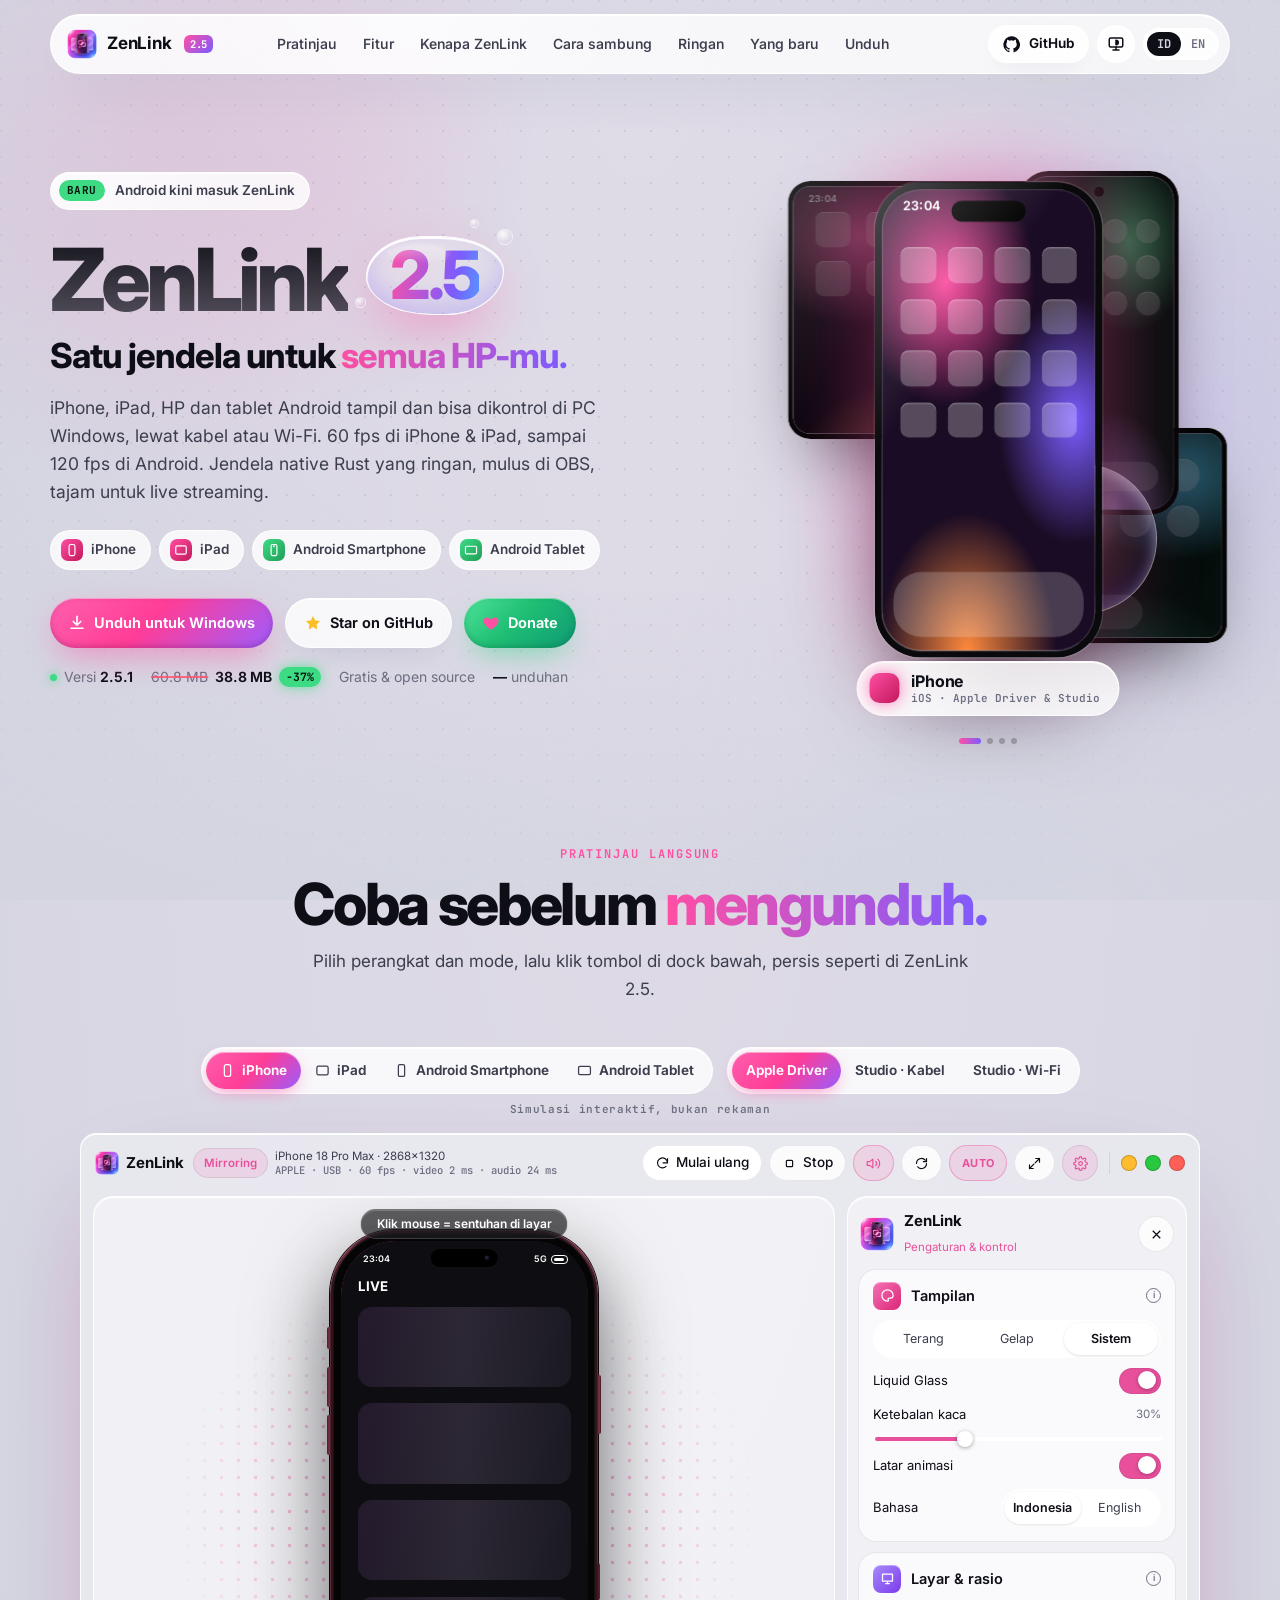
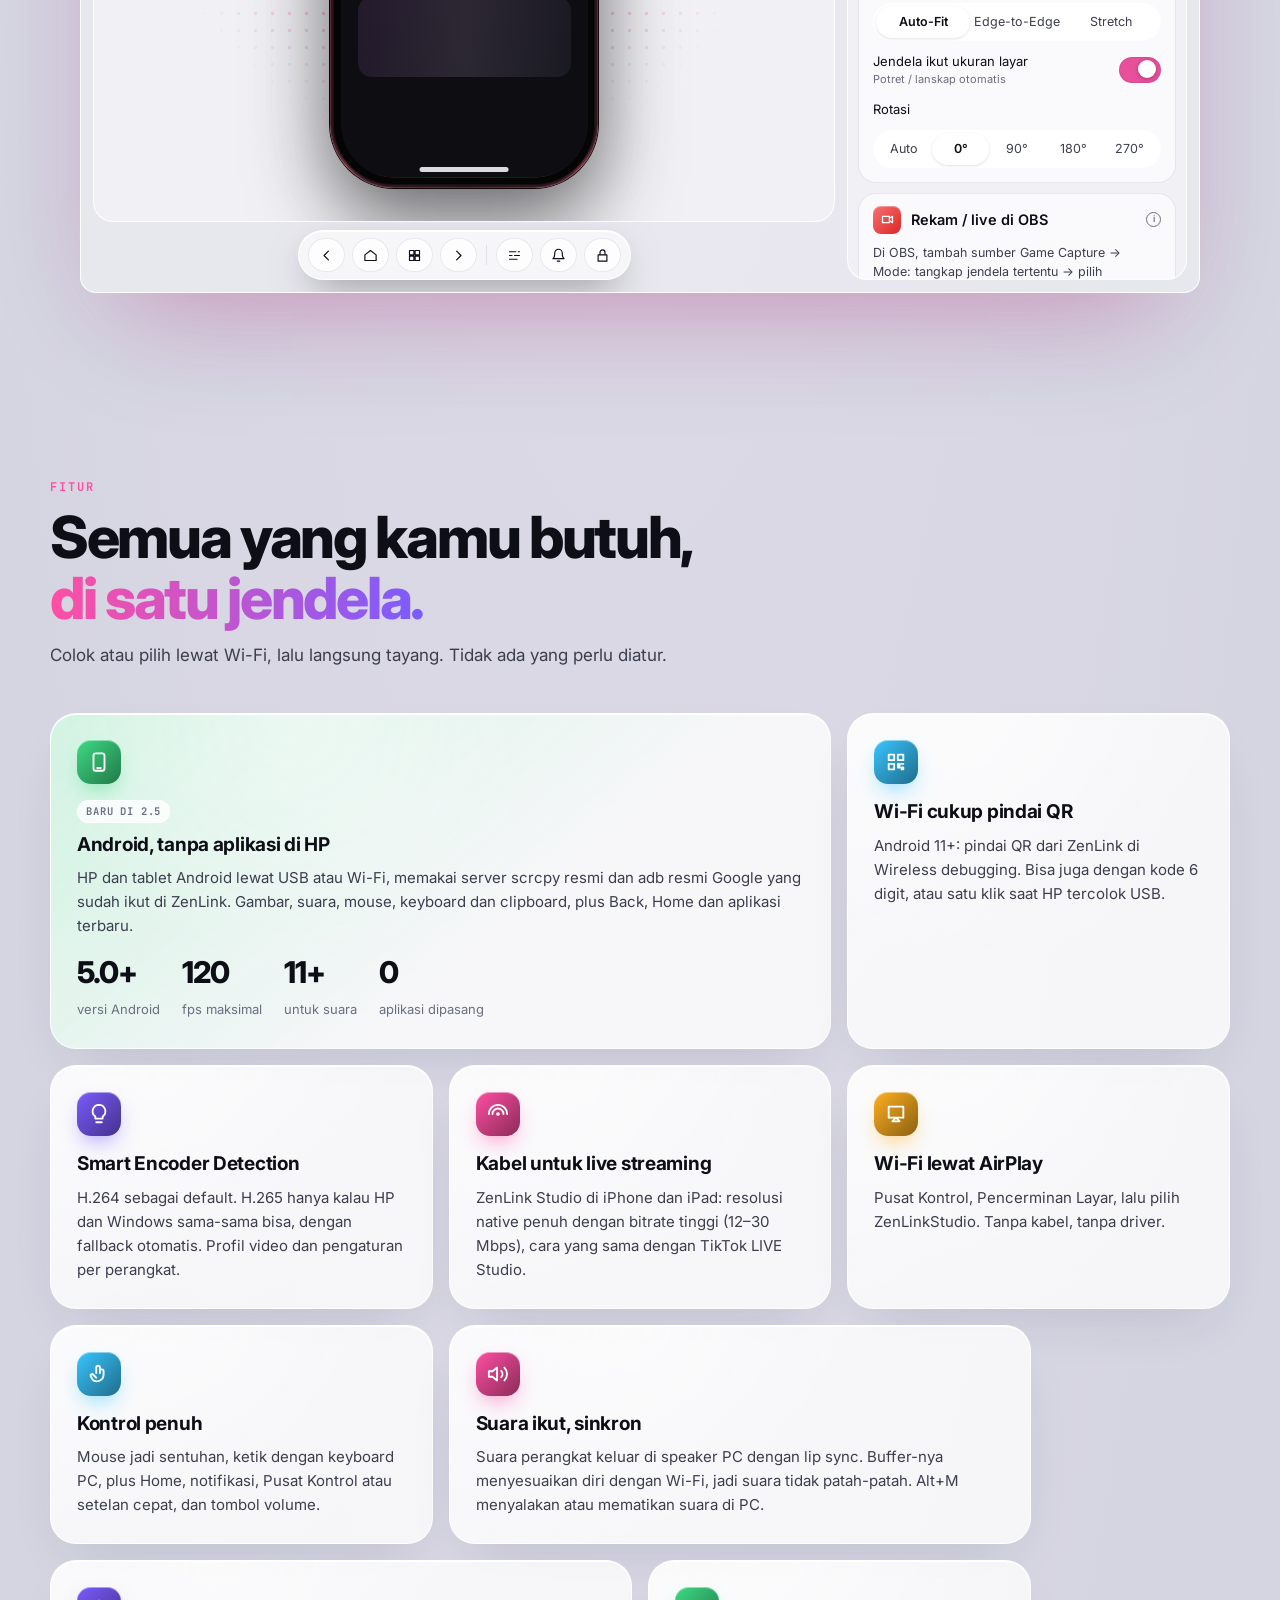
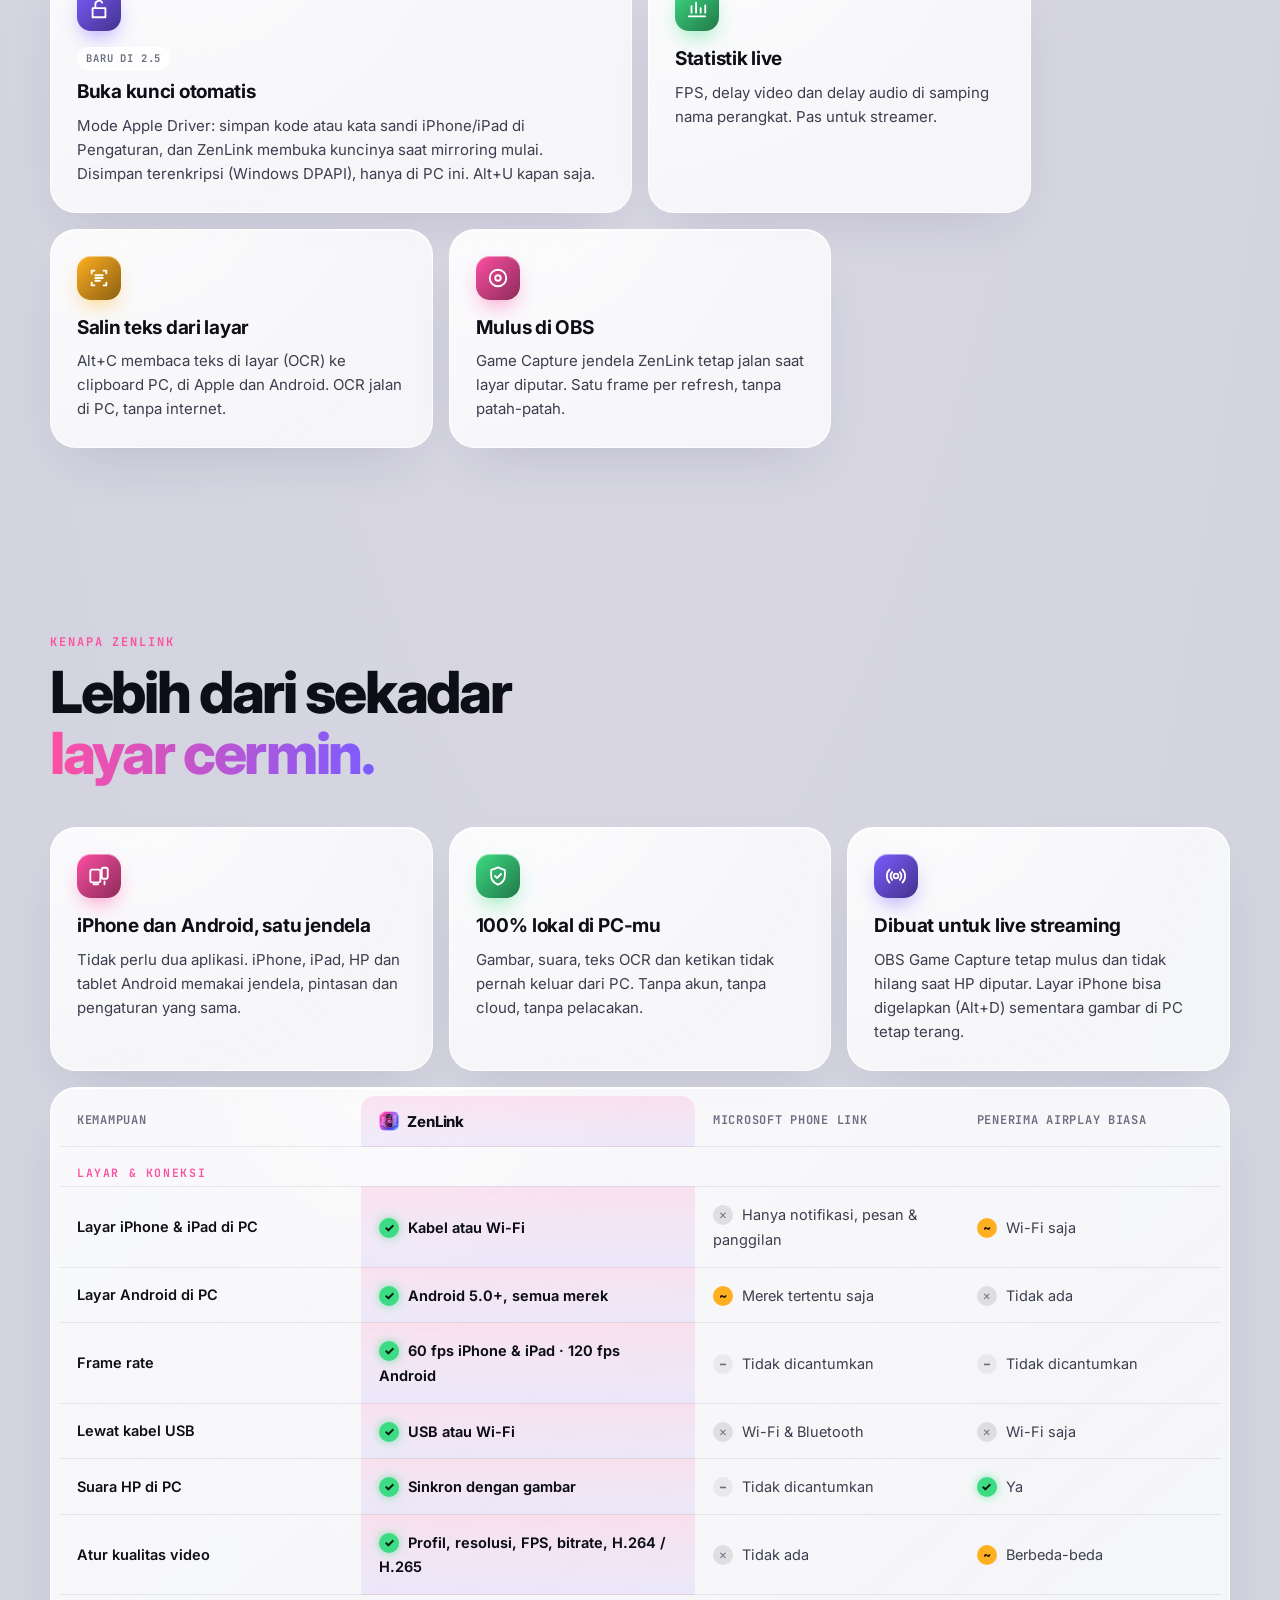
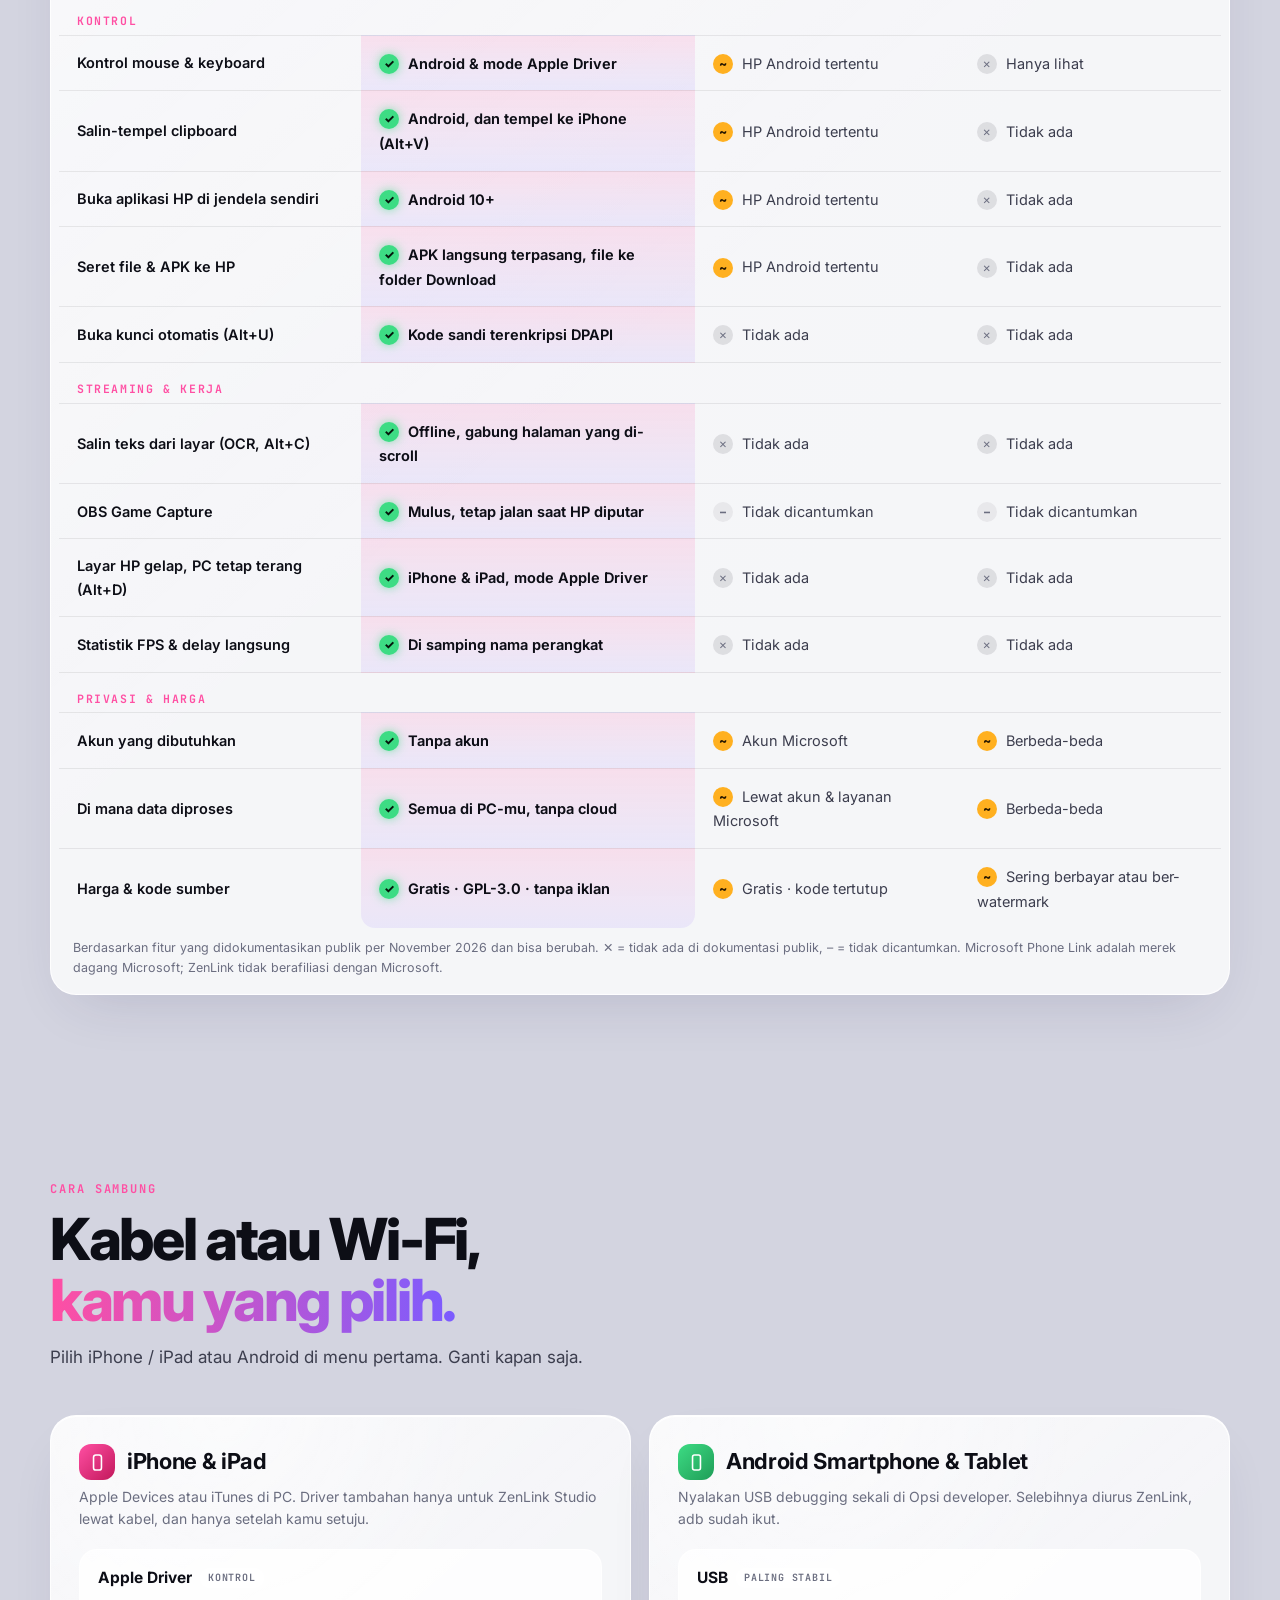
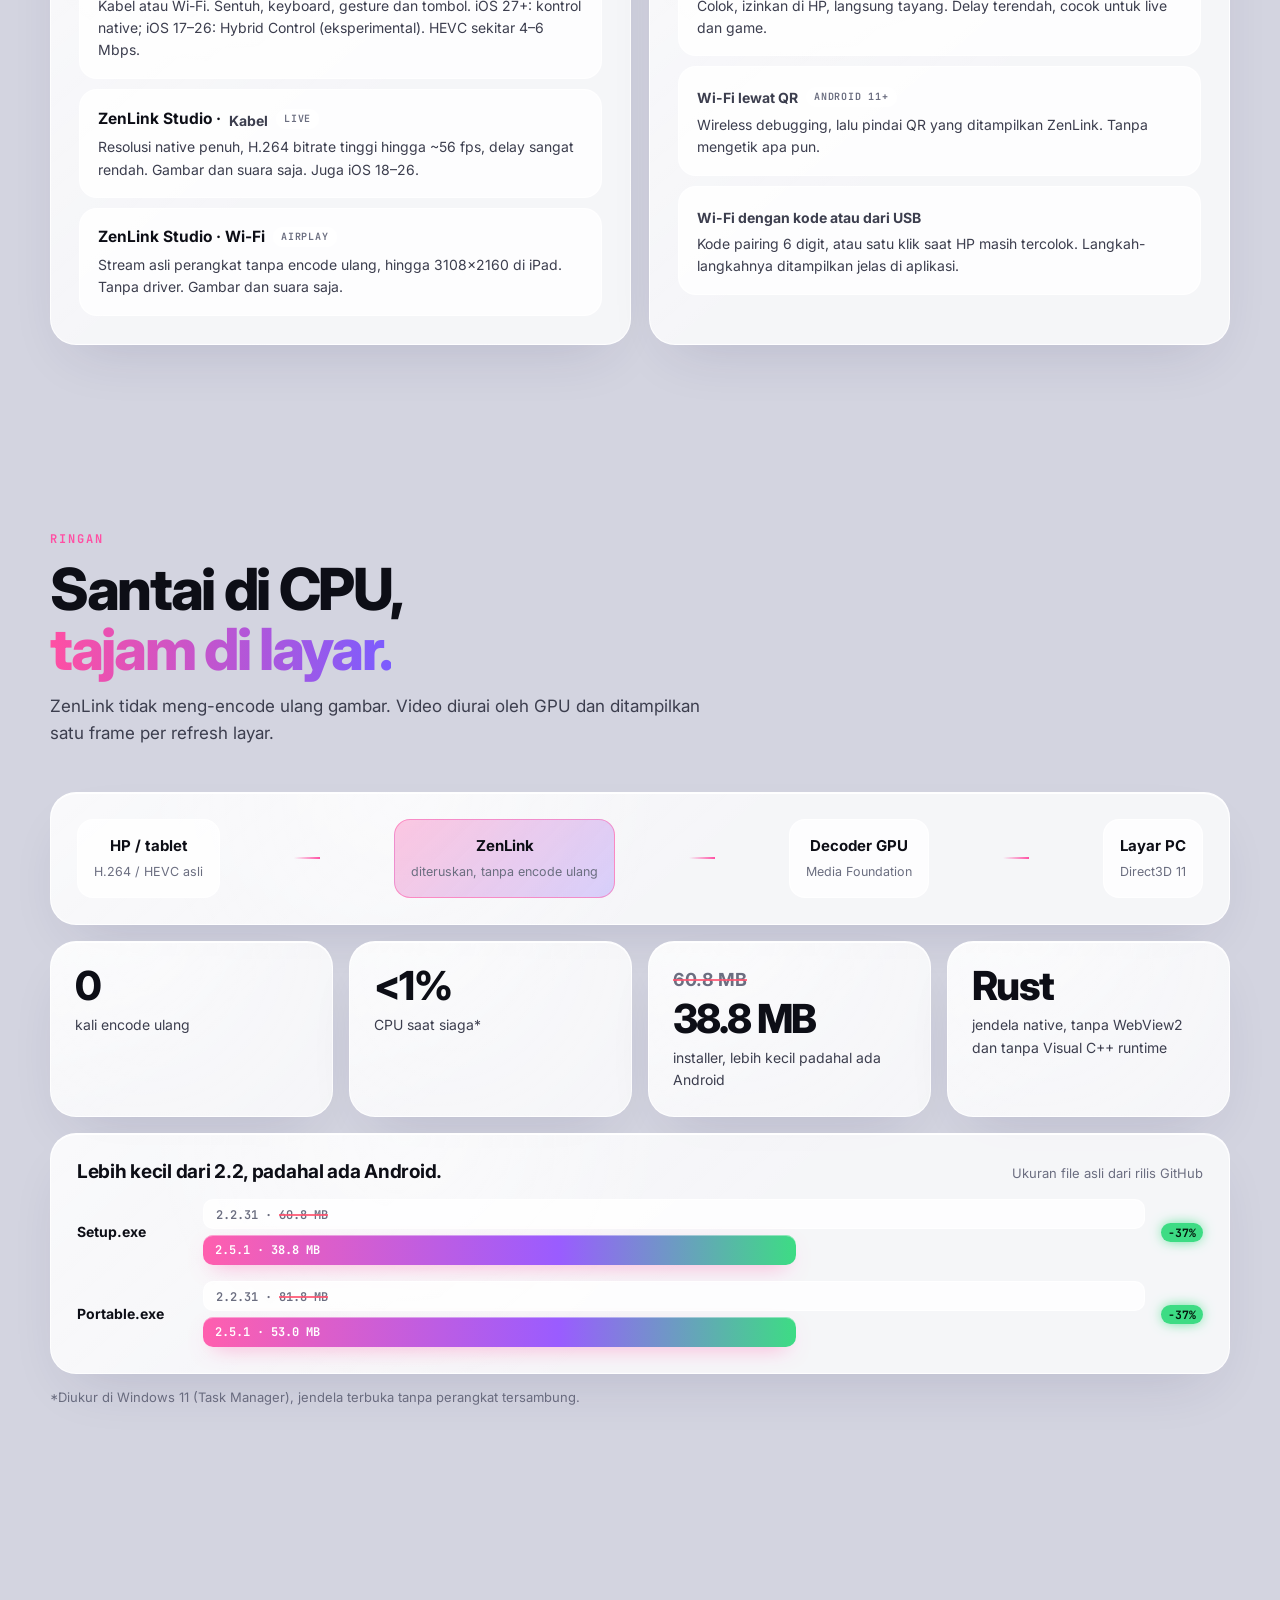
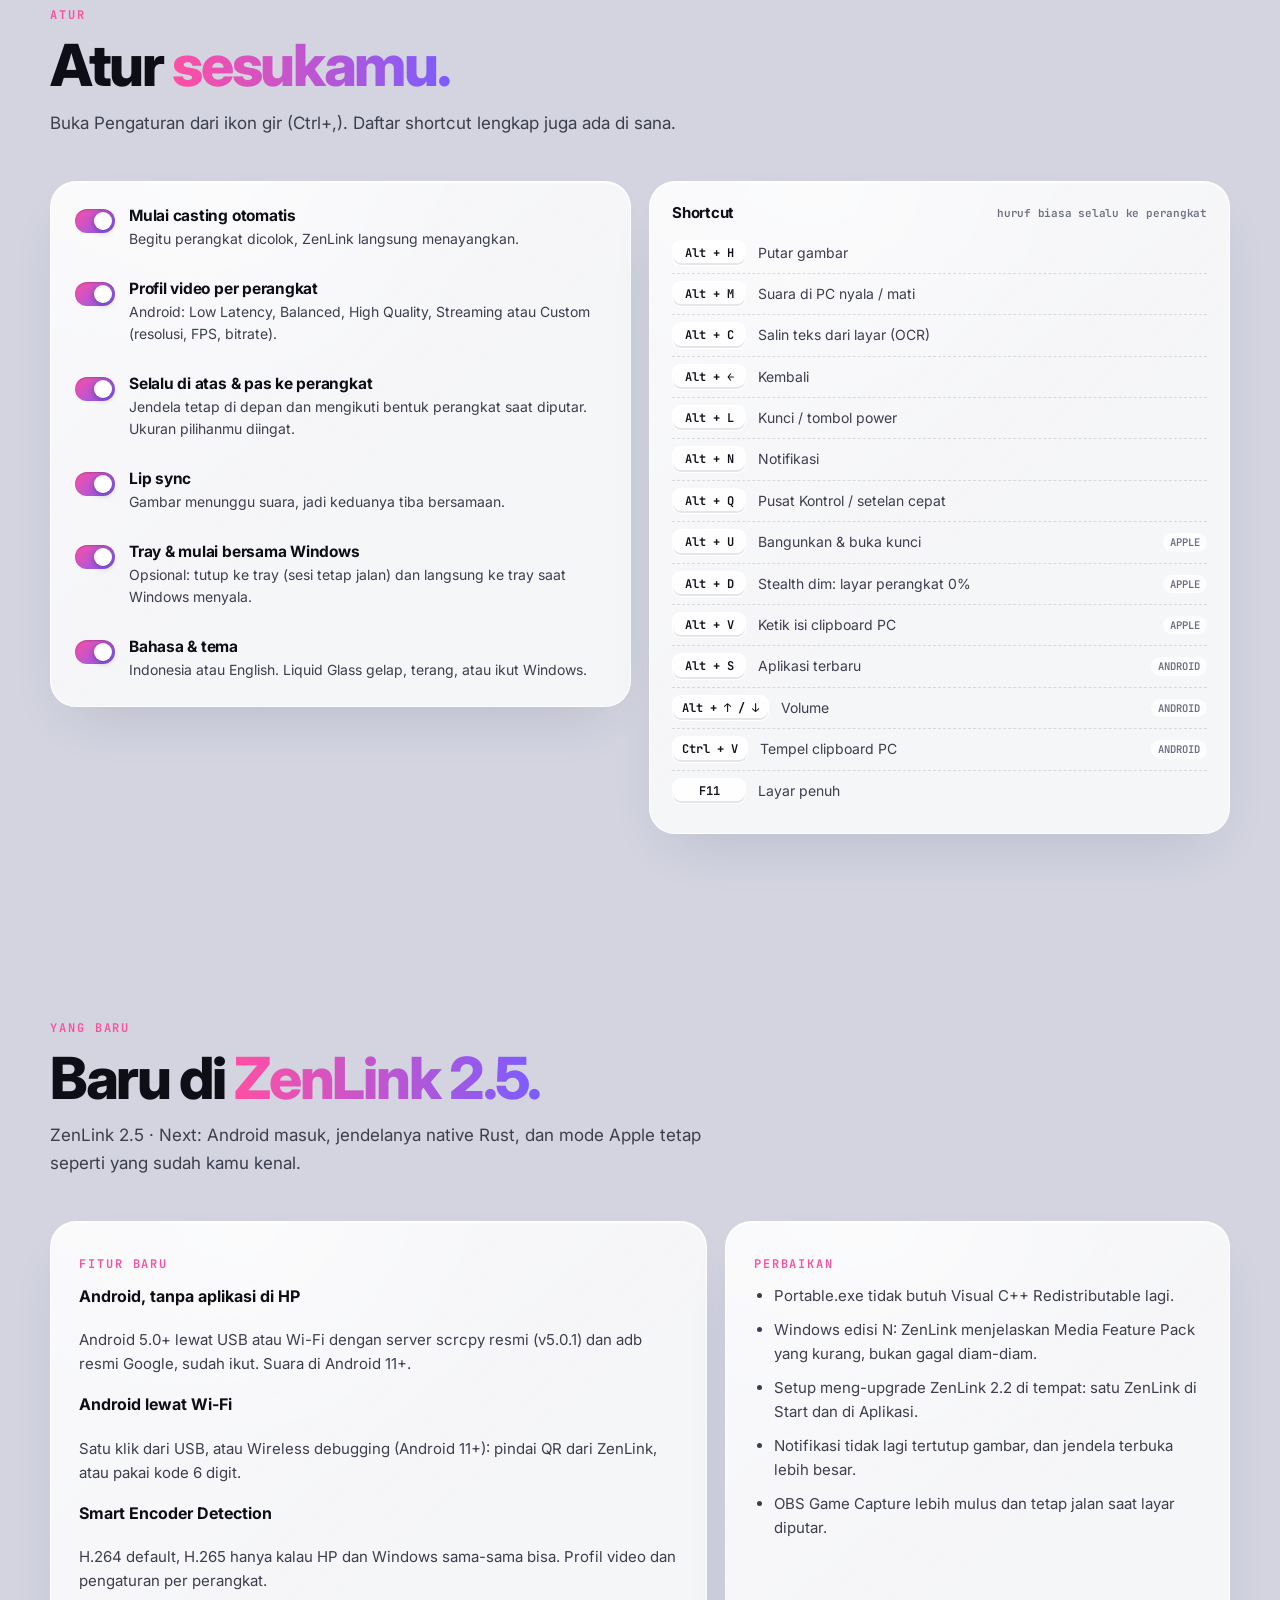
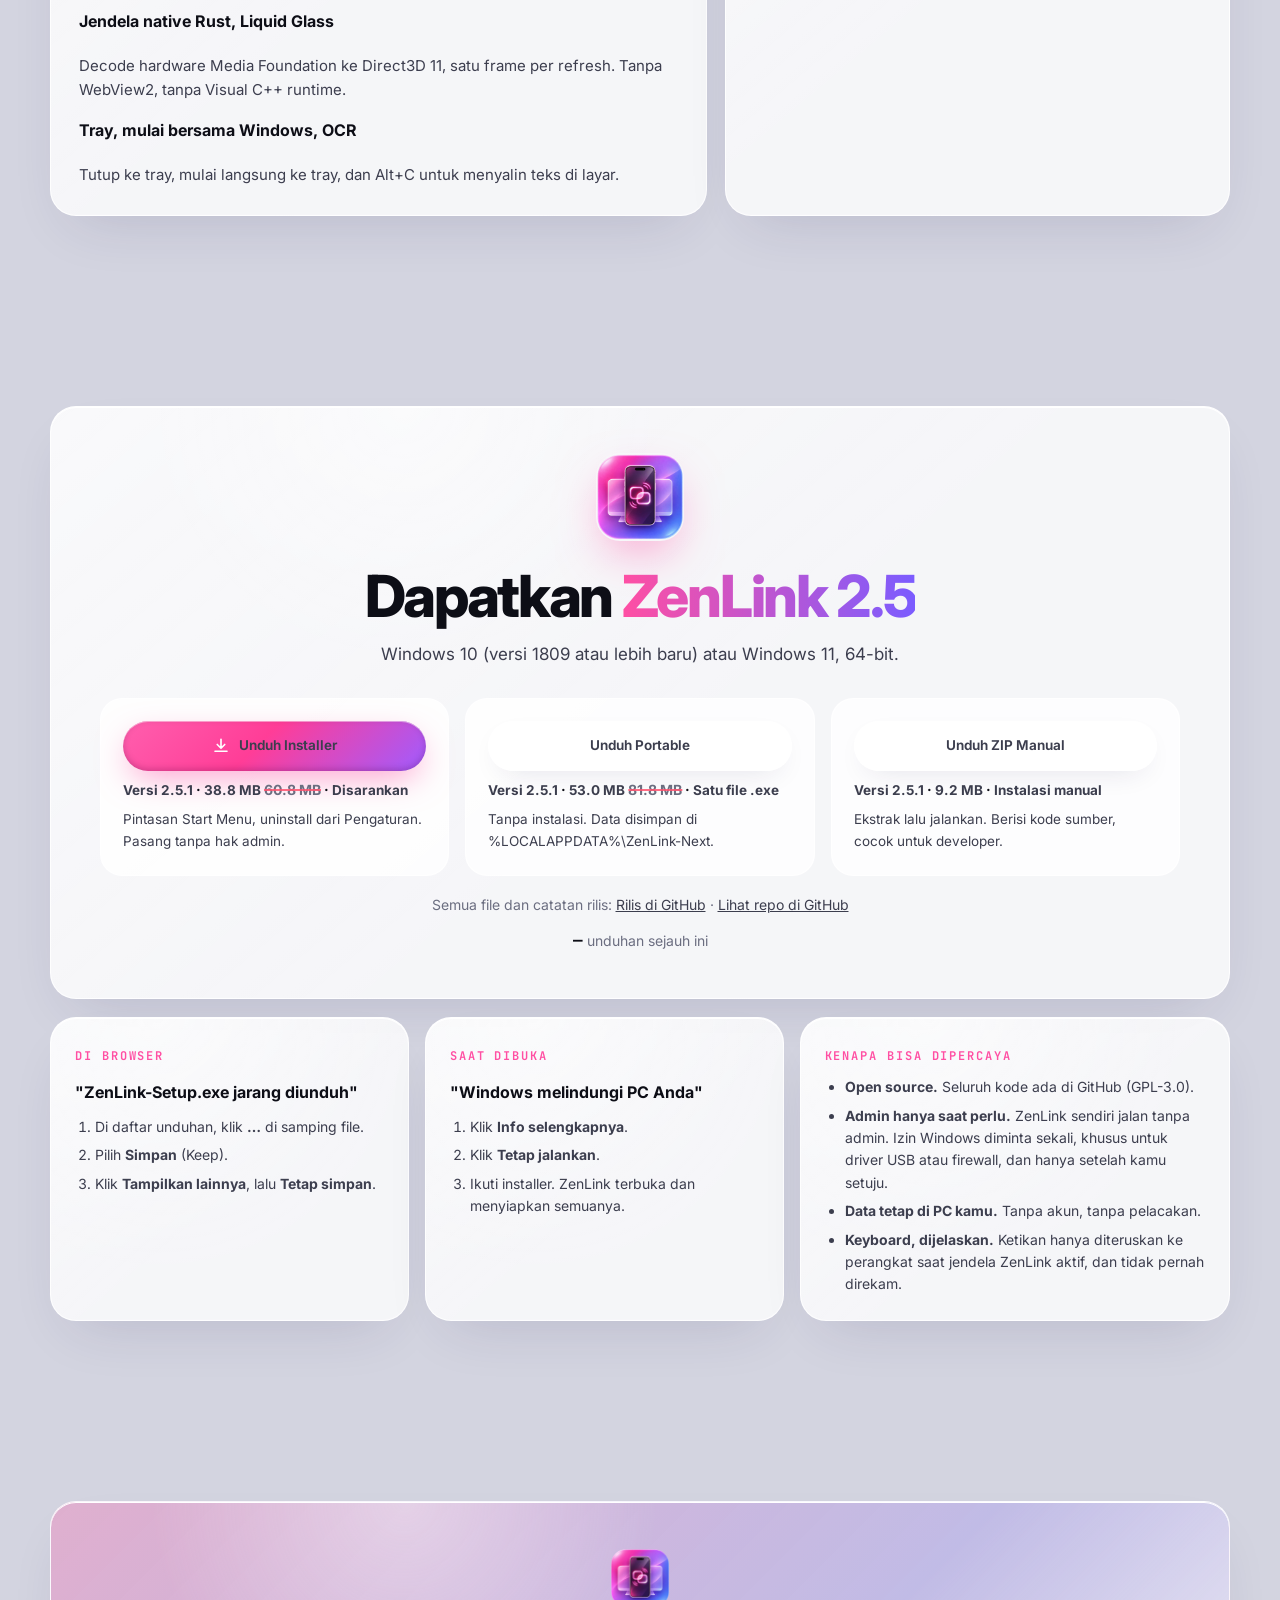
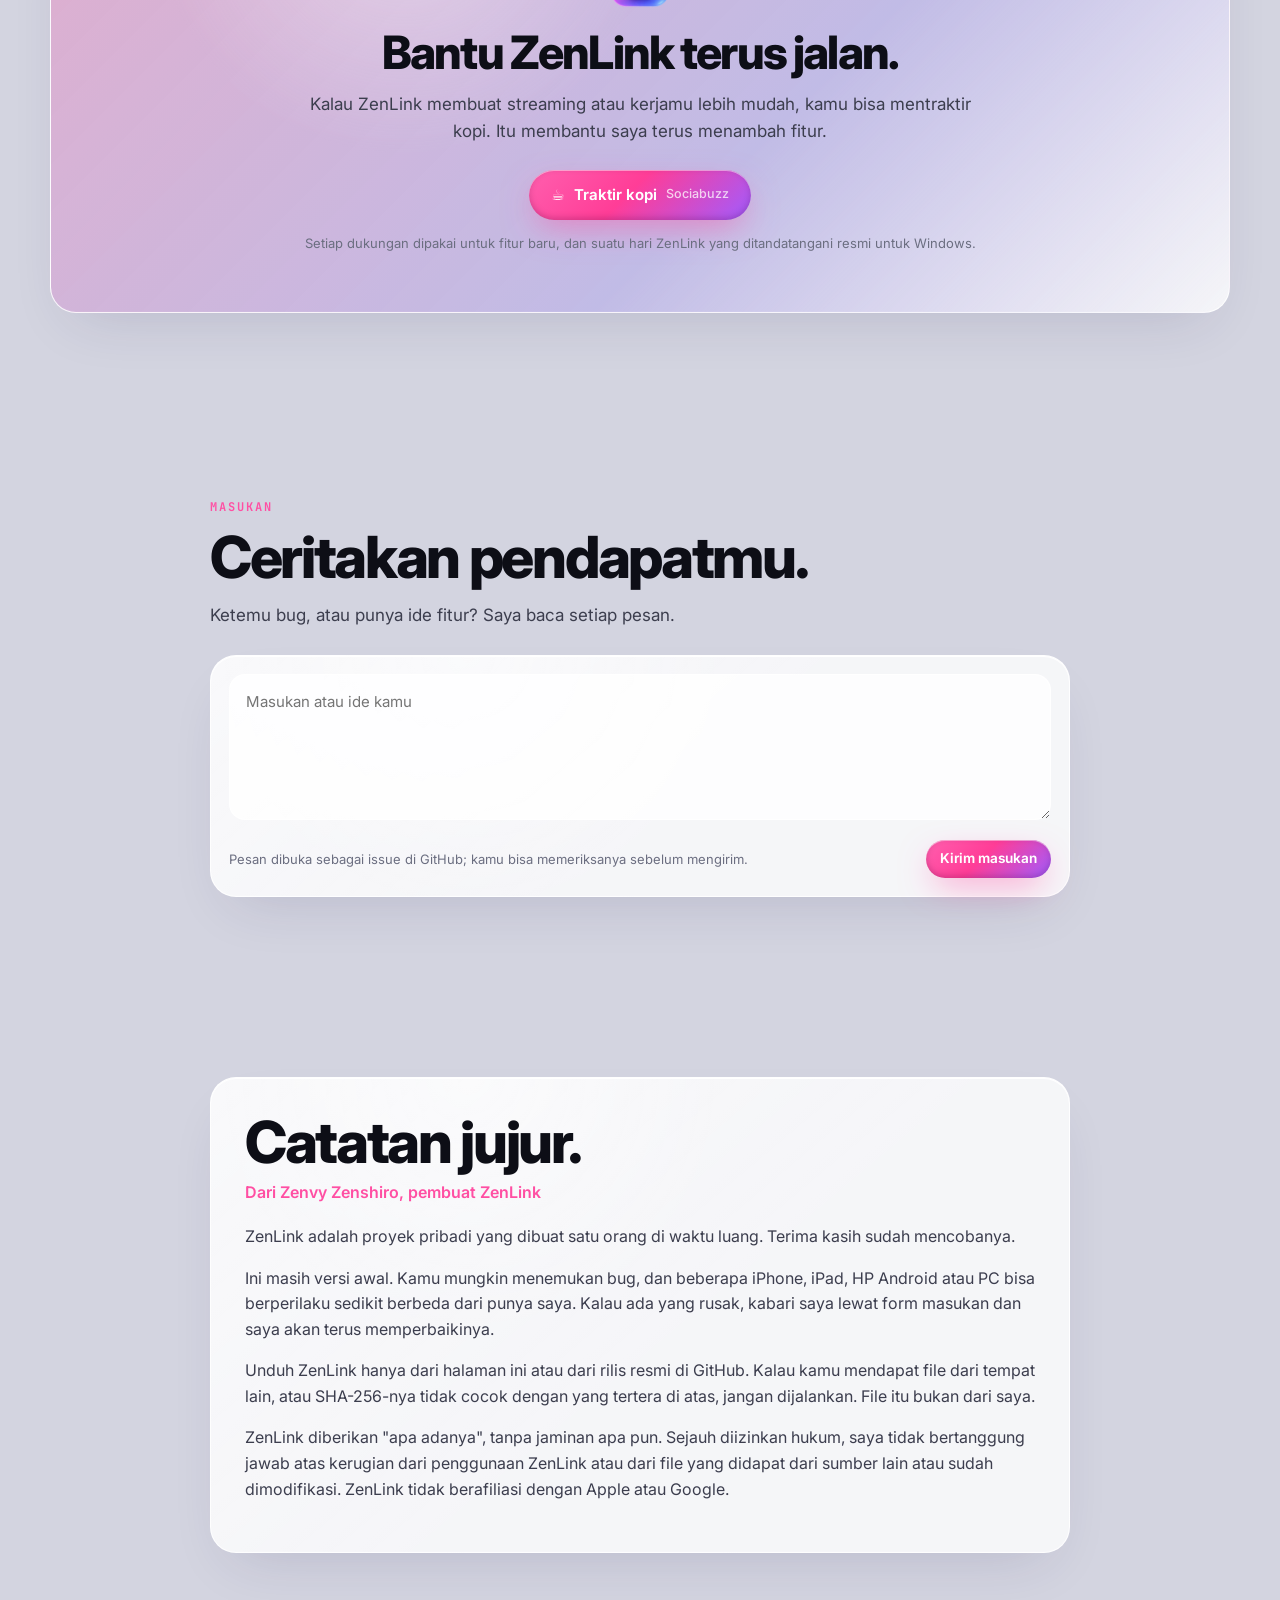
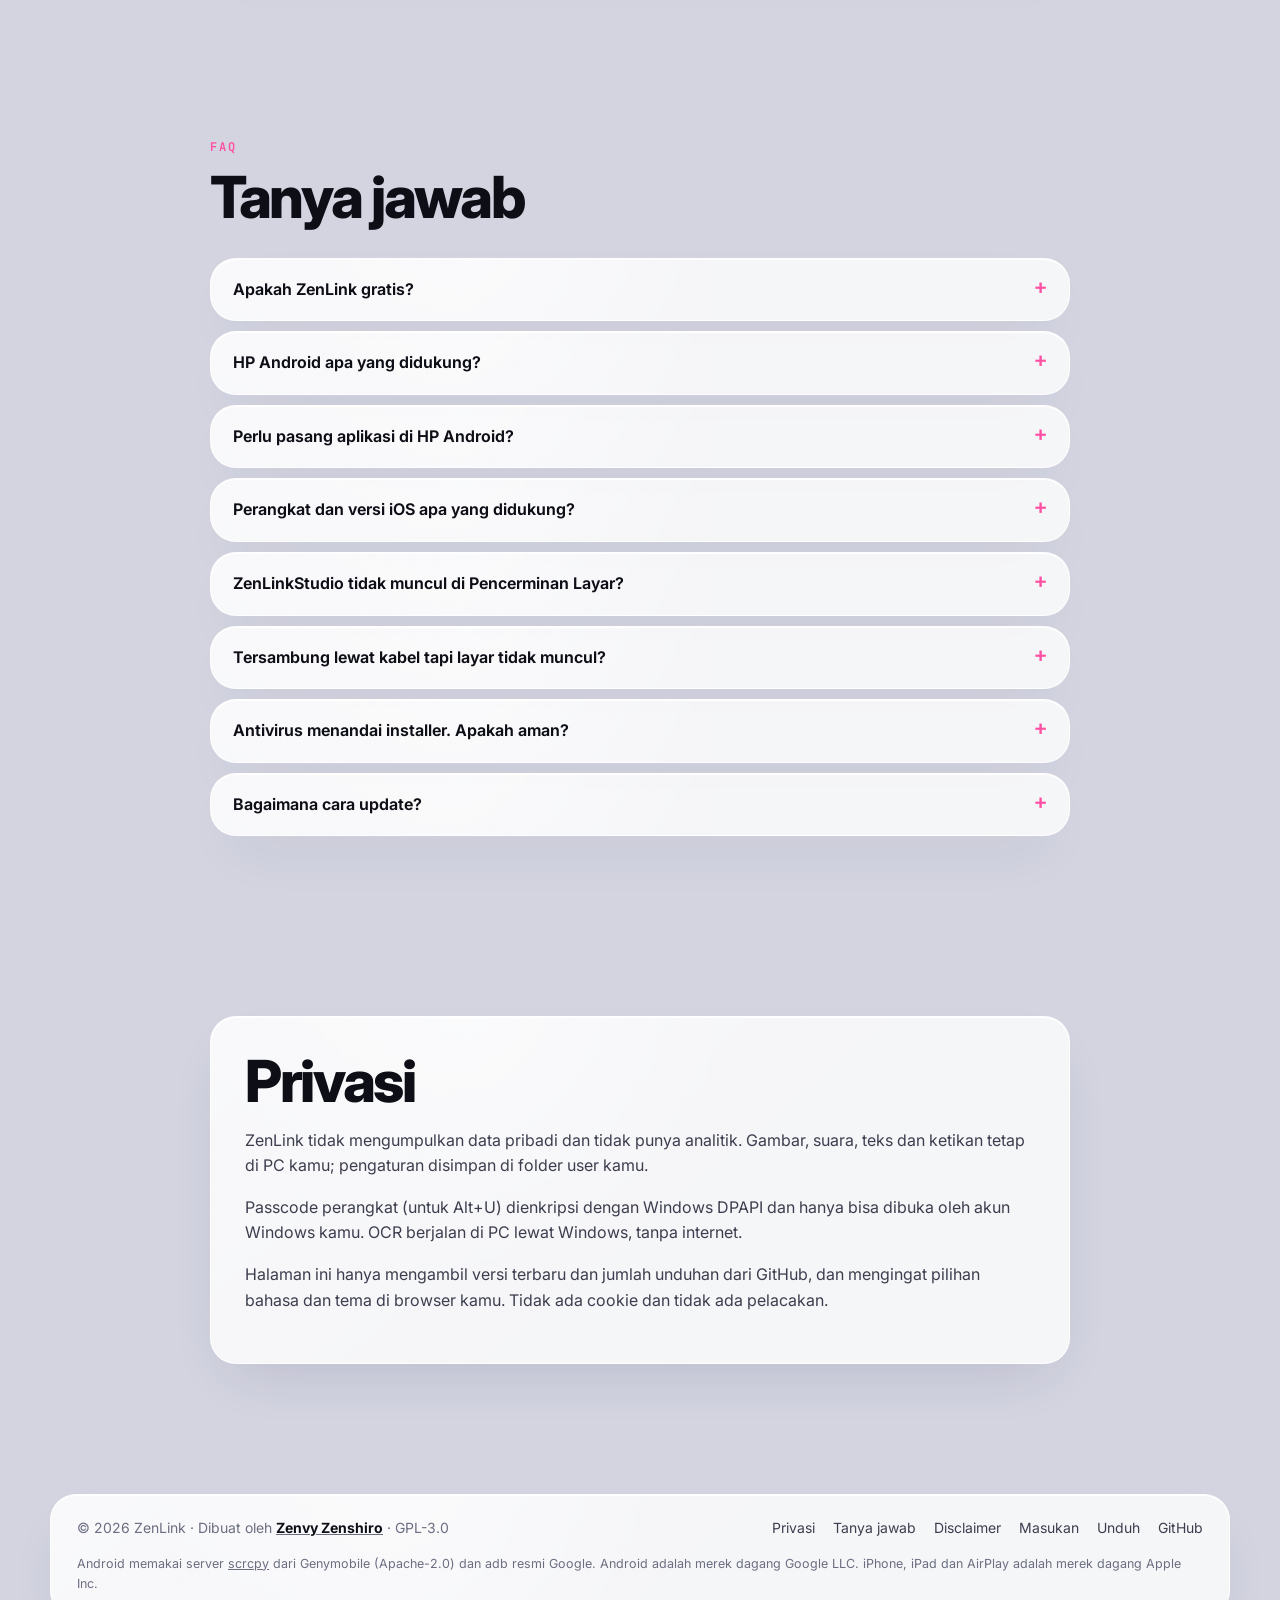
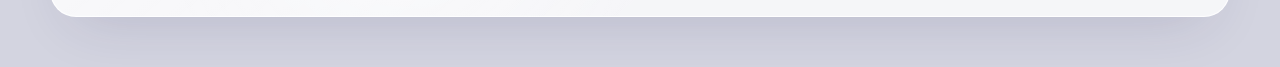
==== docs/index.html @ b704d055 "Website: Download stays in the nav on mid-size screens Co-Authored-By: Claude Opus 5.5 <noreply@anth" ====
<!DOCTYPE html>
<html lang="id" data-theme="dark" data-pref="system">
<head>
<meta charset="utf-8">
<meta name="viewport" content="width=device-width, initial-scale=1">
<title>ZenLink 2.5 — iPhone, iPad &amp; Android di PC Windows</title>
<meta name="description" content="ZenLink 2.5: cerminkan, kontrol dan live-stream iPhone, iPad, HP dan tablet Android di Windows, lewat kabel atau Wi-Fi. Gratis dan open source.">
<meta property="og:title" content="ZenLink 2.5 — iPhone, iPad & Android di PC Windows">
<meta property="og:description" content="Satu jendela untuk semua HP-mu. Mirror, kontrol dan live-stream iPhone, iPad dan Android di Windows. Gratis, open source.">
<meta property="og:image" content="https://zenvyzenshiro.github.io/zenlink/logo.png">
<meta name="theme-color" content="#06060a">
<link rel="icon" href="logo.png">
<script>
  // Theme before first paint: the visitor's choice, else the device theme.
  (function () {
    var p = "system";
    try { p = localStorage.getItem("zenlink.site.theme") || "system"; } catch (e) {}
    var light = window.matchMedia && matchMedia("(prefers-color-scheme: light)").matches;
    var h = document.documentElement;
    h.dataset.pref = p;
    h.dataset.theme = p === "system" ? (light ? "light" : "dark") : p;
  })();
  // No GPU (hardware acceleration off, or a software renderer): html.lite
  // swaps per-frame blur work for the same look drawn cheaply (site.css,
  // end). With the GPU on nothing changes. ?lite=1 / ?lite=0 force it.
  (function () {
    var q = /[?&]lite=([01])/.exec(location.search);
    var soft = q ? q[1] === "1" : false;
    if (!q) {
      try {
        var c = document.createElement("canvas");
        var gl = c.getContext("webgl", { failIfMajorPerformanceCaveat: true }) ||
                 c.getContext("experimental-webgl", { failIfMajorPerformanceCaveat: true });
        if (!gl) {
          soft = true;
        } else {
          var d = gl.getExtension("WEBGL_debug_renderer_info");
          var r = d ? String(gl.getParameter(d.UNMASKED_RENDERER_WEBGL)) : "";
          soft = /swiftshader|basic render|llvmpipe|softpipe|software/i.test(r);
          var lose = gl.getExtension("WEBGL_lose_context");
          if (lose) lose.loseContext();
        }
      } catch (e) { soft = false; }
    }
    if (soft) document.documentElement.classList.add("lite");
  })();
</script>
<link rel="preconnect" href="https://fonts.googleapis.com">
<link rel="preconnect" href="https://fonts.gstatic.com" crossorigin>
<link href="https://fonts.googleapis.com/css2?family=Inter:wght@400;500;600;700;800&family=JetBrains+Mono:wght@500;600;700&display=swap" rel="stylesheet">
<link rel="stylesheet" href="site.css?v=20261108180000">
<link rel="stylesheet" href="demo.css?v=20261108013000">
</head>
<body>
<div class="aurora" aria-hidden="true"><i></i><i></i><i></i><i></i></div>

<nav>
  <div class="wrap">
    <div class="bar glass">
      <a class="brand" href="#top" aria-label="ZenLink 2.5"><img src="logo.png" alt="" width="30" height="30"><b>ZenLink</b><sup>2.5</sup></a>
      <div class="links">
        <a href="#preview" data-id="Pratinjau" data-en="Preview">Pratinjau</a>
        <a href="#fitur" data-id="Fitur" data-en="Features">Fitur</a>
        <a href="#kenapa" data-id="Kenapa ZenLink" data-en="Why ZenLink">Kenapa ZenLink</a>
        <a href="#mode" data-id="Cara sambung" data-en="Connect">Cara sambung</a>
        <a href="#ringan" data-id="Ringan" data-en="Lightweight">Ringan</a>
        <a href="#baru" data-id="Yang baru" data-en="What's new">Yang baru</a>
        <a href="#unduh" data-id="Unduh" data-en="Download">Unduh</a>
      </div>
      <div class="nav-right">
        <a class="btn btn-glass btn-sm gh" href="https://github.com/zenvyzenshiro/zenlink" target="_blank" rel="noopener" aria-label="GitHub: zenvyzenshiro/zenlink">
          <svg viewBox="0 0 24 24" fill="currentColor" aria-hidden="true"><path d="M12 .5a11.5 11.5 0 0 0-3.64 22.41c.58.1.79-.25.79-.56v-2c-3.2.7-3.88-1.37-3.88-1.37-.53-1.33-1.28-1.69-1.28-1.69-1.05-.71.08-.7.08-.7 1.16.08 1.77 1.19 1.77 1.19 1.03 1.77 2.7 1.26 3.36.96.1-.75.4-1.26.73-1.55-2.56-.29-5.24-1.28-5.24-5.68 0-1.26.45-2.28 1.18-3.09-.12-.29-.51-1.46.11-3.05 0 0 .97-.31 3.17 1.18a11 11 0 0 1 5.77 0c2.2-1.49 3.17-1.18 3.17-1.18.62 1.59.23 2.76.11 3.05.74.81 1.18 1.83 1.18 3.09 0 4.41-2.69 5.38-5.25 5.67.41.36.78 1.06.78 2.14v3.17c0 .31.21.67.8.56A11.5 11.5 0 0 0 12 .5z"/></svg><span>GitHub</span><b class="stars" hidden></b></a>
        <button type="button" class="btn btn-glass icon-btn theme-btn" id="theme-btn" aria-label="Tema / Theme">
          <svg class="t-sun" viewBox="0 0 24 24" fill="none" stroke="currentColor" stroke-width="2" stroke-linecap="round"><circle cx="12" cy="12" r="4"/><path d="M12 2v2M12 20v2M4.9 4.9l1.4 1.4M17.7 17.7l1.4 1.4M2 12h2M20 12h2M4.9 19.1l1.4-1.4M17.7 6.3l1.4-1.4"/></svg>
          <svg class="t-moon" viewBox="0 0 24 24" fill="none" stroke="currentColor" stroke-width="2" stroke-linecap="round" stroke-linejoin="round"><path d="M20 14.5A8 8 0 0 1 9.5 4a8 8 0 1 0 10.5 10.5z"/></svg>
          <svg class="t-auto" viewBox="0 0 24 24" fill="none" stroke="currentColor" stroke-width="2" stroke-linecap="round" stroke-linejoin="round"><rect x="3" y="4" width="18" height="12" rx="2"/><path d="M8 20h8M12 16v4"/><path d="M12 7v6a3 3 0 0 0 0-6z" fill="currentColor"/></svg>
        </button>
        <div class="lang" role="group" aria-label="Language / Bahasa">
          <button type="button" data-lang="id" aria-pressed="true">ID</button><button type="button" data-lang="en" aria-pressed="false">EN</button>
        </div>
      </div>
    </div>
  </div>
</nav>

<header class="hero wrap" id="top">
  <div>
    <span class="pill glass"><b data-id="BARU" data-en="NEW">BARU</b><span data-id="Android kini masuk ZenLink" data-en="Android is now part of ZenLink">Android kini masuk ZenLink</span></span>
    <h1 class="wordmark"><span class="zl"><span>ZenLink</span></span><span class="v25" aria-label="versi 2.5"><em>2.5</em><b></b><b></b><b></b></span></h1>
    <p class="hook" data-id="Satu jendela untuk <em>semua HP-mu.</em>" data-en="One window for <em>every phone you own.</em>">Satu jendela untuk <em>semua HP-mu.</em></p>
    <p class="lead" data-id="iPhone, iPad, HP dan tablet Android tampil dan bisa dikontrol di PC Windows, lewat kabel atau Wi-Fi. 60 fps di iPhone &amp; iPad, sampai 120 fps di Android. Jendela native Rust yang ringan, mulus di OBS, tajam untuk live streaming." data-en="iPhone, iPad, Android phones and tablets show up on your Windows PC and you control them there, over the cable or Wi-Fi. 60 fps on iPhone &amp; iPad, up to 120 fps on Android. A light native Rust window, smooth in OBS, sharp for live streaming.">iPhone, iPad, HP dan tablet Android tampil dan bisa dikontrol di PC Windows, lewat kabel atau Wi-Fi. 60 fps di iPhone &amp; iPad, sampai 120 fps di Android. Jendela native Rust yang ringan, mulus di OBS, tajam untuk live streaming.</p>
    <div class="chips" aria-label="Pratinjau perangkat / Device preview">
      <button type="button" class="chip" data-go="iphone"><i class="a"><svg viewBox="0 0 24 24"><rect x="7" y="2.5" width="10" height="19" rx="3"/></svg></i>iPhone</button>
      <button type="button" class="chip" data-go="ipad"><i class="a"><svg viewBox="0 0 24 24"><rect x="3" y="5" width="18" height="14" rx="2.5"/></svg></i>iPad</button>
      <button type="button" class="chip" data-go="android"><i class="g"><svg viewBox="0 0 24 24"><rect x="7" y="2.5" width="10" height="19" rx="2.5"/><circle cx="12" cy="5.5" r=".6"/></svg></i><span data-id="Android Smartphone" data-en="Android Smartphone">Android Smartphone</span></button>
      <button type="button" class="chip" data-go="atab"><i class="g"><svg viewBox="0 0 24 24"><rect x="2.5" y="5.5" width="19" height="13" rx="2"/></svg></i><span data-id="Android Tablet" data-en="Android Tablet">Android Tablet</span></button>
    </div>
    <div class="cta">
      <a class="btn btn-main" id="dl-main" href="#unduh">
        <svg viewBox="0 0 24 24" fill="none" stroke="currentColor" stroke-width="2.2" stroke-linecap="round" stroke-linejoin="round" aria-hidden="true"><path d="M12 3v12m0 0 5-5m-5 5-5-5M4 19h16"/></svg>
        <span data-id="Unduh untuk Windows" data-en="Download for Windows">Unduh untuk Windows</span>
      </a>
      <a class="btn btn-glass btn-star" href="https://github.com/zenvyzenshiro/zenlink" target="_blank" rel="noopener"><svg class="st" viewBox="0 0 24 24" fill="currentColor" aria-hidden="true"><path d="m12 2.6 2.9 5.9 6.5.9-4.7 4.6 1.1 6.5L12 17.4l-5.8 3.1 1.1-6.5-4.7-4.6 6.5-.9z"/></svg><span>Star on GitHub</span><b class="stars" hidden></b></a>
      <a class="btn btn-love" href="https://sociabuzz.com/zenvy/tribe" target="_blank" rel="noopener" aria-label="Donate on Sociabuzz"><svg class="hrt" viewBox="0 0 24 24" fill="currentColor" aria-hidden="true"><path d="M12 21s-7.5-4.6-9.6-9.3C.9 8.2 3 4.5 6.6 4.5c2.1 0 3.6 1.1 5.4 3 1.8-1.9 3.3-3 5.4-3 3.6 0 5.7 3.7 4.2 7.2C19.5 16.4 12 21 12 21z"/></svg><span class="lbl">Donate</span></a>
    </div>
    <div class="meta">
      <span><i class="dot"></i><span data-id="Versi" data-en="Version">Versi</span> <b class="ver">2.5.1</b></span>
      <span class="szchip"><s class="old-setup">60.8 MB</s> <b class="size">38.8 MB</b> <em class="save-setup">−37%</em></span>
      <span data-id="Gratis &amp; open source" data-en="Free &amp; open source">Gratis &amp; open source</span>
      <span><b class="dl-total">—</b> <span data-id="unduhan" data-en="downloads">unduhan</span></span>
    </div>
  </div>
  <div class="cluster" id="cluster" aria-hidden="true">
    <div class="d ipad" data-k="ipad"><div class="scr"><div class="ui"><u></u><u></u><u></u><u></u><u></u><u></u><u></u><u></u><u></u><u></u><u></u><u></u></div><div class="dockb"></div><div class="mini"><b></b><s></s><s></s><s></s></div><i class="tapr"></i></div><span class="time" data-clock>09:41</span></div>
    <div class="d atab" data-k="atab"><div class="scr"><div class="ui"><u></u><u></u><u></u><u></u><u></u><u></u><u></u><u></u><u></u><u></u><u></u><u></u></div><div class="dockb"></div><div class="mini"><b></b><s></s><s></s><s></s></div><i class="tapr"></i></div><span class="time" data-clock>09:41</span></div>
    <div class="d and" data-k="android"><div class="scr"><div class="ui"><u></u><u></u><u></u><u></u><u></u><u></u><u></u><u></u><u></u><u></u><u></u><u></u></div><div class="dockb"></div><div class="mini"><b></b><s></s><s></s><s></s></div><i class="tapr"></i></div><span class="ph"></span><span class="time" data-clock>09:41</span></div>
    <div class="d iph" data-k="iphone"><div class="scr"><div class="ui"><u></u><u></u><u></u><u></u><u></u><u></u><u></u><u></u><u></u><u></u><u></u><u></u><u></u><u></u><u></u><u></u></div><div class="dockb"></div><div class="mini"><b></b><s></s><s></s><s></s></div><i class="tapr"></i></div><span class="isl"></span><span class="time" data-clock>09:41</span></div>
    <div class="lens"></div>
    <div class="stagetag glass"><i></i><span class="tx"><b>iPhone</b><small>iOS · Apple Driver &amp; Studio</small></span></div>
    <div class="pips"><i></i><i></i><i></i><i></i></div>
  </div>
</header>

<section id="preview" class="wrap">
  <div class="center reveal">
    <span class="eyebrow" data-id="Pratinjau langsung" data-en="Live preview">Pratinjau langsung</span>
    <h2 data-id="Coba sebelum <em>mengunduh.</em>" data-en="Try it before you <em>download.</em>">Coba sebelum <em>mengunduh.</em></h2>
    <p class="sub" data-id="Pilih perangkat dan mode, lalu klik tombol di dock bawah, persis seperti di ZenLink 2.5." data-en="Pick a device and a mode, then click a button in the dock below, just like in ZenLink 2.5.">Pilih perangkat dan mode, lalu klik tombol di dock bawah, persis seperti di ZenLink 2.5.</p>
  </div>
  <div class="demo reveal">
    <div class="demo-bar">
      <div class="seg" id="seg-dev" role="group" aria-label="Perangkat / Device">
        <button type="button" data-dev="iphone" aria-pressed="true"><svg viewBox="0 0 24 24"><rect x="7" y="2.5" width="10" height="19" rx="3"/></svg>iPhone</button><button type="button" data-dev="ipad" aria-pressed="false"><svg viewBox="0 0 24 24"><rect x="3" y="5" width="18" height="14" rx="2.5"/></svg>iPad</button><button type="button" data-dev="android" aria-pressed="false"><svg viewBox="0 0 24 24"><rect x="7" y="2.5" width="10" height="19" rx="2.5"/></svg><span data-id="Android Smartphone" data-en="Android Smartphone">Android Smartphone</span></button><button type="button" data-dev="atab" aria-pressed="false"><svg viewBox="0 0 24 24"><rect x="2.5" y="5.5" width="19" height="13" rx="2"/></svg><span data-id="Android Tablet" data-en="Android Tablet">Android Tablet</span></button>
      </div>
      <div class="seg" id="seg-mode" role="group" aria-label="Mode"></div>
      <span class="sim" data-id="Simulasi interaktif, bukan rekaman" data-en="Interactive simulation, not a recording">Simulasi interaktif, bukan rekaman</span>
    </div>
    <div class="app" id="demo-app">
      <div class="app-top">
        <img src="logo.png" alt=""><span class="nm">ZenLink</span><span class="pillst">Mirroring</span>
        <span class="who"><span class="dev" id="demo-devname">iPhone 18 Pro Max</span><span class="st"><span id="demo-src">APPLE · USB</span> · <span><b id="st-fps">60</b> fps</span> · <span>video <b id="st-video">1</b> ms</span> · <span>audio <b id="st-audio">23</b> ms</span></span></span>
        <span class="gb raise hide-s"><svg viewBox="0 0 24 24"><path d="M20 11a8 8 0 1 0-2.3 5.7M20 4v7h-7"/></svg><span data-id="Mulai ulang" data-en="Restart">Mulai ulang</span></span>
        <span class="gb"><svg viewBox="0 0 24 24"><rect x="7" y="7" width="10" height="10" rx="1.5"/></svg>Stop</span>
        <span class="gb on"><svg viewBox="0 0 24 24"><path d="M11 5 6 9H2v6h4l5 4zM15.5 8.5a5 5 0 0 1 0 7M19 5a10 10 0 0 1 0 14"/></svg></span>
        <span class="gb hide-s"><svg viewBox="0 0 24 24"><path d="M4 12a8 8 0 0 1 14-5.3M20 4v5h-5M20 12a8 8 0 0 1-14 5.3"/></svg></span>
        <span class="gb on txt hide-s">AUTO</span>
        <span class="gb hide-s"><svg viewBox="0 0 24 24"><path d="M14 4h6v6M10 20H4v-6M20 4l-7 7M4 20l7-7"/></svg></span>
        <button type="button" class="gb gear" id="demo-gear" title="Pengaturan / Settings"><svg viewBox="0 0 24 24"><circle cx="12" cy="12" r="3"/><path d="M19.4 15a1.7 1.7 0 0 0 .3 1.8l.1.1a2 2 0 1 1-2.8 2.8l-.1-.1a1.7 1.7 0 0 0-1.8-.3 1.7 1.7 0 0 0-1 1.5V21a2 2 0 1 1-4 0v-.1a1.7 1.7 0 0 0-1.1-1.5 1.7 1.7 0 0 0-1.8.3l-.1.1a2 2 0 1 1-2.8-2.8l.1-.1a1.7 1.7 0 0 0 .3-1.8 1.7 1.7 0 0 0-1.5-1H3a2 2 0 1 1 0-4h.1a1.7 1.7 0 0 0 1.5-1.1 1.7 1.7 0 0 0-.3-1.8l-.1-.1a2 2 0 1 1 2.8-2.8l.1.1a1.7 1.7 0 0 0 1.8.3H9a1.7 1.7 0 0 0 1-1.5V3a2 2 0 1 1 4 0v.1a1.7 1.7 0 0 0 1 1.5 1.7 1.7 0 0 0 1.8-.3l.1-.1a2 2 0 1 1 2.8 2.8l-.1.1a1.7 1.7 0 0 0-.3 1.8V9a1.7 1.7 0 0 0 1.5 1H21a2 2 0 1 1 0 4h-.1a1.7 1.7 0 0 0-1.5 1z"/></svg></button>
        <i class="sep"></i><span class="lights"><i></i><i></i><i></i></span>
      </div>
      <div class="app-body">
        <div class="stagecol">
        <div class="stage">
          <div class="device phone" id="demo-device">
            <div class="frame"></div><span class="hw act"></span><span class="hw vu"></span><span class="hw vd"></span><span class="hw pw"></span><span class="hw camc"></span>
            <div class="screen" id="demo-screen">
              <div class="ios">
                <div class="wall" id="demo-wall"></div>
                <div class="island"></div>
                <div class="status"><span data-clock>09:41</span><span class="bat">5G <i></i></span></div>
                <div class="home" id="demo-home">
                  <div class="pages" id="demo-pages"><div class="page" id="demo-page1"></div><div class="page" id="demo-page2"></div></div>
                  <div class="dots" id="demo-dots"><i class="on"></i><i></i></div>
                  <div class="dock" id="demo-dock"></div>
                </div>
                <div class="appwin" id="demo-appwin"><div class="hd">LIVE</div><div class="feed"><div class="post"></div><div class="post"></div><div class="post"></div><div class="post"></div></div></div>
                <div class="live"><span class="tag">LIVE</span><span class="viewers">&#9829; 12,4K</span><div class="host"></div>
                  <div class="chat"><span><b>rani</b> keren banget</span><span><b>dika</b> jernih parah</span><span><b>sasa</b> pakai apa ini?</span></div>
                  <div class="hearts"><i>&#9829;</i><i>&#9829;</i><i>&#9829;</i></div></div>
                <div class="dim" id="demo-dim"></div>
                <div class="ov cc" id="demo-cc"><div class="m conn"><i class="b"><svg viewBox="0 0 24 24"><path d="M10.5 21l1.5-4 1.5 4M12 17V9M4 13l8-4 8 4M9 6l3-3 3 3"/></svg></i><i class="b on g"><svg viewBox="0 0 24 24"><path d="M5 19v-3M10 19v-7M15 19V9M20 19V5"/></svg></i><i class="b on bl"><svg viewBox="0 0 24 24"><path d="M2 9a15 15 0 0 1 20 0M5.5 12.5a10 10 0 0 1 13 0M9 16a5 5 0 0 1 6 0M12 19.5h.01"/></svg></i><i class="b on bl"><svg viewBox="0 0 24 24"><path d="M7 7l10 10-5 5V2l5 5L7 17"/></svg></i></div><div class="m media"><i class="art"></i><b>LIVE</b><span>ZenLink</span><div class="mc"><svg viewBox="0 0 24 24"><path d="M19 20 9 12l10-8zM5 19V5"/></svg><svg viewBox="0 0 24 24"><path d="M7 4v16l13-8z"/></svg><svg viewBox="0 0 24 24"><path d="M5 4l10 8-10 8zM19 5v14"/></svg></div></div><div class="m sq"><svg viewBox="0 0 24 24"><path d="M12 8a4 4 0 1 0 0 8 4 4 0 0 0 0-8zM4 12a8 8 0 0 1 14-5.3M20 12a8 8 0 0 1-14 5.3M18 3v4h-4M6 21v-4h4"/></svg></div><div class="m sq"><svg viewBox="0 0 24 24"><path d="M3 5h18v12H3zM8 21h8M12 17v4"/></svg></div><div class="m sl" style="--lvl:68%"><svg viewBox="0 0 24 24"><path d="M12 8a4 4 0 1 0 0 8 4 4 0 0 0 0-8zM12 2v2M12 20v2M2 12h2M20 12h2M4.9 4.9l1.4 1.4M17.7 17.7l1.4 1.4M4.9 19.1l1.4-1.4M17.7 6.3l1.4-1.4"/></svg></div><div class="m sl" style="--lvl:46%"><svg viewBox="0 0 24 24"><path d="M11 5 6 9H2v6h4l5 4zM15.5 8.5a5 5 0 0 1 0 7"/></svg></div><div class="m focus"><svg viewBox="0 0 24 24"><path d="M21 12.8A9 9 0 1 1 11.2 3 7 7 0 0 0 21 12.8z"/></svg><span data-id="Fokus" data-en="Focus">Fokus</span></div><i class="r"><svg viewBox="0 0 24 24"><path d="M9 2h6l-1 7h-4zM10 9h4v13h-4z"/></svg></i><i class="r"><svg viewBox="0 0 24 24"><path d="M12 21a8 8 0 1 0 0-16 8 8 0 0 0 0 16zM12 9v4l2 2M10 2h4"/></svg></i><i class="r"><svg viewBox="0 0 24 24"><path d="M6 3h12v18H6zM9 7h6M9 11h.01M12 11h.01M15 11h.01M9 15h.01M12 15h.01M15 15h.01"/></svg></i><i class="r"><svg viewBox="0 0 24 24"><path d="M4 8h3l2-3h6l2 3h3v11H4zM12 16a3 3 0 1 0 0-6 3 3 0 0 0 0 6z"/></svg></i></div>
                <div class="ov nc" id="demo-nc"><div class="time" data-clock>09:41</div>
                  <div class="card"><i></i><span data-id="<b>Pesan</b> · Siaran dimulai jam 8 ya!" data-en="<b>Messages</b> · Stream starts at 8!"><b>Pesan</b> · Siaran dimulai jam 8 ya!</span></div>
                  <div class="card"><i></i><span data-id="<b>LIVE</b> · 120 penonton baru" data-en="<b>LIVE</b> · 120 new viewers"><b>LIVE</b> · 120 penonton baru</span></div></div>
                <div class="ov switcher" id="demo-switcher"><div class="sw c1"><div class="lbl"><i style="background:linear-gradient(145deg,#3ddc84,#1f9d57)"></i><span data-id="Pesan" data-en="Messages">Pesan</span></div><div class="win"><b>&nbsp;</b><s></s><s></s><s></s></div></div><div class="sw c2"><div class="lbl"><i style="background:linear-gradient(145deg,#ff4fa3,#c2185b)"></i>LIVE</div><div class="win"><b>LIVE</b><s></s><s></s><s></s></div></div><div class="sw c3"><div class="lbl"><i style="background:linear-gradient(145deg,#b48cff,#6b3fd6)"></i><span data-id="Musik" data-en="Music">Musik</span></div><div class="win"><b>&nbsp;</b><s></s><s></s><s></s></div></div></div>
                <div class="ov vol" id="demo-vol"></div>
                <div class="ov lock" id="demo-lock"><div class="ld" data-date></div><div class="lt" data-clock>09:41</div></div>
                <div class="homebar"></div>
              </div>
              <div class="droid">
                <div class="a-wall"></div>
                <div class="a-punch"></div>
                <div class="a-status"><span data-clock>09:41</span><span class="r"><svg viewBox="0 0 24 24"><path d="M12 20 1.5 8.5a15 15 0 0 1 21 0z"/></svg><svg viewBox="0 0 24 24"><path d="M2 21h3v-5H2zM7 21h3v-9H7zM12 21h3V8h-3zM17 21h3V4h-3z"/></svg><i class="bat"></i></span></div>
                <div class="a-home" id="da-home">
                  <div class="a-glance"><b data-date>Jumat, 7 November</b><span>☀ 29° · <span data-id="Cerah" data-en="Sunny">Cerah</span></span></div>
                  <div class="a-grid" id="da-grid"></div>
                  <div class="a-search"><i></i><s></s><u></u></div>
                  <div class="a-dock" id="da-dock"></div>
                </div>
                <div class="a-app" id="da-app"><div class="hd">LIVE</div><div class="feed"><div class="post"></div><div class="post"></div><div class="post"></div><div class="post"></div></div></div>
                <div class="a-recents" id="da-recents">
                  <div class="a-rc c1"><div class="lbl"><i style="background:#cfe7ff"></i></div><div class="win"><s></s><s></s><s></s></div></div>
                  <div class="a-rc c2"><div class="lbl"><i style="background:#c8f5dc"></i></div><div class="win"><s></s><s></s><s></s></div></div>
                  <div class="a-rc c3"><div class="lbl"><i style="background:#e5dcff"></i></div><div class="win"><s></s><s></s><s></s></div></div>
                  <div class="a-rbar"><span data-id="Screenshot" data-en="Screenshot">Screenshot</span><span data-id="Pilih" data-en="Select">Pilih</span></div>
                </div>
                <div class="a-dim" id="da-dim"></div>
                <div class="a-shade" id="da-shade">
                  <div class="clock" data-clock>09:41</div>
                  <div class="a-tiles">
                    <div class="a-tile on"><svg viewBox="0 0 24 24"><path d="M2 9a15 15 0 0 1 20 0M5.5 12.5a10 10 0 0 1 13 0M9 16a5 5 0 0 1 6 0M12 19.5h.01"/></svg>Wi-Fi</div>
                    <div class="a-tile on"><svg viewBox="0 0 24 24"><path d="m7 7 10 10-5 5V2l5 5L7 17"/></svg>Bluetooth</div>
                    <div class="a-tile more"><svg viewBox="0 0 24 24"><path d="M9 18h6M10 22h4M12 2a7 7 0 0 0-4 12.7V17h8v-2.3A7 7 0 0 0 12 2z"/></svg><span data-id="Senter" data-en="Torch">Senter</span></div>
                    <div class="a-tile more on"><svg viewBox="0 0 24 24"><path d="M12 3a9 9 0 1 0 9 9 7 7 0 0 1-9-9z"/></svg><span data-id="Mode gelap" data-en="Dark theme">Mode gelap</span></div>
                    <div class="a-tile more"><svg viewBox="0 0 24 24"><path d="M4 4h16v12H4zM8 20h8"/></svg>Cast</div>
                    <div class="a-tile more"><svg viewBox="0 0 24 24"><path d="M12 2v10M5.6 6.6a8 8 0 1 0 12.8 0"/></svg><span data-id="Hemat daya" data-en="Battery saver">Hemat daya</span></div>
                  </div>
                  <div class="a-bright"></div>
                  <div class="a-notes">
                    <div class="a-note"><i></i><span data-id="<b>Pesan</b> · Live jam 8 ya!" data-en="<b>Messages</b> · Live at 8!"><b>Pesan</b> · Live jam 8 ya!</span></div>
                    <div class="a-note"><i></i><span data-id="<b>LIVE</b> · 120 penonton baru" data-en="<b>LIVE</b> · 120 new viewers"><b>LIVE</b> · 120 penonton baru</span></div>
                  </div>
                </div>
                <div class="a-vol" id="da-vol"></div>
                <div class="a-off" id="da-off"><div class="dte" data-date></div><div class="t" data-clock>09:41</div></div>
                <div class="a-back" id="da-back"><svg viewBox="0 0 24 24"><path d="M15 5l-7 7 7 7"/></svg></div>
                <div class="a-nav"></div>
              </div>
              <div class="swipe-trail" id="demo-trail"></div>
              <div class="cursor" id="demo-cursor"><span class="tap"></span><svg viewBox="0 0 24 24"><path d="M5 3l14 8-6 1.5L10 19z" fill="#fff" stroke="#111" stroke-width="1.2" stroke-linejoin="round"/></svg></div>
            </div>
          </div>
          <div class="caption" id="demo-caption" data-id="Klik tombol di dock bawah" data-en="Click a button in the dock below">Klik tombol di dock bawah</div>
          <p class="note" data-id="ZenLink Studio membawa gambar &amp; suara dengan kualitas untuk live streaming. Kontrol ada di mode Apple Driver." data-en="ZenLink Studio carries picture &amp; sound at live-streaming quality. Control lives in Apple Driver mode.">ZenLink Studio membawa gambar &amp; suara dengan kualitas untuk live streaming. Kontrol ada di mode Apple Driver.</p>
        </div>
          <div class="dockrow">
          <div class="gpanel" data-os="apple" role="group" aria-label="Dock">
            <button type="button" data-g="next" title=""><svg viewBox="0 0 24 24"><path d="M15 5l-7 7 7 7"/></svg><span data-id="Geser kiri" data-en="Swipe left">Geser kiri</span></button>
            <button type="button" data-g="home" title=""><svg viewBox="0 0 24 24"><path d="M3 11l9-7 9 7v9H3z"/></svg><span>Home</span></button>
            <button type="button" data-g="switcher" title=""><svg viewBox="0 0 24 24"><path d="M4 4h7v7H4zM13 4h7v7h-7zM4 13h7v7H4zM13 13h7v7h-7z"/></svg><span>Recent</span></button>
            <button type="button" data-g="prev" title=""><svg viewBox="0 0 24 24"><path d="M9 5l7 7-7 7"/></svg><span data-id="Geser kanan" data-en="Swipe right">Geser kanan</span></button>
            <i class="sp"></i>
            <button type="button" data-g="cc" title="Control Center · Alt+Q"><svg viewBox="0 0 24 24"><path d="M4 6h10M18 6h2M4 12h4M12 12h8M4 18h12"/></svg><span>Control</span></button>
            <button type="button" data-g="notif" title="Alt+N"><svg viewBox="0 0 24 24"><path d="M6 8a6 6 0 1 1 12 0c0 7 3 9 3 9H3s3-2 3-9M10 21h4"/></svg><span data-id="Notifikasi" data-en="Alerts">Notifikasi</span></button>
            <button type="button" data-g="lock" title="Alt+L"><svg viewBox="0 0 24 24"><path d="M5 11h14v10H5zM8 11V7a4 4 0 0 1 8 0v4"/></svg><span data-id="Kunci" data-en="Lock">Kunci</span></button>
          </div>
          <div class="gpanel" data-os="android" role="group" aria-label="Dock">
            <button type="button" data-g="back" title="Alt+←"><svg viewBox="0 0 24 24"><path d="M19 12H5M11 6l-6 6 6 6"/></svg><span data-id="Kembali" data-en="Back">Kembali</span></button>
            <button type="button" data-g="home" title=""><svg viewBox="0 0 24 24"><path d="M3 11l9-7 9 7v9H3z"/></svg><span>Home</span></button>
            <button type="button" data-g="recents" title="Alt+S"><svg viewBox="0 0 24 24"><path d="M4 4h7v7H4zM13 4h7v7h-7zM4 13h7v7H4zM13 13h7v7h-7z"/></svg><span>Recent</span></button>
            <i class="sp"></i>
            <button type="button" data-g="qs" title="Quick Settings · Alt+Q"><svg viewBox="0 0 24 24"><path d="M4 6h10M18 6h2M4 12h4M12 12h8M4 18h12"/></svg><span>Quick</span></button>
            <button type="button" data-g="notif" title="Alt+N"><svg viewBox="0 0 24 24"><path d="M6 8a6 6 0 1 1 12 0c0 7 3 9 3 9H3s3-2 3-9M10 21h4"/></svg><span data-id="Notifikasi" data-en="Alerts">Notifikasi</span></button>
            <button type="button" data-g="voldown" title="Volume − · Alt+↓"><svg viewBox="0 0 24 24"><path d="M11 5 6 9H2v6h4l5 4zM15 12h6"/></svg></button>
            <button type="button" data-g="volup" title="Volume + · Alt+↑"><svg viewBox="0 0 24 24"><path d="M11 5 6 9H2v6h4l5 4zM15 12h6M18 9v6"/></svg></button>
            <button type="button" data-g="power" title="Power · Alt+L"><svg viewBox="0 0 24 24"><path d="M5 11h14v10H5zM8 11V7a4 4 0 0 1 8 0v4"/></svg><span data-id="Kunci" data-en="Lock">Kunci</span></button>
          </div>
          </div>
        </div>
        <aside class="setp" id="demo-settings" aria-label="Pengaturan / Settings"></aside>
      </div>
    </div>
    </div>
  </div>
</section>

<section id="fitur" class="wrap">
  <div class="reveal">
    <span class="eyebrow" data-id="Fitur" data-en="Features">Fitur</span>
    <h2 data-id="Semua yang kamu butuh,<br><em>di satu jendela.</em>" data-en="Everything you need,<br><em>in one window.</em>">Semua yang kamu butuh,<br><em>di satu jendela.</em></h2>
    <p class="sub" data-id="Colok atau pilih lewat Wi-Fi, lalu langsung tayang. Tidak ada yang perlu diatur." data-en="Plug in or pick it over Wi-Fi, and you're live. Nothing to set up.">Colok atau pilih lewat Wi-Fi, lalu langsung tayang. Tidak ada yang perlu diatur.</p>
  </div>
  <div class="bento">
    <div class="cell w8 hero-cell glass reveal" style="--c: var(--green)">
      <div class="ic"><svg viewBox="0 0 24 24"><rect x="6" y="2.5" width="12" height="19" rx="2.5"/><path d="M10 18.5h4"/></svg></div>
      <span class="tag" data-id="BARU DI 2.5" data-en="NEW IN 2.5">BARU DI 2.5</span>
      <h3 data-id="Android, tanpa aplikasi di HP" data-en="Android, no app on the phone">Android, tanpa aplikasi di HP</h3>
      <p data-id="HP dan tablet Android lewat USB atau Wi-Fi, memakai server scrcpy resmi dan adb resmi Google yang sudah ikut di ZenLink. Gambar, suara, mouse, keyboard dan clipboard, plus Back, Home dan aplikasi terbaru." data-en="Android phones and tablets over USB or Wi-Fi, using the official scrcpy server and Google's official adb, both included in ZenLink. Picture, sound, mouse, keyboard and clipboard, plus Back, Home and recent apps.">HP dan tablet Android lewat USB atau Wi-Fi, memakai server scrcpy resmi dan adb resmi Google yang sudah ikut di ZenLink. Gambar, suara, mouse, keyboard dan clipboard, plus Back, Home dan aplikasi terbaru.</p>
      <div class="big">
        <div><b>5.0+</b><span data-id="versi Android" data-en="Android version">versi Android</span></div>
        <div><b>120</b><span data-id="fps maksimal" data-en="fps max">fps maksimal</span></div>
        <div><b>11+</b><span data-id="untuk suara" data-en="for sound">untuk suara</span></div>
        <div><b>0</b><span data-id="aplikasi dipasang" data-en="apps installed">aplikasi dipasang</span></div>
      </div>
    </div>
    <div class="cell glass reveal" style="--c: var(--cyan)">
      <div class="ic"><svg viewBox="0 0 24 24"><path d="M4 4h6v6H4zM14 4h6v6h-6zM4 14h6v6H4zM14 14h2v2h-2zM18 18h2v2h-2zM14 18h2M18 14h2"/></svg></div>
      <h3 data-id="Wi-Fi cukup pindai QR" data-en="Wi-Fi with one QR scan">Wi-Fi cukup pindai QR</h3>
      <p data-id="Android 11+: pindai QR dari ZenLink di Wireless debugging. Bisa juga dengan kode 6 digit, atau satu klik saat HP tercolok USB." data-en="Android 11+: scan ZenLink's QR code in Wireless debugging. Or use the 6-digit code, or one click while the phone is on USB.">Android 11+: pindai QR dari ZenLink di Wireless debugging. Bisa juga dengan kode 6 digit, atau satu klik saat HP tercolok USB.</p>
    </div>
    <div class="cell glass reveal" style="--c: var(--violet)">
      <div class="ic"><svg viewBox="0 0 24 24"><path d="M12 2a7 7 0 0 0-4 12.7V17h8v-2.3A7 7 0 0 0 12 2zM9 21h6"/></svg></div>
      <h3>Smart Encoder Detection</h3>
      <p data-id="H.264 sebagai default. H.265 hanya kalau HP dan Windows sama-sama bisa, dengan fallback otomatis. Profil video dan pengaturan per perangkat." data-en="H.264 by default. H.265 only when the phone and Windows both handle it, with automatic fallback. Video profiles and settings per device.">H.264 sebagai default. H.265 hanya kalau HP dan Windows sama-sama bisa, dengan fallback otomatis. Profil video dan pengaturan per perangkat.</p>
    </div>
    <div class="cell glass reveal" style="--c: var(--pink)">
      <div class="ic"><svg viewBox="0 0 24 24"><path d="M2 12a10 10 0 0 1 20 0M6 12a6 6 0 0 1 12 0M12 13a1 1 0 1 0 0-2 1 1 0 0 0 0 2z"/></svg></div>
      <h3 data-id="Kabel untuk live streaming" data-en="The cable for live streaming">Kabel untuk live streaming</h3>
      <p data-id="ZenLink Studio di iPhone dan iPad: resolusi native penuh dengan bitrate tinggi (12–30 Mbps), cara yang sama dengan TikTok LIVE Studio." data-en="ZenLink Studio on iPhone and iPad: full native resolution at a high bitrate (12–30 Mbps), the same way TikTok LIVE Studio does it.">ZenLink Studio di iPhone dan iPad: resolusi native penuh dengan bitrate tinggi (12–30 Mbps), cara yang sama dengan TikTok LIVE Studio.</p>
    </div>
    <div class="cell glass reveal" style="--c: var(--amber)">
      <div class="ic"><svg viewBox="0 0 24 24"><path d="M4 4h16v12H4zM8 20h8l-4-4z"/></svg></div>
      <h3 data-id="Wi-Fi lewat AirPlay" data-en="Wi-Fi over AirPlay">Wi-Fi lewat AirPlay</h3>
      <p data-id="Pusat Kontrol, Pencerminan Layar, lalu pilih ZenLinkStudio. Tanpa kabel, tanpa driver." data-en="Control Center, Screen Mirroring, then pick ZenLinkStudio. No cable, no driver.">Pusat Kontrol, Pencerminan Layar, lalu pilih ZenLinkStudio. Tanpa kabel, tanpa driver.</p>
    </div>
    <div class="cell glass reveal" style="--c: var(--cyan)">
      <div class="ic"><svg viewBox="0 0 24 24"><path d="M9 11V5a2 2 0 1 1 4 0v6m0-2a2 2 0 1 1 4 0v4a7 7 0 0 1-7 7h-.5a6 6 0 0 1-5.2-3L3 14.5a1.6 1.6 0 0 1 2.7-1.7L9 16"/></svg></div>
      <h3 data-id="Kontrol penuh" data-en="Full control">Kontrol penuh</h3>
      <p data-id="Mouse jadi sentuhan, ketik dengan keyboard PC, plus Home, notifikasi, Pusat Kontrol atau setelan cepat, dan tombol volume." data-en="The mouse becomes your finger, type with the PC keyboard, plus Home, notifications, Control Center or quick settings, and the volume buttons.">Mouse jadi sentuhan, ketik dengan keyboard PC, plus Home, notifikasi, Pusat Kontrol atau setelan cepat, dan tombol volume.</p>
    </div>
    <div class="cell w6 glass reveal" style="--c: var(--pink)">
      <div class="ic"><svg viewBox="0 0 24 24"><path d="M11 5 6 9H2v6h4l5 4zM15.5 8.5a5 5 0 0 1 0 7M19 5a10 10 0 0 1 0 14"/></svg></div>
      <h3 data-id="Suara ikut, sinkron" data-en="Sound comes along, in sync">Suara ikut, sinkron</h3>
      <p data-id="Suara perangkat keluar di speaker PC dengan lip sync. Buffer-nya menyesuaikan diri dengan Wi-Fi, jadi suara tidak patah-patah. Alt+M menyalakan atau mematikan suara di PC." data-en="The device's sound plays on the PC speakers with lip sync. The buffer adapts to Wi-Fi, so the sound doesn't break up. Alt+M turns the sound on the PC on or off.">Suara perangkat keluar di speaker PC dengan lip sync. Buffer-nya menyesuaikan diri dengan Wi-Fi, jadi suara tidak patah-patah. Alt+M menyalakan atau mematikan suara di PC.</p>
    </div>
    <div class="cell w6 glass reveal" style="--c: var(--violet)">
      <div class="ic"><svg viewBox="0 0 24 24"><path d="M5 11h14v10H5zM8 11V7a4 4 0 0 1 7.5-2"/></svg></div>
      <span class="tag" data-id="BARU DI 2.5" data-en="NEW IN 2.5">BARU DI 2.5</span>
      <h3 data-id="Buka kunci otomatis" data-en="Auto unlock">Buka kunci otomatis</h3>
      <p data-id="Mode Apple Driver: simpan kode atau kata sandi iPhone/iPad di Pengaturan, dan ZenLink membuka kuncinya saat mirroring mulai. Disimpan terenkripsi (Windows DPAPI), hanya di PC ini. Alt+U kapan saja." data-en="Apple Driver mode: save the iPhone/iPad passcode or password in Settings, and ZenLink unlocks it when mirroring starts. Stored encrypted (Windows DPAPI), only on this PC. Alt+U at any time.">Mode Apple Driver: simpan kode atau kata sandi iPhone/iPad di Pengaturan, dan ZenLink membuka kuncinya saat mirroring mulai. Disimpan terenkripsi (Windows DPAPI), hanya di PC ini. Alt+U kapan saja.</p>
    </div>
    <div class="cell glass reveal" style="--c: var(--green)">
      <div class="ic"><svg viewBox="0 0 24 24"><path d="M3 20h18M6 16V9M11 16V5M16 16v-5M21 16v-8"/></svg></div>
      <h3 data-id="Statistik live" data-en="Live stats">Statistik live</h3>
      <p data-id="FPS, delay video dan delay audio di samping nama perangkat. Pas untuk streamer." data-en="FPS, video delay and audio delay next to the device name. Made for streamers.">FPS, delay video dan delay audio di samping nama perangkat. Pas untuk streamer.</p>
    </div>
    <div class="cell glass reveal" style="--c: var(--amber)">
      <div class="ic"><svg viewBox="0 0 24 24"><path d="M4 7V4h3M17 4h3v3M20 17v3h-3M7 20H4v-3M8 9h8M8 12h8M8 15h5"/></svg></div>
      <h3 data-id="Salin teks dari layar" data-en="Copy text off the screen">Salin teks dari layar</h3>
      <p data-id="Alt+C membaca teks di layar (OCR) ke clipboard PC, di Apple dan Android. OCR jalan di PC, tanpa internet." data-en="Alt+C reads the text on the screen (OCR) into the PC clipboard, on Apple and Android. OCR runs on the PC, offline.">Alt+C membaca teks di layar (OCR) ke clipboard PC, di Apple dan Android. OCR jalan di PC, tanpa internet.</p>
    </div>
    <div class="cell glass reveal" style="--c: var(--pink)">
      <div class="ic"><svg viewBox="0 0 24 24"><circle cx="12" cy="12" r="9"/><circle cx="12" cy="12" r="3"/></svg></div>
      <h3 data-id="Mulus di OBS" data-en="Smooth in OBS">Mulus di OBS</h3>
      <p data-id="Game Capture jendela ZenLink tetap jalan saat layar diputar. Satu frame per refresh, tanpa patah-patah." data-en="Game Capture of the ZenLink window keeps working when the screen rotates. One frame per refresh, no judder.">Game Capture jendela ZenLink tetap jalan saat layar diputar. Satu frame per refresh, tanpa patah-patah.</p>
    </div>
  </div>
</section>

<section id="kenapa" class="wrap">
  <div class="reveal">
    <span class="eyebrow" data-id="Kenapa ZenLink" data-en="Why ZenLink">Kenapa ZenLink</span>
    <h2 data-id="Lebih dari sekadar<br><em>layar cermin.</em>" data-en="More than<br><em>a mirror.</em>">Lebih dari sekadar<br><em>layar cermin.</em></h2>
  </div>
  <div class="why">
    <div class="cell wcard glass reveal" style="--c: var(--pink)">
      <div class="ic"><svg viewBox="0 0 24 24"><rect x="2.5" y="5" width="11" height="14" rx="2"/><rect x="15" y="3" width="6.5" height="12" rx="1.8"/><path d="M6 21h5M18 18v3"/></svg></div>
      <h3 data-id="iPhone dan Android, satu jendela" data-en="iPhone and Android, one window">iPhone dan Android, satu jendela</h3>
      <p data-id="Tidak perlu dua aplikasi. iPhone, iPad, HP dan tablet Android memakai jendela, pintasan dan pengaturan yang sama." data-en="No need for two apps. iPhone, iPad, Android phones and tablets share the same window, shortcuts and settings.">Tidak perlu dua aplikasi. iPhone, iPad, HP dan tablet Android memakai jendela, pintasan dan pengaturan yang sama.</p>
    </div>
    <div class="cell wcard glass reveal" style="--c: var(--green)">
      <div class="ic"><svg viewBox="0 0 24 24"><path d="M12 2.5 4.5 5.5v6c0 4.6 3.2 8.3 7.5 10 4.3-1.7 7.5-5.4 7.5-10v-6z"/><path d="m8.8 12 2.2 2.2 4.4-4.4"/></svg></div>
      <h3 data-id="100% lokal di PC-mu" data-en="100% local on your PC">100% lokal di PC-mu</h3>
      <p data-id="Gambar, suara, teks OCR dan ketikan tidak pernah keluar dari PC. Tanpa akun, tanpa cloud, tanpa pelacakan." data-en="Picture, sound, OCR text and keystrokes never leave your PC. No account, no cloud, no tracking.">Gambar, suara, teks OCR dan ketikan tidak pernah keluar dari PC. Tanpa akun, tanpa cloud, tanpa pelacakan.</p>
    </div>
    <div class="cell wcard glass reveal" style="--c: var(--violet)">
      <div class="ic"><svg viewBox="0 0 24 24"><circle cx="12" cy="12" r="2.6"/><path d="M7.8 7.8a6 6 0 0 0 0 8.4M16.2 16.2a6 6 0 0 0 0-8.4M4.9 4.9a10 10 0 0 0 0 14.2M19.1 19.1a10 10 0 0 0 0-14.2"/></svg></div>
      <h3 data-id="Dibuat untuk live streaming" data-en="Built for live streaming">Dibuat untuk live streaming</h3>
      <p data-id="OBS Game Capture tetap mulus dan tidak hilang saat HP diputar. Layar iPhone bisa digelapkan (Alt+D) sementara gambar di PC tetap terang." data-en="OBS Game Capture stays smooth and survives rotation. The iPhone screen can go dark (Alt+D) while the picture on the PC stays bright.">OBS Game Capture tetap mulus dan tidak hilang saat HP diputar. Layar iPhone bisa digelapkan (Alt+D) sementara gambar di PC tetap terang.</p>
    </div>
  </div>
  <div class="cmp glass reveal">
    <div class="cmp-scroll">
      <table>
        <thead>
          <tr>
            <th scope="col" data-id="Kemampuan" data-en="What you get">Kemampuan</th>
            <th scope="col" class="zl"><img src="logo.png" alt="" width="20" height="20">ZenLink</th>
            <th scope="col">Microsoft Phone Link</th>
            <th scope="col" data-id="Penerima AirPlay biasa" data-en="Typical AirPlay receiver">Penerima AirPlay biasa</th>
          </tr>
        </thead>
        <tbody>
          <tr class="grp"><th colspan="4" scope="rowgroup" data-id="Layar &amp; koneksi" data-en="Screen &amp; connection">Layar &amp; koneksi</th></tr>
          <tr>
            <th scope="row" data-id="Layar iPhone &amp; iPad di PC" data-en="iPhone &amp; iPad screen on the PC">Layar iPhone &amp; iPad di PC</th>
            <td class="zl"><i class="y"></i><span data-id="Kabel atau Wi-Fi" data-en="Cable or Wi-Fi">Kabel atau Wi-Fi</span></td>
            <td><i class="n"></i><span data-id="Hanya notifikasi, pesan &amp; panggilan" data-en="Notifications, messages &amp; calls only">Hanya notifikasi, pesan &amp; panggilan</span></td>
            <td><i class="p"></i><span data-id="Wi-Fi saja" data-en="Wi-Fi only">Wi-Fi saja</span></td>
          </tr>
          <tr>
            <th scope="row" data-id="Layar Android di PC" data-en="Android screen on the PC">Layar Android di PC</th>
            <td class="zl"><i class="y"></i><span data-id="Android 5.0+, semua merek" data-en="Android 5.0+, any brand">Android 5.0+, semua merek</span></td>
            <td><i class="p"></i><span data-id="Merek tertentu saja" data-en="Selected brands only">Merek tertentu saja</span></td>
            <td><i class="n"></i><span data-id="Tidak ada" data-en="No">Tidak ada</span></td>
          </tr>
          <tr>
            <th scope="row" data-id="Frame rate" data-en="Frame rate">Frame rate</th>
            <td class="zl"><i class="y"></i><span data-id="60 fps iPhone &amp; iPad · 120 fps Android" data-en="60 fps iPhone &amp; iPad · 120 fps Android">60 fps iPhone &amp; iPad · 120 fps Android</span></td>
            <td><i class="u"></i><span data-id="Tidak dicantumkan" data-en="Not stated">Tidak dicantumkan</span></td>
            <td><i class="u"></i><span data-id="Tidak dicantumkan" data-en="Not stated">Tidak dicantumkan</span></td>
          </tr>
          <tr>
            <th scope="row" data-id="Lewat kabel USB" data-en="Over a USB cable">Lewat kabel USB</th>
            <td class="zl"><i class="y"></i><span data-id="USB atau Wi-Fi" data-en="USB or Wi-Fi">USB atau Wi-Fi</span></td>
            <td><i class="n"></i><span data-id="Wi-Fi &amp; Bluetooth" data-en="Wi-Fi &amp; Bluetooth">Wi-Fi &amp; Bluetooth</span></td>
            <td><i class="n"></i><span data-id="Wi-Fi saja" data-en="Wi-Fi only">Wi-Fi saja</span></td>
          </tr>
          <tr>
            <th scope="row" data-id="Suara HP di PC" data-en="Phone sound on the PC">Suara HP di PC</th>
            <td class="zl"><i class="y"></i><span data-id="Sinkron dengan gambar" data-en="In sync with the picture">Sinkron dengan gambar</span></td>
            <td><i class="u"></i><span data-id="Tidak dicantumkan" data-en="Not stated">Tidak dicantumkan</span></td>
            <td><i class="y"></i><span data-id="Ya" data-en="Yes">Ya</span></td>
          </tr>
          <tr>
            <th scope="row" data-id="Atur kualitas video" data-en="Video quality settings">Atur kualitas video</th>
            <td class="zl"><i class="y"></i><span data-id="Profil, resolusi, FPS, bitrate, H.264 / H.265" data-en="Profiles, resolution, FPS, bitrate, H.264 / H.265">Profil, resolusi, FPS, bitrate, H.264 / H.265</span></td>
            <td><i class="n"></i><span data-id="Tidak ada" data-en="No">Tidak ada</span></td>
            <td><i class="p"></i><span data-id="Berbeda-beda" data-en="Varies">Berbeda-beda</span></td>
          </tr>
          <tr class="grp"><th colspan="4" scope="rowgroup" data-id="Kontrol" data-en="Control">Kontrol</th></tr>
          <tr>
            <th scope="row" data-id="Kontrol mouse &amp; keyboard" data-en="Mouse &amp; keyboard control">Kontrol mouse &amp; keyboard</th>
            <td class="zl"><i class="y"></i><span data-id="Android &amp; mode Apple Driver" data-en="Android &amp; Apple Driver mode">Android &amp; mode Apple Driver</span></td>
            <td><i class="p"></i><span data-id="HP Android tertentu" data-en="Selected Android phones">HP Android tertentu</span></td>
            <td><i class="n"></i><span data-id="Hanya lihat" data-en="View only">Hanya lihat</span></td>
          </tr>
          <tr>
            <th scope="row" data-id="Salin-tempel clipboard" data-en="Clipboard copy &amp; paste">Salin-tempel clipboard</th>
            <td class="zl"><i class="y"></i><span data-id="Android, dan tempel ke iPhone (Alt+V)" data-en="Android, and paste to iPhone (Alt+V)">Android, dan tempel ke iPhone (Alt+V)</span></td>
            <td><i class="p"></i><span data-id="HP Android tertentu" data-en="Selected Android phones">HP Android tertentu</span></td>
            <td><i class="n"></i><span data-id="Tidak ada" data-en="No">Tidak ada</span></td>
          </tr>
          <tr>
            <th scope="row" data-id="Buka aplikasi HP di jendela sendiri" data-en="Phone apps in their own window">Buka aplikasi HP di jendela sendiri</th>
            <td class="zl"><i class="y"></i><span data-id="Android 10+" data-en="Android 10+">Android 10+</span></td>
            <td><i class="p"></i><span data-id="HP Android tertentu" data-en="Selected Android phones">HP Android tertentu</span></td>
            <td><i class="n"></i><span data-id="Tidak ada" data-en="No">Tidak ada</span></td>
          </tr>
          <tr>
            <th scope="row" data-id="Seret file &amp; APK ke HP" data-en="Drag files &amp; APKs to the phone">Seret file &amp; APK ke HP</th>
            <td class="zl"><i class="y"></i><span data-id="APK langsung terpasang, file ke folder Download" data-en="APKs install, files go to Download">APK langsung terpasang, file ke folder Download</span></td>
            <td><i class="p"></i><span data-id="HP Android tertentu" data-en="Selected Android phones">HP Android tertentu</span></td>
            <td><i class="n"></i><span data-id="Tidak ada" data-en="No">Tidak ada</span></td>
          </tr>
          <tr>
            <th scope="row" data-id="Buka kunci otomatis (Alt+U)" data-en="Auto unlock (Alt+U)">Buka kunci otomatis (Alt+U)</th>
            <td class="zl"><i class="y"></i><span data-id="Kode sandi terenkripsi DPAPI" data-en="Passcode encrypted with DPAPI">Kode sandi terenkripsi DPAPI</span></td>
            <td><i class="n"></i><span data-id="Tidak ada" data-en="No">Tidak ada</span></td>
            <td><i class="n"></i><span data-id="Tidak ada" data-en="No">Tidak ada</span></td>
          </tr>
          <tr class="grp"><th colspan="4" scope="rowgroup" data-id="Streaming &amp; kerja" data-en="Streaming &amp; work">Streaming &amp; kerja</th></tr>
          <tr>
            <th scope="row" data-id="Salin teks dari layar (OCR, Alt+C)" data-en="Copy text from the screen (OCR, Alt+C)">Salin teks dari layar (OCR, Alt+C)</th>
            <td class="zl"><i class="y"></i><span data-id="Offline, gabung halaman yang di-scroll" data-en="Offline, stitches scrolled pages">Offline, gabung halaman yang di-scroll</span></td>
            <td><i class="n"></i><span data-id="Tidak ada" data-en="No">Tidak ada</span></td>
            <td><i class="n"></i><span data-id="Tidak ada" data-en="No">Tidak ada</span></td>
          </tr>
          <tr>
            <th scope="row" data-id="OBS Game Capture" data-en="OBS Game Capture">OBS Game Capture</th>
            <td class="zl"><i class="y"></i><span data-id="Mulus, tetap jalan saat HP diputar" data-en="Smooth, survives rotation">Mulus, tetap jalan saat HP diputar</span></td>
            <td><i class="u"></i><span data-id="Tidak dicantumkan" data-en="Not stated">Tidak dicantumkan</span></td>
            <td><i class="u"></i><span data-id="Tidak dicantumkan" data-en="Not stated">Tidak dicantumkan</span></td>
          </tr>
          <tr>
            <th scope="row" data-id="Layar HP gelap, PC tetap terang (Alt+D)" data-en="Phone screen dark, PC stays bright (Alt+D)">Layar HP gelap, PC tetap terang (Alt+D)</th>
            <td class="zl"><i class="y"></i><span data-id="iPhone &amp; iPad, mode Apple Driver" data-en="iPhone &amp; iPad, Apple Driver mode">iPhone &amp; iPad, mode Apple Driver</span></td>
            <td><i class="n"></i><span data-id="Tidak ada" data-en="No">Tidak ada</span></td>
            <td><i class="n"></i><span data-id="Tidak ada" data-en="No">Tidak ada</span></td>
          </tr>
          <tr>
            <th scope="row" data-id="Statistik FPS &amp; delay langsung" data-en="Live FPS &amp; delay stats">Statistik FPS &amp; delay langsung</th>
            <td class="zl"><i class="y"></i><span data-id="Di samping nama perangkat" data-en="Next to the device name">Di samping nama perangkat</span></td>
            <td><i class="n"></i><span data-id="Tidak ada" data-en="No">Tidak ada</span></td>
            <td><i class="n"></i><span data-id="Tidak ada" data-en="No">Tidak ada</span></td>
          </tr>
          <tr class="grp"><th colspan="4" scope="rowgroup" data-id="Privasi &amp; harga" data-en="Privacy &amp; price">Privasi &amp; harga</th></tr>
          <tr>
            <th scope="row" data-id="Akun yang dibutuhkan" data-en="Account needed">Akun yang dibutuhkan</th>
            <td class="zl"><i class="y"></i><span data-id="Tanpa akun" data-en="None">Tanpa akun</span></td>
            <td><i class="p"></i><span data-id="Akun Microsoft" data-en="Microsoft account">Akun Microsoft</span></td>
            <td><i class="p"></i><span data-id="Berbeda-beda" data-en="Varies">Berbeda-beda</span></td>
          </tr>
          <tr>
            <th scope="row" data-id="Di mana data diproses" data-en="Where your data goes">Di mana data diproses</th>
            <td class="zl"><i class="y"></i><span data-id="Semua di PC-mu, tanpa cloud" data-en="All on your PC, no cloud">Semua di PC-mu, tanpa cloud</span></td>
            <td><i class="p"></i><span data-id="Lewat akun &amp; layanan Microsoft" data-en="Through your Microsoft account &amp; services">Lewat akun &amp; layanan Microsoft</span></td>
            <td><i class="p"></i><span data-id="Berbeda-beda" data-en="Varies">Berbeda-beda</span></td>
          </tr>
          <tr>
            <th scope="row" data-id="Harga &amp; kode sumber" data-en="Price &amp; source code">Harga &amp; kode sumber</th>
            <td class="zl"><i class="y"></i><span data-id="Gratis · GPL-3.0 · tanpa iklan" data-en="Free · GPL-3.0 · no ads">Gratis · GPL-3.0 · tanpa iklan</span></td>
            <td><i class="p"></i><span data-id="Gratis · kode tertutup" data-en="Free · closed source">Gratis · kode tertutup</span></td>
            <td><i class="p"></i><span data-id="Sering berbayar atau ber-watermark" data-en="Often paid or watermarked">Sering berbayar atau ber-watermark</span></td>
          </tr>
        </tbody>
      </table>
    </div>
    <p class="cmp-note" data-id="Berdasarkan fitur yang didokumentasikan publik per November 2026 dan bisa berubah. ✕ = tidak ada di dokumentasi publik, – = tidak dicantumkan. Microsoft Phone Link adalah merek dagang Microsoft; ZenLink tidak berafiliasi dengan Microsoft." data-en="Based on publicly documented features as of November 2026; these may change. ✕ = not in the public documentation, – = not stated. Microsoft Phone Link is a trademark of Microsoft; ZenLink is not affiliated with Microsoft.">Berdasarkan fitur yang didokumentasikan publik per November 2026 dan bisa berubah. ✕ = tidak ada di dokumentasi publik, – = tidak dicantumkan. Microsoft Phone Link adalah merek dagang Microsoft; ZenLink tidak berafiliasi dengan Microsoft.</p>
  </div>
</section>

<section id="mode" class="wrap">
  <div class="reveal">
    <span class="eyebrow" data-id="Cara sambung" data-en="Ways to connect">Cara sambung</span>
    <h2 data-id="Kabel atau Wi-Fi,<br><em>kamu yang pilih.</em>" data-en="Cable or Wi-Fi,<br><em>your call.</em>">Kabel atau Wi-Fi,<br><em>kamu yang pilih.</em></h2>
    <p class="sub" data-id="Pilih iPhone / iPad atau Android di menu pertama. Ganti kapan saja." data-en="Choose iPhone / iPad or Android on the first screen. Change it any time.">Pilih iPhone / iPad atau Android di menu pertama. Ganti kapan saja.</p>
  </div>
  <div class="modes">
    <div class="mgroup glass reveal">
      <h3><i style="background:linear-gradient(135deg,var(--pink),#c2185b)"><svg viewBox="0 0 24 24"><rect x="7" y="2.5" width="10" height="19" rx="3"/></svg></i>iPhone &amp; iPad</h3>
      <p class="how" data-id="Apple Devices atau iTunes di PC. Driver tambahan hanya untuk ZenLink Studio lewat kabel, dan hanya setelah kamu setuju." data-en="Apple Devices or iTunes on the PC. An extra driver only for ZenLink Studio over the cable, and only after you agree.">Apple Devices atau iTunes di PC. Driver tambahan hanya untuk ZenLink Studio lewat kabel, dan hanya setelah kamu setuju.</p>
      <div class="mlist">
        <div class="m"><b>Apple Driver <small data-id="KONTROL" data-en="CONTROL">KONTROL</small></b><span data-id="Kabel atau Wi-Fi. Sentuh, keyboard, gesture dan tombol. iOS 27+: kontrol native; iOS 17–26: Hybrid Control (eksperimental). HEVC sekitar 4–6 Mbps." data-en="Cable or Wi-Fi. Touch, keyboard, gestures and buttons. iOS 27+: native control; iOS 17–26: Hybrid Control (experimental). HEVC at about 4–6 Mbps.">Kabel atau Wi-Fi. Sentuh, keyboard, gesture dan tombol. iOS 27+: kontrol native; iOS 17–26: Hybrid Control (eksperimental). HEVC sekitar 4–6 Mbps.</span></div>
        <div class="m"><b>ZenLink Studio · <span data-id="Kabel" data-en="Cable">Kabel</span> <small>LIVE</small></b><span data-id="Resolusi native penuh, H.264 bitrate tinggi hingga ~56 fps, delay sangat rendah. Gambar dan suara saja. Juga iOS 18–26." data-en="Full native resolution, high-bitrate H.264 up to ~56 fps, very low delay. Picture and sound only. Also iOS 18–26.">Resolusi native penuh, H.264 bitrate tinggi hingga ~56 fps, delay sangat rendah. Gambar dan suara saja. Juga iOS 18–26.</span></div>
        <div class="m"><b>ZenLink Studio · Wi-Fi <small>AIRPLAY</small></b><span data-id="Stream asli perangkat tanpa encode ulang, hingga 3108×2160 di iPad. Tanpa driver. Gambar dan suara saja." data-en="The device's own stream without re-encoding, up to 3108×2160 on iPad. No driver. Picture and sound only.">Stream asli perangkat tanpa encode ulang, hingga 3108×2160 di iPad. Tanpa driver. Gambar dan suara saja.</span></div>
      </div>
    </div>
    <div class="mgroup glass reveal">
      <h3><i style="background:linear-gradient(135deg,var(--green),#1f9d57)"><svg viewBox="0 0 24 24"><rect x="7" y="2.5" width="10" height="19" rx="2.5"/></svg></i><span data-id="Android Smartphone &amp; Tablet" data-en="Android Smartphone &amp; Tablet">Android Smartphone &amp; Tablet</span></h3>
      <p class="how" data-id="Nyalakan USB debugging sekali di Opsi developer. Selebihnya diurus ZenLink, adb sudah ikut." data-en="Turn on USB debugging once in Developer options. ZenLink does the rest, adb is included.">Nyalakan USB debugging sekali di Opsi developer. Selebihnya diurus ZenLink, adb sudah ikut.</p>
      <div class="mlist">
        <div class="m"><b>USB <small data-id="PALING STABIL" data-en="MOST STABLE">PALING STABIL</small></b><span data-id="Colok, izinkan di HP, langsung tayang. Delay terendah, cocok untuk live dan game." data-en="Plug in, allow it on the phone, you're live. The lowest delay, good for streaming and games.">Colok, izinkan di HP, langsung tayang. Delay terendah, cocok untuk live dan game.</span></div>
        <div class="m"><b><span data-id="Wi-Fi lewat QR" data-en="Wi-Fi with a QR code">Wi-Fi lewat QR</span> <small>ANDROID 11+</small></b><span data-id="Wireless debugging, lalu pindai QR yang ditampilkan ZenLink. Tanpa mengetik apa pun." data-en="Wireless debugging, then scan the QR code ZenLink shows. Nothing to type.">Wireless debugging, lalu pindai QR yang ditampilkan ZenLink. Tanpa mengetik apa pun.</span></div>
        <div class="m"><b><span data-id="Wi-Fi dengan kode atau dari USB" data-en="Wi-Fi with a code or from USB">Wi-Fi dengan kode atau dari USB</span></b><span data-id="Kode pairing 6 digit, atau satu klik saat HP masih tercolok. Langkah-langkahnya ditampilkan jelas di aplikasi." data-en="A 6-digit pairing code, or one click while the phone is still plugged in. The app shows each step clearly.">Kode pairing 6 digit, atau satu klik saat HP masih tercolok. Langkah-langkahnya ditampilkan jelas di aplikasi.</span></div>
      </div>
    </div>
  </div>
</section>

<section id="ringan" class="wrap">
  <div class="reveal">
    <span class="eyebrow" data-id="Ringan" data-en="Lightweight">Ringan</span>
    <h2 data-id="Santai di CPU,<br><em>tajam di layar.</em>" data-en="Easy on the CPU,<br><em>sharp on the screen.</em>">Santai di CPU,<br><em>tajam di layar.</em></h2>
    <p class="sub" data-id="ZenLink tidak meng-encode ulang gambar. Video diurai oleh GPU dan ditampilkan satu frame per refresh layar." data-en="ZenLink doesn't re-encode the picture. The GPU decodes the video and shows one frame per screen refresh.">ZenLink tidak meng-encode ulang gambar. Video diurai oleh GPU dan ditampilkan satu frame per refresh layar.</p>
  </div>
  <div class="pipe glass reveal" aria-hidden="true">
    <div class="pnode"><b data-id="HP / tablet" data-en="Phone / tablet">HP / tablet</b><span data-id="H.264 / HEVC asli" data-en="native H.264 / HEVC">H.264 / HEVC asli</span></div>
    <i class="parrow"></i>
    <div class="pnode hot"><b>ZenLink</b><span data-id="diteruskan, tanpa encode ulang" data-en="passed through, no re-encode">diteruskan, tanpa encode ulang</span></div>
    <i class="parrow"></i>
    <div class="pnode"><b data-id="Decoder GPU" data-en="GPU decoder">Decoder GPU</b><span>Media Foundation</span></div>
    <i class="parrow"></i>
    <div class="pnode"><b data-id="Layar PC" data-en="PC screen">Layar PC</b><span>Direct3D 11</span></div>
  </div>
  <div class="nums">
    <div class="num glass reveal"><b>0</b><span data-id="kali encode ulang" data-en="re-encodes">kali encode ulang</span></div>
    <div class="num glass reveal"><b>&lt;1%</b><span data-id="CPU saat siaga*" data-en="CPU when idle*">CPU saat siaga*</span></div>
    <div class="num glass reveal"><s class="old old-setup">60.8 MB</s><b class="size">38.8 MB</b><span data-id="installer, lebih kecil padahal ada Android" data-en="installer, smaller even with Android">installer, lebih kecil padahal ada Android</span></div>
    <div class="num glass reveal"><b>Rust</b><span data-id="jendela native, tanpa WebView2 dan tanpa Visual C++ runtime" data-en="a native window, no WebView2 and no Visual C++ runtime">jendela native, tanpa WebView2 dan tanpa Visual C++ runtime</span></div>
  </div>
  <div class="shrink glass reveal">
    <div class="sh-head"><h3 data-id="Lebih kecil dari 2.2, padahal ada Android." data-en="Smaller than 2.2, with Android inside.">Lebih kecil dari 2.2, padahal ada Android.</h3><span class="fine" data-id="Ukuran file asli dari rilis GitHub" data-en="Real file sizes from the GitHub releases">Ukuran file asli dari rilis GitHub</span></div>
    <div class="sh-row"><b>Setup.exe</b><div class="bars"><i class="b-old"><span>2.2.31 · <s class="old-setup">60.8 MB</s></span></i><i class="b-new" style="--w:63%" data-w="setup"><span><span class="ver">2.5.1</span> · <b class="size">38.8 MB</b></span></i></div><em class="save-setup">−37%</em></div>
    <div class="sh-row"><b>Portable.exe</b><div class="bars"><i class="b-old"><span>2.2.31 · <s class="old-portable">81.8 MB</s></span></i><i class="b-new" style="--w:63%" data-w="portable"><span><span class="ver">2.5.1</span> · <b class="size-p">53.0 MB</b></span></i></div><em class="save-portable">−37%</em></div>
  </div>
  <p class="fine reveal" data-id="*Diukur di Windows 11 (Task Manager), jendela terbuka tanpa perangkat tersambung." data-en="*Measured on Windows 11 (Task Manager), window open with no device connected.">*Diukur di Windows 11 (Task Manager), jendela terbuka tanpa perangkat tersambung.</p>
</section>

<section id="atur" class="wrap">
  <div class="reveal">
    <span class="eyebrow" data-id="Atur" data-en="Customize">Atur</span>
    <h2 data-id="Atur <em>sesukamu.</em>" data-en="Make it <em>yours.</em>">Atur <em>sesukamu.</em></h2>
    <p class="sub" data-id="Buka Pengaturan dari ikon gir (Ctrl+,). Daftar shortcut lengkap juga ada di sana." data-en="Open Settings from the gear icon (Ctrl+,). The full shortcut list is there too.">Buka Pengaturan dari ikon gir (Ctrl+,). Daftar shortcut lengkap juga ada di sana.</p>
  </div>
  <div class="two">
    <div class="opts glass reveal">
      <div class="opt"><i class="sw"></i><div><h3 data-id="Mulai casting otomatis" data-en="Start casting automatically">Mulai casting otomatis</h3><p data-id="Begitu perangkat dicolok, ZenLink langsung menayangkan." data-en="As soon as a device is plugged in, ZenLink starts showing it.">Begitu perangkat dicolok, ZenLink langsung menayangkan.</p></div></div>
      <div class="opt"><i class="sw"></i><div><h3 data-id="Profil video per perangkat" data-en="Video profiles per device">Profil video per perangkat</h3><p data-id="Android: Low Latency, Balanced, High Quality, Streaming atau Custom (resolusi, FPS, bitrate)." data-en="Android: Low Latency, Balanced, High Quality, Streaming or Custom (resolution, FPS, bitrate).">Android: Low Latency, Balanced, High Quality, Streaming atau Custom (resolusi, FPS, bitrate).</p></div></div>
      <div class="opt"><i class="sw"></i><div><h3 data-id="Selalu di atas &amp; pas ke perangkat" data-en="Always on top &amp; fit to the device">Selalu di atas &amp; pas ke perangkat</h3><p data-id="Jendela tetap di depan dan mengikuti bentuk perangkat saat diputar. Ukuran pilihanmu diingat." data-en="The window stays in front and follows the device's shape when it rotates. The size you pick is remembered.">Jendela tetap di depan dan mengikuti bentuk perangkat saat diputar. Ukuran pilihanmu diingat.</p></div></div>
      <div class="opt"><i class="sw"></i><div><h3>Lip sync</h3><p data-id="Gambar menunggu suara, jadi keduanya tiba bersamaan." data-en="The picture waits for the sound, so both arrive together.">Gambar menunggu suara, jadi keduanya tiba bersamaan.</p></div></div>
      <div class="opt"><i class="sw"></i><div><h3 data-id="Tray &amp; mulai bersama Windows" data-en="Tray &amp; start with Windows">Tray &amp; mulai bersama Windows</h3><p data-id="Opsional: tutup ke tray (sesi tetap jalan) dan langsung ke tray saat Windows menyala." data-en="Optional: close to the tray (the session keeps running) and start with Windows straight into the tray.">Opsional: tutup ke tray (sesi tetap jalan) dan langsung ke tray saat Windows menyala.</p></div></div>
      <div class="opt"><i class="sw"></i><div><h3 data-id="Bahasa &amp; tema" data-en="Language &amp; theme">Bahasa &amp; tema</h3><p data-id="Indonesia atau English. Liquid Glass gelap, terang, atau ikut Windows." data-en="Indonesian or English. Liquid Glass dark, light, or follow Windows.">Indonesia atau English. Liquid Glass gelap, terang, atau ikut Windows.</p></div></div>
    </div>
    <div class="keys glass reveal">
      <h3><span data-id="Shortcut" data-en="Shortcuts">Shortcut</span> <small data-id="huruf biasa selalu ke perangkat" data-en="plain keys always go to the device">huruf biasa selalu ke perangkat</small></h3>
      <div class="krow"><kbd>Alt + H</kbd><span data-id="Putar gambar" data-en="Rotate the picture">Putar gambar</span></div>
      <div class="krow"><kbd>Alt + M</kbd><span data-id="Suara di PC nyala / mati" data-en="Sound on the PC on / off">Suara di PC nyala / mati</span></div>
      <div class="krow"><kbd>Alt + C</kbd><span data-id="Salin teks dari layar (OCR)" data-en="Copy text off the screen (OCR)">Salin teks dari layar (OCR)</span></div>
      <div class="krow"><kbd>Alt + ←</kbd><span data-id="Kembali" data-en="Back">Kembali</span></div>
      <div class="krow"><kbd>Alt + L</kbd><span data-id="Kunci / tombol power" data-en="Lock / power button">Kunci / tombol power</span></div>
      <div class="krow"><kbd>Alt + N</kbd><span data-id="Notifikasi" data-en="Notifications">Notifikasi</span></div>
      <div class="krow"><kbd>Alt + Q</kbd><span data-id="Pusat Kontrol / setelan cepat" data-en="Control Center / quick settings">Pusat Kontrol / setelan cepat</span></div>
      <div class="krow"><kbd>Alt + U</kbd><span data-id="Bangunkan &amp; buka kunci" data-en="Wake &amp; unlock">Bangunkan &amp; buka kunci</span><span class="p">APPLE</span></div>
      <div class="krow"><kbd>Alt + D</kbd><span data-id="Stealth dim: layar perangkat 0%" data-en="Stealth dim: device screen to 0%">Stealth dim: layar perangkat 0%</span><span class="p">APPLE</span></div>
      <div class="krow"><kbd>Alt + V</kbd><span data-id="Ketik isi clipboard PC" data-en="Type the PC clipboard">Ketik isi clipboard PC</span><span class="p">APPLE</span></div>
      <div class="krow"><kbd>Alt + S</kbd><span data-id="Aplikasi terbaru" data-en="Recent apps">Aplikasi terbaru</span><span class="p">ANDROID</span></div>
      <div class="krow"><kbd>Alt + ↑ / ↓</kbd><span>Volume</span><span class="p">ANDROID</span></div>
      <div class="krow"><kbd>Ctrl + V</kbd><span data-id="Tempel clipboard PC" data-en="Paste the PC clipboard">Tempel clipboard PC</span><span class="p">ANDROID</span></div>
      <div class="krow"><kbd>F11</kbd><span data-id="Layar penuh" data-en="Full screen">Layar penuh</span></div>
    </div>
  </div>
</section>

<section id="baru" class="wrap">
  <div class="reveal">
    <span class="eyebrow" data-id="Yang baru" data-en="What's new">Yang baru</span>
    <h2 data-id="Baru di <em>ZenLink 2.5.</em>" data-en="New in <em>ZenLink 2.5.</em>">Baru di <em>ZenLink 2.5.</em></h2>
    <p class="sub" data-id="ZenLink 2.5 · Next: Android masuk, jendelanya native Rust, dan mode Apple tetap seperti yang sudah kamu kenal." data-en="ZenLink 2.5 · Next: Android arrives, the window is native Rust, and the Apple modes stay the way you know them.">ZenLink 2.5 · Next: Android masuk, jendelanya native Rust, dan mode Apple tetap seperti yang sudah kamu kenal.</p>
  </div>
  <div class="news">
    <div class="glass reveal">
      <span class="eyebrow" data-id="Fitur baru" data-en="New features">Fitur baru</span>
      <dl>
        <dt data-id="Android, tanpa aplikasi di HP" data-en="Android, no app on the phone">Android, tanpa aplikasi di HP</dt><dd data-id="Android 5.0+ lewat USB atau Wi-Fi dengan server scrcpy resmi (v5.0.1) dan adb resmi Google, sudah ikut. Suara di Android 11+." data-en="Android 5.0+ over USB or Wi-Fi with the official scrcpy server (v5.0.1) and Google's official adb, included. Sound on Android 11+.">Android 5.0+ lewat USB atau Wi-Fi dengan server scrcpy resmi (v5.0.1) dan adb resmi Google, sudah ikut. Suara di Android 11+.</dd>
        <dt data-id="Android lewat Wi-Fi" data-en="Android over Wi-Fi">Android lewat Wi-Fi</dt><dd data-id="Satu klik dari USB, atau Wireless debugging (Android 11+): pindai QR dari ZenLink, atau pakai kode 6 digit." data-en="One click from USB, or Wireless debugging (Android 11+): scan ZenLink's QR code, or use a 6-digit code.">Satu klik dari USB, atau Wireless debugging (Android 11+): pindai QR dari ZenLink, atau pakai kode 6 digit.</dd>
        <dt>Smart Encoder Detection</dt><dd data-id="H.264 default, H.265 hanya kalau HP dan Windows sama-sama bisa. Profil video dan pengaturan per perangkat." data-en="H.264 by default, H.265 only when the phone and Windows both handle it. Video profiles and settings per device.">H.264 default, H.265 hanya kalau HP dan Windows sama-sama bisa. Profil video dan pengaturan per perangkat.</dd>
        <dt data-id="Jendela native Rust, Liquid Glass" data-en="Native Rust window, Liquid Glass">Jendela native Rust, Liquid Glass</dt><dd data-id="Decode hardware Media Foundation ke Direct3D 11, satu frame per refresh. Tanpa WebView2, tanpa Visual C++ runtime." data-en="Media Foundation hardware decoding into Direct3D 11, one frame per refresh. No WebView2, no Visual C++ runtime.">Decode hardware Media Foundation ke Direct3D 11, satu frame per refresh. Tanpa WebView2, tanpa Visual C++ runtime.</dd>
        <dt data-id="Tray, mulai bersama Windows, OCR" data-en="Tray, start with Windows, OCR">Tray, mulai bersama Windows, OCR</dt><dd data-id="Tutup ke tray, mulai langsung ke tray, dan Alt+C untuk menyalin teks di layar." data-en="Close to the tray, start straight into the tray, and Alt+C to copy the text on the screen.">Tutup ke tray, mulai langsung ke tray, dan Alt+C untuk menyalin teks di layar.</dd>
      </dl>
    </div>
    <div class="glass reveal">
      <span class="eyebrow" data-id="Perbaikan" data-en="Fixes">Perbaikan</span>
      <ul class="fixes">
        <li data-id="Portable.exe tidak butuh Visual C++ Redistributable lagi." data-en="Portable.exe no longer needs the Visual C++ Redistributable.">Portable.exe tidak butuh Visual C++ Redistributable lagi.</li>
        <li data-id="Windows edisi N: ZenLink menjelaskan Media Feature Pack yang kurang, bukan gagal diam-diam." data-en="Windows N editions: ZenLink explains the missing Media Feature Pack instead of failing silently.">Windows edisi N: ZenLink menjelaskan Media Feature Pack yang kurang, bukan gagal diam-diam.</li>
        <li data-id="Setup meng-upgrade ZenLink 2.2 di tempat: satu ZenLink di Start dan di Aplikasi." data-en="Setup upgrades ZenLink 2.2 in place: one ZenLink in Start and in Apps.">Setup meng-upgrade ZenLink 2.2 di tempat: satu ZenLink di Start dan di Aplikasi.</li>
        <li data-id="Notifikasi tidak lagi tertutup gambar, dan jendela terbuka lebih besar." data-en="Notifications are no longer hidden behind the picture, and the window opens larger.">Notifikasi tidak lagi tertutup gambar, dan jendela terbuka lebih besar.</li>
        <li data-id="OBS Game Capture lebih mulus dan tetap jalan saat layar diputar." data-en="OBS Game Capture is smoother and keeps working through rotation.">OBS Game Capture lebih mulus dan tetap jalan saat layar diputar.</li>
      </ul>
    </div>
  </div>
</section>

<section id="unduh" class="wrap">
  <div class="dl glass reveal">
    <img class="logo" src="logo.png" alt="" width="88" height="88">
    <h2 data-id="Dapatkan <em>ZenLink 2.5</em>" data-en="Get <em>ZenLink 2.5</em>">Dapatkan <em>ZenLink 2.5</em></h2>
    <p class="sub" style="margin-left:auto;margin-right:auto" data-id="Windows 10 (versi 1809 atau lebih baru) atau Windows 11, 64-bit." data-en="Windows 10 (version 1809 or later) or Windows 11, 64-bit.">Windows 10 (versi 1809 atau lebih baru) atau Windows 11, 64-bit.</p>
    <div class="dlbtns">
      <div class="dlopt">
        <a class="btn btn-main" id="f-setup" href="https://github.com/zenvyzenshiro/zenlink/releases/latest"><svg viewBox="0 0 24 24" fill="none" stroke="currentColor" stroke-width="2.2" stroke-linecap="round" stroke-linejoin="round" aria-hidden="true"><path d="M12 3v12m0 0 5-5m-5 5-5-5M4 19h16"/></svg><span data-id="Unduh Installer" data-en="Download the installer">Unduh Installer</span></a>
        <b><span data-id="Versi" data-en="Version">Versi</span> <span class="ver">2.5.1</span> · <span class="size">38.8 MB</span> <s class="old-setup">60.8 MB</s> · <span data-id="Disarankan" data-en="Recommended">Disarankan</span></b>
        <span data-id="Pintasan Start Menu, uninstall dari Pengaturan. Pasang tanpa hak admin." data-en="Start Menu shortcut, uninstall from Settings. Installs without admin rights.">Pintasan Start Menu, uninstall dari Pengaturan. Pasang tanpa hak admin.</span>
      </div>
      <div class="dlopt">
        <a class="btn btn-glass" id="f-portable" href="https://github.com/zenvyzenshiro/zenlink/releases/latest"><span data-id="Unduh Portable" data-en="Download Portable">Unduh Portable</span></a>
        <b><span data-id="Versi" data-en="Version">Versi</span> <span class="ver">2.5.1</span> · <span class="size-p">53.0 MB</span> <s class="old-portable">81.8 MB</s> · <span data-id="Satu file .exe" data-en="One .exe file">Satu file .exe</span></b>
        <span data-id="Tanpa instalasi. Data disimpan di %LOCALAPPDATA%\ZenLink-Next." data-en="No install. Data lives in %LOCALAPPDATA%\ZenLink-Next.">Tanpa instalasi. Data disimpan di %LOCALAPPDATA%\ZenLink-Next.</span>
      </div>
      <div class="dlopt">
        <a class="btn btn-glass" id="f-source" href="https://github.com/zenvyzenshiro/zenlink/releases/latest"><span data-id="Unduh ZIP Manual" data-en="Download manual ZIP">Unduh ZIP Manual</span></a>
        <b><span data-id="Versi" data-en="Version">Versi</span> <span class="ver">2.5.1</span> · <span class="size-z">9.2 MB</span> · <span data-id="Instalasi manual" data-en="Manual install">Instalasi manual</span></b>
        <span data-id="Ekstrak lalu jalankan. Berisi kode sumber, cocok untuk developer." data-en="Extract and run. Includes the source code, made for developers.">Ekstrak lalu jalankan. Berisi kode sumber, cocok untuk developer.</span>
      </div>
    </div>
    <p class="dlsmall"><span data-id="Semua file dan catatan rilis:" data-en="All files and release notes:">Semua file dan catatan rilis:</span> <a href="https://github.com/zenvyzenshiro/zenlink/releases/latest" target="_blank" rel="noopener" data-id="Rilis di GitHub" data-en="Releases on GitHub">Rilis di GitHub</a> · <a href="https://github.com/zenvyzenshiro/zenlink" target="_blank" rel="noopener" data-id="Lihat repo di GitHub" data-en="See the repo on GitHub">Lihat repo di GitHub</a></p>
    <div class="count"><b class="dl-total">—</b> <span data-id="unduhan sejauh ini" data-en="downloads so far">unduhan sejauh ini</span></div>
  </div>
  <div class="warn">
    <div class="glass reveal">
      <span class="eyebrow" data-id="Di browser" data-en="In the browser">Di browser</span>
      <h4 data-id="&quot;ZenLink-Setup.exe jarang diunduh&quot;" data-en="&quot;ZenLink-Setup.exe isn't commonly downloaded&quot;">"ZenLink-Setup.exe jarang diunduh"</h4>
      <ol><li data-id="Di daftar unduhan, klik <b>…</b> di samping file." data-en="In the downloads list, click <b>…</b> next to the file.">Di daftar unduhan, klik <b>…</b> di samping file.</li>
        <li data-id="Pilih <b>Simpan</b> (Keep)." data-en="Choose <b>Keep</b>.">Pilih <b>Simpan</b> (Keep).</li>
        <li data-id="Klik <b>Tampilkan lainnya</b>, lalu <b>Tetap simpan</b>." data-en="Click <b>Show more</b>, then <b>Keep anyway</b>.">Klik <b>Tampilkan lainnya</b>, lalu <b>Tetap simpan</b>.</li></ol>
    </div>
    <div class="glass reveal">
      <span class="eyebrow" data-id="Saat dibuka" data-en="When you open it">Saat dibuka</span>
      <h4 data-id="&quot;Windows melindungi PC Anda&quot;" data-en="&quot;Windows protected your PC&quot;">"Windows melindungi PC Anda"</h4>
      <ol><li data-id="Klik <b>Info selengkapnya</b>." data-en="Click <b>More info</b>.">Klik <b>Info selengkapnya</b>.</li>
        <li data-id="Klik <b>Tetap jalankan</b>." data-en="Click <b>Run anyway</b>.">Klik <b>Tetap jalankan</b>.</li>
        <li data-id="Ikuti installer. ZenLink terbuka dan menyiapkan semuanya." data-en="Follow the installer. ZenLink opens and sets everything up.">Ikuti installer. ZenLink terbuka dan menyiapkan semuanya.</li></ol>
    </div>
    <div class="glass reveal">
      <span class="eyebrow" data-id="Kenapa bisa dipercaya" data-en="Why you can trust it">Kenapa bisa dipercaya</span>
      <ul>
        <li data-id="<b>Open source.</b> Seluruh kode ada di GitHub (GPL-3.0)." data-en="<b>Open source.</b> All the code is on GitHub (GPL-3.0)."><b>Open source.</b> Seluruh kode ada di GitHub (GPL-3.0).</li>
        <li data-id="<b>Admin hanya saat perlu.</b> ZenLink sendiri jalan tanpa admin. Izin Windows diminta sekali, khusus untuk driver USB atau firewall, dan hanya setelah kamu setuju." data-en="<b>Admin only when needed.</b> ZenLink itself runs without admin. Windows asks once, only for the USB driver or the firewall rule, and only after you agree."><b>Admin hanya saat perlu.</b> ZenLink sendiri jalan tanpa admin. Izin Windows diminta sekali, khusus untuk driver USB atau firewall, dan hanya setelah kamu setuju.</li>
        <li data-id="<b>Data tetap di PC kamu.</b> Tanpa akun, tanpa pelacakan." data-en="<b>Your data stays on your PC.</b> No account, no tracking."><b>Data tetap di PC kamu.</b> Tanpa akun, tanpa pelacakan.</li>
        <li data-id="<b>Keyboard, dijelaskan.</b> Ketikan hanya diteruskan ke perangkat saat jendela ZenLink aktif, dan tidak pernah direkam." data-en="<b>The keyboard, explained.</b> Keys go to the device only while the ZenLink window is active, and are never recorded."><b>Keyboard, dijelaskan.</b> Ketikan hanya diteruskan ke perangkat saat jendela ZenLink aktif, dan tidak pernah direkam.</li>
      </ul>
      <p class="hash" id="hash-wrap" hidden><span data-id="Unduh ZenLink hanya dari halaman ini. SHA-256 dari" data-en="Only download ZenLink from this page. SHA-256 of">Unduh ZenLink hanya dari halaman ini. SHA-256 dari</span> <span id="hash-name">Setup.exe</span>:<br><code id="hash"></code></p>
    </div>
  </div>
</section>

<section id="dukung" class="wrap">
  <div class="support glass reveal">
    <img src="logo.png" alt="" width="60" height="60">
    <h2 data-id="Bantu ZenLink terus jalan." data-en="Help keep ZenLink going.">Bantu ZenLink terus jalan.</h2>
    <p class="sub" style="margin-left:auto;margin-right:auto" data-id="Kalau ZenLink membuat streaming atau kerjamu lebih mudah, kamu bisa mentraktir kopi. Itu membantu saya terus menambah fitur." data-en="If ZenLink makes your streaming or work easier, you can buy me a coffee. It helps me keep adding features.">Kalau ZenLink membuat streaming atau kerjamu lebih mudah, kamu bisa mentraktir kopi. Itu membantu saya terus menambah fitur.</p>
    <a class="btn btn-main" href="https://sociabuzz.com/zenvy/tribe" target="_blank" rel="noopener">☕ <span data-id="Traktir kopi" data-en="Buy me a coffee">Traktir kopi</span> <small>Sociabuzz</small></a>
    <p class="fine" data-id="Setiap dukungan dipakai untuk fitur baru, dan suatu hari ZenLink yang ditandatangani resmi untuk Windows." data-en="Every bit of support goes into new features, and one day an officially signed ZenLink for Windows.">Setiap dukungan dipakai untuk fitur baru, dan suatu hari ZenLink yang ditandatangani resmi untuk Windows.</p>
  </div>
</section>

<section id="masukan" class="wrap narrow">
  <div class="reveal">
    <span class="eyebrow" data-id="Masukan" data-en="Feedback">Masukan</span>
    <h2 data-id="Ceritakan pendapatmu." data-en="Tell me what you think.">Ceritakan pendapatmu.</h2>
    <p class="sub" data-id="Ketemu bug, atau punya ide fitur? Saya baca setiap pesan." data-en="Found a bug, or have a feature idea? I read every message.">Ketemu bug, atau punya ide fitur? Saya baca setiap pesan.</p>
  </div>
  <form class="fb glass reveal" id="fb">
    <textarea id="fb-text" rows="5" required data-ph-id="Masukan atau ide kamu" data-ph-en="Your feedback or idea" placeholder="Masukan atau ide kamu"></textarea>
    <div class="fb-row">
      <span class="fine" data-id="Pesan dibuka sebagai issue di GitHub; kamu bisa memeriksanya sebelum mengirim." data-en="The message opens as a GitHub issue; you can review it before sending.">Pesan dibuka sebagai issue di GitHub; kamu bisa memeriksanya sebelum mengirim.</span>
      <button class="btn btn-main btn-sm" type="submit" data-id="Kirim masukan" data-en="Send feedback">Kirim masukan</button>
    </div>
  </form>
</section>

<section id="catatan" class="wrap narrow">
  <div class="note glass reveal">
    <h2 data-id="Catatan jujur." data-en="An honest note.">Catatan jujur.</h2>
    <p class="by" data-id="Dari Zenvy Zenshiro, pembuat ZenLink" data-en="From Zenvy Zenshiro, who makes ZenLink">Dari Zenvy Zenshiro, pembuat ZenLink</p>
    <p data-id="ZenLink adalah proyek pribadi yang dibuat satu orang di waktu luang. Terima kasih sudah mencobanya." data-en="ZenLink is a personal project made by one person in their spare time. Thank you for trying it.">ZenLink adalah proyek pribadi yang dibuat satu orang di waktu luang. Terima kasih sudah mencobanya.</p>
    <p data-id="Ini masih versi awal. Kamu mungkin menemukan bug, dan beberapa iPhone, iPad, HP Android atau PC bisa berperilaku sedikit berbeda dari punya saya. Kalau ada yang rusak, kabari saya lewat form masukan dan saya akan terus memperbaikinya." data-en="It's still early. You may find bugs, and some iPhones, iPads, Android phones or PCs may behave a little differently from mine. If something breaks, tell me through the feedback form and I'll keep fixing it.">Ini masih versi awal. Kamu mungkin menemukan bug, dan beberapa iPhone, iPad, HP Android atau PC bisa berperilaku sedikit berbeda dari punya saya. Kalau ada yang rusak, kabari saya lewat form masukan dan saya akan terus memperbaikinya.</p>
    <p data-id="Unduh ZenLink hanya dari halaman ini atau dari rilis resmi di GitHub. Kalau kamu mendapat file dari tempat lain, atau SHA-256-nya tidak cocok dengan yang tertera di atas, jangan dijalankan. File itu bukan dari saya." data-en="Only download ZenLink from this page or the official GitHub releases. If you got the file somewhere else, or its SHA-256 doesn't match the one above, don't run it. That file isn't from me.">Unduh ZenLink hanya dari halaman ini atau dari rilis resmi di GitHub. Kalau kamu mendapat file dari tempat lain, atau SHA-256-nya tidak cocok dengan yang tertera di atas, jangan dijalankan. File itu bukan dari saya.</p>
    <p data-id="ZenLink diberikan &quot;apa adanya&quot;, tanpa jaminan apa pun. Sejauh diizinkan hukum, saya tidak bertanggung jawab atas kerugian dari penggunaan ZenLink atau dari file yang didapat dari sumber lain atau sudah dimodifikasi. ZenLink tidak berafiliasi dengan Apple atau Google." data-en="ZenLink is provided &quot;as is&quot;, without any warranty. As far as the law allows, I'm not liable for any damage from using ZenLink or from files obtained elsewhere or modified. ZenLink is not affiliated with Apple or Google.">ZenLink diberikan "apa adanya", tanpa jaminan apa pun. Sejauh diizinkan hukum, saya tidak bertanggung jawab atas kerugian dari penggunaan ZenLink atau dari file yang didapat dari sumber lain atau sudah dimodifikasi. ZenLink tidak berafiliasi dengan Apple atau Google.</p>
  </div>
</section>

<section id="faq" class="wrap narrow">
  <div class="reveal"><span class="eyebrow">FAQ</span><h2 data-id="Tanya jawab" data-en="Questions &amp; answers">Tanya jawab</h2></div>
  <div class="faq">
    <details class="glass reveal"><summary data-id="Apakah ZenLink gratis?" data-en="Is ZenLink free?">Apakah ZenLink gratis?</summary>
      <p data-id="Ya. ZenLink gratis dan open source (GPL-3.0). Kalau terbantu, kamu bisa mendukung lewat Sociabuzz." data-en="Yes. ZenLink is free and open source (GPL-3.0). If it helps you, you can support it on Sociabuzz.">Ya. ZenLink gratis dan open source (GPL-3.0). Kalau terbantu, kamu bisa mendukung lewat Sociabuzz.</p></details>
    <details class="glass reveal"><summary data-id="HP Android apa yang didukung?" data-en="Which Android phones are supported?">HP Android apa yang didukung?</summary>
      <p data-id="HP dan tablet dengan Android 5.0 ke atas dan USB debugging menyala. Suara butuh Android 11+, begitu juga Wi-Fi lewat QR atau kode. Beberapa HP (misalnya Samsung) butuh driver USB dari pembuatnya; biasanya dipasang otomatis oleh Windows Update." data-en="Phones and tablets on Android 5.0 or later with USB debugging on. Sound needs Android 11+, and so does Wi-Fi with a QR code or pairing code. Some phones (for example Samsung) need the maker's USB driver; Windows Update usually installs it.">HP dan tablet dengan Android 5.0 ke atas dan USB debugging menyala. Suara butuh Android 11+, begitu juga Wi-Fi lewat QR atau kode. Beberapa HP (misalnya Samsung) butuh driver USB dari pembuatnya; biasanya dipasang otomatis oleh Windows Update.</p></details>
    <details class="glass reveal"><summary data-id="Perlu pasang aplikasi di HP Android?" data-en="Do I need an app on the Android phone?">Perlu pasang aplikasi di HP Android?</summary>
      <p data-id="Tidak. ZenLink menjalankan server scrcpy resmi sementara lewat adb selama mirroring. Tidak ada aplikasi yang dipasang di HP." data-en="No. ZenLink runs the official scrcpy server temporarily through adb while mirroring. Nothing is installed on the phone.">Tidak. ZenLink menjalankan server scrcpy resmi sementara lewat adb selama mirroring. Tidak ada aplikasi yang dipasang di HP.</p></details>
    <details class="glass reveal"><summary data-id="Perangkat dan versi iOS apa yang didukung?" data-en="Which devices and iOS versions are supported?">Perangkat dan versi iOS apa yang didukung?</summary>
      <p data-id="iPhone dan iPad. Mode Apple Driver butuh Developer Mode plus Apple Devices atau iTunes di PC. iOS 27 ke atas: gambar dan kontrol native. iOS 17 sampai 26: Hybrid Control (eksperimental), gambar lewat AirPlay di Wi-Fi yang sama dan kontrol lewat kabel. ZenLink Studio (gambar dan suara) jalan tanpa Developer Mode, lewat kabel atau Wi-Fi (AirPlay)." data-en="iPhone and iPad. Apple Driver mode needs Developer Mode plus Apple Devices or iTunes on the PC. iOS 27 and later: native picture and control. iOS 17 to 26: Hybrid Control (experimental), the picture over AirPlay on the same Wi-Fi and control over the cable. ZenLink Studio (picture and sound) works without Developer Mode, over the cable or Wi-Fi (AirPlay).">iPhone dan iPad. Mode Apple Driver butuh Developer Mode plus Apple Devices atau iTunes di PC. iOS 27 ke atas: gambar dan kontrol native. iOS 17 sampai 26: Hybrid Control (eksperimental), gambar lewat AirPlay di Wi-Fi yang sama dan kontrol lewat kabel. ZenLink Studio (gambar dan suara) jalan tanpa Developer Mode, lewat kabel atau Wi-Fi (AirPlay).</p></details>
    <details class="glass reveal"><summary data-id="ZenLinkStudio tidak muncul di Pencerminan Layar?" data-en="ZenLinkStudio doesn't show up in Screen Mirroring?">ZenLinkStudio tidak muncul di Pencerminan Layar?</summary>
      <p data-id="Pastikan PC dan perangkat ada di Wi-Fi yang sama, lalu izinkan aturan firewall &quot;ZenLink (AirPlay)&quot; saat diminta. Izinnya hanya untuk jaringan lokal dan kamu yang menyetujuinya." data-en="Make sure the PC and the device are on the same Wi-Fi, then allow the &quot;ZenLink (AirPlay)&quot; firewall rule when asked. It only covers the local network, and you approve it.">Pastikan PC dan perangkat ada di Wi-Fi yang sama, lalu izinkan aturan firewall "ZenLink (AirPlay)" saat diminta. Izinnya hanya untuk jaringan lokal dan kamu yang menyetujuinya.</p></details>
    <details class="glass reveal"><summary data-id="Tersambung lewat kabel tapi layar tidak muncul?" data-en="Connected by cable but no picture?">Tersambung lewat kabel tapi layar tidak muncul?</summary>
      <p data-id="Restart iPhone/iPad (matikan lalu nyalakan), buka kuncinya, lalu tekan Mulai lagi. Di Android, buka kunci HP dan pastikan izin USB debugging sudah disetujui. ZenLink juga akan menyarankan ini." data-en="Restart the iPhone/iPad (turn it off and on), unlock it, then press Start again. On Android, unlock the phone and make sure the USB debugging prompt was allowed. ZenLink suggests this too.">Restart iPhone/iPad (matikan lalu nyalakan), buka kuncinya, lalu tekan Mulai lagi. Di Android, buka kunci HP dan pastikan izin USB debugging sudah disetujui. ZenLink juga akan menyarankan ini.</p></details>
    <details class="glass reveal"><summary data-id="Antivirus menandai installer. Apakah aman?" data-en="My antivirus flags the installer. Is it safe?">Antivirus menandai installer. Apakah aman?</summary>
      <p data-id="ZenLink belum ditandatangani, jadi beberapa antivirus berhati-hati dengan file baru. Unduh hanya dari halaman ini atau GitHub, cocokkan SHA-256-nya, dan kalau ragu kamu bisa membangunnya sendiri dari kode sumber." data-en="ZenLink isn't signed yet, so some antivirus tools are careful with new files. Only download it from this page or GitHub, check the SHA-256, and if in doubt, build it yourself from the source.">ZenLink belum ditandatangani, jadi beberapa antivirus berhati-hati dengan file baru. Unduh hanya dari halaman ini atau GitHub, cocokkan SHA-256-nya, dan kalau ragu kamu bisa membangunnya sendiri dari kode sumber.</p></details>
    <details class="glass reveal"><summary data-id="Bagaimana cara update?" data-en="How do I update?">Bagaimana cara update?</summary>
      <p data-id="Unduh versi terbaru dari halaman ini dan jalankan installer-nya; pengaturan kamu tetap tersimpan. Versi Portable cukup diganti dengan file yang baru." data-en="Download the latest version from this page and run its installer; your settings are kept. For Portable, just replace the file with the new one.">Unduh versi terbaru dari halaman ini dan jalankan installer-nya; pengaturan kamu tetap tersimpan. Versi Portable cukup diganti dengan file yang baru.</p></details>
  </div>
</section>

<section id="privasi" class="wrap narrow">
  <div class="note glass reveal">
    <h2 data-id="Privasi" data-en="Privacy">Privasi</h2>
    <p data-id="ZenLink tidak mengumpulkan data pribadi dan tidak punya analitik. Gambar, suara, teks dan ketikan tetap di PC kamu; pengaturan disimpan di folder user kamu." data-en="ZenLink collects no personal data and has no analytics. Picture, sound, text and keystrokes stay on your PC; settings are kept in your user folder.">ZenLink tidak mengumpulkan data pribadi dan tidak punya analitik. Gambar, suara, teks dan ketikan tetap di PC kamu; pengaturan disimpan di folder user kamu.</p>
    <p data-id="Passcode perangkat (untuk Alt+U) dienkripsi dengan Windows DPAPI dan hanya bisa dibuka oleh akun Windows kamu. OCR berjalan di PC lewat Windows, tanpa internet." data-en="The device passcode (for Alt+U) is encrypted with Windows DPAPI and only your Windows account can open it. OCR runs on the PC through Windows, offline.">Passcode perangkat (untuk Alt+U) dienkripsi dengan Windows DPAPI dan hanya bisa dibuka oleh akun Windows kamu. OCR berjalan di PC lewat Windows, tanpa internet.</p>
    <p data-id="Halaman ini hanya mengambil versi terbaru dan jumlah unduhan dari GitHub, dan mengingat pilihan bahasa dan tema di browser kamu. Tidak ada cookie dan tidak ada pelacakan." data-en="This page only fetches the latest version and the download count from GitHub, and remembers your language and theme in your browser. No cookies and no tracking.">Halaman ini hanya mengambil versi terbaru dan jumlah unduhan dari GitHub, dan mengingat pilihan bahasa dan tema di browser kamu. Tidak ada cookie dan tidak ada pelacakan.</p>
  </div>
</section>

<footer>
  <div class="wrap">
    <div class="bar glass">
      <div>© 2026 ZenLink · <span data-id="Dibuat oleh" data-en="Made by">Dibuat oleh</span> <a href="https://github.com/zenvyzenshiro" target="_blank" rel="noopener"><b style="color:var(--text)">Zenvy Zenshiro</b></a> · GPL-3.0</div>
      <div class="foot-links">
        <a href="#privasi" data-id="Privasi" data-en="Privacy">Privasi</a>
        <a href="#faq" data-id="Tanya jawab" data-en="FAQ">Tanya jawab</a>
        <a href="#catatan">Disclaimer</a>
        <a href="#masukan" data-id="Masukan" data-en="Feedback">Masukan</a>
        <a href="#unduh" data-id="Unduh" data-en="Download">Unduh</a>
        <a href="https://github.com/zenvyzenshiro/zenlink" target="_blank" rel="noopener">GitHub</a>
      </div>
      <div class="credits" data-id="Android memakai server <a href=&quot;https://github.com/Genymobile/scrcpy&quot; target=&quot;_blank&quot; rel=&quot;noopener&quot;>scrcpy</a> dari Genymobile (Apache-2.0) dan adb resmi Google. Android adalah merek dagang Google LLC. iPhone, iPad dan AirPlay adalah merek dagang Apple Inc." data-en="Android uses the <a href=&quot;https://github.com/Genymobile/scrcpy&quot; target=&quot;_blank&quot; rel=&quot;noopener&quot;>scrcpy</a> server by Genymobile (Apache-2.0) and Google's official adb. Android is a trademark of Google LLC. iPhone, iPad and AirPlay are trademarks of Apple Inc.">Android memakai server <a href="https://github.com/Genymobile/scrcpy" target="_blank" rel="noopener">scrcpy</a> dari Genymobile (Apache-2.0) dan adb resmi Google. Android adalah merek dagang Google LLC. iPhone, iPad dan AirPlay adalah merek dagang Apple Inc.</div>
    </div>
  </div>
</footer>

<script src="site.js?v=20261108170000"></script>
<script src="demo.js?v=20261108013000"></script>
</body>
</html>
---- docs/site.css ----
/* ZenLink 2.5 site: Liquid Glass, light and dark. */
:root {
  --mono: "JetBrains Mono", ui-monospace, Consolas, monospace;
  --sans: Inter, system-ui, -apple-system, "Segoe UI", sans-serif;
  --pink: #ff4fa3; --pink-2: #ff7dbc; --violet: #7b5cff; --cyan: #39c6ff; --green: #3ddc84; --amber: #ffb020;
  --ease: cubic-bezier(.2, .8, .2, 1);
  --r: 26px;
}
html[data-theme="dark"] {
  color-scheme: dark;
  --bg: #06060a; --bg-2: #0c0c13;
  --text: #f6f6fa; --text-2: #c2c2d0; --text-3: #8a8a9c;
  --glass: rgba(255, 255, 255, .055); --glass-2: rgba(255, 255, 255, .09);
  --edge: rgba(255, 255, 255, .13); --edge-hi: rgba(255, 255, 255, .32);
  --shade: rgba(0, 0, 0, .55); --spec: rgba(255, 255, 255, .16);
  --blob-o: .55; --chip: rgba(255, 255, 255, .07); --ink-on-accent: #1a0711;
}
html[data-theme="light"] {
  color-scheme: light;
  --bg: #eef0f7; --bg-2: #f7f8fc;
  --text: #0d0e16; --text-2: #3c3e4e; --text-3: #6b6e80;
  --glass: rgba(255, 255, 255, .5); --glass-2: rgba(255, 255, 255, .7);
  --edge: rgba(255, 255, 255, .85); --edge-hi: rgba(255, 255, 255, 1);
  --shade: rgba(40, 30, 80, .16); --spec: rgba(255, 255, 255, .7);
  --blob-o: .42; --chip: rgba(255, 255, 255, .6); --ink-on-accent: #fff;
}
* { box-sizing: border-box; }
html { scroll-behavior: smooth; scroll-padding-top: 90px; }
body {
  margin: 0; background: var(--bg); color: var(--text); font: 400 16px/1.6 var(--sans);
  -webkit-font-smoothing: antialiased; overflow-x: hidden;
  transition: background-color .5s var(--ease), color .4s var(--ease);
}
a { color: inherit; }
img { max-width: 100%; }
::selection { background: rgba(255, 79, 163, .35); }
.wrap { width: min(1180px, calc(100% - 40px)); margin: 0 auto; }
.narrow { width: min(860px, calc(100% - 40px)); }

/* moving colour behind the glass */
.aurora { position: fixed; inset: 0; z-index: -1; overflow: hidden; pointer-events: none; }
.aurora i {
  position: absolute; width: 60vmax; height: 60vmax; border-radius: 50%; filter: blur(90px);
  opacity: var(--blob-o); will-change: transform; animation: drift 28s ease-in-out infinite alternate;
}
.aurora i:nth-child(1) { background: var(--pink); left: -18vmax; top: -22vmax; }
.aurora i:nth-child(2) { background: var(--violet); right: -22vmax; top: 4vmax; animation-duration: 34s; animation-delay: -8s; }
.aurora i:nth-child(3) { background: var(--green); left: 10vmax; bottom: -34vmax; width: 46vmax; height: 46vmax; opacity: calc(var(--blob-o) * .55); animation-duration: 40s; }
.aurora i:nth-child(4) { background: var(--cyan); right: 6vmax; bottom: -26vmax; width: 40vmax; height: 40vmax; opacity: calc(var(--blob-o) * .6); animation-duration: 31s; animation-delay: -14s; }
.aurora::after {
  content: ""; position: absolute; inset: 0;
  background: radial-gradient(circle at 1px 1px, color-mix(in srgb, var(--text) 9%, transparent) 1px, transparent 1.4px) 0 0 / 26px 26px;
  mask-image: linear-gradient(180deg, #000, transparent 70%);
}
@keyframes drift {
  0% { transform: translate(0, 0) scale(1); }
  50% { transform: translate(8vmax, 6vmax) scale(1.12); }
  100% { transform: translate(-6vmax, 10vmax) scale(.94); }
}

/* the glass material */
.glass {
  position: relative; isolation: isolate;
  background: linear-gradient(140deg, var(--glass-2), var(--glass) 55%);
  -webkit-backdrop-filter: blur(24px) saturate(175%); backdrop-filter: blur(24px) saturate(175%);
  border: 1px solid var(--edge); border-radius: var(--r);
  box-shadow: inset 0 1px 0 var(--edge-hi), inset 0 -1px 0 rgba(255, 255, 255, .04), 0 24px 60px -24px var(--shade);
}
.glass::before {
  content: ""; position: absolute; inset: 0; border-radius: inherit; pointer-events: none; z-index: -1;
  background: radial-gradient(420px circle at var(--mx, 30%) var(--my, 0%), var(--spec), transparent 60%);
  opacity: .55; transition: opacity .4s;
}
.glass:hover::before { opacity: 1; }
.glass::after {
  content: ""; position: absolute; inset: 0; border-radius: inherit; pointer-events: none;
  background: linear-gradient(115deg, transparent 30%, rgba(255, 255, 255, .07) 45%, transparent 60%);
  opacity: 0; transform: translateX(-30%); transition: opacity .5s, transform 1.1s var(--ease);
}
.glass:hover::after { opacity: 1; transform: translateX(30%); }

/* buttons */
.btn {
  --h: 50px; display: inline-flex; align-items: center; justify-content: center; gap: 9px; height: var(--h); padding: 0 22px;
  border-radius: 999px; font: 650 15px/1 var(--sans); text-decoration: none; cursor: pointer; border: 0; white-space: nowrap;
  transition: transform .25s var(--ease), box-shadow .3s, background .3s, color .3s;
}
.btn svg { width: 18px; height: 18px; flex: none; }
.btn:active { transform: scale(.97); }
.btn-main {
  color: #fff; background: linear-gradient(135deg, #ff5fae, #ff3d97 45%, #a05cff);
  box-shadow: inset 0 1px 0 rgba(255, 255, 255, .45), inset 0 -2px 6px rgba(80, 0, 60, .25), 0 12px 34px -8px rgba(255, 79, 163, .6);
}
.btn-main:hover { transform: translateY(-2px); box-shadow: inset 0 1px 0 rgba(255, 255, 255, .5), 0 18px 44px -8px rgba(255, 79, 163, .75); }
.btn-glass {
  color: var(--text); background: var(--chip); border: 1px solid var(--edge);
  -webkit-backdrop-filter: blur(18px) saturate(170%); backdrop-filter: blur(18px) saturate(170%);
  box-shadow: inset 0 1px 0 var(--edge-hi), 0 10px 30px -14px var(--shade);
}
.btn-glass:hover { transform: translateY(-2px); background: var(--glass-2); }
.btn-sm { --h: 38px; padding: 0 14px; font-size: 13.5px; }
.icon-btn { --h: 38px; width: 38px; padding: 0; }

/* nav */
nav { position: fixed; top: 14px; left: 0; right: 0; z-index: 50; pointer-events: none; }
nav .bar {
  pointer-events: auto; display: flex; align-items: center; gap: 18px; height: 60px; padding: 0 10px 0 16px; border-radius: 999px;
}
.brand { display: flex; align-items: center; gap: 10px; text-decoration: none; font-weight: 750; font-size: 17px; letter-spacing: -.01em; }
.brand img { width: 30px; height: 30px; border-radius: 9px; }
.brand sup { font: 700 10.5px/1 var(--mono); padding: 4px 6px; border-radius: 6px; color: var(--ink-on-accent); background: linear-gradient(135deg, var(--pink), var(--violet)); vertical-align: 3px; margin-left: 2px; }
.links { display: flex; gap: 2px; margin: 0 auto; }
.links a { padding: 8px 12px; border-radius: 999px; text-decoration: none; font-size: 14px; font-weight: 550; color: var(--text-2); transition: background .25s, color .25s; }
.links a:hover { color: var(--text); background: var(--chip); }
.nav-right { display: flex; align-items: center; gap: 8px; margin-left: auto; }
.lang { display: inline-flex; padding: 3px; border-radius: 999px; background: var(--chip); border: 1px solid var(--edge); }
.lang button { all: unset; cursor: pointer; padding: 6px 10px; border-radius: 999px; font: 650 12px/1 var(--mono); color: var(--text-3); transition: background .25s, color .25s; }
.lang button[aria-pressed="true"] { background: var(--text); color: var(--bg); }
.theme-btn svg { width: 18px; height: 18px; }
.theme-btn .t-sun, .theme-btn .t-moon, .theme-btn .t-auto { display: none; }
html[data-pref="light"] .theme-btn .t-sun, html[data-pref="dark"] .theme-btn .t-moon, html[data-pref="system"] .theme-btn .t-auto { display: block; }
.gh svg { width: 17px; height: 17px; }

/* hero */
.hero { position: relative; padding: 150px 0 40px; display: grid; grid-template-columns: 1.15fr .85fr; gap: 40px; align-items: center; }
.pill {
  display: inline-flex; align-items: center; gap: 10px; padding: 7px 14px 7px 8px; border-radius: 999px; font-size: 13.5px; font-weight: 600; color: var(--text-2);
}
.pill b { font: 700 11px/1 var(--mono); padding: 5px 8px; border-radius: 999px; color: #06130b; background: var(--green); letter-spacing: .04em; }
.wordmark { margin: 26px 0 6px; display: flex; align-items: flex-end; gap: 18px; flex-wrap: wrap; line-height: .9; }
.wordmark .zl { font-size: clamp(56px, 6.8vw, 108px); font-weight: 800; letter-spacing: -.055em; }
.wordmark .zl span { background: linear-gradient(180deg, var(--text), color-mix(in srgb, var(--text) 62%, transparent)); -webkit-background-clip: text; background-clip: text; color: transparent; }
.v25 {
  position: relative; display: inline-grid; place-items: center; height: clamp(56px, 6.2vw, 96px); padding: 0 .36em;
  font: 800 clamp(44px, 5.2vw, 82px)/1 var(--sans); letter-spacing: -.05em; margin-bottom: .06em;
  border-radius: 40% 46% 42% 48% / 52% 44% 56% 48%; animation: blob 9s ease-in-out infinite;
  background: linear-gradient(135deg, rgba(255, 255, 255, .22), rgba(255, 255, 255, .04));
  -webkit-backdrop-filter: blur(14px) saturate(190%); backdrop-filter: blur(14px) saturate(190%);
  border: 1px solid var(--edge); box-shadow: inset 0 2px 1px var(--edge-hi), inset 0 -10px 24px rgba(123, 92, 255, .25), 0 22px 60px -14px rgba(255, 79, 163, .55);
}
.v25 em {
  font-style: normal; background: linear-gradient(100deg, var(--pink), var(--violet) 30%, var(--cyan) 50%, var(--green) 65%, var(--pink) 90%);
  background-size: 260% 100%; -webkit-background-clip: text; background-clip: text; color: transparent; animation: flow 7s linear infinite;
}
.v25::after {
  content: ""; position: absolute; top: 10%; left: 14%; width: 46%; height: 26%; border-radius: 50%;
  background: linear-gradient(180deg, rgba(255, 255, 255, .55), transparent); filter: blur(2px); opacity: .7; pointer-events: none;
}
@keyframes blob {
  0%, 100% { border-radius: 40% 46% 42% 48% / 52% 44% 56% 48%; }
  33% { border-radius: 48% 38% 50% 42% / 44% 54% 46% 56%; }
  66% { border-radius: 44% 50% 38% 52% / 56% 46% 52% 44%; }
}
@keyframes flow { to { background-position: 260% 0; } }
.hook { margin: 18px 0 0; font-size: clamp(25px, 2.7vw, 38px); line-height: 1.12; font-weight: 750; letter-spacing: -.03em; }
.hook em { font-style: normal; background: linear-gradient(90deg, var(--pink), var(--violet)); -webkit-background-clip: text; background-clip: text; color: transparent; }
.lead { margin: 18px 0 0; max-width: 560px; font-size: 17.5px; color: var(--text-2); }
.chips { display: flex; flex-wrap: wrap; gap: 8px; margin-top: 24px; }
.chip {
  all: unset; cursor: pointer; display: inline-flex; align-items: center; gap: 8px; padding: 8px 14px 8px 10px; border-radius: 999px;
  font-size: 13.5px; font-weight: 600; color: var(--text-2); background: var(--chip); border: 1px solid var(--edge);
  -webkit-backdrop-filter: blur(14px); backdrop-filter: blur(14px); transition: transform .25s var(--ease), color .25s, border-color .25s;
}
.chip:hover { transform: translateY(-2px); color: var(--text); border-color: var(--pink); }
.chip i { width: 22px; height: 22px; border-radius: 7px; display: grid; place-items: center; }
.chip i svg { width: 14px; height: 14px; fill: none; stroke: #fff; stroke-width: 2; stroke-linecap: round; stroke-linejoin: round; }
.chip .a { background: linear-gradient(135deg, var(--pink), #c2185b); }
.chip .g { background: linear-gradient(135deg, var(--green), #1f9d57); }
.cta { display: flex; flex-wrap: wrap; gap: 12px; margin-top: 28px; }
.meta { margin-top: 18px; font-size: 14px; color: var(--text-3); display: flex; flex-wrap: wrap; gap: 6px 18px; }
.meta b { color: var(--text); font-weight: 650; }
.meta .dot { width: 7px; height: 7px; border-radius: 50%; background: var(--green); box-shadow: 0 0 10px var(--green); display: inline-block; margin-right: 7px; vertical-align: 1px; }

/* hero device cluster */
.cluster { position: relative; height: 560px; perspective: 1200px; }
.cluster .d {
  position: absolute; border-radius: 30px; overflow: hidden; transform-style: preserve-3d;
  transition: transform .9s var(--ease); will-change: transform; animation: bob 7s ease-in-out infinite;
  box-shadow: 0 40px 80px -30px rgba(0, 0, 0, .55), 0 0 0 1px rgba(255, 255, 255, .1);
}
.cluster .d::before { content: ""; position: absolute; inset: 0; border-radius: inherit; z-index: 3; pointer-events: none; box-shadow: inset 0 0 0 6px #0a0a0d, inset 0 0 0 7px rgba(255, 255, 255, .14); }
.cluster .d::after { content: ""; position: absolute; inset: 0; z-index: 4; pointer-events: none; background: linear-gradient(125deg, rgba(255, 255, 255, .28), transparent 35%); }
.cluster .scr { position: absolute; inset: 6px; border-radius: 24px; overflow: hidden; }
.cluster .lbl {
  position: absolute; z-index: 5; bottom: 12px; left: 50%; transform: translateX(-50%); padding: 5px 11px; border-radius: 999px; white-space: nowrap;
  font: 650 11px/1 var(--mono); color: #fff; background: rgba(10, 10, 14, .45); border: 1px solid rgba(255, 255, 255, .22);
  -webkit-backdrop-filter: blur(10px); backdrop-filter: blur(10px);
}
.d.ipad { width: 400px; height: 300px; left: 4%; top: 20px; border-radius: 26px; animation-delay: -1s; }
.d.ipad .scr { border-radius: 20px; background: radial-gradient(60% 60% at 20% 20%, #ff4fa3, transparent 60%), radial-gradient(60% 60% at 90% 40%, #7b5cff, transparent 60%), radial-gradient(80% 60% at 50% 110%, #ff8a3d, transparent 60%), #1a0c24; }
.d.atab { width: 380px; height: 250px; right: -2%; top: 250px; border-radius: 22px; animation-delay: -3.5s; }
.d.atab .scr { border-radius: 16px; background: radial-gradient(60% 70% at 15% 30%, #3ddc84, transparent 60%), radial-gradient(60% 70% at 85% 20%, #39c6ff, transparent 60%), radial-gradient(70% 60% at 60% 110%, #1f6f5a, transparent 60%), #08201b; }
.d.iph { width: 196px; height: 410px; left: 30%; top: 120px; border-radius: 40px; z-index: 2; animation-delay: -2s; }
.d.iph .scr { border-radius: 34px; background: radial-gradient(70% 45% at 30% 20%, #ff4fa3, transparent 60%), radial-gradient(60% 45% at 90% 50%, #7b5cff, transparent 60%), radial-gradient(70% 50% at 40% 100%, #ff8a3d, transparent 60%), #1a0c24; }
.d.and { width: 186px; height: 400px; right: 12%; top: 0; border-radius: 34px; z-index: 1; animation-delay: -5s; }
.d.and .scr { border-radius: 28px; background: radial-gradient(70% 45% at 70% 20%, #3ddc84, transparent 60%), radial-gradient(60% 45% at 10% 60%, #39c6ff, transparent 60%), radial-gradient(70% 50% at 60% 100%, #b48cff, transparent 60%), #0b1d1b; }
.d .isl { position: absolute; z-index: 4; top: 16px; left: 50%; transform: translateX(-50%); width: 64px; height: 18px; border-radius: 99px; background: #000; }
.d .ph { position: absolute; z-index: 4; top: 18px; left: 50%; transform: translateX(-50%); width: 12px; height: 12px; border-radius: 50%; background: #000; box-shadow: 0 0 0 2px rgba(255, 255, 255, .06); }
.d .ui { position: absolute; inset: 0; padding: 50px 16px 16px; display: grid; grid-template-columns: repeat(4, 1fr); align-content: start; gap: 14px 10px; }
.d.ipad .ui, .d.atab .ui { grid-template-columns: repeat(6, 1fr); padding: 30px 26px; gap: 16px 18px; }
.d .ui u { aspect-ratio: 1; border-radius: 24%; background: rgba(255, 255, 255, .26); box-shadow: inset 0 1px 0 rgba(255, 255, 255, .4); -webkit-backdrop-filter: blur(6px); backdrop-filter: blur(6px); }
.d.and .ui u, .d.atab .ui u { border-radius: 50%; }
.d .time { position: absolute; z-index: 4; top: 15px; left: 24px; font: 650 11px/1 var(--sans); color: #fff; }
.d.and .time { top: 14px; left: 20px; }
.d .dockb { position: absolute; left: 10px; right: 10px; bottom: 12px; height: 56px; border-radius: 24px; background: rgba(255, 255, 255, .2); -webkit-backdrop-filter: blur(10px); backdrop-filter: blur(10px); }
.d.and .dockb { height: 34px; border-radius: 99px; left: 18px; right: 18px; bottom: 22px; }
.d.ipad .dockb, .d.atab .dockb { left: 25%; right: 25%; height: 40px; bottom: 10px; }
@keyframes bob { 50% { translate: 0 -10px; } }
.cluster .lens {
  position: absolute; z-index: 6; width: 150px; height: 150px; left: 54%; top: 56%; border-radius: 50%; pointer-events: none;
  background: radial-gradient(circle at 35% 30%, rgba(255, 255, 255, .45), rgba(255, 255, 255, .06) 45%, transparent 70%);
  -webkit-backdrop-filter: blur(3px) saturate(220%) brightness(1.1); backdrop-filter: blur(3px) saturate(220%) brightness(1.1);
  border: 1px solid rgba(255, 255, 255, .5); box-shadow: inset 0 -12px 30px rgba(123, 92, 255, .25), inset 0 6px 14px rgba(255, 255, 255, .5), 0 30px 60px -20px rgba(0, 0, 0, .5);
  animation: lens 14s ease-in-out infinite;
}
@keyframes lens {
  0%, 100% { transform: translate(0, 0); }
  25% { transform: translate(-180px, -170px); }
  50% { transform: translate(-60px, -320px); }
  75% { transform: translate(90px, -120px); }
}

/* sections */
section { padding: 90px 0; }
.eyebrow { display: inline-block; font: 650 12px/1 var(--mono); letter-spacing: .16em; text-transform: uppercase; color: var(--pink); margin-bottom: 14px; }
h2 { margin: 0; font-size: clamp(34px, 4.6vw, 58px); line-height: 1.04; font-weight: 800; letter-spacing: -.04em; }
h2 em { font-style: normal; background: linear-gradient(90deg, var(--pink), var(--violet)); -webkit-background-clip: text; background-clip: text; color: transparent; }
h3 { margin: 0; font-size: 19px; line-height: 1.25; letter-spacing: -.015em; font-weight: 700; }
.sub { margin: 14px 0 0; max-width: 680px; font-size: 17px; color: var(--text-2); }
.center { text-align: center; }
.center .sub { margin-left: auto; margin-right: auto; }
.fine { font-size: 13px; color: var(--text-3); }

/* bento features */
.bento { margin-top: 44px; display: grid; grid-template-columns: repeat(12, 1fr); gap: 16px; }
.cell { grid-column: span 4; padding: 26px; min-height: 190px; display: flex; flex-direction: column; gap: 10px; }
.cell.w6 { grid-column: span 6; }
.cell.w8 { grid-column: span 8; }
.cell p { margin: 0; color: var(--text-2); font-size: 15px; }
.cell .ic { width: 44px; height: 44px; border-radius: 14px; display: grid; place-items: center; margin-bottom: 6px; box-shadow: inset 0 1px 0 rgba(255, 255, 255, .45), 0 10px 24px -10px var(--c, var(--pink)); background: linear-gradient(135deg, var(--c, var(--pink)), color-mix(in srgb, var(--c, var(--pink)) 55%, #000)); }
.cell .ic svg { width: 22px; height: 22px; fill: none; stroke: #fff; stroke-width: 2; stroke-linecap: round; stroke-linejoin: round; }
.cell .tag { align-self: flex-start; font: 650 10.5px/1 var(--mono); letter-spacing: .08em; padding: 5px 8px; border-radius: 999px; background: var(--chip); border: 1px solid var(--edge); color: var(--text-3); }
.cell.hero-cell { background: linear-gradient(140deg, color-mix(in srgb, var(--green) 22%, var(--glass-2)), var(--glass) 60%); }
.cell .big { margin-top: auto; display: flex; gap: 22px; flex-wrap: wrap; }
.cell .big div b { display: block; font-size: 30px; font-weight: 800; letter-spacing: -.03em; }
.cell .big div span { font-size: 13px; color: var(--text-3); }

/* modes */
.modes { margin-top: 44px; display: grid; grid-template-columns: 1fr 1fr; gap: 18px; }
.mgroup { padding: 28px; }
.mgroup > h3 { display: flex; align-items: center; gap: 12px; font-size: 22px; }
.mgroup > h3 i { width: 36px; height: 36px; border-radius: 12px; display: grid; place-items: center; }
.mgroup > h3 i svg { width: 19px; height: 19px; fill: none; stroke: #fff; stroke-width: 2; stroke-linecap: round; stroke-linejoin: round; }
.mgroup .how { color: var(--text-3); font-size: 14px; margin: 6px 0 18px; }
.mlist { display: grid; gap: 10px; }
.m {
  padding: 16px 18px; border-radius: 18px; background: var(--chip); border: 1px solid var(--edge);
  transition: transform .3s var(--ease), border-color .3s;
}
.m:hover { transform: translateX(4px); border-color: color-mix(in srgb, var(--pink) 60%, var(--edge)); }
.m b { display: flex; align-items: center; gap: 8px; font-size: 15.5px; }
.m b small { font: 650 10px/1 var(--mono); letter-spacing: .08em; padding: 4px 7px; border-radius: 999px; background: var(--glass-2); border: 1px solid var(--edge); color: var(--text-3); }
.m span { display: block; margin-top: 4px; font-size: 14px; color: var(--text-2); }

/* light & fast */
.pipe { margin-top: 44px; padding: 26px; display: grid; grid-template-columns: repeat(7, auto); align-items: center; justify-content: space-between; gap: 10px; }
.pnode { padding: 14px 16px; border-radius: 16px; background: var(--chip); border: 1px solid var(--edge); text-align: center; }
.pnode b { display: block; font-size: 15px; }
.pnode span { font-size: 12.5px; color: var(--text-3); }
.pnode.hot { background: linear-gradient(135deg, rgba(255, 79, 163, .3), rgba(123, 92, 255, .25)); border-color: rgba(255, 79, 163, .5); }
.parrow { height: 2px; min-width: 26px; background: linear-gradient(90deg, transparent, var(--pink), transparent); background-size: 200% 100%; animation: flow 2.2s linear infinite; }
.nums { margin-top: 16px; display: grid; grid-template-columns: repeat(4, 1fr); gap: 16px; }
.num { padding: 24px; }
.num b { display: block; font-size: 40px; line-height: 1; font-weight: 800; letter-spacing: -.04em; }
.num span { display: block; margin-top: 8px; font-size: 14px; color: var(--text-2); }

/* settings + shortcuts */
.two { margin-top: 44px; display: grid; grid-template-columns: 1fr 1fr; gap: 18px; align-items: start; }
.opts { padding: 10px; display: grid; }
.opt { display: flex; gap: 14px; align-items: flex-start; padding: 14px; border-radius: 18px; transition: background .25s; }
.opt:hover { background: var(--chip); }
.opt .sw { flex: none; margin-top: 3px; width: 40px; height: 24px; border-radius: 99px; background: linear-gradient(135deg, var(--pink), var(--violet)); position: relative; box-shadow: inset 0 1px 2px rgba(0, 0, 0, .2); }
.opt .sw::after { content: ""; position: absolute; top: 3px; right: 3px; width: 18px; height: 18px; border-radius: 50%; background: #fff; box-shadow: 0 2px 6px rgba(0, 0, 0, .3); }
.opt h3 { font-size: 15.5px; }
.opt p { margin: 3px 0 0; font-size: 14px; color: var(--text-2); }
.keys { padding: 22px; }
.keys h3 { font-size: 15px; margin-bottom: 10px; display: flex; justify-content: space-between; align-items: center; }
.keys h3 small { font: 600 11px/1 var(--mono); color: var(--text-3); }
.krow { display: flex; align-items: center; gap: 12px; padding: 7px 0; border-bottom: 1px dashed color-mix(in srgb, var(--text) 12%, transparent); font-size: 14px; color: var(--text-2); }
.krow:last-child { border-bottom: 0; }
kbd {
  flex: none; min-width: 74px; text-align: center; padding: 5px 9px; border-radius: 9px; font: 600 12px/1.2 var(--mono); color: var(--text);
  background: var(--glass-2); border: 1px solid var(--edge); box-shadow: inset 0 -2px 0 color-mix(in srgb, var(--text) 10%, transparent);
}
.krow .p { margin-left: auto; font: 600 10.5px/1 var(--mono); padding: 4px 7px; border-radius: 99px; color: var(--text-3); background: var(--chip); }

/* what's new */
.news { margin-top: 44px; display: grid; grid-template-columns: 1.3fr 1fr; gap: 18px; }
.news > div { padding: 28px; }
.news dl { margin: 0; display: grid; gap: 16px; }
.news dt { font-weight: 700; }
.news dd { margin: 3px 0 0; color: var(--text-2); font-size: 15px; }
.fixes { margin: 0; padding-left: 20px; display: grid; gap: 10px; color: var(--text-2); font-size: 15px; }

/* download */
.dl { margin-top: 10px; padding: 46px 34px; text-align: center; overflow: hidden; }
.dl .logo { width: 88px; height: 88px; border-radius: 24px; box-shadow: 0 20px 50px -14px rgba(255, 79, 163, .6); }
.dl h2 { margin-top: 18px; }
.dlbtns { margin: 30px auto 0; display: grid; grid-template-columns: repeat(3, 1fr); gap: 16px; max-width: 1080px; text-align: left; }
.dlopt { grid-template-rows: auto auto 1fr; }
.dlopt { padding: 22px; border-radius: 22px; background: var(--chip); border: 1px solid var(--edge); display: grid; gap: 8px; }
.dlopt .btn { width: 100%; }
.dlopt b { font-size: 14px; }
.dlopt span { font-size: 13.5px; color: var(--text-2); }
.dlsmall { margin-top: 18px; font-size: 14px; color: var(--text-3); }
.dlsmall a { color: var(--text-2); }
.count { margin-top: 10px; font-size: 14px; color: var(--text-3); }
.count b { color: var(--text); font: 700 16px/1 var(--mono); }
.warn { margin-top: 18px; display: grid; grid-template-columns: 1fr 1fr 1.2fr; gap: 16px; }
.warn > div { padding: 24px; }
.warn h4 { margin: 4px 0 10px; font-size: 16px; }
.warn ol, .warn ul { margin: 0; padding-left: 20px; display: grid; gap: 6px; font-size: 14px; color: var(--text-2); }
.hash { margin: 14px 0 0; font-size: 12.5px; color: var(--text-3); word-break: break-all; }
.hash code { font: 500 11.5px/1.5 var(--mono); color: var(--text-2); }

/* support, feedback, note, faq */
.support { padding: 46px 30px; text-align: center; background: linear-gradient(135deg, rgba(255, 79, 163, .28), rgba(123, 92, 255, .2) 60%, var(--glass)); }
.support img { width: 60px; height: 60px; border-radius: 18px; }
.support h2 { margin-top: 14px; font-size: clamp(30px, 3.8vw, 46px); }
.support .btn { margin-top: 24px; }
.support .btn small { font-weight: 500; opacity: .75; }
.fb { margin-top: 26px; padding: 18px; }
.fb textarea {
  width: 100%; resize: vertical; min-height: 130px; padding: 16px; border-radius: 16px; font: 15px/1.5 var(--sans); color: var(--text);
  background: var(--chip); border: 1px solid var(--edge); outline: none; transition: border-color .25s, box-shadow .25s;
}
.fb textarea:focus { border-color: var(--pink); box-shadow: 0 0 0 4px rgba(255, 79, 163, .15); }
.fb-row { margin-top: 12px; display: flex; gap: 14px; align-items: center; justify-content: space-between; flex-wrap: wrap; }
.note { padding: 34px; }
.note .by { margin: 8px 0 18px; color: var(--pink); font-weight: 600; }
.note p { color: var(--text-2); }
.faq { margin-top: 30px; display: grid; gap: 10px; }
details { padding: 0 22px; border-radius: 20px; }
summary { cursor: pointer; list-style: none; padding: 18px 0; font-weight: 650; display: flex; justify-content: space-between; gap: 12px; }
summary::-webkit-details-marker { display: none; }
summary::after { content: "+"; font: 500 22px/1 var(--mono); color: var(--pink); transition: transform .3s var(--ease); }
details[open] summary::after { transform: rotate(45deg); }
details p { margin: 0 0 18px; color: var(--text-2); font-size: 15px; }

footer { padding: 40px 0 50px; font-size: 14px; color: var(--text-3); }
footer .bar { padding: 22px 26px; display: flex; flex-wrap: wrap; gap: 14px 24px; justify-content: space-between; align-items: center; }
.foot-links { display: flex; flex-wrap: wrap; gap: 6px 18px; }
.foot-links a { text-decoration: none; color: var(--text-2); }
.foot-links a:hover { color: var(--text); }
.credits { width: 100%; font-size: 12.5px; line-height: 1.6; }

/* reveal */
.reveal { opacity: 0; transform: translateY(26px) scale(.985); transition: opacity .8s var(--ease), transform .9s var(--ease); }
.reveal.in { opacity: 1; transform: none; }

@media (max-width: 1060px) {
  .links { display: none; }
  .hero { grid-template-columns: 1fr; padding-top: 130px; }
  .cluster { height: 520px; max-width: 640px; width: 100%; margin: 0 auto; }
  .cell, .cell.w6, .cell.w8 { grid-column: span 6; }
  .warn { grid-template-columns: 1fr 1fr; }
  .warn > div:last-child { grid-column: 1 / -1; }
  .nums { grid-template-columns: 1fr 1fr; }
  .pipe { grid-template-columns: 1fr; justify-content: stretch; }
  .parrow { width: 2px; height: 22px; min-width: 0; margin: 0 auto; background: linear-gradient(180deg, transparent, var(--pink), transparent); }
}
@media (max-width: 760px) {
  section { padding: 64px 0; }
  .gh span, .sup span { display: none; }
  .gh, .sup { width: 38px; padding: 0; }
  nav .bar { gap: 8px; padding: 0 8px 0 12px; }
  .brand b { display: none; }
  .cluster { height: 420px; transform: scale(.72); transform-origin: top center; margin-bottom: -110px; }
  .cell, .cell.w6, .cell.w8 { grid-column: span 12; }
  .modes, .two, .news, .dlbtns, .warn { grid-template-columns: 1fr; }
  .dlbtns { max-width: 520px; }
  .warn > div:last-child { grid-column: auto; }
}
@media (prefers-reduced-motion: reduce) {
  *, *::before, *::after { animation: none !important; transition-duration: .01ms !important; }
  html { scroll-behavior: auto; }
  .reveal { opacity: 1; transform: none; }
}

/* size: 2.2 struck through, 2.5 smaller */
s[class^="old"], s.old { color: var(--text-3); text-decoration-thickness: 2px; text-decoration-color: rgba(255, 84, 112, .85); }
.szchip { display: inline-flex; align-items: center; gap: 7px; }
.szchip b { color: var(--text); }
.szchip em, .sh-row > em { font-style: normal; font: 700 11.5px/1 var(--mono); padding: 4px 7px; border-radius: 99px; color: #04170c; background: var(--green); box-shadow: 0 0 14px -2px var(--green); }
.num s.old { display: block; font-size: 18px; font-weight: 700; margin-bottom: 4px; }
.shrink { margin-top: 16px; padding: 26px; display: grid; gap: 16px; }
.sh-head { display: flex; flex-wrap: wrap; gap: 6px 16px; align-items: baseline; justify-content: space-between; }
.sh-row { display: grid; grid-template-columns: 110px 1fr auto; gap: 16px; align-items: center; }
.sh-row > b { font-size: 14px; }
.bars { display: grid; gap: 6px; }
.bars i { position: relative; display: block; height: 30px; border-radius: 10px; font: 600 12px/30px var(--mono); padding: 0 12px; white-space: nowrap; overflow: hidden; }
.bars .b-old { background: var(--chip); border: 1px solid var(--edge); color: var(--text-3); }
.bars .b-new { width: 100%; color: #fff; background: linear-gradient(90deg, #ff5fae, #9a5cff 60%, #3ddc84); box-shadow: inset 0 1px 0 rgba(255, 255, 255, .4), 0 8px 22px -10px rgba(255, 79, 163, .7); transition: width 1.4s var(--ease) .3s; }
.bars .b-new b { color: #fff; }
.shrink.in .b-new { width: var(--w); }
@media (max-width: 760px) { .sh-row { grid-template-columns: 1fr auto; } .sh-row > b { grid-column: 1 / -1; } }

/* hero stage: one device steps forward at a time and plays a short demo */
.cluster .d { transition: transform 1s var(--ease), filter .9s var(--ease), box-shadow .9s; }
.cluster .lbl { display: none; }
.cluster .d.away { filter: brightness(.5) saturate(.75) blur(1.2px); }
.cluster .d.on { z-index: 8; animation-play-state: paused; box-shadow: 0 50px 90px -30px rgba(0, 0, 0, .7), 0 0 0 1px rgba(255, 255, 255, .16), 0 0 90px -10px var(--glow, rgba(255, 79, 163, .6)); }
.d.iph, .d.ipad { --glow: rgba(255, 79, 163, .65); --appc: linear-gradient(170deg, #ff4fa3, #7b2a5a 70%); }
.d.and, .d.atab { --glow: rgba(61, 220, 132, .55); --appc: linear-gradient(170deg, #2fbf75, #0f3d33 70%); }
.d .mini {
  position: absolute; inset: 0; z-index: 2; padding: 22% 9% 0; display: grid; align-content: start; gap: 6%;
  background: var(--appc); opacity: 0; transform: scale(.12); transform-origin: 22% 30%; border-radius: inherit;
}
.d.ipad .mini, .d.atab .mini { padding: 12% 6% 0; grid-template-columns: 1fr 1fr 1fr; gap: 5%; }
.d .mini b { grid-column: 1 / -1; height: 16px; width: 46%; border-radius: 8px; background: rgba(255, 255, 255, .55); }
.d .mini s { display: block; height: 62px; border-radius: 14px; background: rgba(255, 255, 255, .16); box-shadow: inset 0 1px 0 rgba(255, 255, 255, .25); }
.d.ipad .mini s, .d.atab .mini s { height: 110px; }
.d .tapr { position: absolute; z-index: 3; left: 22%; top: 30%; width: 34px; height: 34px; margin: -17px; border-radius: 50%; border: 2px solid #fff; opacity: 0; }
.d.ipad .tapr, .d.atab .tapr { top: 22%; left: 12%; }
.d.ipad .mini, .d.atab .mini { transform-origin: 12% 22%; }
.d.play .mini { animation: miniapp 3.4s var(--ease) both; }
.d.play .tapr { animation: tapr 3.4s ease-out both; }
@keyframes miniapp {
  0%, 16% { opacity: 0; transform: scale(.12); }
  30%, 74% { opacity: 1; transform: scale(1); }
  88%, 100% { opacity: 0; transform: scale(.12); }
}
@keyframes tapr {
  0%, 8% { opacity: 0; transform: scale(.3); }
  12% { opacity: 1; }
  20%, 100% { opacity: 0; transform: scale(1.5); }
}
.stagetag {
  position: absolute; z-index: 12; left: 50%; bottom: -6px; transform: translateX(-50%); display: flex; align-items: center; gap: 12px;
  padding: 10px 18px 10px 12px; border-radius: 999px; white-space: nowrap; transition: opacity .35s, transform .5s var(--ease);
}
.stagetag.swap { opacity: 0; transform: translate(-50%, 8px); }
.stagetag > i { width: 30px; height: 30px; border-radius: 10px; background: linear-gradient(135deg, var(--pink), #c2185b); box-shadow: 0 0 18px -2px var(--pink); }
.stagetag.android > i { background: linear-gradient(135deg, var(--green), #1f9d57); box-shadow: 0 0 18px -2px var(--green); }
.stagetag .tx { display: grid; line-height: 1.2; }
.stagetag b { font-size: 16px; letter-spacing: -.01em; }
.stagetag small { font: 600 11px/1.3 var(--mono); color: var(--text-3); }
.pips { position: absolute; z-index: 12; left: 50%; bottom: -34px; transform: translateX(-50%); display: flex; gap: 6px; }
.pips i { width: 6px; height: 6px; border-radius: 99px; background: color-mix(in srgb, var(--text) 25%, transparent); transition: width .5s var(--ease), background .5s; }
.pips i.on { width: 22px; background: linear-gradient(90deg, var(--pink), var(--violet)); }

/* the 2.5 bubble: floats, wobbles like liquid, a shine runs around it, squishes on hover */
.v25 { animation: blob 5.5s ease-in-out infinite, bubfloat 4.2s ease-in-out infinite; transition: scale .5s cubic-bezier(.3, 1.6, .5, 1); cursor: default; }
.v25:hover { scale: 1.08 .94; }
.v25:active { scale: .94 1.06; }
.v25::before {
  content: ""; position: absolute; inset: -1px; border-radius: inherit; padding: 2px; pointer-events: none;
  background: conic-gradient(from var(--ang, 0deg), transparent 0 70%, rgba(255, 255, 255, .9) 80%, transparent 90%);
  -webkit-mask: linear-gradient(#000 0 0) content-box, linear-gradient(#000 0 0); -webkit-mask-composite: xor; mask-composite: exclude;
  animation: shine 4s linear infinite;
}
.v25 b { position: absolute; border-radius: 50%; pointer-events: none; background: radial-gradient(circle at 35% 30%, rgba(255, 255, 255, .85), rgba(255, 255, 255, .12) 55%, transparent 70%); border: 1px solid rgba(255, 255, 255, .45); animation: pop 5s ease-in-out infinite; }
.v25 b:nth-of-type(1) { width: 16px; height: 16px; right: -10px; top: -8px; }
.v25 b:nth-of-type(2) { width: 9px; height: 9px; right: 18%; top: -18px; animation-delay: -1.7s; animation-duration: 4s; }
.v25 b:nth-of-type(3) { width: 11px; height: 11px; left: -12px; bottom: 6px; animation-delay: -3s; animation-duration: 6s; }
@property --ang { syntax: "<angle>"; inherits: false; initial-value: 0deg; }
@keyframes shine { to { --ang: 360deg; } }
@keyframes bubfloat { 50% { translate: 0 -7px; } }
@keyframes pop { 0%, 100% { transform: translate(0, 0) scale(1); opacity: .9; } 50% { transform: translate(4px, -10px) scale(1.15); opacity: 1; } }

/* background: darker and calmer, light that turns slowly behind the glass */
html[data-theme="dark"] { --bg: #040407; --blob-o: .34; }
html[data-theme="light"] { --bg: #d3d4e0; --blob-o: .17; }
body { background: radial-gradient(120% 80% at 50% -10%, color-mix(in srgb, var(--bg) 70%, #2a1030) 0%, var(--bg) 60%) fixed, var(--bg); }
html[data-theme="light"] body { background: radial-gradient(120% 80% at 50% -10%, #e2dde9 0%, var(--bg) 60%) fixed, var(--bg); }
.aurora i { filter: blur(110px); }
.aurora i:nth-child(3) { opacity: calc(var(--blob-o) * .45); }
.aurora i:nth-child(4) { opacity: calc(var(--blob-o) * .5); }
.aurora::before {
  content: ""; position: absolute; left: 50%; top: 38%; width: 140vmax; height: 140vmax; margin: -70vmax 0 0 -70vmax; border-radius: 50%;
  background: conic-gradient(from 0deg, transparent 0deg, rgba(255, 79, 163, .55) 40deg, transparent 95deg, rgba(123, 92, 255, .5) 170deg, transparent 230deg, rgba(57, 198, 255, .35) 290deg, transparent 340deg);
  filter: blur(90px); opacity: .22; animation: turn 60s linear infinite; will-change: transform;
}
html[data-theme="light"] .aurora::before { opacity: .16; }
.aurora::after {
  background:
    radial-gradient(ellipse 75% 65% at 50% 40%, transparent 40%, color-mix(in srgb, var(--bg) 85%, transparent) 100%),
    radial-gradient(circle at 1px 1px, color-mix(in srgb, var(--text) 8%, transparent) 1px, transparent 1.4px) 0 0 / 26px 26px;
  mask-image: none;
}
@keyframes turn { to { transform: rotate(360deg); } }

/* Hero: star the repo (live count from the GitHub API) */
.btn-star .st { color: #fbbf24; filter: drop-shadow(0 0 6px #fbbf2466); transition: transform .35s cubic-bezier(.3,1.6,.5,1); }
.btn-star:hover .st { transform: rotate(-18deg) scale(1.2); }
.btn-star .stars {
  margin-left: 2px; padding: 2px 9px; border-radius: 999px; font-size: .85em; font-weight: 700;
  background: color-mix(in srgb, #fbbf24 18%, transparent); color: var(--text);
  border: 1px solid color-mix(in srgb, #fbbf24 40%, transparent);
}
.nav .stars { margin-left: 4px; font-weight: 700; opacity: .8; }


/* ---------------------------------------------------------------------------
   No GPU (html.lite, set in index.html when the browser renders in software).
   Same look, drawn without per-frame blur: the coloured blobs become soft
   radial gradients instead of a 90px blur filter, glass keeps its tint and
   edges without re-blurring what moves behind it, and animations pause while
   their section is off screen. None of this applies when the GPU is on.
   ------------------------------------------------------------------------ */
html.lite .aurora i { filter: none; will-change: auto; }
html.lite .aurora i:nth-child(1) { background: radial-gradient(closest-side, var(--pink) 0%, color-mix(in srgb, var(--pink) 60%, transparent) 50%, transparent 100%); }
html.lite .aurora i:nth-child(2) { background: radial-gradient(closest-side, var(--violet) 0%, color-mix(in srgb, var(--violet) 60%, transparent) 50%, transparent 100%); }
html.lite .aurora i:nth-child(3) { background: radial-gradient(closest-side, var(--green) 0%, color-mix(in srgb, var(--green) 60%, transparent) 50%, transparent 100%); }
html.lite .aurora i:nth-child(4) { background: radial-gradient(closest-side, var(--cyan) 0%, color-mix(in srgb, var(--cyan) 60%, transparent) 50%, transparent 100%); }
html.lite *, html.lite *::before, html.lite *::after { -webkit-backdrop-filter: none !important; backdrop-filter: none !important; }
html.lite[data-theme="dark"] { --glass: rgba(22, 20, 32, .62); --glass-2: rgba(34, 30, 48, .66); --chip: rgba(30, 28, 42, .6); }
html.lite[data-theme="light"] { --glass: rgba(255, 255, 255, .78); --glass-2: rgba(255, 255, 255, .86); --chip: rgba(255, 255, 255, .8); }
html.lite .v25 { background: linear-gradient(135deg, rgba(255, 255, 255, .26), rgba(255, 255, 255, .1)); }
html.lite .dim { background: rgba(10, 6, 16, .66); }
html.lite .a-dim { background: rgba(6, 14, 12, .72); }
html.lite .switcher { background: rgba(0, 0, 0, .6); }
html.lite .a-recents { background: rgba(8, 16, 14, .7); }
html.lite [data-off], html.lite [data-off] * { animation-play-state: paused !important; }
/* Software rendering repaints every animated pixel on the CPU, so in lite the
   decoration stands still: the turning light behind the page (a 140vmax layer
   with a 90px blur) is not drawn, the blobs keep their place, the fixed body
   gradient scrolls with the page instead of repainting it on every scroll
   step, and the looping effects (shine, bob, lens, gradient text) stop. Hover,
   clicks, reveals and the device demo still animate. */
html.lite body { background-attachment: scroll, scroll; }
html.lite .aurora::before { display: none; }
html.lite .aurora i,
html.lite .wordmark .zl span,
html.lite .v25, html.lite .v25::before, html.lite .v25 b,
html.lite .v25 em,
html.lite .cluster .d,
html.lite .cluster .lens,
html.lite .parrow { animation: none !important; will-change: auto; }
html.lite .cluster .d.away { filter: brightness(.5) saturate(.75); }
html.lite .btn-star .st { filter: none; }

/* Hero: Donate (Sociabuzz), green next to the pink Download */
.btn-love {
  color: #fff; border: 0; background: linear-gradient(135deg, #4ee39a, #1fbf74 45%, #0f9a74);
  box-shadow: inset 0 1px 0 rgba(255, 255, 255, .45), inset 0 -2px 6px rgba(0, 70, 40, .25), 0 12px 30px -10px rgba(40, 210, 130, .6);
}
.btn-love:hover { transform: translateY(-2px); background: linear-gradient(135deg, #5eeaa6, #2acb80 45%, #12a87f); box-shadow: inset 0 1px 0 rgba(255, 255, 255, .5), 0 18px 40px -10px rgba(40, 210, 130, .75); }
.btn-love .hrt { color: var(--pink); filter: drop-shadow(0 0 1px #fff) drop-shadow(0 0 1px #fff) drop-shadow(0 0 6px rgba(255, 79, 163, .7)); transform-origin: 50% 60%; animation: beat 2.4s var(--ease) infinite; }
.btn-love:hover .hrt { animation-duration: .9s; }
@keyframes beat { 0%, 60%, 100% { transform: scale(1); } 15% { transform: scale(1.22); } 30% { transform: scale(.94); } 45% { transform: scale(1.1); } }
html.lite .btn-love .hrt { animation: none; filter: none; }

/* Why ZenLink: three reasons and a comparison */
.why { margin-top: 44px; display: grid; grid-template-columns: repeat(3, 1fr); gap: 16px; }
.why .cell { grid-column: auto; min-height: 0; }
.why h3 { margin: 0; font-size: 19px; letter-spacing: -.01em; }
.cmp { margin-top: 16px; padding: 8px; }
.cmp-scroll { overflow-x: auto; border-radius: calc(var(--r) - 8px); }
.cmp table { width: 100%; min-width: 720px; border-collapse: separate; border-spacing: 0; font-size: 14.5px; }
.cmp th, .cmp td { padding: 15px 18px; text-align: left; vertical-align: middle; border-bottom: 1px solid color-mix(in srgb, var(--text) 8%, transparent); }
.cmp tbody tr:last-child > * { border-bottom: 0; }
.cmp thead th { font: 650 12px/1.3 var(--mono); letter-spacing: .06em; text-transform: uppercase; color: var(--text-3); }
.cmp tbody th { font-weight: 600; color: var(--text); width: 26%; }
.cmp td { color: var(--text-2); }
.cmp td span { vertical-align: middle; }
.cmp .zl { background: linear-gradient(180deg, color-mix(in srgb, var(--pink) 14%, transparent), color-mix(in srgb, var(--violet) 10%, transparent)); color: var(--text); font-weight: 650; }
.cmp thead .zl { color: var(--text); font: 750 15px/1 var(--sans); letter-spacing: -.01em; text-transform: none; border-radius: 14px 14px 0 0; }
.cmp thead .zl img { width: 20px; height: 20px; border-radius: 6px; vertical-align: -4px; margin-right: 8px; }
.cmp tbody tr:last-child .zl { border-radius: 0 0 14px 14px; }
.cmp tbody tr { transition: background .25s; }
.cmp tbody tr:hover { background: color-mix(in srgb, var(--text) 4%, transparent); }
.cmp i { display: inline-grid; place-items: center; width: 20px; height: 20px; margin-right: 9px; border-radius: 50%; vertical-align: middle; font: 800 12px/1 var(--sans); font-style: normal; }
.cmp i.y { color: #04170c; background: var(--green); box-shadow: 0 0 12px -2px var(--green); }
.cmp i.y::before { content: "✓"; }
.cmp i.p { color: #241500; background: var(--amber); }
.cmp i.p::before { content: "~"; }
.cmp i.n { color: var(--text-3); background: color-mix(in srgb, var(--text) 10%, transparent); }
.cmp i.n::before { content: "✕"; font-size: 10px; }
.cmp-note { margin: 10px 14px 8px; font-size: 12.5px; color: var(--text-3); }
@media (max-width: 1060px) { .why { grid-template-columns: 1fr 1fr; } .why .cell:last-child { grid-column: 1 / -1; } }
@media (max-width: 760px) {
  .why { grid-template-columns: 1fr; } .why .cell:last-child { grid-column: auto; }
  .cmp table { min-width: 600px; font-size: 13.5px; }
  .cmp th, .cmp td { padding: 12px 12px; }
  .cmp tbody th { width: 118px; }
  .cmp tbody th, .cmp thead th:first-child { position: sticky; left: 0; z-index: 1; background: var(--bg-2); box-shadow: 8px 0 14px -10px var(--shade); }
}
.cmp tr.grp th { padding: 20px 18px 8px; font: 650 11.5px/1 var(--mono); letter-spacing: .14em; text-transform: uppercase; color: var(--pink); border-bottom: 0; background: none; }
.cmp tbody tr.grp:hover { background: none; }
.cmp tbody tr.grp + tr > * { border-top: 1px solid color-mix(in srgb, var(--text) 8%, transparent); }
.cmp i.u { color: var(--text-3); background: color-mix(in srgb, var(--text) 6%, transparent); }
.cmp i.u::before { content: "–"; }
/* Three hero buttons, full labels, one row: the buttons get more compact
   as the row gets narrower; on phones they stack. */
.cta { container-type: inline-size; }
@container (min-width: 600px) {
  .cta .btn { padding: 0 18px; gap: 8px; font-size: 14.5px; }
}
@container (min-width: 500px) and (max-width: 639px) {
  .cta .btn { padding: 0 14px; gap: 7px; font-size: 13.5px; }
  .cta .btn-star .stars { padding: 2px 7px; }
}

h2, .hook { text-wrap: balance; }
/* Nav links never break inside; tighter on mid-size screens. */
.links a { white-space: nowrap; }
@media (max-width: 1240px) { .links { gap: 0; } .links a { padding: 8px 8px; font-size: 13.5px; } }
@container (min-width: 500px) and (max-width: 579px) {
  .cta .btn { padding: 0 12px; gap: 6px; font-size: 13px; }
  .cta .btn svg { width: 16px; height: 16px; }
}
@media (min-width: 1061px) and (max-width: 1180px) { .links a[href="#ringan"] { display: none; } }
---- docs/demo.css ----
/* ZenLink live demo: the app window, a mirrored iPhone / iPad / Android
   phone / Android tablet, and gestures. */
html[data-theme="dark"] { --app-bg: rgba(12, 12, 18, .72); --app-line: rgba(255, 255, 255, .08); --app-raise: rgba(255, 255, 255, .035); --stage: rgba(6, 6, 10, .55); --dotc: rgba(255, 79, 163, .2); }
html[data-theme="light"] { --app-bg: rgba(252, 252, 255, .66); --app-line: rgba(30, 30, 60, .09); --app-raise: rgba(255, 255, 255, .5); --stage: rgba(225, 227, 240, .55); --dotc: rgba(123, 92, 255, .18); }
.demo { margin: 44px auto 0; max-width: 1120px; text-align: left; }
.demo-bar { display: flex; flex-wrap: wrap; justify-content: center; align-items: center; gap: 10px 14px; margin-bottom: 18px; }
.seg {
  display: inline-flex; flex-wrap: wrap; justify-content: center; padding: 4px; border-radius: 999px; background: var(--chip); border: 1px solid var(--edge);
  -webkit-backdrop-filter: blur(16px) saturate(170%); backdrop-filter: blur(16px) saturate(170%); box-shadow: inset 0 1px 0 var(--edge-hi);
}
.seg button {
  all: unset; cursor: pointer; display: inline-flex; align-items: center; gap: 7px; padding: 8px 14px; border-radius: 999px;
  font-size: 13.5px; font-weight: 650; color: var(--text-2); transition: background .3s, color .3s, box-shadow .3s;
}
.seg button svg { width: 15px; height: 15px; fill: none; stroke: currentColor; stroke-width: 2; stroke-linecap: round; stroke-linejoin: round; }
.seg button:hover { color: var(--text); }
.seg button[aria-pressed="true"] { color: #fff; background: linear-gradient(135deg, #ff5fae, #ff3d97 50%, #9a5cff); box-shadow: inset 0 1px 0 rgba(255, 255, 255, .45), 0 6px 18px -6px rgba(255, 79, 163, .7); }
.seg.android button[aria-pressed="true"] { background: linear-gradient(135deg, #46e08e, #1fb46a 55%, #22a3c9); box-shadow: inset 0 1px 0 rgba(255, 255, 255, .45), 0 6px 18px -6px rgba(61, 220, 132, .7); color: #04170c; }
.seg button:focus-visible { outline: 2px solid var(--pink-2); outline-offset: 2px; }
.sim { font: 600 11px/1 var(--mono); letter-spacing: .06em; color: var(--text-3); }

/* window: the ZenLink 2.5 Liquid Glass window */
html[data-theme="dark"] { --w-bg: rgba(30, 30, 33, .8); --w-fill: rgba(255, 255, 255, .07); --w-fill-h: rgba(255, 255, 255, .12); --w-acc: #ff73bc; --w-acc-soft: rgba(255, 115, 188, .18); --w-stage: #161618; }
html[data-theme="light"] { --w-bg: rgba(246, 246, 250, .82); --w-fill: rgba(0, 0, 0, .05); --w-fill-h: rgba(0, 0, 0, .09); --w-acc: #e8509c; --w-acc-soft: rgba(244, 107, 172, .16); --w-stage: #ececf2; }
.app {
  border-radius: 14px; overflow: hidden; border: 1px solid var(--edge); background: var(--w-bg); color: var(--text);
  -webkit-backdrop-filter: blur(40px) saturate(180%); backdrop-filter: blur(40px) saturate(180%);
  box-shadow: inset 0 1px 0 var(--edge-hi), 0 50px 120px -30px var(--shade), 0 40px 100px -50px rgba(255, 79, 163, .45);
  transition: box-shadow .6s;
}
.app.android { box-shadow: inset 0 1px 0 var(--edge-hi), 0 50px 120px -30px var(--shade), 0 40px 100px -50px rgba(61, 220, 132, .4); }
.app-top { display: flex; align-items: center; gap: 6px; height: 50px; padding: 0 12px; font-size: 12px; }
.app-top img { width: 24px; height: 24px; border-radius: 6px; }
.app-top .nm { font-weight: 700; font-size: 14px; margin-right: 2px; }
.app-top .pillst { padding: 5px 9px; border-radius: 99px; font-size: 11px; font-weight: 600; color: var(--w-acc); background: var(--w-acc-soft); border: 1px solid var(--app-line); white-space: nowrap; }
.app-top .who { min-width: 0; flex: 1; display: grid; line-height: 1.25; }
.app-top .dev { font-size: 11.5px; color: var(--text-2); white-space: nowrap; overflow: hidden; text-overflow: ellipsis; }
.app-top .st { font: 500 10.5px/1.3 "Cascadia Mono", var(--mono); color: var(--text-3); white-space: nowrap; overflow: hidden; }
.app-top .st b { font-weight: 500; color: var(--text-3); }
.app-top .st .warn b { color: var(--amber); }
.gb { height: 32px; min-width: 32px; padding: 0 9px; border-radius: 16px; display: inline-flex; align-items: center; justify-content: center; gap: 6px; flex: none; font-size: 12.5px; font-weight: 600; color: var(--text); background: var(--w-fill); border: 1px solid var(--app-line); box-shadow: inset 0 1px 0 rgba(255, 255, 255, .06); }
.gb svg { width: 15px; height: 15px; fill: none; stroke: currentColor; stroke-width: 1.9; stroke-linecap: round; stroke-linejoin: round; }
.gb.on { color: var(--w-acc); background: var(--w-acc-soft); }
.gb.txt { font: 700 11px/1 var(--sans); letter-spacing: .02em; }
.app-top .sep { width: 1px; height: 22px; background: var(--app-line); margin: 0 4px; }
.lights { display: flex; gap: 8px; }
.lights i { width: 14px; height: 14px; border-radius: 50%; border: .5px solid rgba(0, 0, 0, .2); }
.lights i:nth-child(1) { background: #febc2e; } .lights i:nth-child(2) { background: #28c840; } .lights i:nth-child(3) { background: #ff5f57; }

.app-body { position: relative; height: clamp(500px, 58vw, 660px); padding: 2px 10px 10px; }
.stage { position: relative; height: 100%; display: grid; place-items: center; overflow: hidden; border-radius: 16px; border: 1px solid var(--app-line); padding-bottom: 56px;
  background: radial-gradient(circle at 1px 1px, var(--dotc) 1px, transparent 1.6px) 0 0 / 22px 22px, var(--w-stage); }
.stage .device.phone, .stage .device.aphone { height: 84%; }
.caption {
  position: absolute; left: 50%; top: 14px; transform: translateX(-50%); padding: 8px 15px; border-radius: 999px; white-space: nowrap; z-index: 45;
  background: rgba(30, 30, 33, .7); border: 1px solid rgba(255, 255, 255, .16); font: 600 12px/1 var(--sans); color: #fff;
  -webkit-backdrop-filter: blur(14px) saturate(170%); backdrop-filter: blur(14px) saturate(170%); box-shadow: inset 0 1px 0 rgba(255, 255, 255, .2);
}
.caption kbd { all: unset; font-family: var(--mono); color: #ff9ccc; }

/* ZenLink dock: a floating glass capsule under the picture */
.gpanel {
  position: absolute; z-index: 44; left: 50%; bottom: 10px; transform: translateX(-50%); display: flex; align-items: center; gap: 6px; padding: 7px 9px;
  border-radius: 999px; background: var(--w-bg); border: 1px solid var(--edge); max-width: calc(100% - 20px); overflow-x: auto; scrollbar-width: none;
  -webkit-backdrop-filter: blur(24px) saturate(180%); backdrop-filter: blur(24px) saturate(180%); box-shadow: inset 0 1px 0 var(--edge-hi), 0 14px 40px -14px rgba(0, 0, 0, .55);
}
.gpanel[data-os="android"], .app.android .gpanel[data-os="apple"] { display: none; }
.app.android .gpanel[data-os="android"] { display: flex; }
.gpanel button {
  all: unset; cursor: pointer; flex: none; height: 32px; min-width: 32px; padding: 0 8px; box-sizing: border-box; border-radius: 16px; display: inline-flex; align-items: center; justify-content: center; gap: 6px;
  font-size: 12px; font-weight: 600; color: var(--text); background: var(--w-fill); transition: background .18s, color .18s, transform .18s var(--ease);
}
.gpanel button svg { width: 16px; height: 16px; flex: none; fill: none; stroke: currentColor; stroke-width: 1.9; stroke-linecap: round; stroke-linejoin: round; }
.gpanel button:hover { background: var(--w-fill-h); transform: scale(1.06); }
.gpanel button.on { color: var(--w-acc); background: var(--w-acc-soft); }
.gpanel button:focus-visible { outline: 2px solid var(--w-acc); outline-offset: 2px; }
.gpanel i.sp { width: 1px; height: 20px; background: var(--app-line); margin: 0 2px; flex: none; }
.app.studio .gpanel button { opacity: .35; pointer-events: none; }
.stage .note { display: none; position: absolute; z-index: 44; left: 50%; bottom: 62px; transform: translateX(-50%); width: min(420px, 90%); text-align: center; font-size: 12px; color: var(--text-2); }
.app.studio .stage .note { display: block; }

/* layers per platform */
.droid { display: none; }
.device.aphone .ios, .device.atab .ios { display: none; }
.device.aphone .droid, .device.atab .droid { display: block; }

/* the mirrored device */
.device { position: relative; transition: width .5s cubic-bezier(.2,.8,.2,1), height .5s cubic-bezier(.2,.8,.2,1); }
.device.phone { height: 88%; aspect-ratio: 1320 / 2868; }
.device.tablet { height: 70%; width: auto; aspect-ratio: 2752 / 2064; max-width: 86%; }
.frame { position: absolute; inset: -9px; border-radius: 62px; background: linear-gradient(145deg, #3a3a42, #17171c 40%, #2c2c33); box-shadow: 0 30px 80px rgba(0,0,0,.6), inset 0 0 0 1px rgba(255,255,255,.08); }
.device.tablet .frame { inset: -14px; border-radius: 34px; }
/* iPad Pro (M5) front, Space Black: dark aluminium edge, thin even bezel,
   landscape front camera on the long top edge, buttons on the top edge */
.device.tablet .frame { inset: -13px; border-radius: 32px;
  background: linear-gradient(180deg, #2b2b30 0%, #121214 8%, #0b0b0d 50%, #121214 92%, #2b2b30 100%);
  box-shadow: 0 30px 80px rgba(0,0,0,.6), 0 0 0 1px #000, inset 0 0 0 1px rgba(255,255,255,.14); }
.device.tablet .frame::before { content: ""; position: absolute; inset: 3px; border-radius: 29px; background: #030304; }
.device.tablet .frame::after { content: ""; position: absolute; top: 4px; left: 50%; width: 5px; height: 5px; transform: translateX(-50%); border-radius: 50%; background: radial-gradient(circle at 35% 35%, #2a2a4a, #050508 70%); }
.device.tablet .hw { display: block; height: 3px; width: auto; background: linear-gradient(180deg, #3a3a40, #18181b); }
.device.tablet .hw.act, .device.tablet .hw.camc { display: none; }
.device.tablet .hw.pw { top: -16px; right: 7%; left: auto; width: 7%; border-radius: 2px 2px 0 0; }
.device.tablet .hw.vu { top: auto; bottom: auto; left: auto; right: -16px; top: 8%; width: 3px; height: 9%; border-radius: 0 2px 2px 0; }
.device.tablet .hw.vd { top: auto; left: auto; right: -16px; top: 19%; width: 3px; height: 9%; border-radius: 0 2px 2px 0; }
/* iPhone 18 Pro front: burgundy aluminium edge, thin black bezel, side buttons */
.device.phone .frame { inset: -11px; border-radius: 64px;
  background: linear-gradient(90deg, #2a0f17 0%, #6b2a3a 6%, #3a1520 14%, #2a0f17 50%, #3a1520 86%, #6b2a3a 94%, #2a0f17 100%);
  box-shadow: 0 30px 80px rgba(0,0,0,.6), 0 0 0 1px #1a080d, inset 0 0 0 1px rgba(255,190,205,.18); }
.device.phone .frame::before { content: ""; position: absolute; inset: 3.5px; border-radius: 60.5px; background: #050506; box-shadow: inset 0 0 0 1px rgba(255,255,255,.05); }
.hw { display: none; position: absolute; width: 4px; border-radius: 2px; background: linear-gradient(90deg, #4a1c28, #7a3446 60%, #3a1520); }
.device.phone .hw { display: block; }
.hw.act, .hw.vu, .hw.vd { left: -14px; border-radius: 2px 0 0 2px; }
.hw.pw, .hw.camc { right: -14px; border-radius: 0 2px 2px 0; }
.hw.act { top: 16%; height: 4.2%; }
.hw.vu { top: 23.5%; height: 7.5%; }
.hw.vd { top: 32.5%; height: 7.5%; }
.hw.pw { top: 25%; height: 11%; }
.hw.camc { top: 60%; height: 7%; width: 3px; right: -13px; background: linear-gradient(90deg, #3a1520, #5a2433); }
.screen { position: absolute; inset: 0; border-radius: 54px; overflow: hidden; clip-path: inset(0 round 54px); background: #000; isolation: isolate; container-type: size; }
.device.tablet .screen { border-radius: 22px; clip-path: inset(0 round 22px); }
.island { position: absolute; top: 1.5%; left: 50%; transform: translateX(-50%); width: 27%; height: 3.4%; border-radius: 999px; background: #000; z-index: 30; }
.island::after { content: ""; position: absolute; right: 12%; top: 50%; width: 1.4cqmin; min-width: 5px; aspect-ratio: 1; transform: translateY(-50%); border-radius: 50%; background: radial-gradient(circle at 35% 35%, #2a2a4a, #08080f 70%); }
.device.tablet .island { display: none; }

/* iOS-like content, sized from the screen (container units) */
.ios { position: absolute; inset: 0; color: #fff; font-family: -apple-system, "SF Pro Text", Inter, system-ui, sans-serif; }
.wall { position: absolute; inset: -10%; background:
  radial-gradient(60% 45% at 20% 18%, #ff4fa3 0%, transparent 60%),
  radial-gradient(55% 45% at 85% 35%, #7b5cff 0%, transparent 60%),
  radial-gradient(70% 55% at 50% 100%, #ff8a3d 0%, transparent 60%), #1a0c24; filter: saturate(1.15); transition: transform .5s, filter .5s; }
.status { position: absolute; top: 2.1%; left: 9%; right: 8%; display: flex; justify-content: space-between; font-size: max(9px, 3.6cqmin); font-weight: 600; z-index: 20; }
.device.tablet .status { top: 2%; left: 3%; right: 3%; font-size: max(9px, 2.4cqmin); }
.status .bat { display: inline-flex; gap: 4px; align-items: center; }
.status .bat i { width: 1.9em; height: .95em; border: 1.5px solid #fff; border-radius: 4px; position: relative; }
.status .bat i::after { content: ""; position: absolute; inset: 1.5px; right: 22%; background: #fff; border-radius: 2px; }

.home { position: absolute; inset: 0; transition: transform .45s cubic-bezier(.2,.8,.2,1), opacity .35s; }
.pages { position: absolute; inset: 11% 0 21% 0; display: flex; width: 200%; transition: transform .55s cubic-bezier(.2,.8,.2,1); }
.page { width: 50%; display: grid; grid-template-columns: repeat(4, 1fr); align-content: start; gap: 4cqh 0; padding: 0 6%; }
.device.tablet .page { grid-template-columns: repeat(6, 1fr); gap: 7cqh 0; padding: 0 9%; }
.icon { display: flex; flex-direction: column; align-items: center; gap: 4px; font-size: max(7px, 2.6cqmin); color: rgba(255,255,255,.92); }
.device.tablet .icon { font-size: max(7px, 1.9cqmin); }
.icon i { width: 15cqmin; aspect-ratio: 1; border-radius: 23%; display: grid; place-items: center; box-shadow: 0 4px 12px rgba(0,0,0,.25); }
.device.tablet .icon i { width: 11cqmin; }
.icon i svg { width: 56%; height: 56%; fill: none; stroke: #fff; stroke-width: 2; stroke-linecap: round; stroke-linejoin: round; }
.dots { position: absolute; bottom: 18.5%; left: 0; right: 0; display: flex; justify-content: center; gap: 6px; }
.dots i { width: 6px; height: 6px; border-radius: 50%; background: rgba(255,255,255,.4); transition: background .3s; }
.dots i.on { background: #fff; }
.dock { position: absolute; left: 4%; right: 4%; bottom: 3.2%; height: 12.5%; border-radius: 30px; background: rgba(255,255,255,.18); backdrop-filter: blur(10px);
  display: flex; align-items: center; justify-content: space-around; padding: 0 3%; }
.device.tablet .dock { left: 24%; right: 24%; height: 13%; border-radius: 22px; }
.dock .icon span { display: none; }
.homebar { position: absolute; bottom: 1.1%; left: 50%; transform: translateX(-50%); width: 36%; height: 5px; border-radius: 5px; background: rgba(255,255,255,.85); z-index: 25; }
.device.tablet .homebar { width: 22%; }

/* an open app */
.appwin { position: absolute; inset: 0; z-index: 10; opacity: 0; pointer-events: none; transform: scale(.2); transform-origin: var(--ox, 50%) var(--oy, 50%);
  transition: transform .45s cubic-bezier(.2,.8,.2,1), opacity .3s, border-radius .45s; border-radius: 40px; overflow: hidden; background: #0e0e12; }
.appwin.open { opacity: 1; transform: none; border-radius: 0; }
.appwin .hd { padding: 14% 7% 4%; font-size: max(12px, 5.4cqmin); font-weight: 700; }
.device.tablet .appwin .hd { padding: 7% 5% 3%; font-size: max(12px, 3.6cqmin); }
.appwin .feed { display: grid; gap: 3cqh; padding: 0 7%; }
.appwin .post { height: 15cqh; border-radius: 14px; background: linear-gradient(120deg, #241a2c, #1a1a22); position: relative; overflow: hidden; }
.appwin .post::after { content: ""; position: absolute; inset: 0; background: linear-gradient(90deg, transparent, rgba(255,255,255,.06), transparent); animation: shimmer 2.2s infinite; }
@keyframes shimmer { from { transform: translateX(-100%); } to { transform: translateX(100%); } }

/* live stream app for Studio mode */
.live { position: absolute; inset: 0; z-index: 9; opacity: 0; transition: opacity .4s; background:
  radial-gradient(70% 50% at 50% 35%, rgba(255,79,163,.55), transparent 70%), linear-gradient(180deg, #2a1033, #0d0a14 70%); }
.app.studio .live { opacity: 1; }
.live .tag { position: absolute; top: 9%; left: 6%; padding: 4px 9px; border-radius: 6px; background: #ff2d55; font: 700 max(9px, 2.8cqmin)/1 var(--mono); letter-spacing: .08em; }
.device.tablet .live .tag { top: 7%; left: 3%; }
.live .viewers { position: absolute; top: 9%; right: 6%; font-size: max(9px, 2.8cqmin); font-weight: 600; opacity: .9; }
.device.tablet .live .viewers { top: 7%; right: 3%; }
.live .host { position: absolute; left: 50%; top: 40%; transform: translate(-50%, -50%); width: 34cqmin; aspect-ratio: 1; border-radius: 50%;
  background: radial-gradient(circle at 50% 38%, #ffd2e6 0 18%, transparent 19%), radial-gradient(circle at 50% 95%, #ffd2e6 0 42%, transparent 43%), linear-gradient(160deg, #ff4fa3, #7b5cff);
  box-shadow: 0 0 0 6px rgba(255,255,255,.08), 0 0 60px rgba(255,79,163,.6); animation: breathe 3s ease-in-out infinite; }
@keyframes breathe { 50% { transform: translate(-50%, -50%) scale(1.04); } }
.live .chat { position: absolute; left: 6%; bottom: 8%; right: 30%; display: grid; gap: 5px; font-size: max(8px, 2.7cqmin); }
.device.tablet .live .chat { left: 3%; right: 55%; }
.live .chat span { padding: 4px 8px; border-radius: 10px; background: rgba(0,0,0,.35); animation: rise .5s both; }
.live .chat b { color: #ff9ccc; }
@keyframes rise { from { opacity: 0; transform: translateY(8px); } }
.live .hearts { position: absolute; right: 8%; bottom: 10%; width: 12cqmin; height: 40%; }
.live .hearts i { position: absolute; bottom: 0; left: 30%; font-style: normal; font-size: max(12px, 4.4cqmin); color: #ff4fa3; animation: float 2.4s linear infinite; opacity: 0; }
.live .hearts i:nth-child(2) { left: 60%; animation-delay: .8s; color: #ff7dbc; }
.live .hearts i:nth-child(3) { left: 10%; animation-delay: 1.6s; color: #b48cff; }
@keyframes float { 0% { opacity: 0; transform: translateY(0) scale(.6); } 15% { opacity: 1; } 100% { opacity: 0; transform: translateY(-160%) scale(1.1); } }

/* overlays */
.ov { position: absolute; z-index: 15; transition: transform .45s cubic-bezier(.2,.8,.2,1), opacity .35s; pointer-events: none; }
.cc { top: 9%; left: 8%; width: 84%; display: grid; grid-template-columns: repeat(4, 1fr); grid-auto-rows: 18.75cqw; gap: 3cqw;
  opacity: 0; transform: scale(.94); transform-origin: 90% 0; }
.device.tablet .cc { top: 7%; left: auto; right: 4%; width: 36%; grid-auto-rows: 7.8cqw; gap: 1.6cqw; }
.cc.show { opacity: 1; transform: none; }
/* iOS 26/27 Liquid Glass modules */
.cc .m { position: relative; border-radius: 5.2cqw; overflow: hidden; display: grid; place-items: center;
  background: linear-gradient(160deg, rgba(255,255,255,.2), rgba(255,255,255,.07)); backdrop-filter: blur(22px) saturate(1.6);
  box-shadow: inset 0 1px 0 rgba(255,255,255,.35), inset 0 0 0 1px rgba(255,255,255,.14), 0 8px 24px rgba(0,0,0,.18); }
.device.tablet .cc .m { border-radius: 2.2cqw; }
.cc svg { width: 46%; height: 46%; fill: none; stroke: #fff; stroke-width: 2; stroke-linecap: round; stroke-linejoin: round; }
.cc .conn, .cc .media { grid-column: span 2; grid-row: span 2; }
.cc .conn { grid-template-columns: 1fr 1fr; gap: 9%; padding: 13%; }
.cc .conn .b { width: 100%; aspect-ratio: 1; border-radius: 50%; display: grid; place-items: center; background: rgba(255,255,255,.18); }
.cc .conn .b svg { width: 50%; height: 50%; }
.cc .conn .b.g { background: #30d158; }
.cc .conn .b.bl { background: #0a84ff; }
.cc .media { place-items: start; align-content: start; padding: 12%; gap: 2%; font-size: max(8px, 3.2cqw); text-align: left; }
.device.tablet .cc .media { font-size: max(8px, 1.4cqw); }
.cc .media .art { width: 38%; aspect-ratio: 1; border-radius: 22%; background: linear-gradient(135deg, #ff4fa3, #7b5cff); margin-bottom: 6%; }
.cc .media span { opacity: .65; }
.cc .media .mc { position: absolute; left: 10%; right: 10%; bottom: 10%; display: flex; justify-content: space-between; }
.cc .media .mc svg { width: 22%; height: auto; aspect-ratio: 1; fill: #fff; stroke: none; }
.cc .sl { grid-row: span 2; place-items: end center; padding-bottom: 18%; border-radius: 6cqw; }
.device.tablet .cc .sl { border-radius: 2.6cqw; }
.cc .sl::before { content: ""; position: absolute; left: 0; right: 0; bottom: 0; height: var(--lvl, 60%); background: #fff; transition: height .35s; }
.cc .sl svg { position: relative; width: 40%; height: auto; aspect-ratio: 1; stroke: #6e6e78; }
.cc .focus { grid-column: span 2; grid-template-columns: auto 1fr; justify-items: start; gap: 8%; padding: 0 12%; font-size: max(8px, 3.4cqw); font-weight: 600; border-radius: 99px; }
.device.tablet .cc .focus { font-size: max(8px, 1.5cqw); }
.cc .focus svg { width: auto; height: 42%; aspect-ratio: 1; fill: #fff; stroke: none; }
.cc .sq svg { width: 40%; height: 40%; }
.cc .r { aspect-ratio: 1; align-self: center; justify-self: center; width: 86%; border-radius: 50%; display: grid; place-items: center;
  background: linear-gradient(160deg, rgba(255,255,255,.2), rgba(255,255,255,.07)); backdrop-filter: blur(22px);
  box-shadow: inset 0 1px 0 rgba(255,255,255,.35), inset 0 0 0 1px rgba(255,255,255,.14); }
.cc .r svg { width: 44%; height: 44%; }
.dim { position: absolute; inset: 0; z-index: 14; background: rgba(10,6,16,.38); backdrop-filter: blur(18px) saturate(1.2); opacity: 0; transition: opacity .35s; pointer-events: none; }
.dim.show { opacity: 1; }

.nc { top: 0; left: 0; right: 0; height: 100%; z-index: 16; padding: 14% 5% 0; transform: translateY(-100%); background: linear-gradient(180deg, rgba(20,12,30,.85), rgba(20,12,30,.55)); backdrop-filter: blur(16px); }
.nc.show { transform: none; }
.nc .time { text-align: center; font-size: max(18px, 13cqmin); font-weight: 300; letter-spacing: -.02em; }
.device.tablet .nc .time { font-size: max(18px, 9cqmin); }
.nc .card { margin-top: 10px; padding: 10px 12px; border-radius: 16px; background: rgba(255,255,255,.14); font-size: max(8px, 2.8cqmin); display: flex; gap: 8px; align-items: center; }
.device.tablet .nc .card { width: 52%; margin-left: auto; margin-right: auto; font-size: max(8px, 1.9cqmin); }
.nc .card i { width: 8cqmin; aspect-ratio: 1; border-radius: 8px; flex: none; background: linear-gradient(135deg, #3ddc84, #1f9d57); }
.nc .card:nth-child(3) i { background: linear-gradient(135deg, #ff4fa3, #c2185b); }

.switcher { inset: 0; z-index: 13; display: flex; align-items: center; justify-content: center; gap: 5%; opacity: 0; background: rgba(0,0,0,.35); backdrop-filter: blur(14px); }
.switcher.show { opacity: 1; }
.switcher .sw { position: relative; flex: none; width: 58%; height: 60%; display: flex; flex-direction: column; transform: scale(.9); transition: transform .45s; }
.switcher.show .card { transform: none; }
.switcher .lbl { display: flex; align-items: center; gap: 6px; margin: 0 0 6px 4px; font-size: max(8px, 2.7cqmin); font-weight: 600; white-space: nowrap; }
.switcher .lbl i { width: 6.5cqmin; min-width: 12px; aspect-ratio: 1; border-radius: 24%; flex: none; }
.switcher .win { flex: 1; border-radius: 22px; overflow: hidden; box-shadow: 0 20px 50px rgba(0,0,0,.5); background: #0e0e12; padding: 10% 8% 0; display: grid; align-content: start; gap: 5%; }
.switcher .win b { font-size: max(9px, 3.6cqmin); }
.switcher .win s { display: block; height: 3.2cqh; border-radius: 8px; background: rgba(255,255,255,.12); text-decoration: none; }
.switcher .win s:nth-child(odd) { width: 70%; }
.switcher .sw.c1 .win { background: linear-gradient(170deg, #ff4fa3, #7b2a5a); }
.switcher .sw.c3 .win { background: linear-gradient(170deg, #7b5cff, #2b2160); }
.switcher .sw.c2 .win s { height: 9cqh; background: linear-gradient(120deg, #241a2c, #1a1a22); }
/* iPhone: a carousel, the side apps peek in from the edges */
.device.phone .switcher .sw { position: absolute; top: 19%; }
.device.phone .switcher .sw.c1 { left: -48%; }
.device.phone .switcher .sw.c2 { left: 21%; }
.device.phone .switcher .sw.c3 { left: 90%; }
/* iPad: three whole windows side by side */
.device.tablet .switcher { gap: 3%; }
.device.tablet .switcher .sw { width: 28%; height: 62%; }

.vol { left: 3%; top: 26%; width: 3.2%; min-width: 9px; height: 26%; border-radius: 999px; background: rgba(40,40,48,.75); backdrop-filter: blur(10px); opacity: 0; overflow: hidden; }
.vol.show { opacity: 1; }
.vol::after { content: ""; position: absolute; left: 0; right: 0; bottom: 0; height: var(--v, 55%); background: #fff; transition: height .3s; }

.lock { inset: 0; z-index: 18; opacity: 0; background: #000; transition: opacity .4s; }
.lock.show { opacity: 1; }
.lock .lt { position: absolute; top: 18%; width: 100%; text-align: center; font-size: max(22px, 19cqmin); font-weight: 200; opacity: .9; }
.device.tablet .lock .lt { top: 14%; font-size: max(22px, 13cqmin); }
.lock .ld { position: absolute; top: 15%; width: 100%; text-align: center; font-size: max(9px, 3.2cqmin); opacity: .75; }
.device.tablet .lock .ld { top: 11%; font-size: max(9px, 2.2cqmin); }

/* the PC mouse acting as a finger */
.cursor { position: absolute; z-index: 40; width: 22px; height: 22px; left: 50%; top: 60%; pointer-events: none; transition: left .7s cubic-bezier(.3,.7,.2,1), top .7s cubic-bezier(.3,.7,.2,1), opacity .3s; opacity: 0; }
.cursor.show { opacity: 1; }
.cursor svg { width: 22px; height: 22px; filter: drop-shadow(0 2px 4px rgba(0,0,0,.5)); }
.cursor .tap { position: absolute; left: -9px; top: -9px; width: 40px; height: 40px; border-radius: 50%; border: 2px solid rgba(255,255,255,.9); opacity: 0; }
.cursor.tapping .tap { animation: tap .45s ease-out; }
@keyframes tap { from { opacity: 1; transform: scale(.3); } to { opacity: 0; transform: scale(1.3); } }
.swipe-trail { position: absolute; z-index: 39; left: 50%; bottom: 2%; width: 8px; height: 0; border-radius: 8px; transform: translateX(-50%); background: linear-gradient(0deg, rgba(255,255,255,0), rgba(255,255,255,.75)); transition: height .45s ease-out, opacity .35s; opacity: 0; pointer-events: none; }
.swipe-trail.go { height: 34%; opacity: 1; }


/* ---- Android phone and tablet --------------------------------------- */
.device.aphone { height: 88%; aspect-ratio: 1080 / 2400; }
.device.atab { height: 68%; width: auto; aspect-ratio: 2560 / 1600; max-width: 86%; }
/* phone: sage aluminium edge, flat even bezel, centred punch-hole, buttons on the right */
.device.aphone .frame {
  inset: -10px; border-radius: 48px;
  background: linear-gradient(90deg, #17241f 0%, #4b7a69 5%, #23362f 13%, #17241f 50%, #23362f 87%, #4b7a69 95%, #17241f 100%);
  box-shadow: 0 30px 80px rgba(0, 0, 0, .55), 0 0 0 1px #0b130f, inset 0 0 0 1px rgba(190, 255, 225, .18);
}
.device.aphone .frame::before { content: ""; position: absolute; inset: 3.5px; border-radius: 44.5px; background: #040505; }
.device.aphone .screen { border-radius: 40px; clip-path: inset(0 round 40px); }
.device.aphone .hw { display: block; background: linear-gradient(90deg, #23362f, #5a8f7b 60%, #1d2d27); }
.device.aphone .hw.act, .device.aphone .hw.camc, .device.aphone .hw.vd { display: none; }
.device.aphone .hw.pw { left: auto; right: -13px; top: 19%; height: 6.5%; border-radius: 0 2px 2px 0; }
.device.aphone .hw.vu { left: auto; right: -13px; top: 29%; height: 13%; border-radius: 0 2px 2px 0; }
/* tablet: graphite edge, slim bezel, camera on the long top edge */
.device.atab .frame {
  inset: -12px; border-radius: 30px;
  background: linear-gradient(180deg, #4a4e55 0%, #1a1c20 8%, #111215 50%, #1a1c20 92%, #4a4e55 100%);
  box-shadow: 0 30px 80px rgba(0, 0, 0, .55), 0 0 0 1px #000, inset 0 0 0 1px rgba(255, 255, 255, .14);
}
.device.atab .frame::before { content: ""; position: absolute; inset: 3px; border-radius: 27px; background: #030304; }
.device.atab .frame::after { content: ""; position: absolute; top: 4px; left: 50%; width: 5px; height: 5px; transform: translateX(-50%); border-radius: 50%; background: radial-gradient(circle at 35% 35%, #2a3a4a, #050508 70%); }
.device.atab .screen { border-radius: 18px; clip-path: inset(0 round 18px); }
.device.atab .hw { display: block; height: 3px; background: linear-gradient(180deg, #5a5e66, #1e2024); }
.device.atab .hw.act, .device.atab .hw.camc, .device.atab .hw.vd { display: none; }
.device.atab .hw.pw { top: -15px; left: 8%; width: 6%; border-radius: 2px 2px 0 0; }
.device.atab .hw.vu { top: -15px; left: 16%; width: 10%; border-radius: 2px 2px 0 0; }

.droid { position: absolute; inset: 0; color: #fff; font-family: Roboto, "Google Sans", Inter, system-ui, sans-serif; }
.a-wall {
  position: absolute; inset: -10%;
  background: radial-gradient(60% 45% at 78% 16%, #3ddc84 0%, transparent 60%), radial-gradient(55% 45% at 12% 40%, #39c6ff 0%, transparent 60%),
    radial-gradient(70% 55% at 55% 100%, #8c6bff 0%, transparent 62%), #0a1b1a;
  transition: transform .5s, filter .5s;
}
.a-punch { position: absolute; z-index: 30; top: 1.5%; left: 50%; transform: translateX(-50%); width: 3.6cqmin; min-width: 8px; aspect-ratio: 1; border-radius: 50%; background: radial-gradient(circle at 35% 35%, #233, #000 65%); box-shadow: 0 0 0 1px rgba(255, 255, 255, .05); }
.device.atab .a-punch { display: none; }
.a-status { position: absolute; z-index: 20; top: 1.6%; left: 7%; right: 7%; display: flex; justify-content: space-between; align-items: center; font-size: max(9px, 3.4cqmin); font-weight: 500; }
.device.atab .a-status { top: 1.8%; left: 2.6%; right: 2.6%; font-size: max(9px, 2.3cqmin); }
.a-status .r { display: inline-flex; gap: .5em; align-items: center; }
.a-status svg { width: 1.15em; height: 1.15em; fill: #fff; }
.a-status .bat { width: .7em; height: 1.2em; border-radius: 2px; background: linear-gradient(0deg, #fff 72%, rgba(255, 255, 255, .35) 72%); }

.a-home { position: absolute; inset: 0; transition: transform .45s var(--ease), opacity .35s; }
.a-glance { position: absolute; top: 9%; left: 8%; right: 8%; }
.a-glance b { display: block; font-size: max(11px, 5.4cqmin); font-weight: 400; }
.a-glance span { font-size: max(8px, 3cqmin); opacity: .85; }
.device.atab .a-glance { top: 8%; left: 4%; }
.device.atab .a-glance b { font-size: max(11px, 4cqmin); }
.device.atab .a-glance span { font-size: max(8px, 2.2cqmin); }
.a-grid { position: absolute; top: 46%; left: 0; right: 0; display: grid; grid-template-columns: repeat(4, 1fr); gap: 4.4cqh 0; padding: 0 6%; }
.device.atab .a-grid { top: 30%; grid-template-columns: repeat(7, 1fr); gap: 7cqh 0; padding: 0 12%; }
.a-icon { display: flex; flex-direction: column; align-items: center; gap: 5px; font-size: max(7px, 2.6cqmin); color: rgba(255, 255, 255, .95); }
.device.atab .a-icon { font-size: max(7px, 1.8cqmin); }
.a-icon i { width: 14.5cqmin; aspect-ratio: 1; border-radius: 50%; display: grid; place-items: center; box-shadow: 0 3px 10px rgba(0, 0, 0, .2); }
.device.atab .a-icon i { width: 9.5cqmin; }
.a-icon i svg { width: 52%; height: 52%; fill: none; stroke-width: 2; stroke-linecap: round; stroke-linejoin: round; }
.a-search { position: absolute; left: 6%; right: 6%; bottom: 15.5%; height: 6.2%; border-radius: 999px; background: rgba(235, 245, 240, .92); display: flex; align-items: center; gap: 4%; padding: 0 5%; }
.device.atab .a-search { left: 30%; right: 30%; bottom: 17%; height: 7.4%; }
.a-search i { width: 3.6cqmin; aspect-ratio: 1; border-radius: 50%; background: conic-gradient(#4285f4 0 25%, #34a853 0 50%, #fbbc05 0 75%, #ea4335 0); }
.a-search s { flex: 1; height: 22%; border-radius: 9px; background: rgba(30, 50, 40, .14); }
.a-search u { width: 2.4cqmin; height: 3.6cqmin; border-radius: 9px; background: #3c5a4c; }
.a-dock { position: absolute; left: 6%; right: 6%; bottom: 4.6%; display: flex; justify-content: space-around; }
.a-dock .a-icon span { display: none; }
.device.atab .a-dock { left: 32%; right: 32%; bottom: 3.2%; padding: 1.2% 2%; border-radius: 22px; background: rgba(20, 30, 30, .45); -webkit-backdrop-filter: blur(10px); backdrop-filter: blur(10px); }
.a-nav { position: absolute; z-index: 25; bottom: 1.2%; left: 50%; transform: translateX(-50%); width: 28%; height: 4px; border-radius: 4px; background: rgba(255, 255, 255, .85); }
.device.atab .a-nav { width: 12%; bottom: 1%; }

/* an open app */
.a-app { position: absolute; inset: 0; z-index: 10; opacity: 0; pointer-events: none; transform: scale(.2); transform-origin: var(--ox, 50%) var(--oy, 50%); transition: transform .45s var(--ease), opacity .3s, border-radius .45s; border-radius: 30px; overflow: hidden; background: #0f1513; }
.a-app.open { opacity: 1; transform: none; border-radius: 0; }
.a-app .hd { padding: 14% 7% 4%; font-size: max(12px, 5.4cqmin); font-weight: 600; display: flex; align-items: center; gap: 4%; }
.a-app .hd::before { content: ""; width: 7cqmin; aspect-ratio: 1; border-radius: 50%; background: linear-gradient(135deg, #3ddc84, #1f9d57); }
.device.atab .a-app .hd { padding: 6% 4% 2%; font-size: max(12px, 3.4cqmin); }
.a-app .feed { display: grid; gap: 3cqh; padding: 0 7%; }
.device.atab .a-app .feed { grid-template-columns: 1fr 1fr 1fr; padding: 0 4%; }
.a-app .post { height: 15cqh; border-radius: 18px; background: linear-gradient(120deg, #18302a, #141c1b); position: relative; overflow: hidden; }
.device.atab .a-app .post { height: 30cqh; }
.a-app .post::after { content: ""; position: absolute; inset: 0; background: linear-gradient(90deg, transparent, rgba(255, 255, 255, .06), transparent); animation: shimmer 2.2s infinite; }

/* back: the arrow bubble at the left edge */
.a-back { position: absolute; z-index: 35; left: -8cqmin; top: 46%; width: 8cqmin; height: 16cqmin; border-radius: 0 99px 99px 0; background: rgba(255, 255, 255, .9); display: grid; place-items: center; transition: left .3s var(--ease); pointer-events: none; }
.a-back svg { width: 55%; height: 55%; fill: none; stroke: #102018; stroke-width: 3; stroke-linecap: round; stroke-linejoin: round; }
.a-back.go { left: 0; }

/* notification shade and quick settings */
.a-dim { position: absolute; inset: 0; z-index: 14; background: rgba(6, 14, 12, .5); -webkit-backdrop-filter: blur(14px); backdrop-filter: blur(14px); opacity: 0; transition: opacity .35s; pointer-events: none; }
.a-dim.show { opacity: 1; }
.a-shade { position: absolute; z-index: 16; top: 0; left: 0; right: 0; padding: 11% 5% 4%; transform: translateY(-105%); transition: transform .45s var(--ease); pointer-events: none; }
.a-shade.show { transform: none; }
.device.atab .a-shade { left: 22%; right: 22%; padding: 5% 2% 2%; }
.a-shade .clock { font-size: max(14px, 7cqmin); font-weight: 400; margin: 0 0 3% 2%; }
.device.atab .a-shade .clock { font-size: max(12px, 4cqmin); }
.a-tiles { display: grid; grid-template-columns: 1fr 1fr; gap: 2.4cqmin; }
.a-tile { height: 11cqmin; border-radius: 99px; display: flex; align-items: center; gap: 6%; padding: 0 7%; font-size: max(7px, 2.8cqmin); font-weight: 600; background: rgba(60, 80, 74, .85); }
.device.atab .a-tile { height: 7cqmin; font-size: max(7px, 1.8cqmin); }
.a-tile svg { width: 4.4cqmin; height: 4.4cqmin; flex: none; fill: none; stroke: currentColor; stroke-width: 2; stroke-linecap: round; stroke-linejoin: round; }
.device.atab .a-tile svg { width: 2.8cqmin; height: 2.8cqmin; }
.a-tile.on { background: #bff3d6; color: #062a17; }
.a-tiles .more { display: none; }
.a-shade.full .a-tiles .more { display: flex; }
.a-bright { display: none; margin-top: 3cqmin; height: 9cqmin; border-radius: 99px; background: rgba(60, 80, 74, .85); position: relative; overflow: hidden; }
.device.atab .a-bright { height: 6cqmin; }
.a-bright::before { content: ""; position: absolute; inset: 0 40% 0 0; border-radius: 99px; background: #bff3d6; }
.a-shade.full .a-bright { display: block; }
.a-notes { margin-top: 3cqmin; display: grid; gap: 1.6cqmin; transition: opacity .3s; }
.a-shade.full .a-notes { display: none; }
.a-note { padding: 3.4cqmin 4cqmin; border-radius: 22px; background: rgba(28, 40, 37, .92); display: flex; gap: 3cqmin; align-items: center; font-size: max(8px, 2.9cqmin); }
.device.atab .a-note { font-size: max(8px, 1.9cqmin); padding: 2cqmin 2.6cqmin; border-radius: 16px; }
.a-note i { width: 7cqmin; aspect-ratio: 1; border-radius: 50%; flex: none; background: linear-gradient(135deg, #3ddc84, #1f9d57); }
.device.atab .a-note i { width: 4.6cqmin; }
.a-note:nth-child(2) i { background: linear-gradient(135deg, #ff4fa3, #c2185b); }
.a-note b { font-weight: 600; }

/* recent apps */
.a-recents { position: absolute; inset: 0; z-index: 13; opacity: 0; transition: opacity .35s; background: rgba(8, 16, 14, .45); -webkit-backdrop-filter: blur(16px); backdrop-filter: blur(16px); pointer-events: none; }
.a-recents.show { opacity: 1; }
.a-rc { position: absolute; top: 17%; width: 62%; height: 62%; transition: transform .45s var(--ease); transform: scale(.9); }
.a-recents.show .a-rc { transform: none; }
.a-rc.c1 { left: -50%; } .a-rc.c2 { left: 19%; } .a-rc.c3 { left: 88%; }
.device.atab .a-rc { top: 16%; width: 32%; height: 60%; }
.device.atab .a-rc.c1 { left: 1.5%; } .device.atab .a-rc.c2 { left: 34%; } .device.atab .a-rc.c3 { left: 66.5%; }
.a-rc .lbl { display: flex; justify-content: center; margin-bottom: 4%; }
.a-rc .lbl i { width: 8cqmin; aspect-ratio: 1; border-radius: 50%; }
.device.atab .a-rc .lbl i { width: 5cqmin; }
.a-rc .win { height: 100%; border-radius: 22px; overflow: hidden; box-shadow: 0 20px 50px rgba(0, 0, 0, .45); background: #0f1513; padding: 10% 8% 0; display: grid; align-content: start; gap: 5%; }
.a-rc .win s { display: block; height: 3.2cqh; border-radius: 8px; background: rgba(255, 255, 255, .12); }
.a-rc .win s:nth-child(odd) { width: 70%; }
.a-rc.c1 .win { background: linear-gradient(170deg, #39c6ff, #1c4f6b); }
.a-rc.c3 .win { background: linear-gradient(170deg, #8c6bff, #2b2160); }
.a-rc.c2 .win s { height: 9cqh; background: linear-gradient(120deg, #18302a, #141c1b); }
.a-rbar { position: absolute; bottom: 9%; left: 0; right: 0; display: flex; justify-content: center; gap: 4%; }
.a-rbar span { padding: 1.6cqmin 3.6cqmin; border-radius: 99px; background: rgba(40, 56, 52, .9); font-size: max(7px, 2.6cqmin); font-weight: 600; }
.device.atab .a-rbar span { font-size: max(7px, 1.7cqmin); padding: 1cqmin 2.4cqmin; }

/* volume (right edge, like Android) and screen off */
.a-vol { position: absolute; z-index: 15; right: 3.5%; top: 22%; width: 9cqmin; height: 34%; border-radius: 999px; background: rgba(34, 48, 44, .85); -webkit-backdrop-filter: blur(10px); backdrop-filter: blur(10px); opacity: 0; overflow: hidden; transition: opacity .35s, transform .35s var(--ease); transform: translateX(30%); pointer-events: none; }
.device.atab .a-vol { width: 5.5cqmin; top: 20%; height: 44%; }
.a-vol.show { opacity: 1; transform: none; }
.a-vol::after { content: ""; position: absolute; left: 0; right: 0; bottom: 0; height: var(--v, 55%); background: #bff3d6; border-radius: 999px; transition: height .3s; }
.a-off { position: absolute; inset: 0; z-index: 18; opacity: 0; background: #000; transition: opacity .4s; pointer-events: none; }
.a-off.show { opacity: 1; }
.a-off .t { position: absolute; top: 26%; width: 100%; text-align: center; font-size: max(22px, 17cqmin); font-weight: 200; line-height: 1; color: #cfeee0; }
.device.atab .a-off .t { top: 22%; font-size: max(22px, 12cqmin); }
.a-off .dte { position: absolute; top: 22%; width: 100%; text-align: center; font-size: max(9px, 3cqmin); color: rgba(207, 238, 224, .75); }
.device.atab .a-off .dte { top: 16%; font-size: max(9px, 2cqmin); }

@media (max-width: 760px) {
  .app-body { height: 520px; padding: 2px 6px 6px; }
  .app-top .who, .app-top .hide-s, .lights, .app-top .sep { display: none; }
  .app-top { gap: 5px; }
}
@media (prefers-reduced-motion: reduce) {
  .device, .home, .pages, .appwin, .ov, .lock, .cursor, .wall, .a-home, .a-app, .a-shade, .a-recents, .a-vol, .a-off, .a-back { transition: none !important; }
  .live .hearts i, .live .host, .tally::before, .appwin .post::after, .a-app .post::after { animation: none !important; }
}
.device.tablet .page .icon:nth-child(n+19) { display: none; }

/* ---- 1:1 with the ZenLink 2.5 window ----------------------------------- */
html[data-theme="dark"] { --w-bg: rgba(28, 28, 31, .78); --w-panel: rgba(255, 255, 255, .045); --w-card: rgba(255, 255, 255, .06); --w-chip: rgba(255, 255, 255, .08); --w-seg-on: rgba(255, 255, 255, .16); --dotc: rgba(255, 115, 188, .55); }
html[data-theme="light"] { --w-bg: rgba(238, 238, 243, .72); --w-panel: rgba(255, 255, 255, .42); --w-card: rgba(255, 255, 255, .62); --w-chip: rgba(255, 255, 255, .78); --w-seg-on: #fff; --dotc: rgba(232, 80, 156, .55); }
.app { --glassk: 1; border-radius: 16px; }
.app-top { height: 58px; padding: 0 14px; gap: 7px; }
.app-top .nm { font-size: 15px; }
.app-top .pillst { font-size: 11.5px; padding: 5px 10px; }
.gb { height: 36px; min-width: 36px; padding: 0 12px; border-radius: 18px; font-size: 13.5px; font-weight: 500; background: var(--w-chip); }
.gb.raise { background: var(--w-seg-on); }
.gb.on { border-color: color-mix(in srgb, var(--w-acc) 40%, transparent); }
button.gb { all: unset; box-sizing: border-box; cursor: pointer; height: 36px; min-width: 36px; border-radius: 18px; display: inline-flex; align-items: center; justify-content: center; color: var(--text); background: var(--w-chip); border: 1px solid var(--app-line); transition: background .2s, color .2s; }
.app.set-open button.gear { color: var(--w-acc); background: var(--w-acc-soft); }
.lights i { width: 16px; height: 16px; }

.app-body { display: grid; grid-template-columns: 1fr 0px; gap: 0; height: clamp(560px, 62vw, 700px); padding: 4px 12px 12px; transition: grid-template-columns .45s var(--ease), gap .45s var(--ease); }
.app.set-open .app-body { grid-template-columns: 1fr 340px; gap: 12px; }
.stagecol { display: grid; grid-template-rows: 1fr auto; gap: 8px; min-width: 0; }
.stage { padding-bottom: 0; border-radius: 20px; background: var(--w-panel); border: 1px solid var(--edge); box-shadow: inset 0 1px 0 var(--edge-hi); -webkit-backdrop-filter: blur(20px); backdrop-filter: blur(20px); }
.stage::before {
  content: ""; position: absolute; inset: 0; pointer-events: none;
  background: radial-gradient(circle, var(--dotc) 1.6px, transparent 2.1px) 0 0 / 17px 17px;
  -webkit-mask: radial-gradient(ellipse 52% 50% at 50% 50%, #000 25%, transparent 78%); mask: radial-gradient(ellipse 52% 50% at 50% 50%, #000 25%, transparent 78%);
}
.stage .device.phone, .stage .device.aphone { height: 86%; }
.caption { top: 12px; }
.dockrow { display: flex; justify-content: center; min-width: 0; }
.gpanel { position: static; transform: none; left: auto; bottom: auto; padding: 7px 9px; gap: 7px; background: var(--w-card); }
.gpanel button { height: 34px; padding: 0 12px; border-radius: 17px; font-size: 13.5px; font-weight: 500; background: var(--w-chip); border: 1px solid var(--app-line); }
.gpanel button svg { width: 15px; height: 15px; }
.gpanel button:hover { transform: none; background: var(--w-seg-on); }
.stage .note { bottom: 14px; }
.screen { cursor: pointer; }

/* settings panel (scrolls, like the app) */
.setp { min-width: 0; overflow: hidden; border-radius: 20px; background: var(--w-panel); border: 1px solid var(--edge); box-shadow: inset 0 1px 0 var(--edge-hi); display: flex; flex-direction: column; opacity: 0; transition: opacity .35s; }
.app.set-open .setp { opacity: 1; }
.setp .hd { display: flex; align-items: center; gap: 10px; padding: 12px 12px 10px; }
.setp .hd img { width: 34px; height: 34px; border-radius: 9px; }
.setp .hd b { display: block; font-size: 15px; }
.setp .hd small { color: var(--w-acc); font-size: 11.5px; }
.setp .hd button { all: unset; cursor: pointer; margin-left: auto; width: 34px; height: 34px; border-radius: 50%; display: grid; place-items: center; background: var(--w-chip); border: 1px solid var(--app-line); }
.setp .hd button svg { width: 15px; height: 15px; stroke: currentColor; fill: none; stroke-width: 2; }
.setp .sc { flex: 1; overflow-y: auto; padding: 0 10px 12px; display: grid; align-content: start; gap: 10px; overscroll-behavior: contain; scrollbar-width: thin; }
.scard { padding: 12px 14px 14px; border-radius: 18px; background: var(--w-card); border: 1px solid var(--app-line); display: grid; gap: 10px; font-size: 13px; }
.scard h5 { margin: 0; display: flex; align-items: center; gap: 10px; font-size: 14.5px; font-weight: 600; }
.scard h5 i { width: 28px; height: 28px; border-radius: 8px; display: grid; place-items: center; background: linear-gradient(135deg, var(--ta), var(--tb)); box-shadow: inset 0 1px 0 rgba(255, 255, 255, .35); }
.scard h5 i svg { width: 15px; height: 15px; stroke: #fff; fill: none; stroke-width: 2; stroke-linecap: round; stroke-linejoin: round; }
.scard h5 u { margin-left: auto; width: 15px; height: 15px; border-radius: 50%; border: 1.3px solid var(--text-3); font: 600 9px/12px var(--sans); color: var(--text-3); text-align: center; text-decoration: none; }
.scard p { margin: 0; color: var(--text-2); font-size: 12.5px; line-height: 1.5; }
.sseg { display: flex; padding: 3px; border-radius: 99px; background: var(--w-chip); }
.sseg button { all: unset; cursor: pointer; flex: 1; text-align: center; white-space: nowrap; padding: 6px 4px; border-radius: 99px; font-size: 12.5px; color: var(--text-2); transition: background .2s, color .2s; }
.sseg button.on { background: var(--w-seg-on); color: var(--text); font-weight: 600; box-shadow: 0 1px 3px rgba(0, 0, 0, .12); }
.srow { display: flex; align-items: center; gap: 10px; }
.srow > span { flex: 1; }
.srow small { display: block; color: var(--text-3); font-size: 11px; }
.srow .val { flex: none; color: var(--text-3); font-size: 11.5px; }
.stg { all: unset; cursor: pointer; flex: none; width: 40px; height: 24px; border-radius: 99px; background: var(--w-chip); border: 1px solid var(--app-line); position: relative; transition: background .25s; }
.stg::after { content: ""; position: absolute; top: 2px; left: 2px; width: 18px; height: 18px; border-radius: 50%; background: #fff; box-shadow: 0 1px 4px rgba(0, 0, 0, .3); transition: left .25s var(--ease); }
.stg.on { background: var(--w-acc); }
.stg.on::after { left: 18px; }
.srange { -webkit-appearance: none; appearance: none; width: 100%; height: 4px; border-radius: 4px; background: linear-gradient(90deg, var(--w-acc) var(--p, 30%), var(--w-chip) var(--p, 30%)); outline: none; }
.srange::-webkit-slider-thumb { -webkit-appearance: none; width: 16px; height: 16px; border-radius: 50%; background: #fff; box-shadow: 0 1px 4px rgba(0, 0, 0, .35); cursor: pointer; }
.srange::-moz-range-thumb { width: 16px; height: 16px; border: 0; border-radius: 50%; background: #fff; box-shadow: 0 1px 4px rgba(0, 0, 0, .35); }
.sbtn { all: unset; cursor: pointer; padding: 7px 12px; border-radius: 99px; font-size: 12.5px; background: var(--w-chip); border: 1px solid var(--app-line); }
.sbtns { display: flex; flex-wrap: wrap; gap: 6px; }
.sfield { flex: 1; padding: 7px 12px; border-radius: 99px; font-size: 12.5px; color: var(--text-3); background: var(--w-chip); border: 1px solid var(--app-line); }
.device { transition: width .5s var(--ease), height .5s var(--ease), transform .6s var(--ease); }
.app.no-glass { -webkit-backdrop-filter: none; backdrop-filter: none; background: color-mix(in srgb, var(--w-bg) 100%, var(--bg) 100%); }

@media (max-width: 760px) {
  .app-body { grid-template-columns: 1fr !important; gap: 0 !important; height: auto; }
  .stagecol { height: 560px; }
  .setp { display: none; }
  .app.set-open .setp { display: flex; height: 520px; margin-top: 10px; }
  .gpanel button span { display: none; }
  .gpanel button { padding: 0 10px; }
}
/* compact dock (icons only) when the picture column is narrow, like the app */
.stagecol { container-type: inline-size; }
@container (max-width: 860px) { .gpanel button span { display: none; } .gpanel button { padding: 0 10px; } }
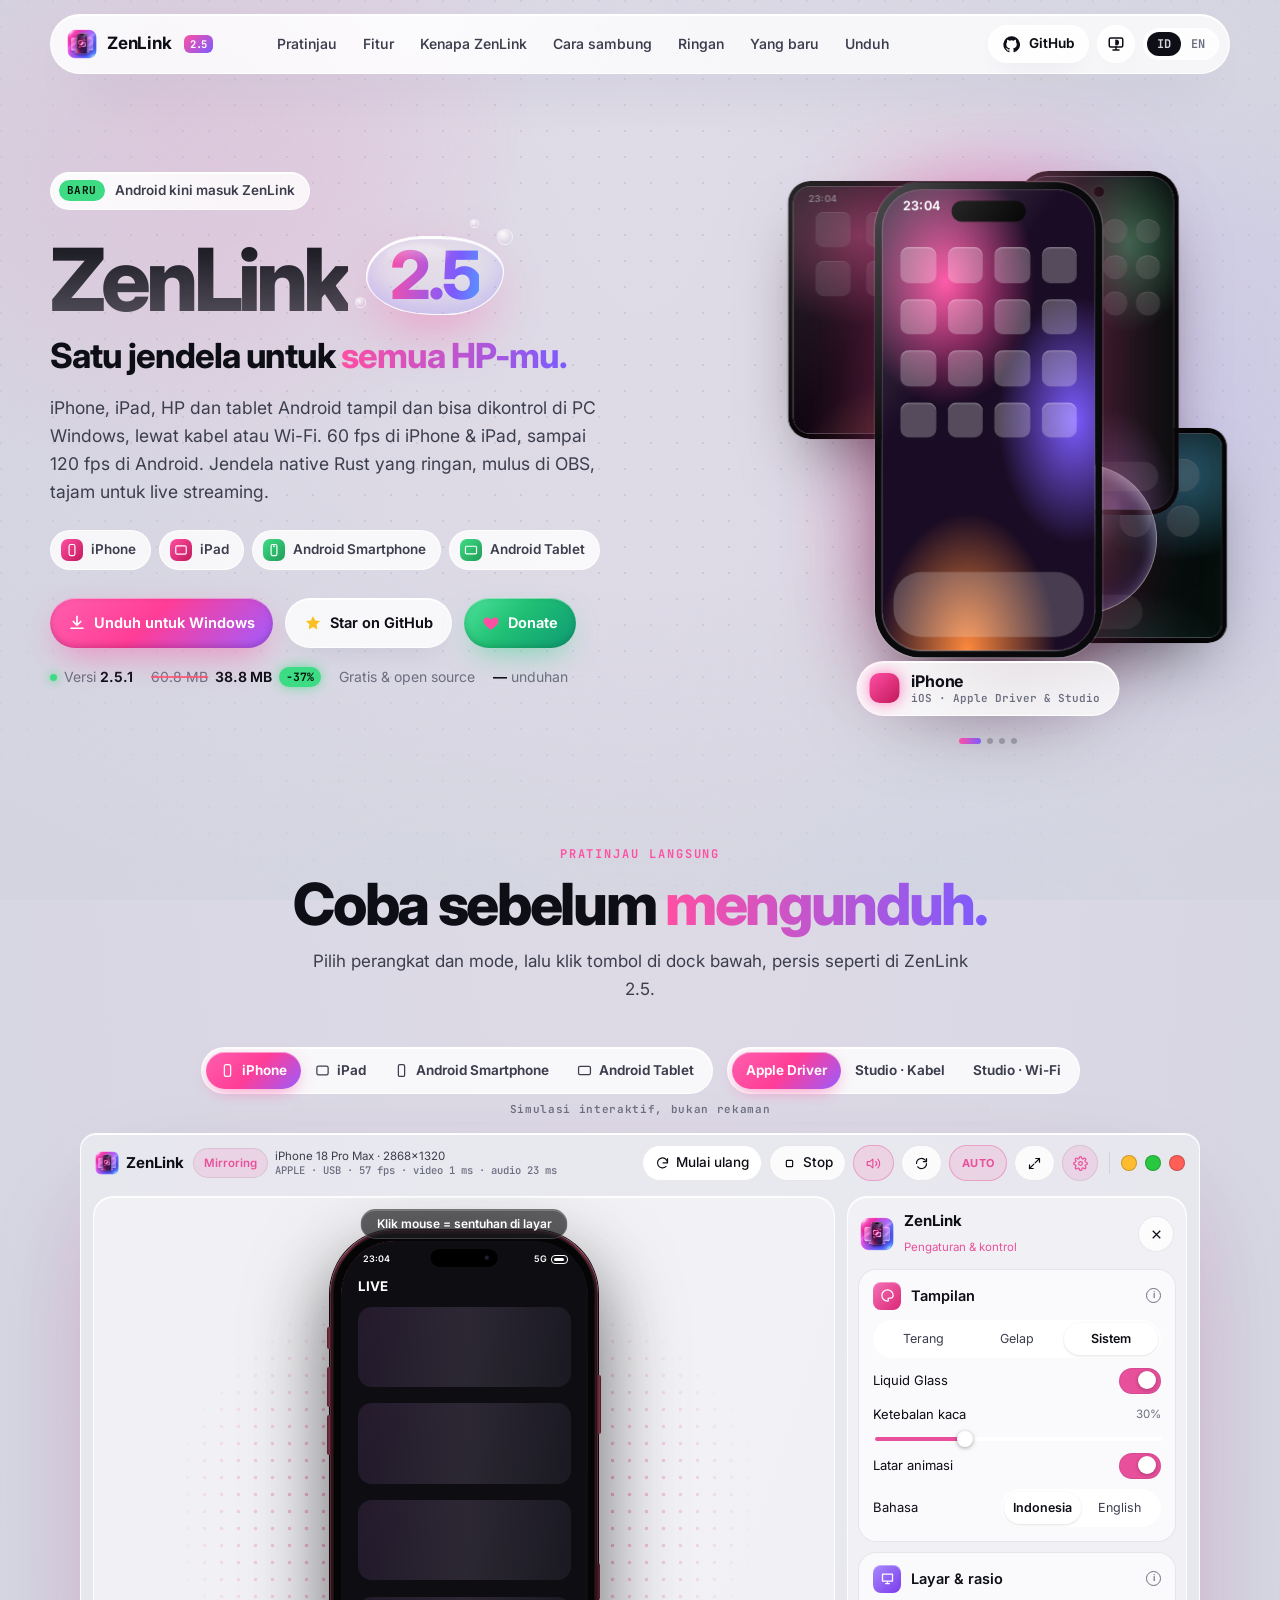
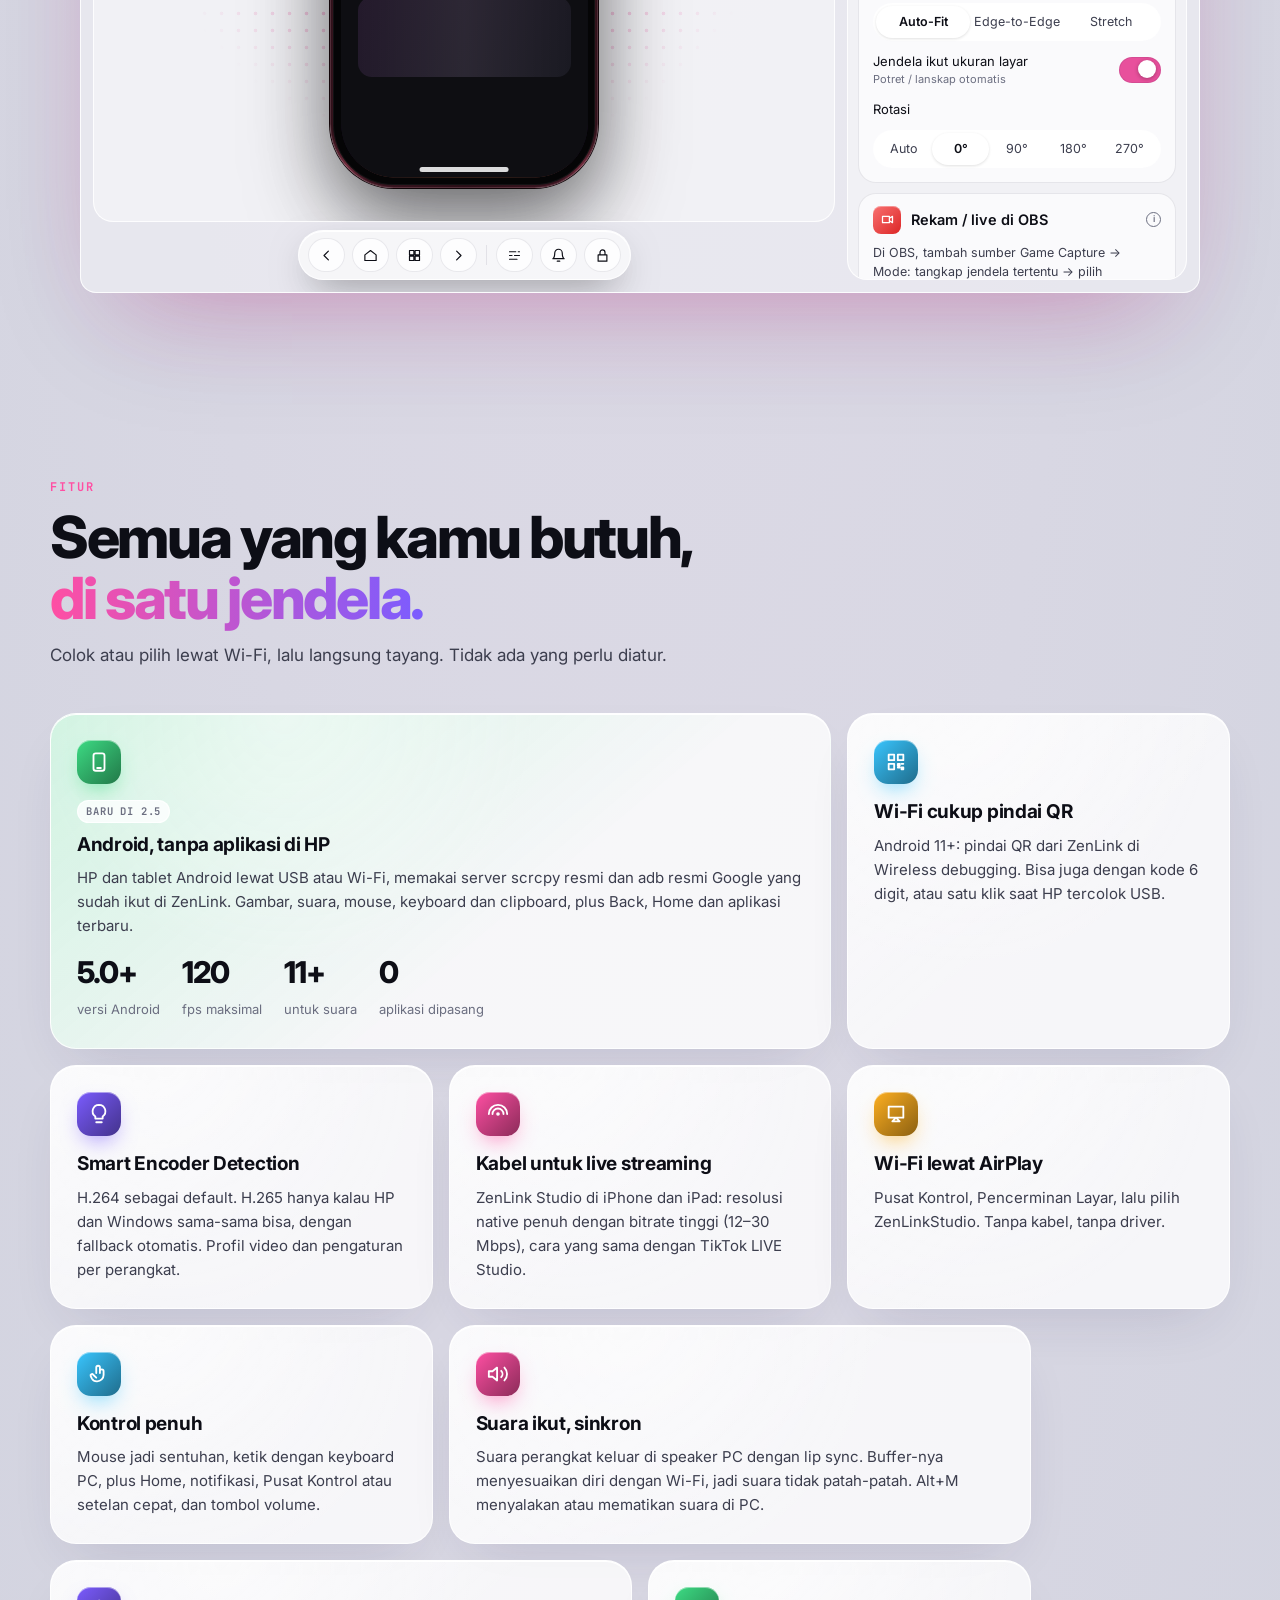
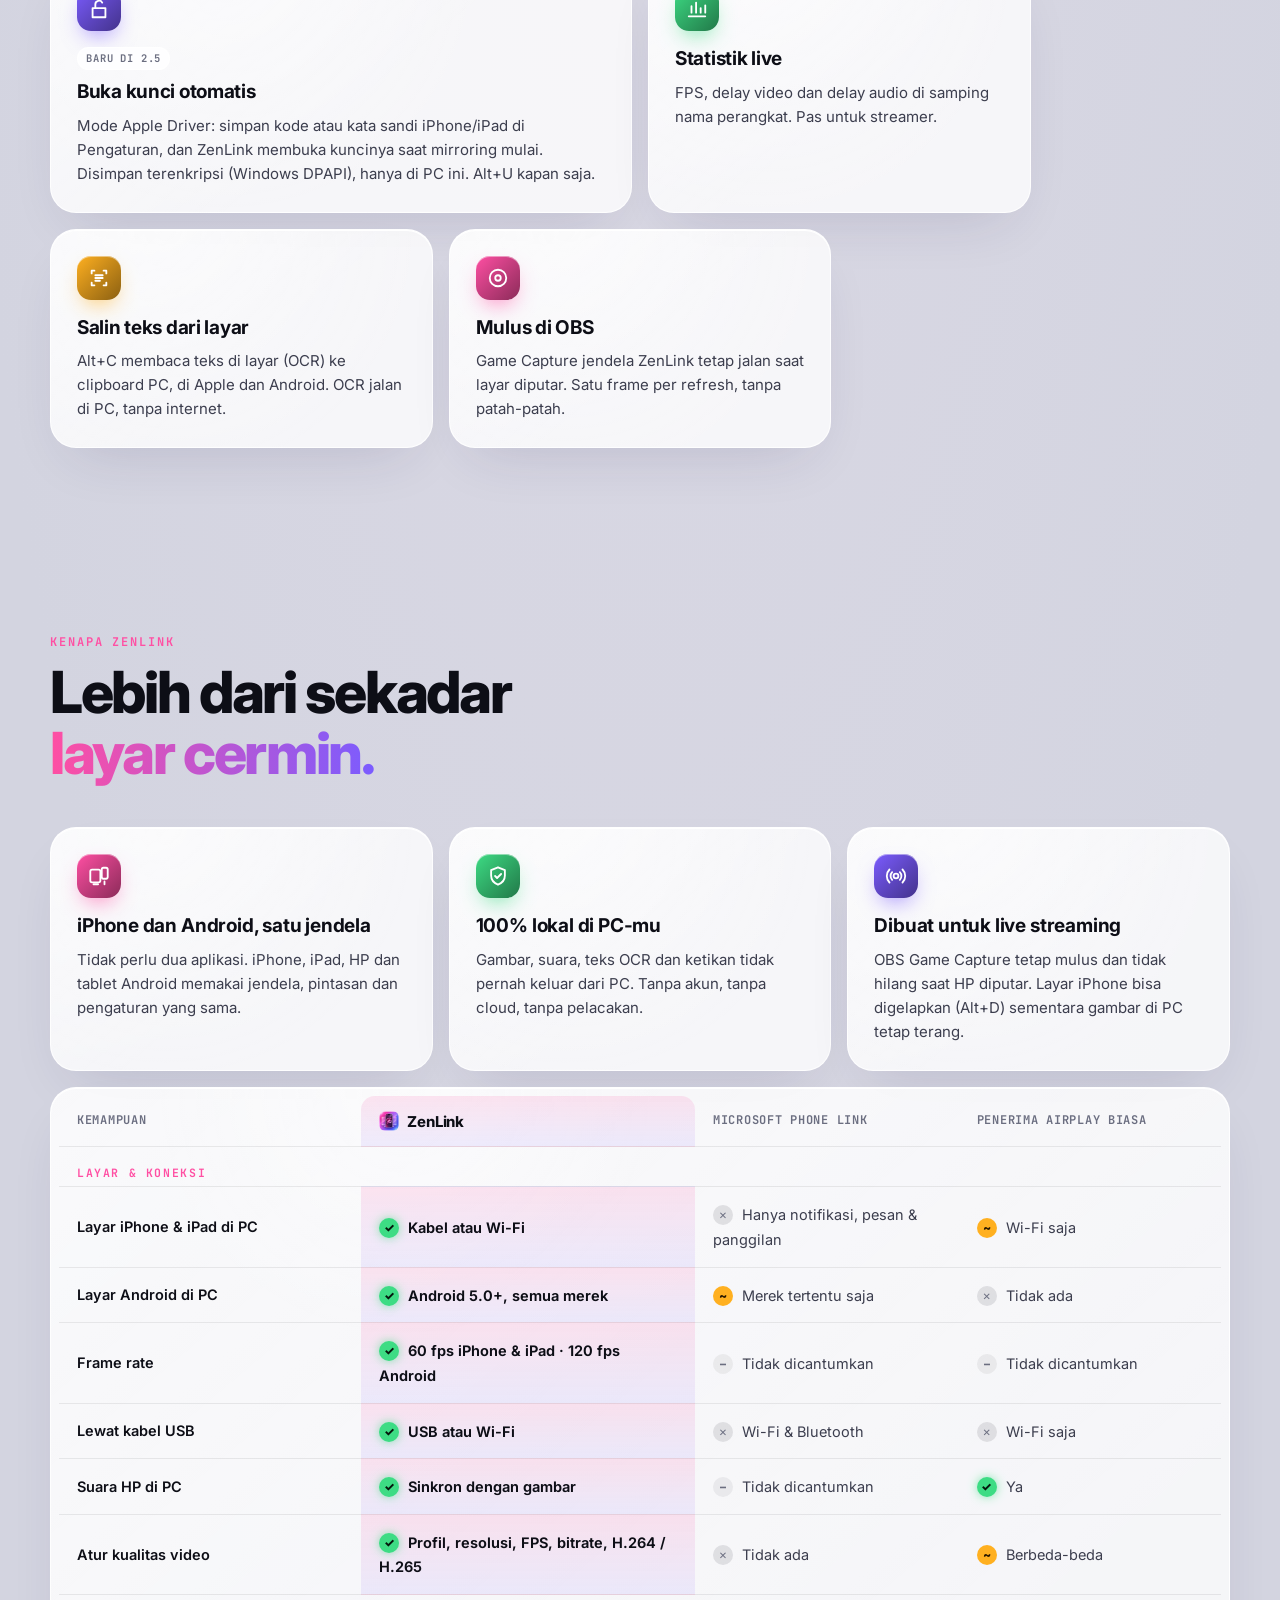
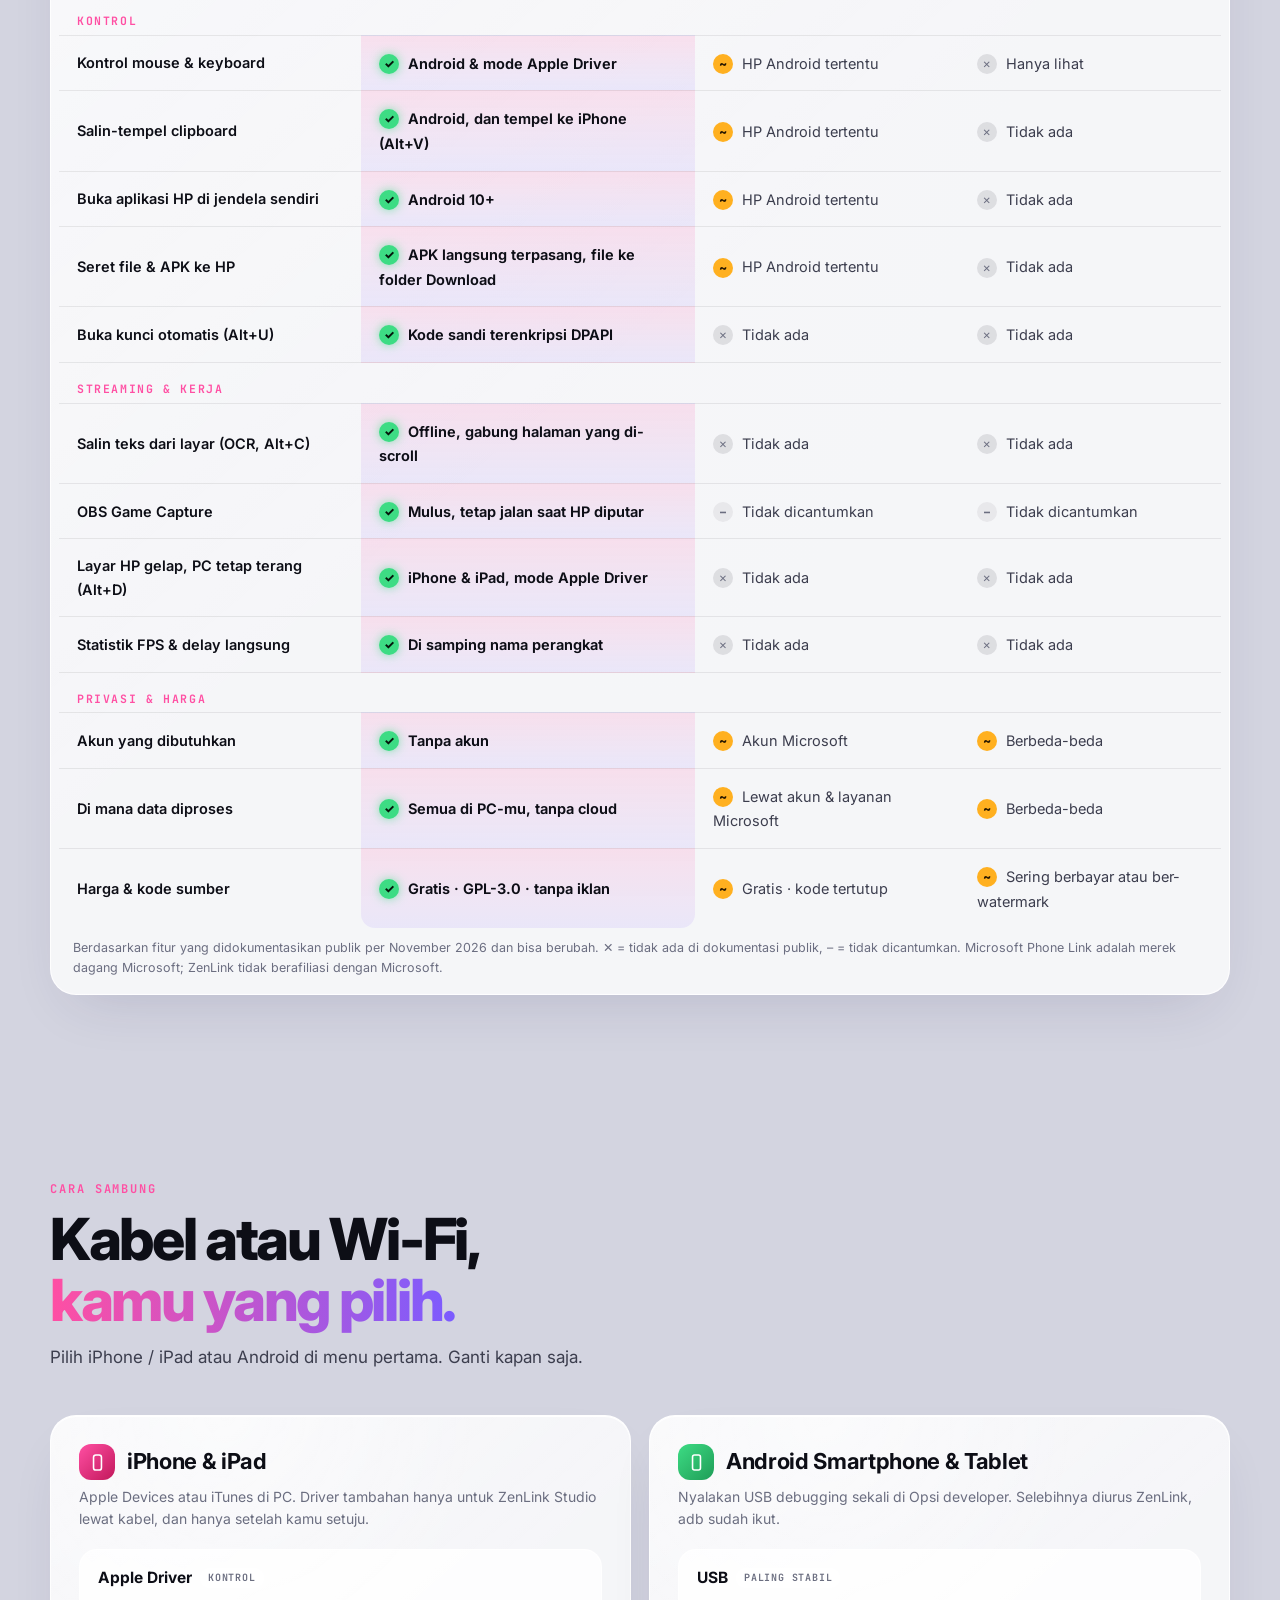
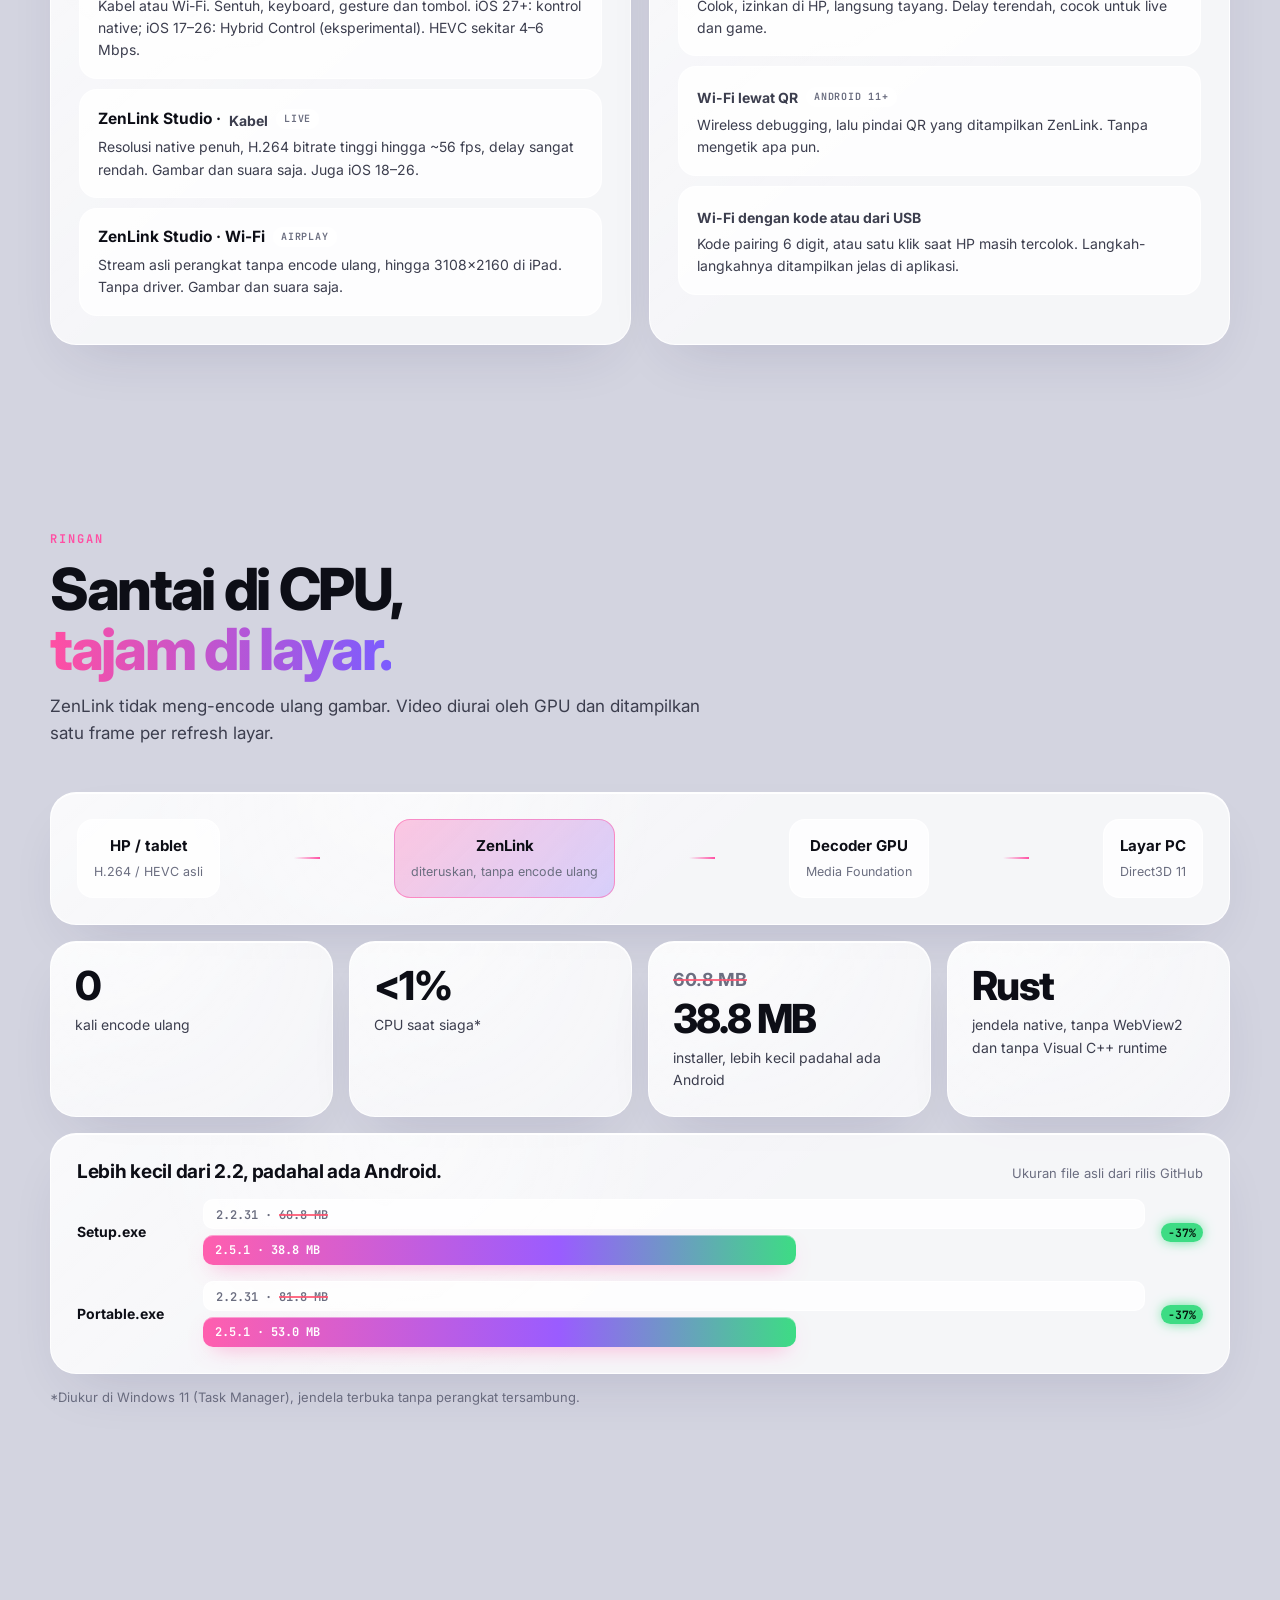
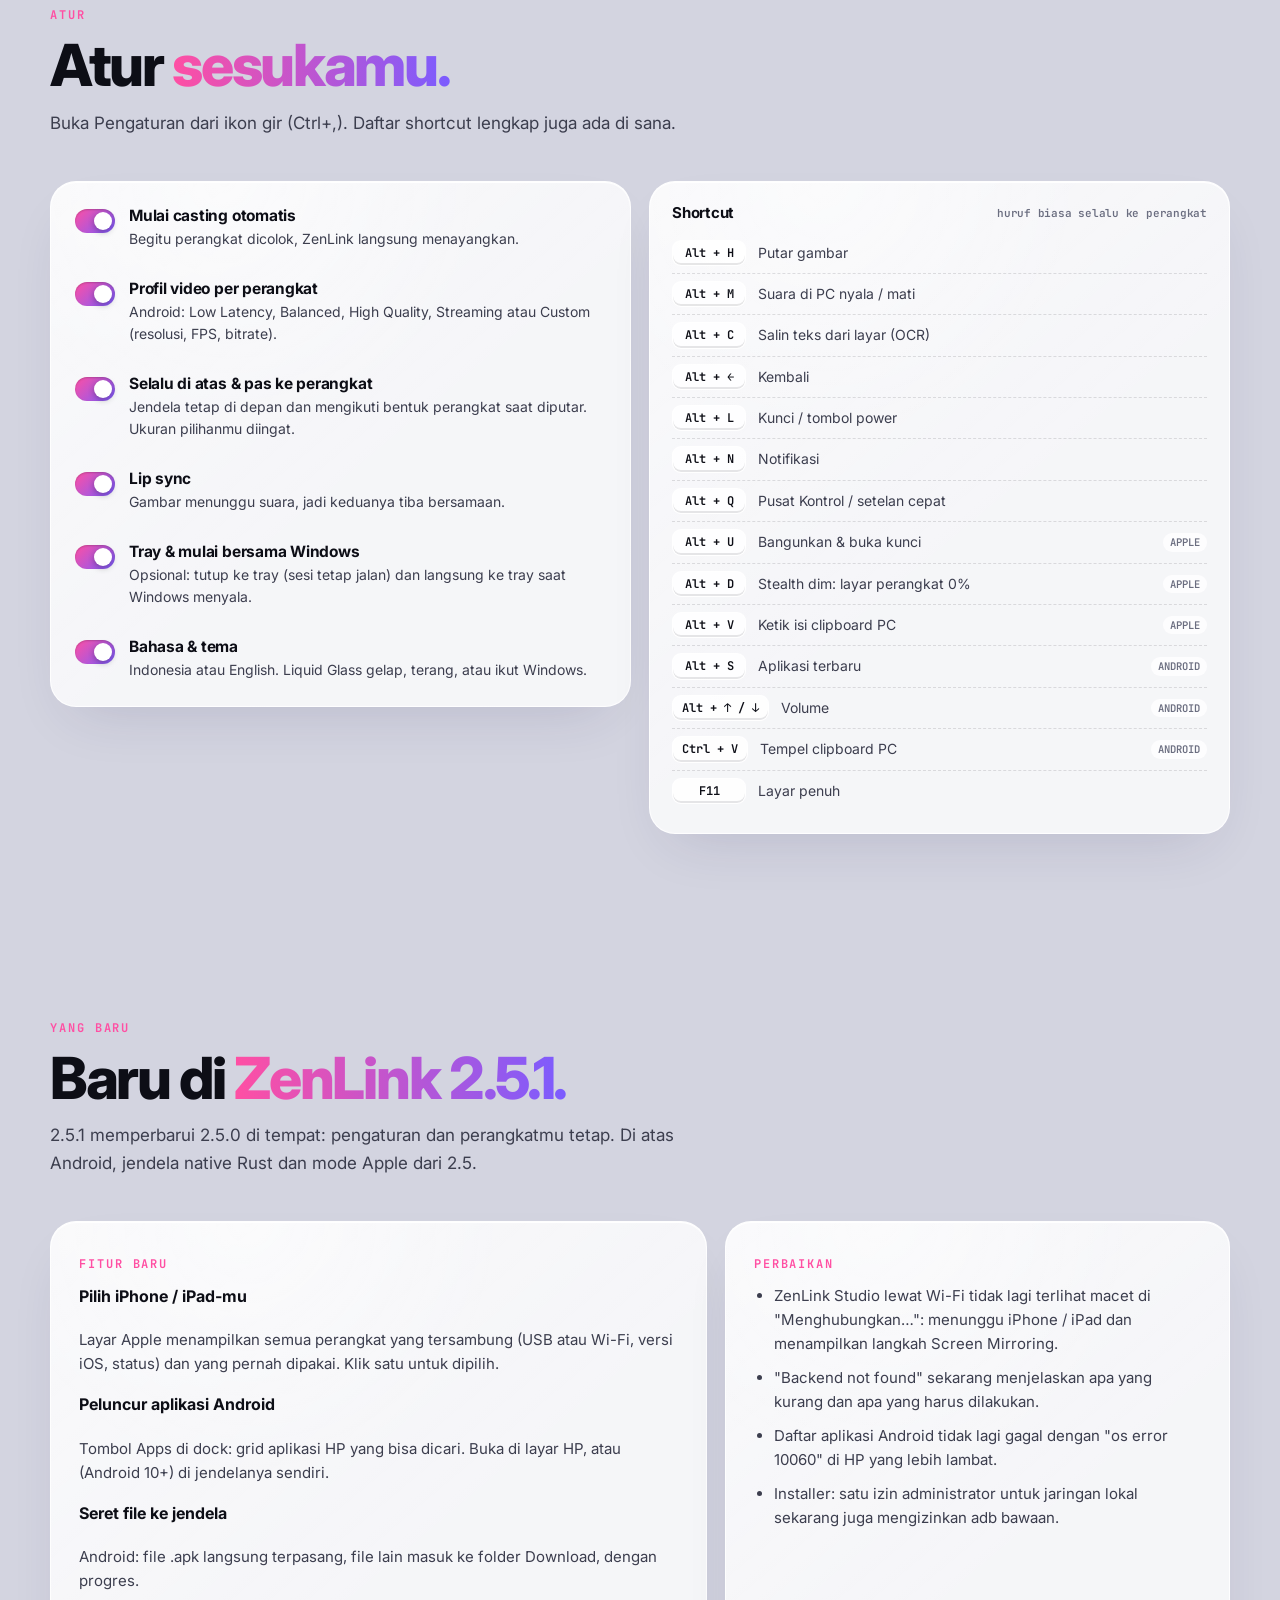
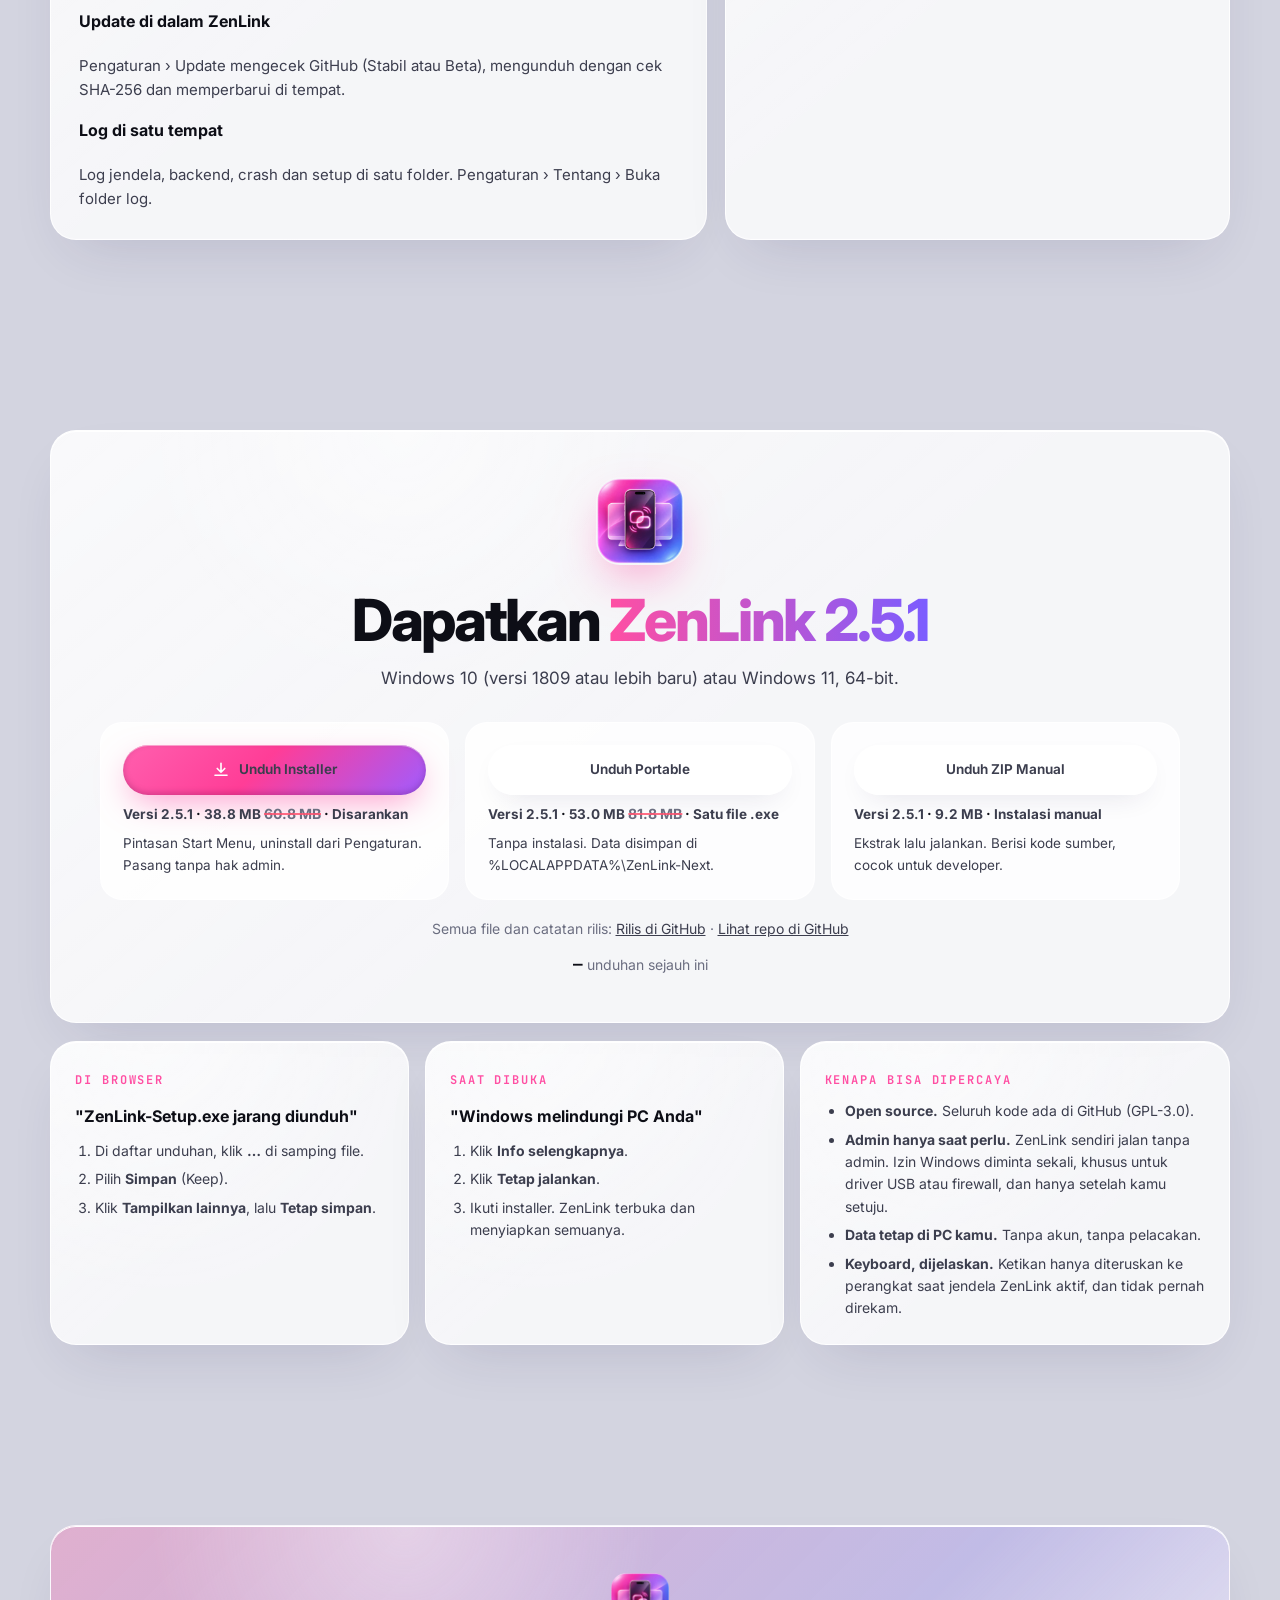
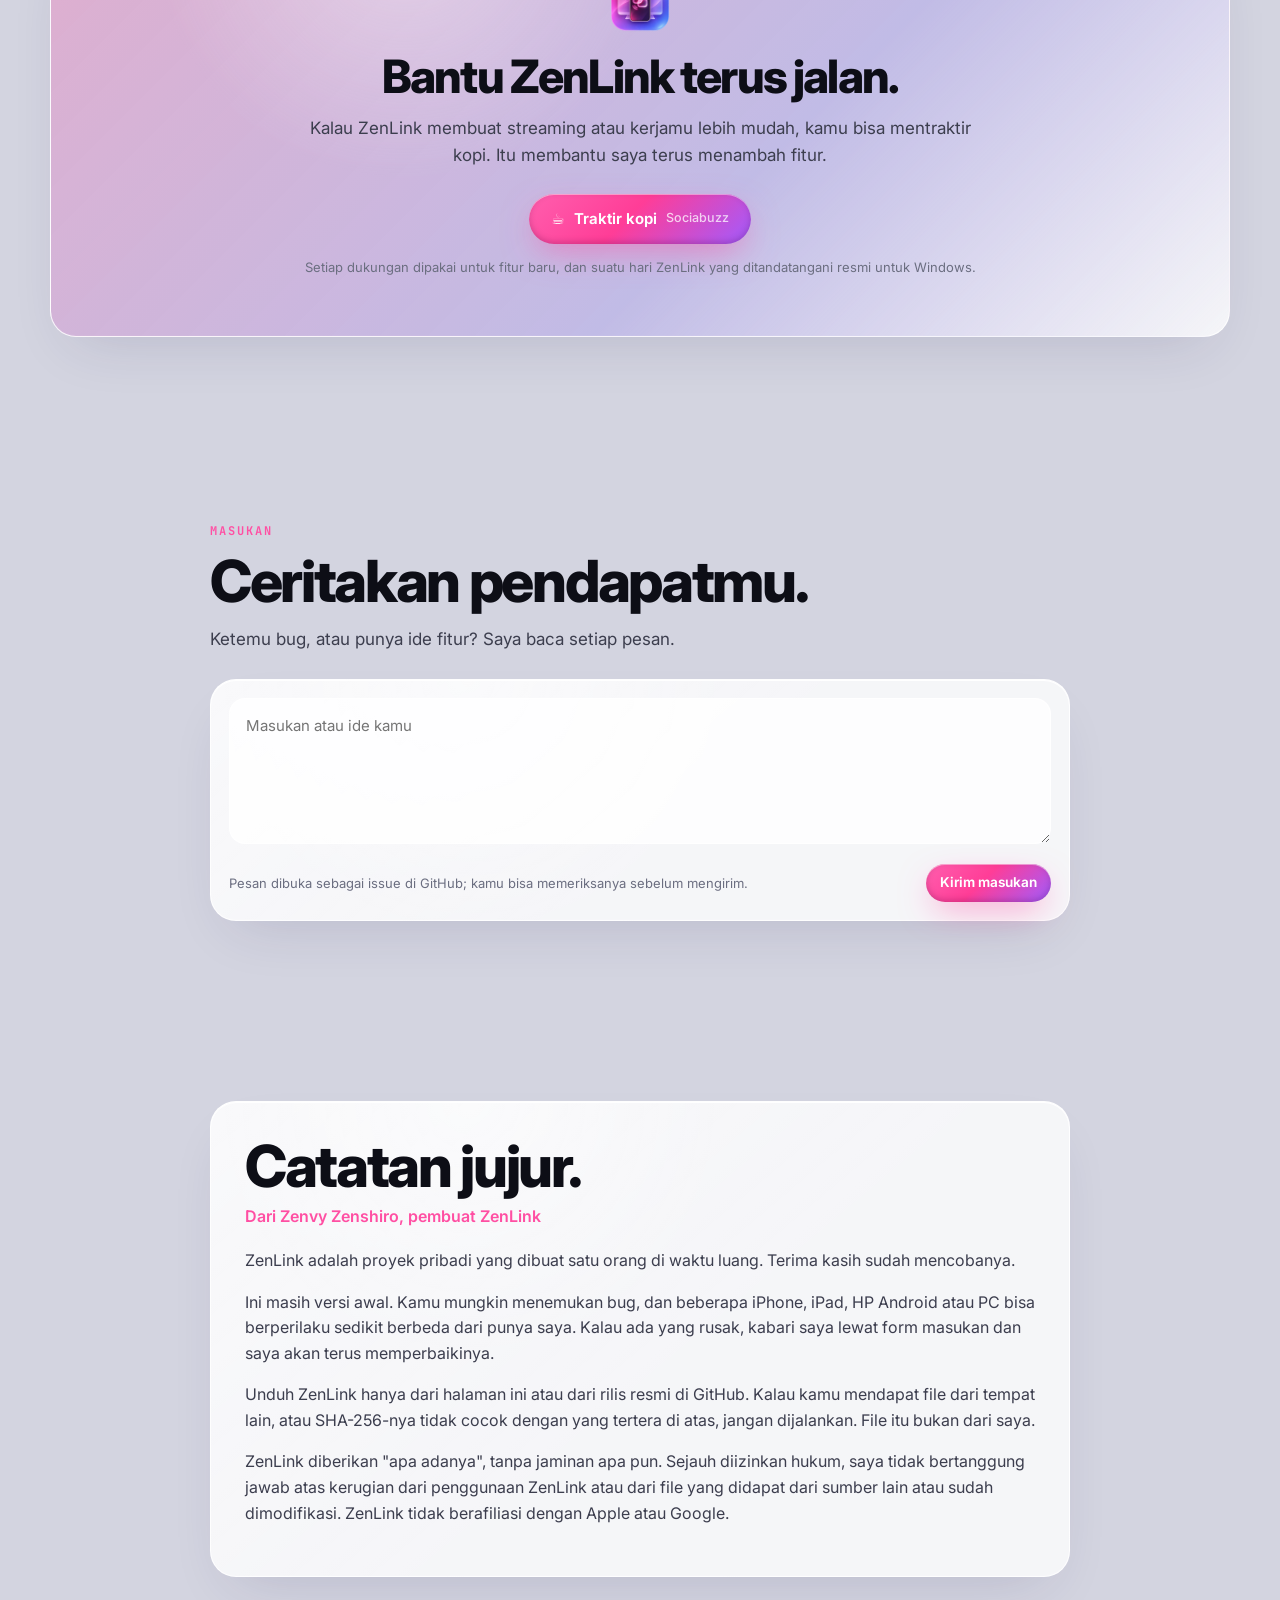
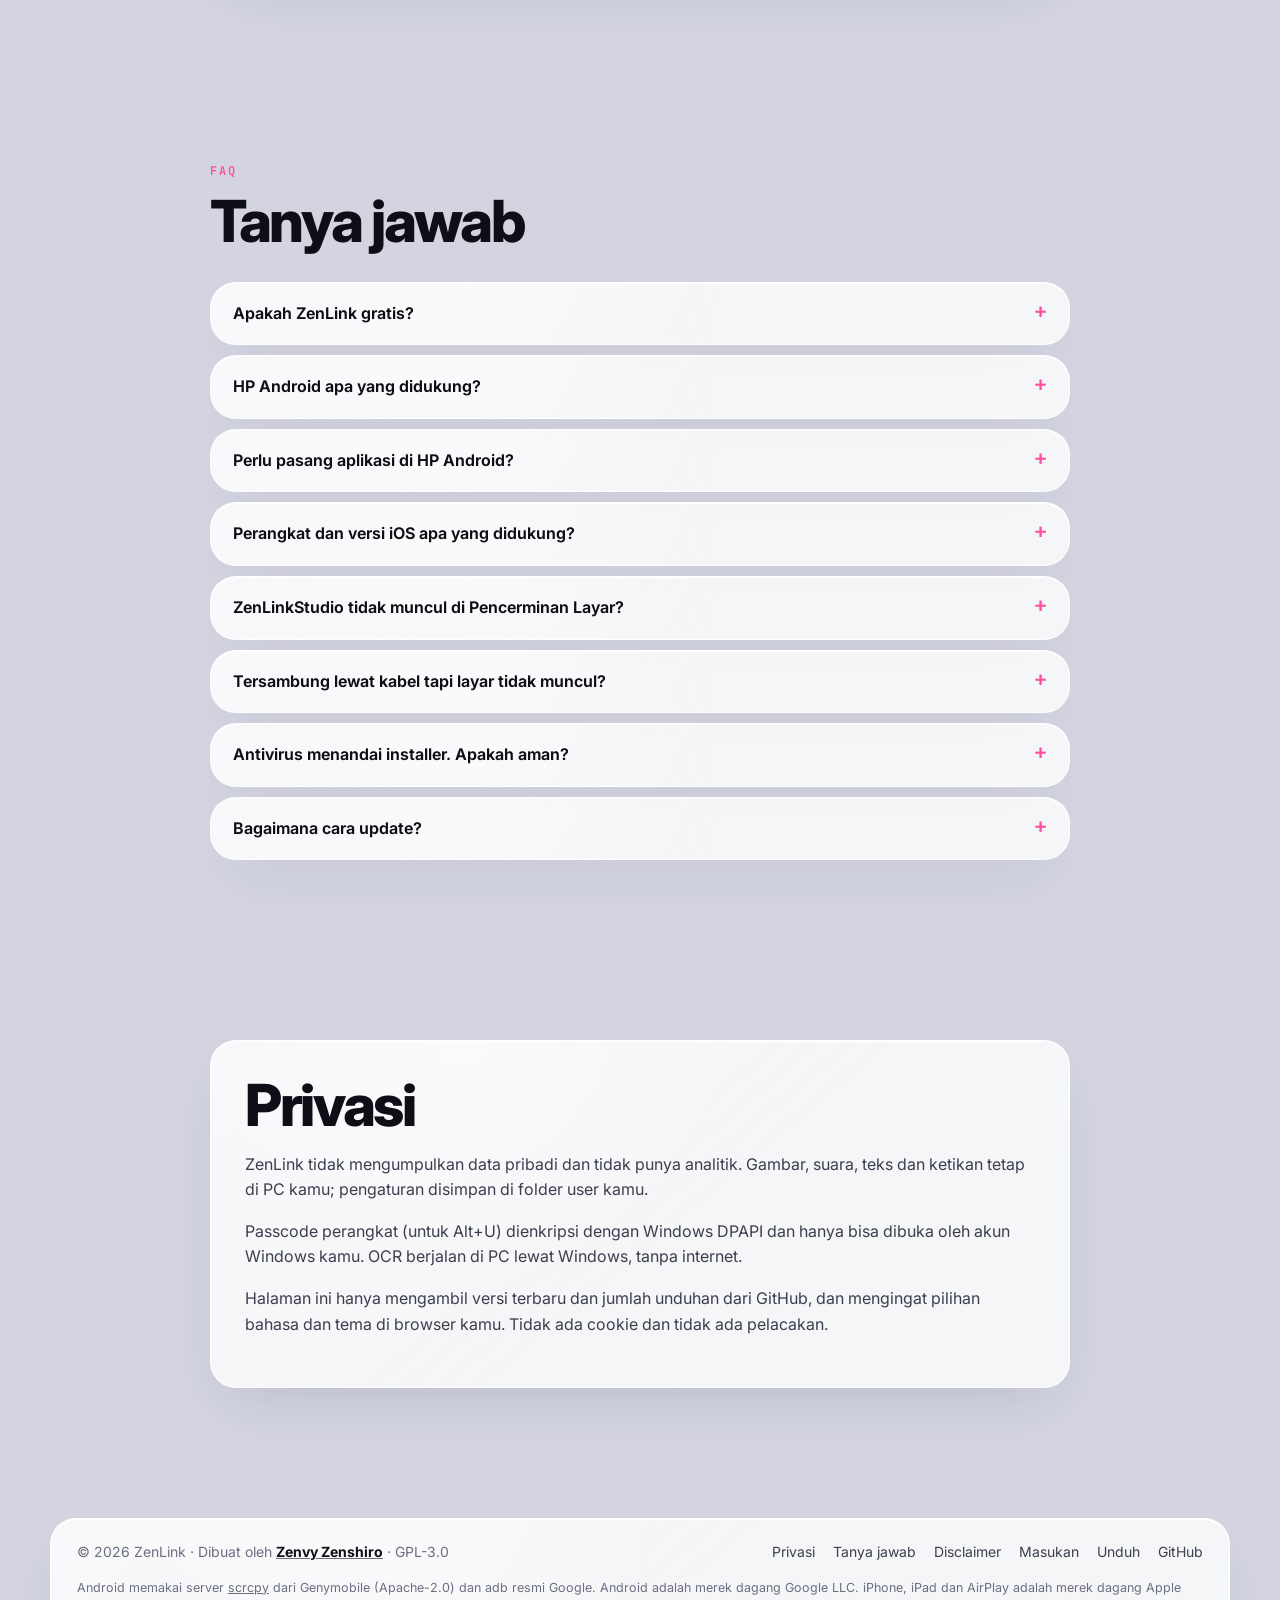
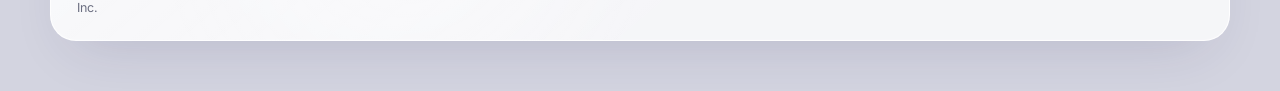
==== commit 69d9c5c2: "Website: What's new shows 2.5.1, Get ZenLink 2.5.1, fps in the description Co-Authored-By: Claude Op" ====
--- a/docs/index.html
+++ b/docs/index.html
@@ -4,7 +4,7 @@
 <meta charset="utf-8">
 <meta name="viewport" content="width=device-width, initial-scale=1">
 <title>ZenLink 2.5 — iPhone, iPad &amp; Android di PC Windows</title>
-<meta name="description" content="ZenLink 2.5: cerminkan, kontrol dan live-stream iPhone, iPad, HP dan tablet Android di Windows, lewat kabel atau Wi-Fi. Gratis dan open source.">
+<meta name="description" content="ZenLink 2.5: cerminkan, kontrol dan live-stream iPhone, iPad, HP dan tablet Android di Windows, lewat kabel atau Wi-Fi. 60 fps di iPhone &amp; iPad, sampai 120 fps di Android. Gratis dan open source.">
 <meta property="og:title" content="ZenLink 2.5 — iPhone, iPad & Android di PC Windows">
 <meta property="og:description" content="Satu jendela untuk semua HP-mu. Mirror, kontrol dan live-stream iPhone, iPad dan Android di Windows. Gratis, open source.">
 <meta property="og:image" content="https://zenvyzenshiro.github.io/zenlink/logo.png">
@@ -575,28 +575,27 @@
 <section id="baru" class="wrap">
   <div class="reveal">
     <span class="eyebrow" data-id="Yang baru" data-en="What's new">Yang baru</span>
-    <h2 data-id="Baru di <em>ZenLink 2.5.</em>" data-en="New in <em>ZenLink 2.5.</em>">Baru di <em>ZenLink 2.5.</em></h2>
-    <p class="sub" data-id="ZenLink 2.5 · Next: Android masuk, jendelanya native Rust, dan mode Apple tetap seperti yang sudah kamu kenal." data-en="ZenLink 2.5 · Next: Android arrives, the window is native Rust, and the Apple modes stay the way you know them.">ZenLink 2.5 · Next: Android masuk, jendelanya native Rust, dan mode Apple tetap seperti yang sudah kamu kenal.</p>
+    <h2 data-id="Baru di <em>ZenLink 2.5.1.</em>" data-en="New in <em>ZenLink 2.5.1.</em>">Baru di <em>ZenLink 2.5.1.</em></h2>
+    <p class="sub" data-id="2.5.1 memperbarui 2.5.0 di tempat: pengaturan dan perangkatmu tetap. Di atas Android, jendela native Rust dan mode Apple dari 2.5." data-en="2.5.1 updates 2.5.0 in place: your settings and devices stay. On top of Android, the native Rust window and the Apple modes from 2.5.">2.5.1 memperbarui 2.5.0 di tempat: pengaturan dan perangkatmu tetap. Di atas Android, jendela native Rust dan mode Apple dari 2.5.</p>
   </div>
   <div class="news">
     <div class="glass reveal">
       <span class="eyebrow" data-id="Fitur baru" data-en="New features">Fitur baru</span>
       <dl>
-        <dt data-id="Android, tanpa aplikasi di HP" data-en="Android, no app on the phone">Android, tanpa aplikasi di HP</dt><dd data-id="Android 5.0+ lewat USB atau Wi-Fi dengan server scrcpy resmi (v5.0.1) dan adb resmi Google, sudah ikut. Suara di Android 11+." data-en="Android 5.0+ over USB or Wi-Fi with the official scrcpy server (v5.0.1) and Google's official adb, included. Sound on Android 11+.">Android 5.0+ lewat USB atau Wi-Fi dengan server scrcpy resmi (v5.0.1) dan adb resmi Google, sudah ikut. Suara di Android 11+.</dd>
-        <dt data-id="Android lewat Wi-Fi" data-en="Android over Wi-Fi">Android lewat Wi-Fi</dt><dd data-id="Satu klik dari USB, atau Wireless debugging (Android 11+): pindai QR dari ZenLink, atau pakai kode 6 digit." data-en="One click from USB, or Wireless debugging (Android 11+): scan ZenLink's QR code, or use a 6-digit code.">Satu klik dari USB, atau Wireless debugging (Android 11+): pindai QR dari ZenLink, atau pakai kode 6 digit.</dd>
-        <dt>Smart Encoder Detection</dt><dd data-id="H.264 default, H.265 hanya kalau HP dan Windows sama-sama bisa. Profil video dan pengaturan per perangkat." data-en="H.264 by default, H.265 only when the phone and Windows both handle it. Video profiles and settings per device.">H.264 default, H.265 hanya kalau HP dan Windows sama-sama bisa. Profil video dan pengaturan per perangkat.</dd>
-        <dt data-id="Jendela native Rust, Liquid Glass" data-en="Native Rust window, Liquid Glass">Jendela native Rust, Liquid Glass</dt><dd data-id="Decode hardware Media Foundation ke Direct3D 11, satu frame per refresh. Tanpa WebView2, tanpa Visual C++ runtime." data-en="Media Foundation hardware decoding into Direct3D 11, one frame per refresh. No WebView2, no Visual C++ runtime.">Decode hardware Media Foundation ke Direct3D 11, satu frame per refresh. Tanpa WebView2, tanpa Visual C++ runtime.</dd>
-        <dt data-id="Tray, mulai bersama Windows, OCR" data-en="Tray, start with Windows, OCR">Tray, mulai bersama Windows, OCR</dt><dd data-id="Tutup ke tray, mulai langsung ke tray, dan Alt+C untuk menyalin teks di layar." data-en="Close to the tray, start straight into the tray, and Alt+C to copy the text on the screen.">Tutup ke tray, mulai langsung ke tray, dan Alt+C untuk menyalin teks di layar.</dd>
+        <dt data-id="Pilih iPhone / iPad-mu" data-en="Pick your iPhone / iPad">Pilih iPhone / iPad-mu</dt><dd data-id="Layar Apple menampilkan semua perangkat yang tersambung (USB atau Wi-Fi, versi iOS, status) dan yang pernah dipakai. Klik satu untuk dipilih." data-en="The Apple screen lists every connected device (USB or Wi-Fi, iOS version, status) and the ones you used before. Click one to choose it.">Layar Apple menampilkan semua perangkat yang tersambung (USB atau Wi-Fi, versi iOS, status) dan yang pernah dipakai. Klik satu untuk dipilih.</dd>
+        <dt data-id="Peluncur aplikasi Android" data-en="Android apps launcher">Peluncur aplikasi Android</dt><dd data-id="Tombol Apps di dock: grid aplikasi HP yang bisa dicari. Buka di layar HP, atau (Android 10+) di jendelanya sendiri." data-en="Apps in the dock: a searchable grid of the phone's apps. Open one on the phone's screen or (Android 10+) in its own window.">Tombol Apps di dock: grid aplikasi HP yang bisa dicari. Buka di layar HP, atau (Android 10+) di jendelanya sendiri.</dd>
+        <dt data-id="Seret file ke jendela" data-en="Drop files on the window">Seret file ke jendela</dt><dd data-id="Android: file .apk langsung terpasang, file lain masuk ke folder Download, dengan progres." data-en="Android: an .apk installs, any other file goes to the Download folder, with progress.">Android: file .apk langsung terpasang, file lain masuk ke folder Download, dengan progres.</dd>
+        <dt data-id="Update di dalam ZenLink" data-en="Updates inside ZenLink">Update di dalam ZenLink</dt><dd data-id="Pengaturan › Update mengecek GitHub (Stabil atau Beta), mengunduh dengan cek SHA-256 dan memperbarui di tempat." data-en="Settings › Updates checks GitHub (Stable or Beta), downloads with a SHA-256 check and updates in place.">Pengaturan › Update mengecek GitHub (Stabil atau Beta), mengunduh dengan cek SHA-256 dan memperbarui di tempat.</dd>
+        <dt data-id="Log di satu tempat" data-en="Logs in one place">Log di satu tempat</dt><dd data-id="Log jendela, backend, crash dan setup di satu folder. Pengaturan › Tentang › Buka folder log." data-en="Window, backend, crash and setup logs in one folder. Settings › About › Open log folder.">Log jendela, backend, crash dan setup di satu folder. Pengaturan › Tentang › Buka folder log.</dd>
       </dl>
     </div>
     <div class="glass reveal">
       <span class="eyebrow" data-id="Perbaikan" data-en="Fixes">Perbaikan</span>
       <ul class="fixes">
-        <li data-id="Portable.exe tidak butuh Visual C++ Redistributable lagi." data-en="Portable.exe no longer needs the Visual C++ Redistributable.">Portable.exe tidak butuh Visual C++ Redistributable lagi.</li>
-        <li data-id="Windows edisi N: ZenLink menjelaskan Media Feature Pack yang kurang, bukan gagal diam-diam." data-en="Windows N editions: ZenLink explains the missing Media Feature Pack instead of failing silently.">Windows edisi N: ZenLink menjelaskan Media Feature Pack yang kurang, bukan gagal diam-diam.</li>
-        <li data-id="Setup meng-upgrade ZenLink 2.2 di tempat: satu ZenLink di Start dan di Aplikasi." data-en="Setup upgrades ZenLink 2.2 in place: one ZenLink in Start and in Apps.">Setup meng-upgrade ZenLink 2.2 di tempat: satu ZenLink di Start dan di Aplikasi.</li>
-        <li data-id="Notifikasi tidak lagi tertutup gambar, dan jendela terbuka lebih besar." data-en="Notifications are no longer hidden behind the picture, and the window opens larger.">Notifikasi tidak lagi tertutup gambar, dan jendela terbuka lebih besar.</li>
-        <li data-id="OBS Game Capture lebih mulus dan tetap jalan saat layar diputar." data-en="OBS Game Capture is smoother and keeps working through rotation.">OBS Game Capture lebih mulus dan tetap jalan saat layar diputar.</li>
+        <li data-id="ZenLink Studio lewat Wi-Fi tidak lagi terlihat macet di &quot;Menghubungkan…&quot;: menunggu iPhone / iPad dan menampilkan langkah Screen Mirroring." data-en="ZenLink Studio over Wi-Fi no longer looks stuck on &quot;Connecting…&quot;: it waits for the iPhone / iPad and shows the Screen Mirroring steps.">ZenLink Studio lewat Wi-Fi tidak lagi terlihat macet di &quot;Menghubungkan…&quot;: menunggu iPhone / iPad dan menampilkan langkah Screen Mirroring.</li>
+        <li data-id="&quot;Backend not found&quot; sekarang menjelaskan apa yang kurang dan apa yang harus dilakukan." data-en="&quot;Backend not found&quot; now says what is missing and what to do.">&quot;Backend not found&quot; sekarang menjelaskan apa yang kurang dan apa yang harus dilakukan.</li>
+        <li data-id="Daftar aplikasi Android tidak lagi gagal dengan &quot;os error 10060&quot; di HP yang lebih lambat." data-en="The Android app list no longer fails with &quot;os error 10060&quot; on slower phones.">Daftar aplikasi Android tidak lagi gagal dengan &quot;os error 10060&quot; di HP yang lebih lambat.</li>
+        <li data-id="Installer: satu izin administrator untuk jaringan lokal sekarang juga mengizinkan adb bawaan." data-en="Installer: the one administrator prompt for the local network now also allows the bundled adb.">Installer: satu izin administrator untuk jaringan lokal sekarang juga mengizinkan adb bawaan.</li>
       </ul>
     </div>
   </div>
@@ -605,7 +604,7 @@
 <section id="unduh" class="wrap">
   <div class="dl glass reveal">
     <img class="logo" src="logo.png" alt="" width="88" height="88">
-    <h2 data-id="Dapatkan <em>ZenLink 2.5</em>" data-en="Get <em>ZenLink 2.5</em>">Dapatkan <em>ZenLink 2.5</em></h2>
+    <h2 data-id="Dapatkan <em>ZenLink 2.5.1</em>" data-en="Get <em>ZenLink 2.5.1</em>">Dapatkan <em>ZenLink 2.5.1</em></h2>
     <p class="sub" style="margin-left:auto;margin-right:auto" data-id="Windows 10 (versi 1809 atau lebih baru) atau Windows 11, 64-bit." data-en="Windows 10 (version 1809 or later) or Windows 11, 64-bit.">Windows 10 (versi 1809 atau lebih baru) atau Windows 11, 64-bit.</p>
     <div class="dlbtns">
       <div class="dlopt">
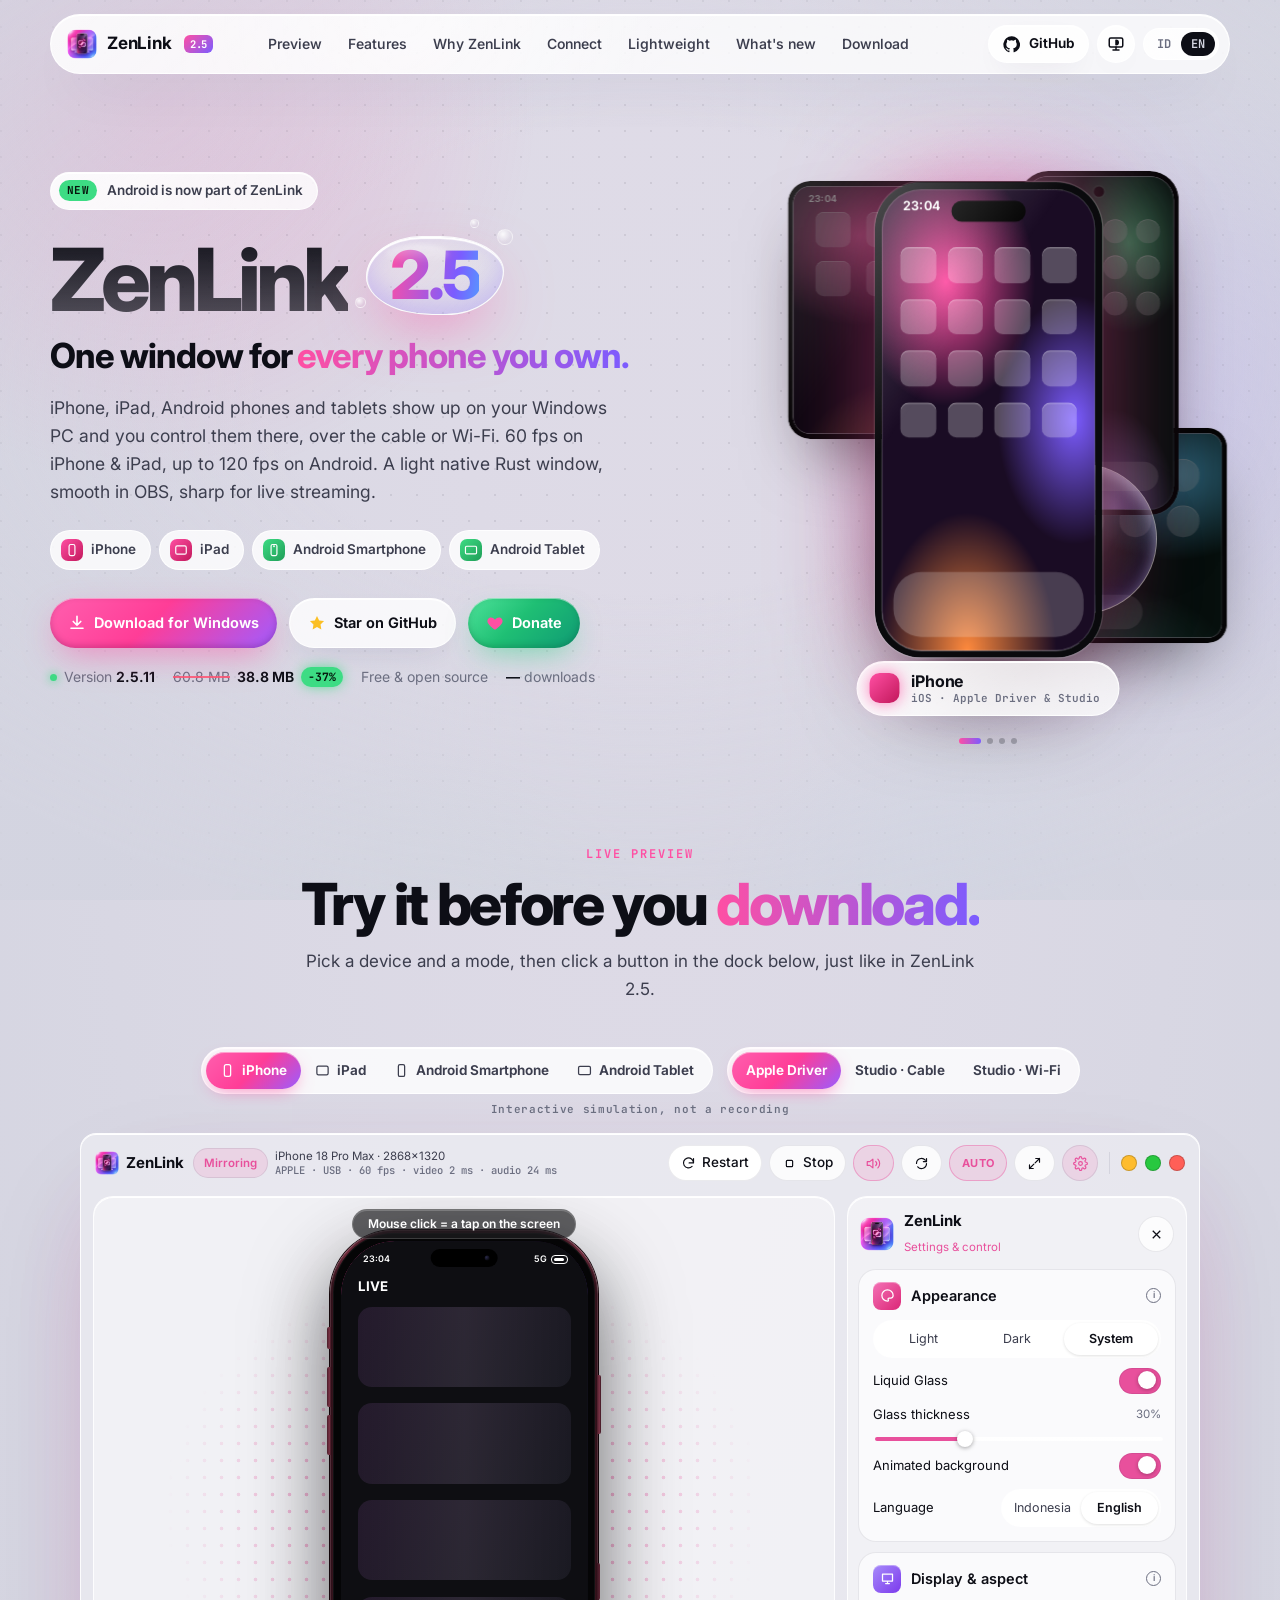
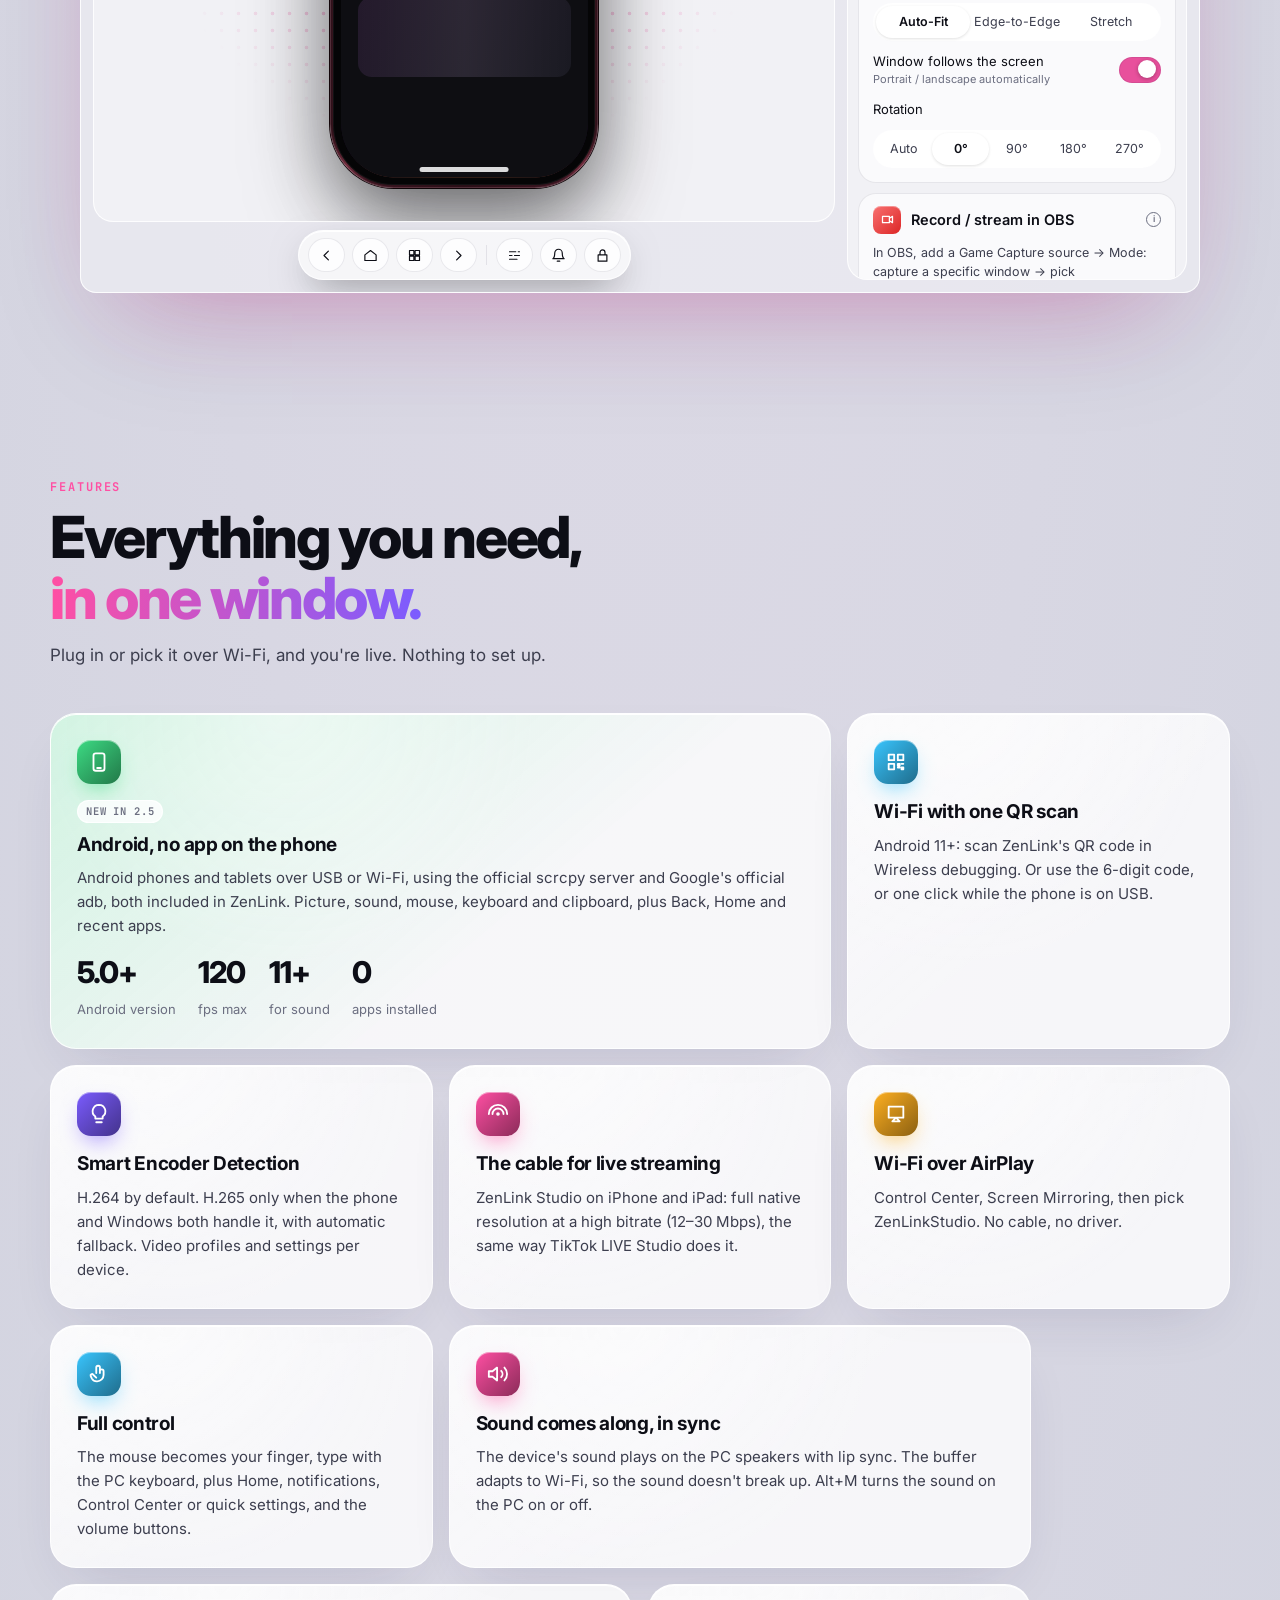
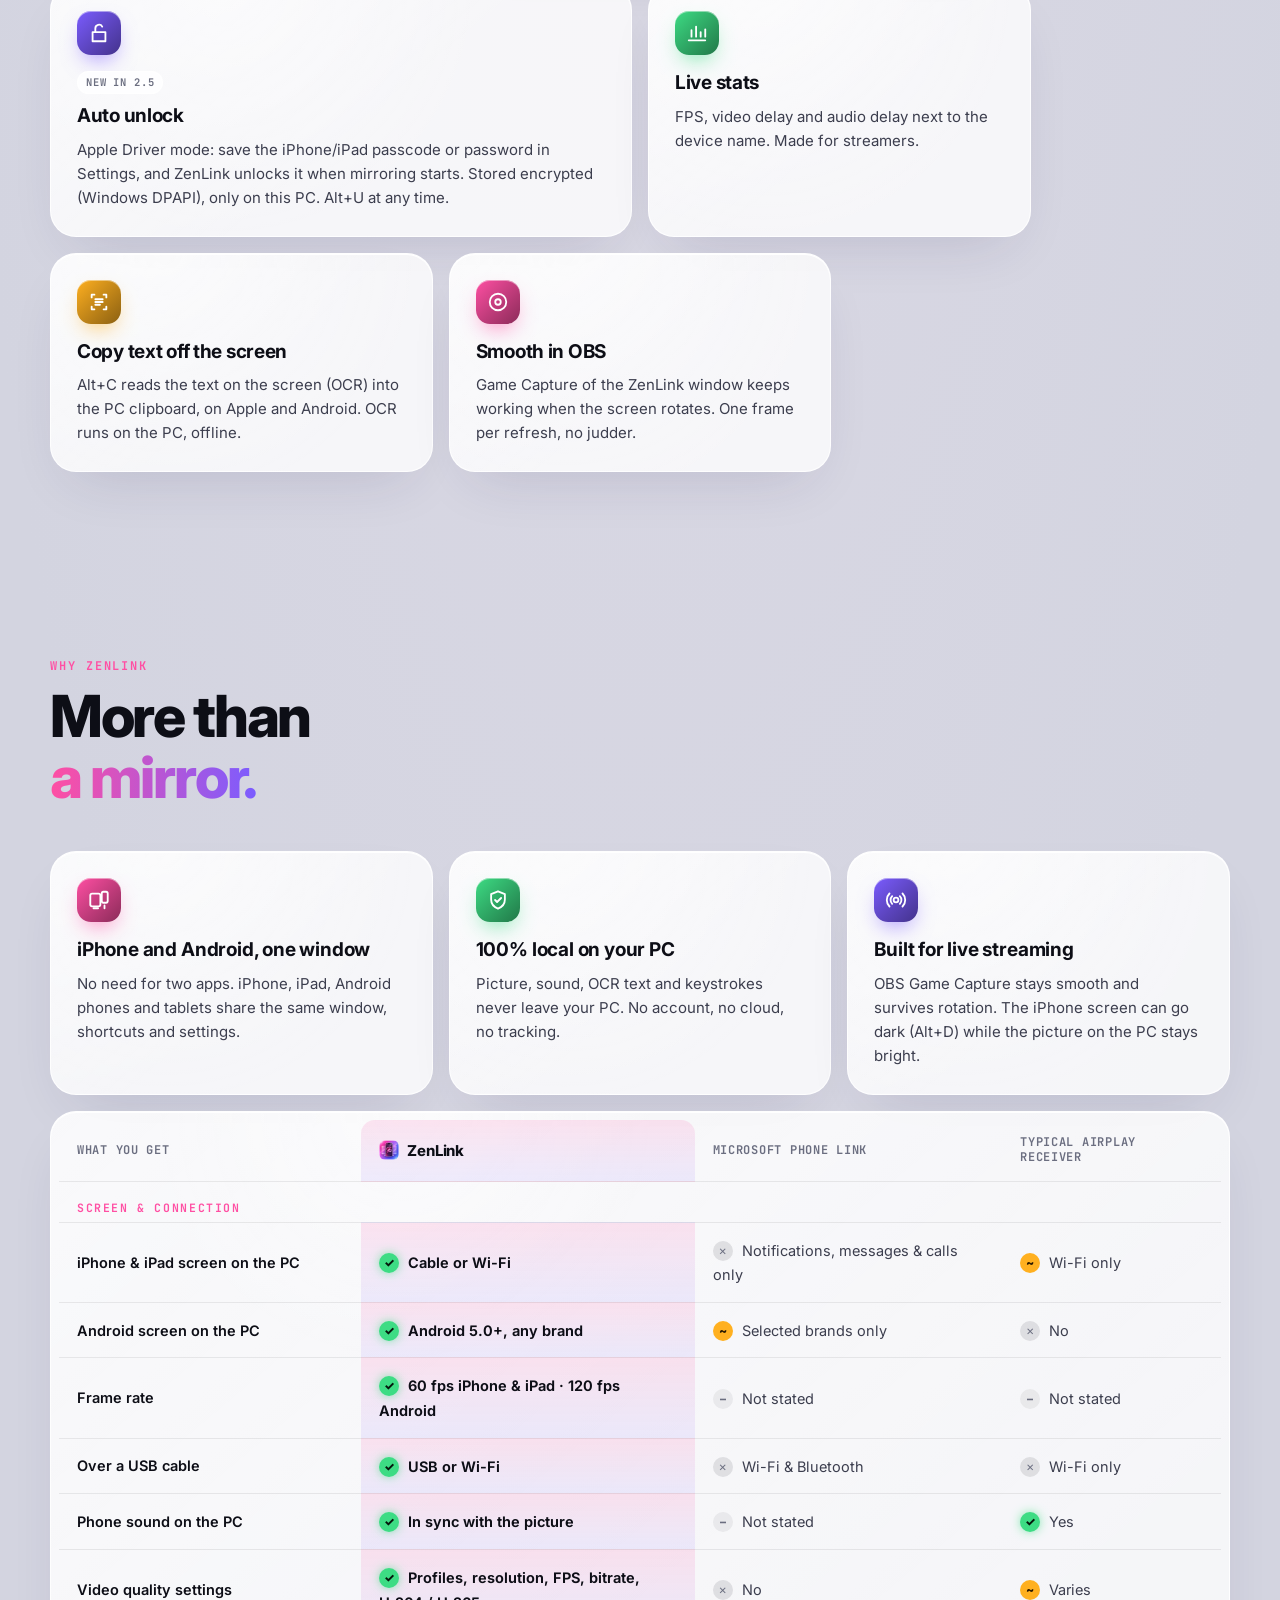
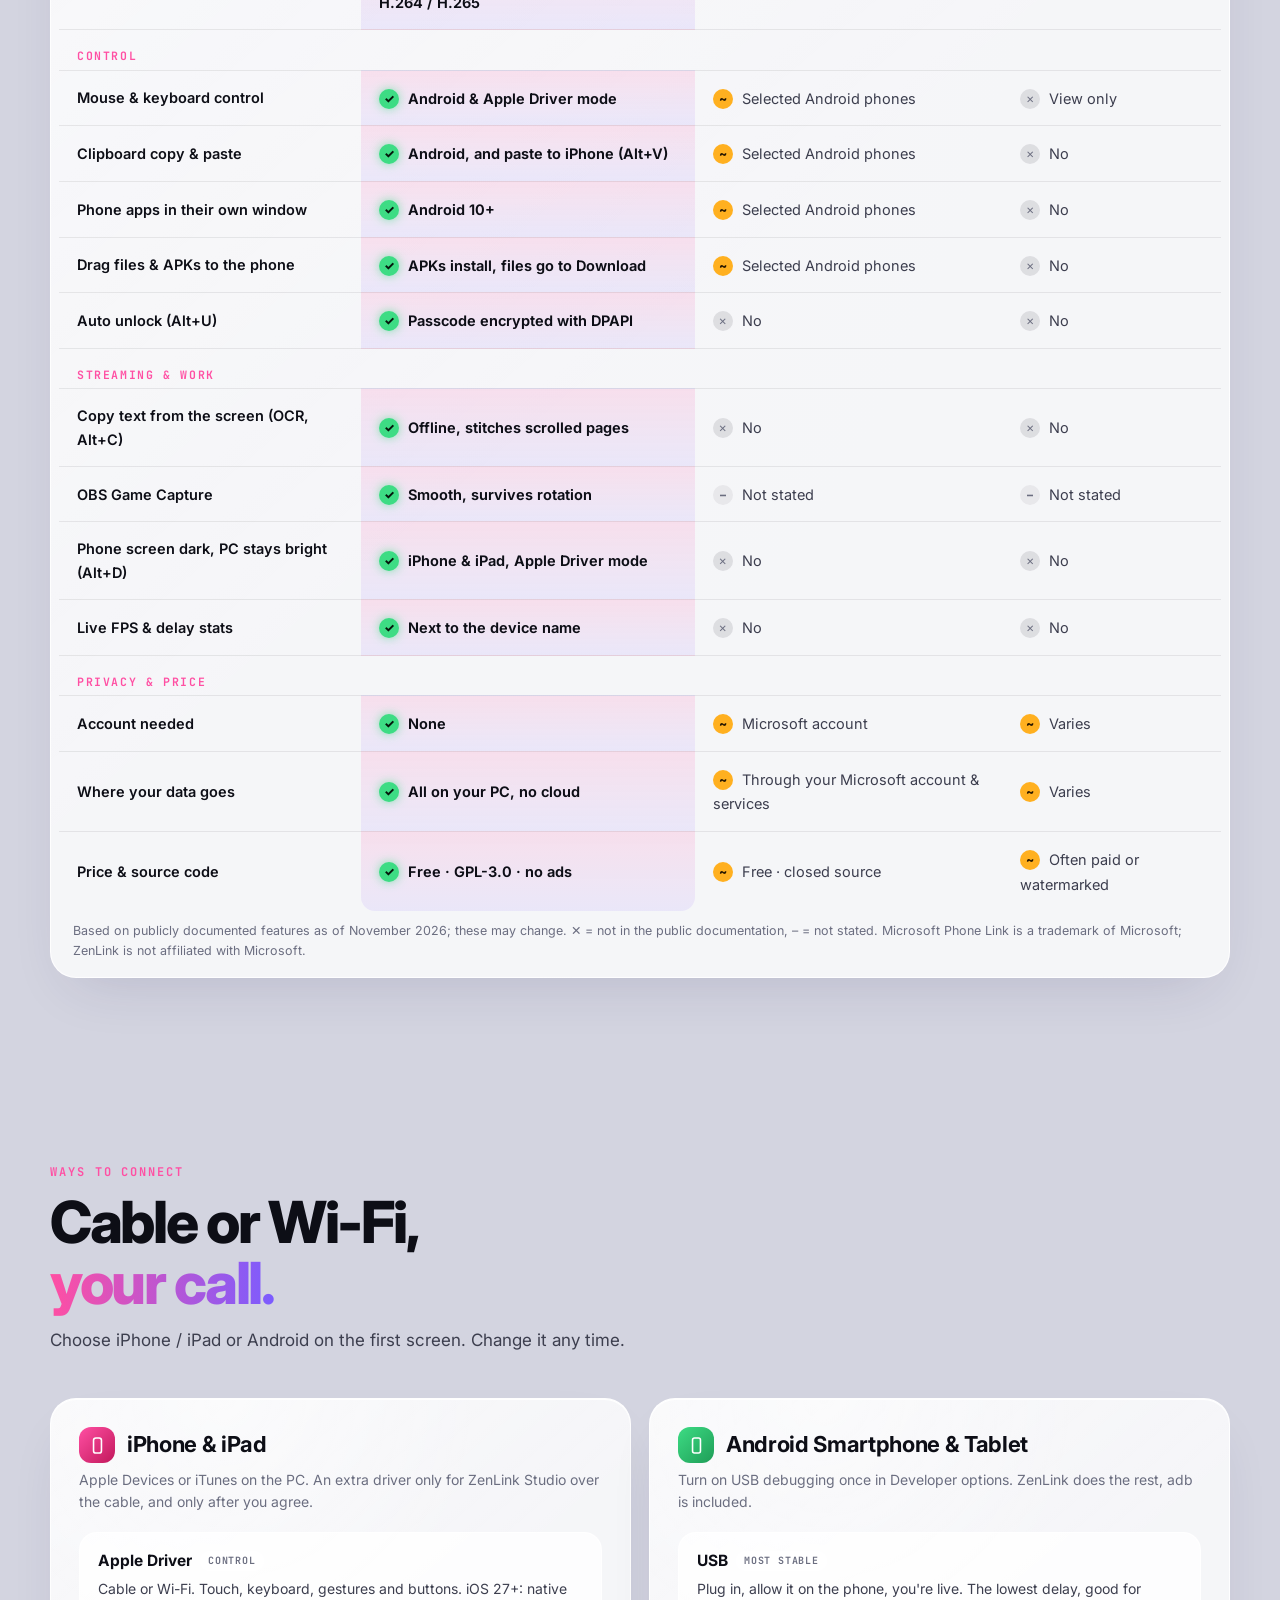
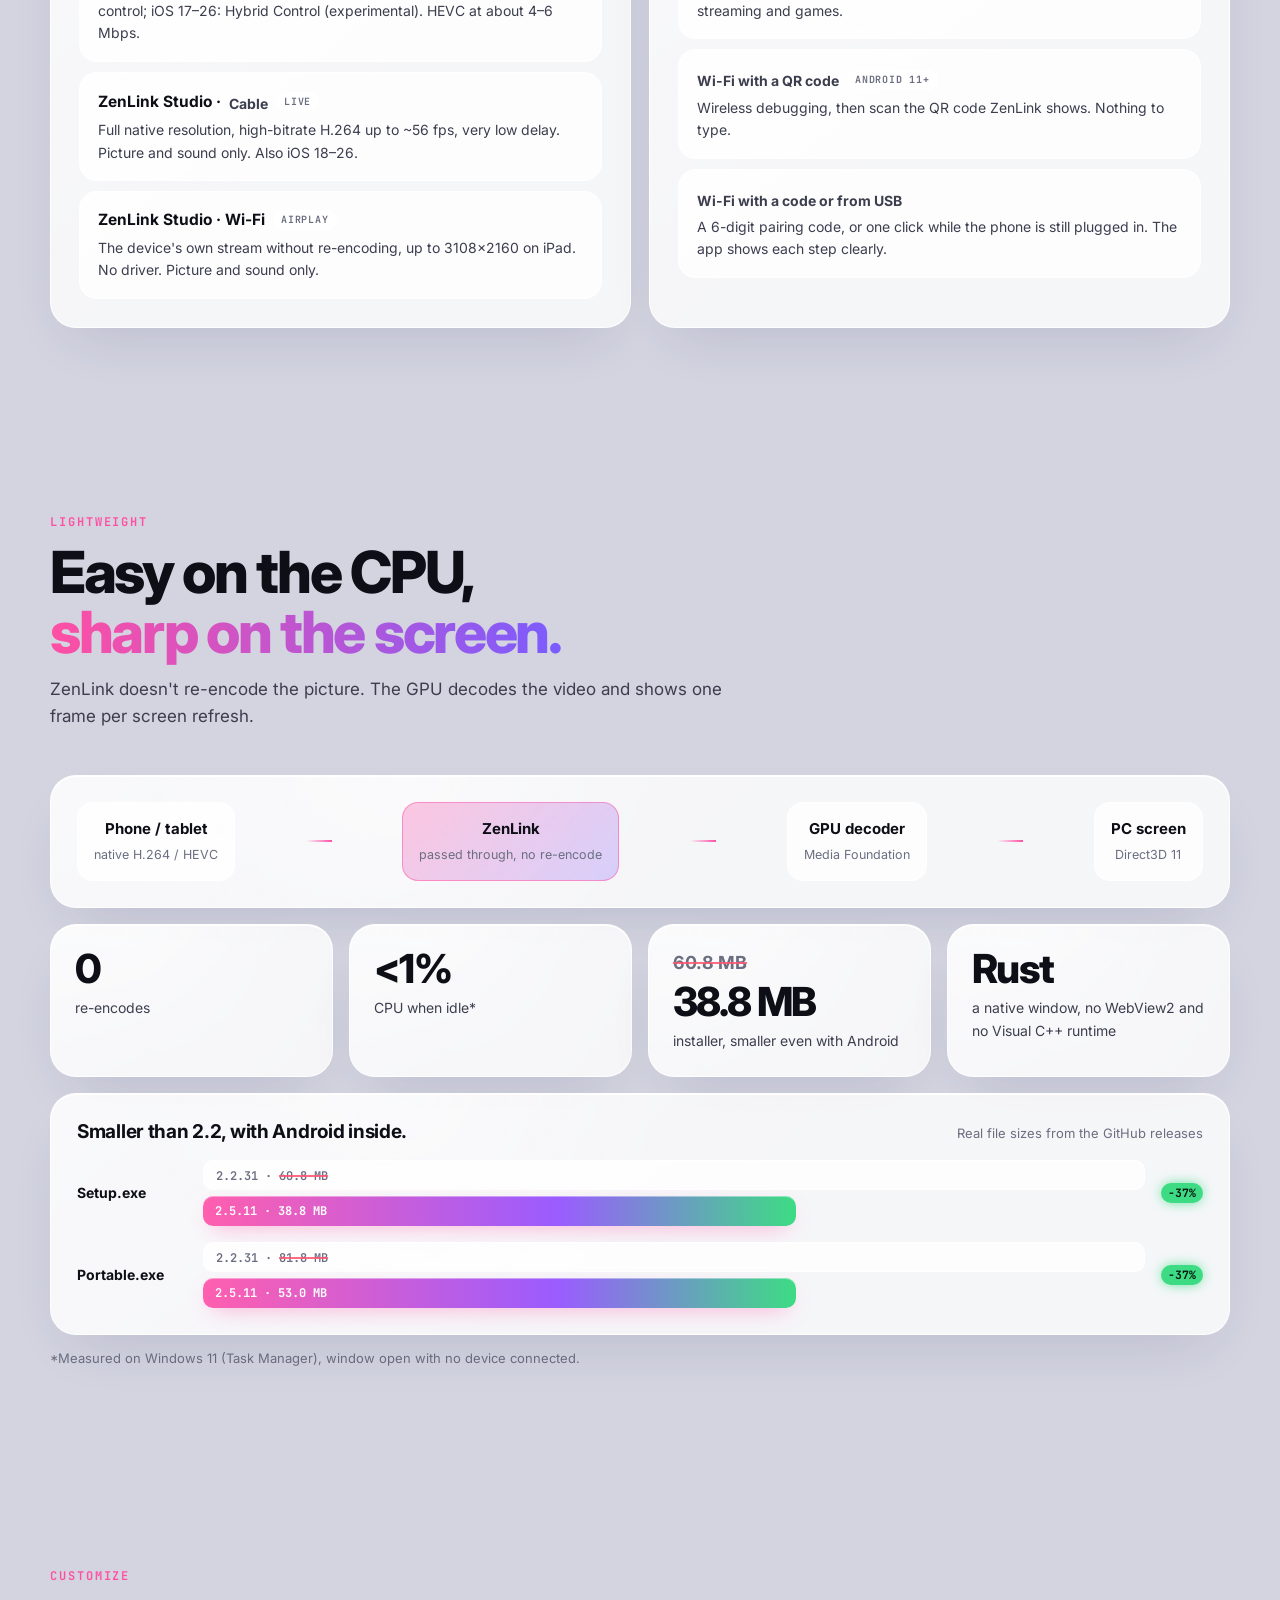
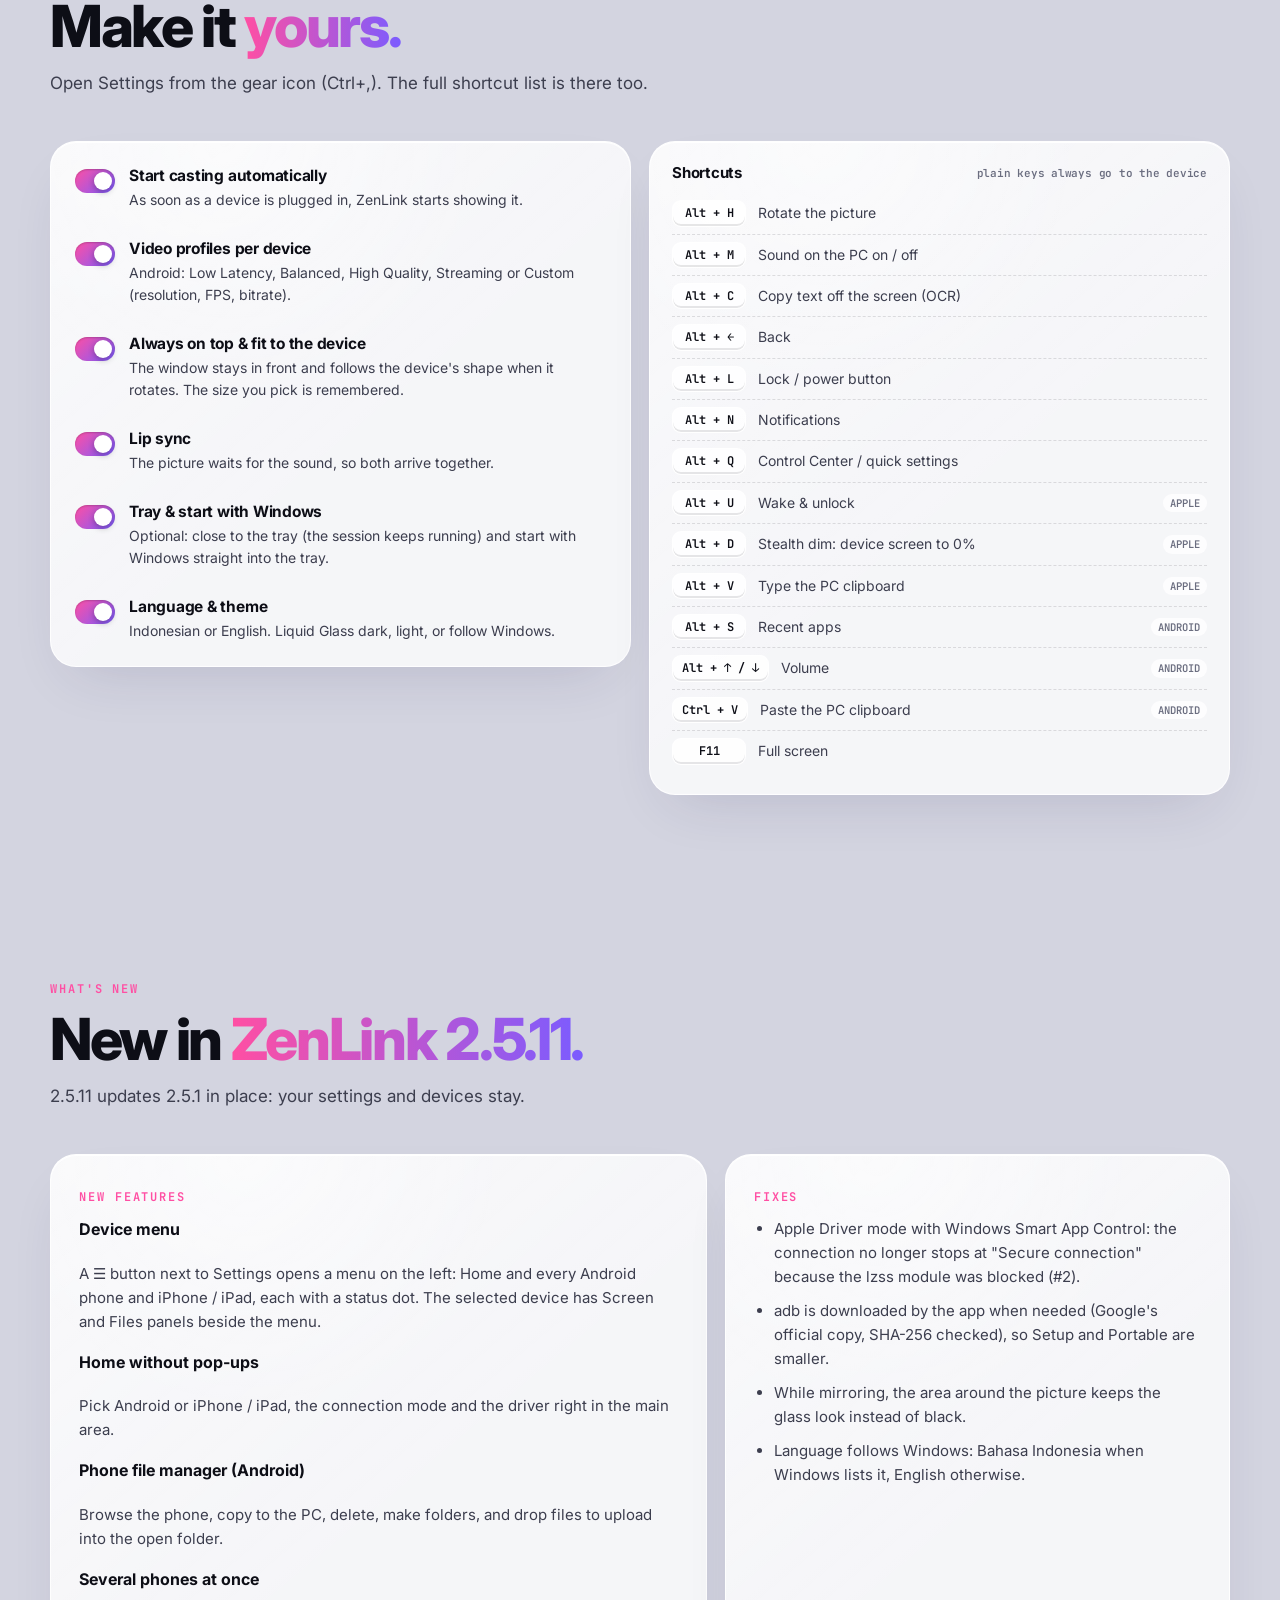
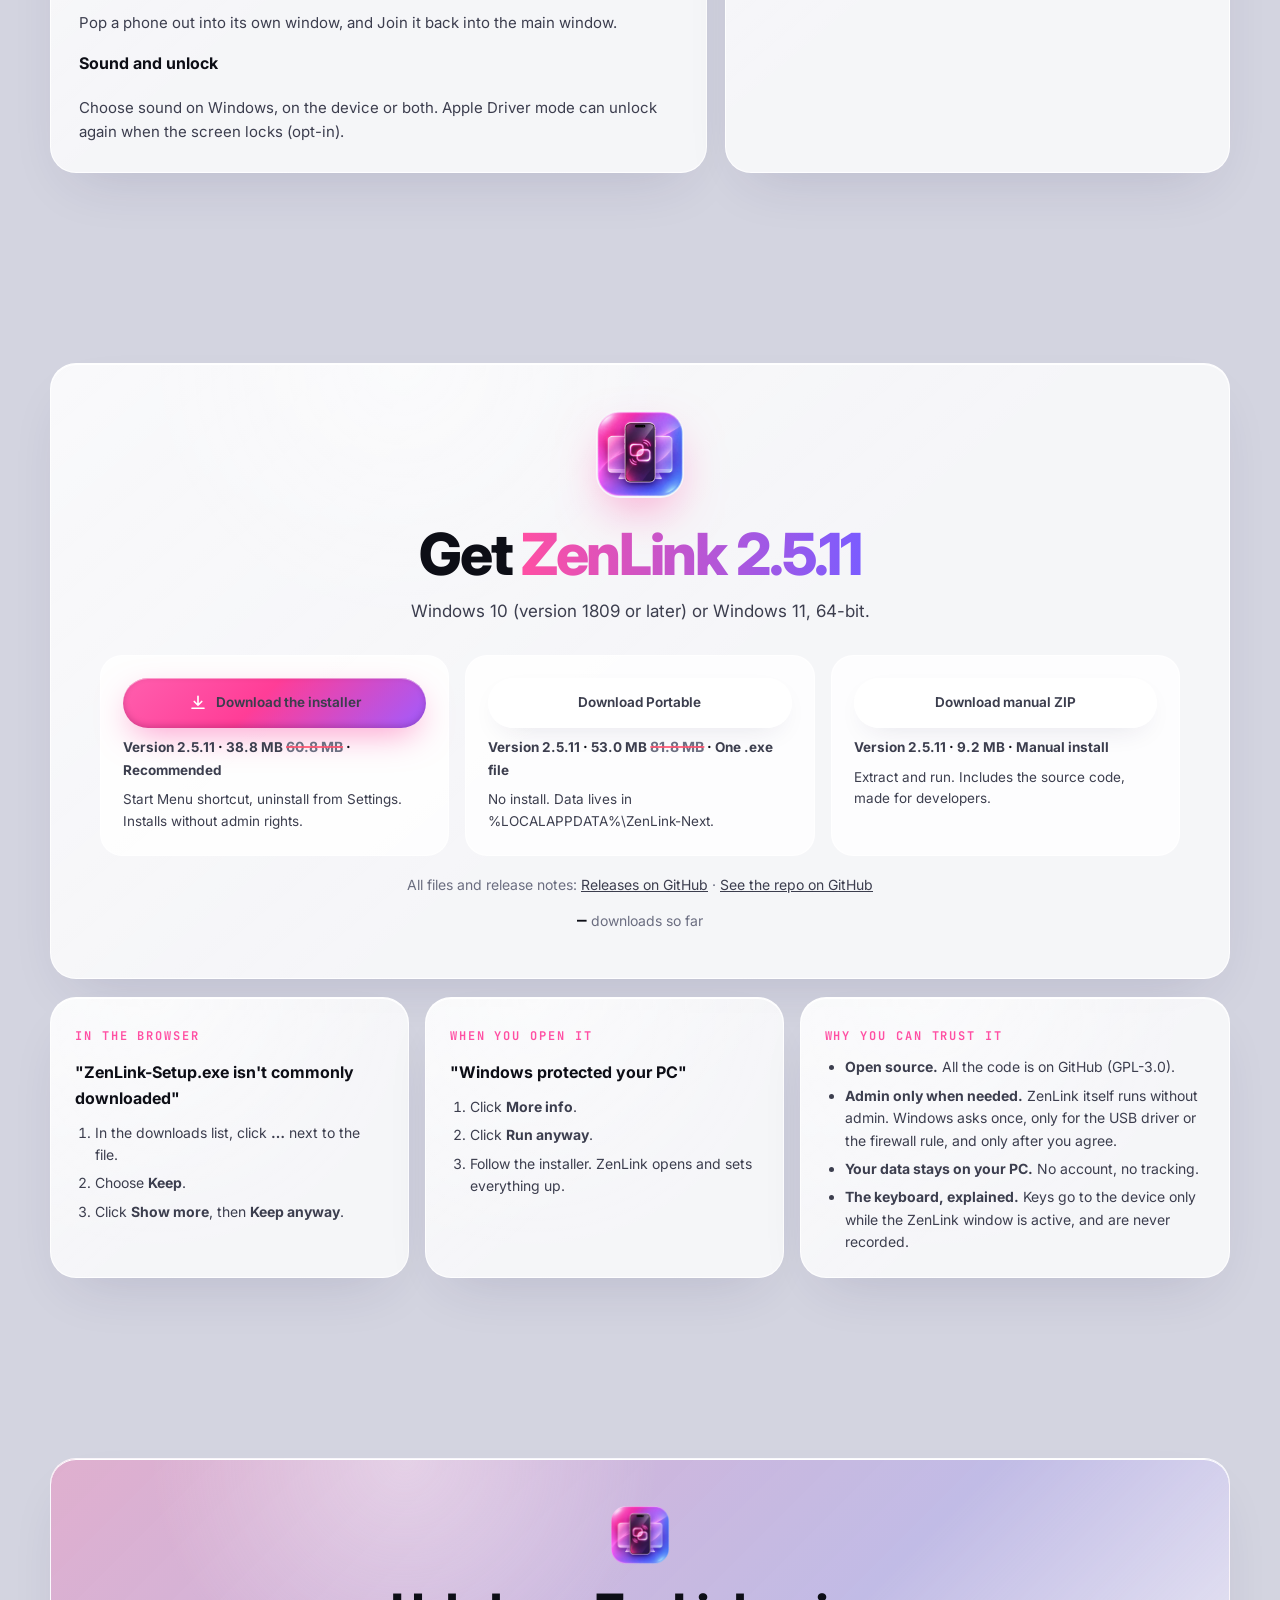
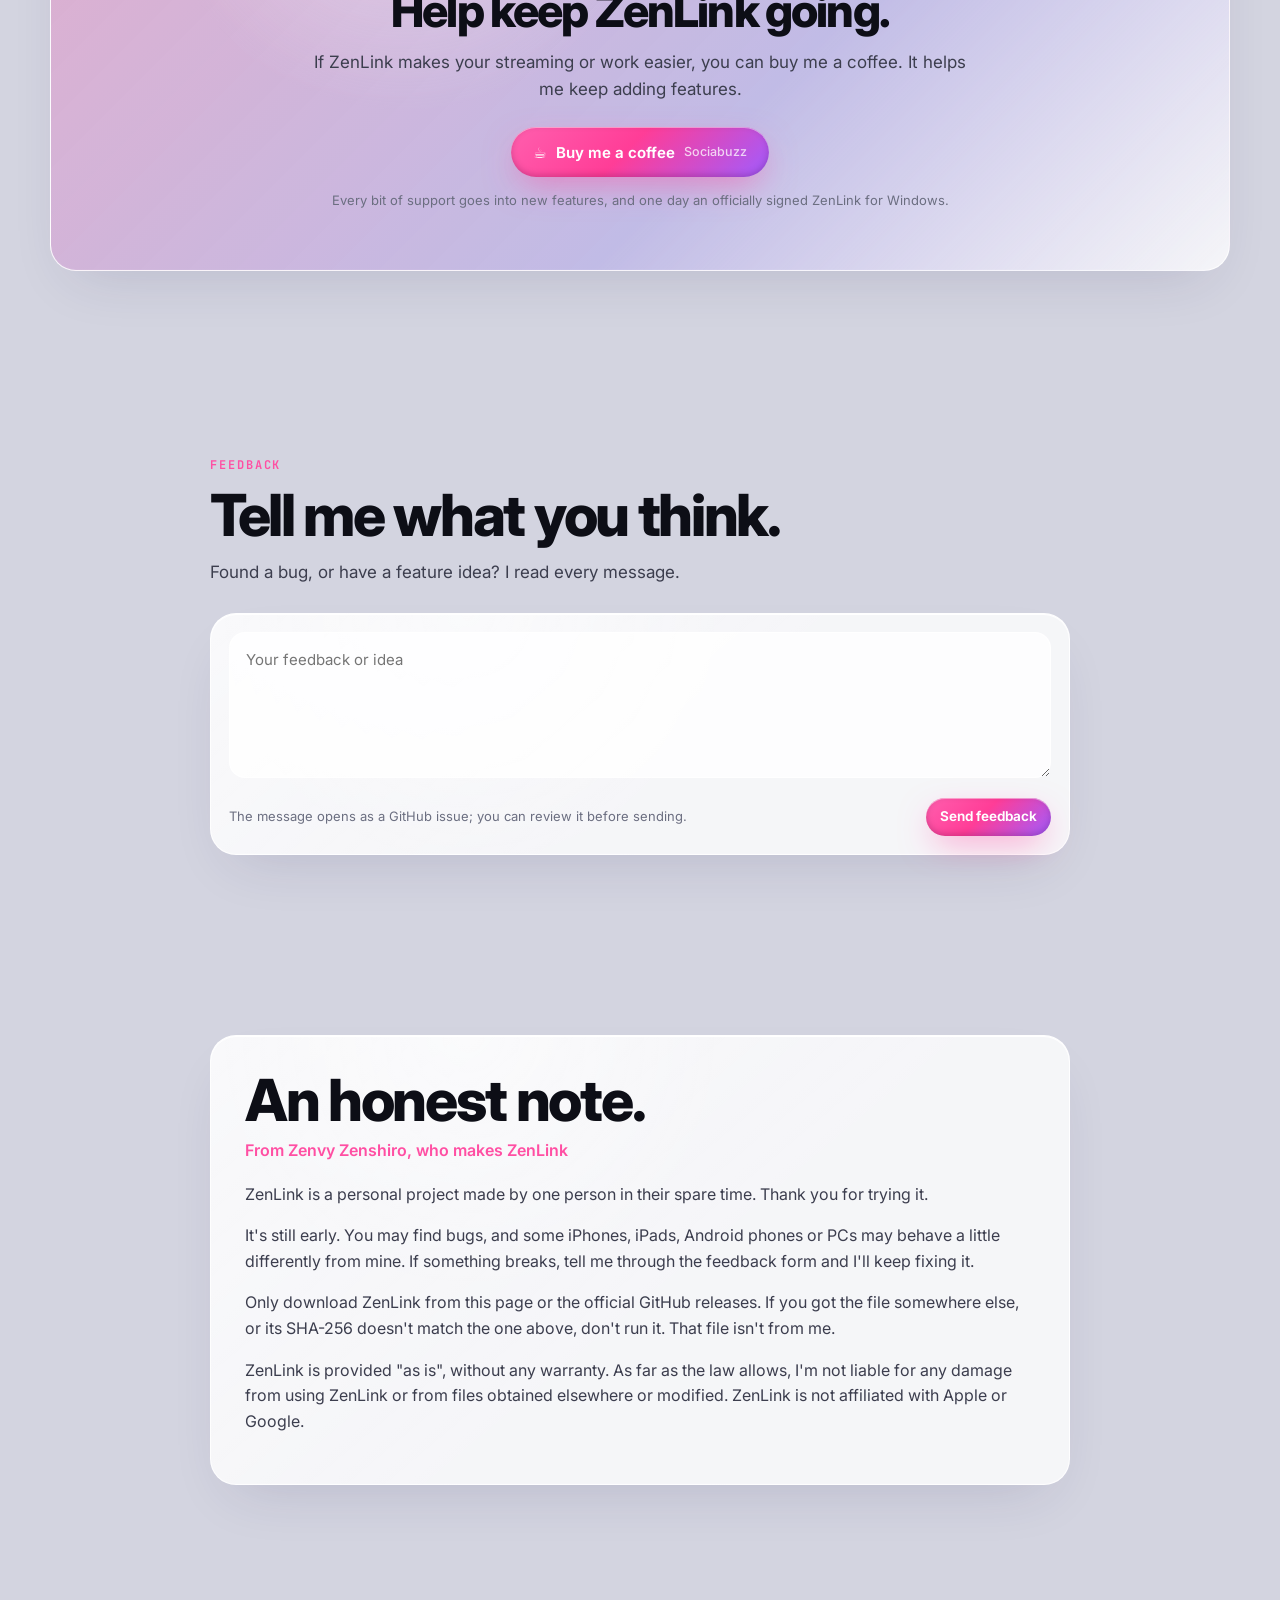
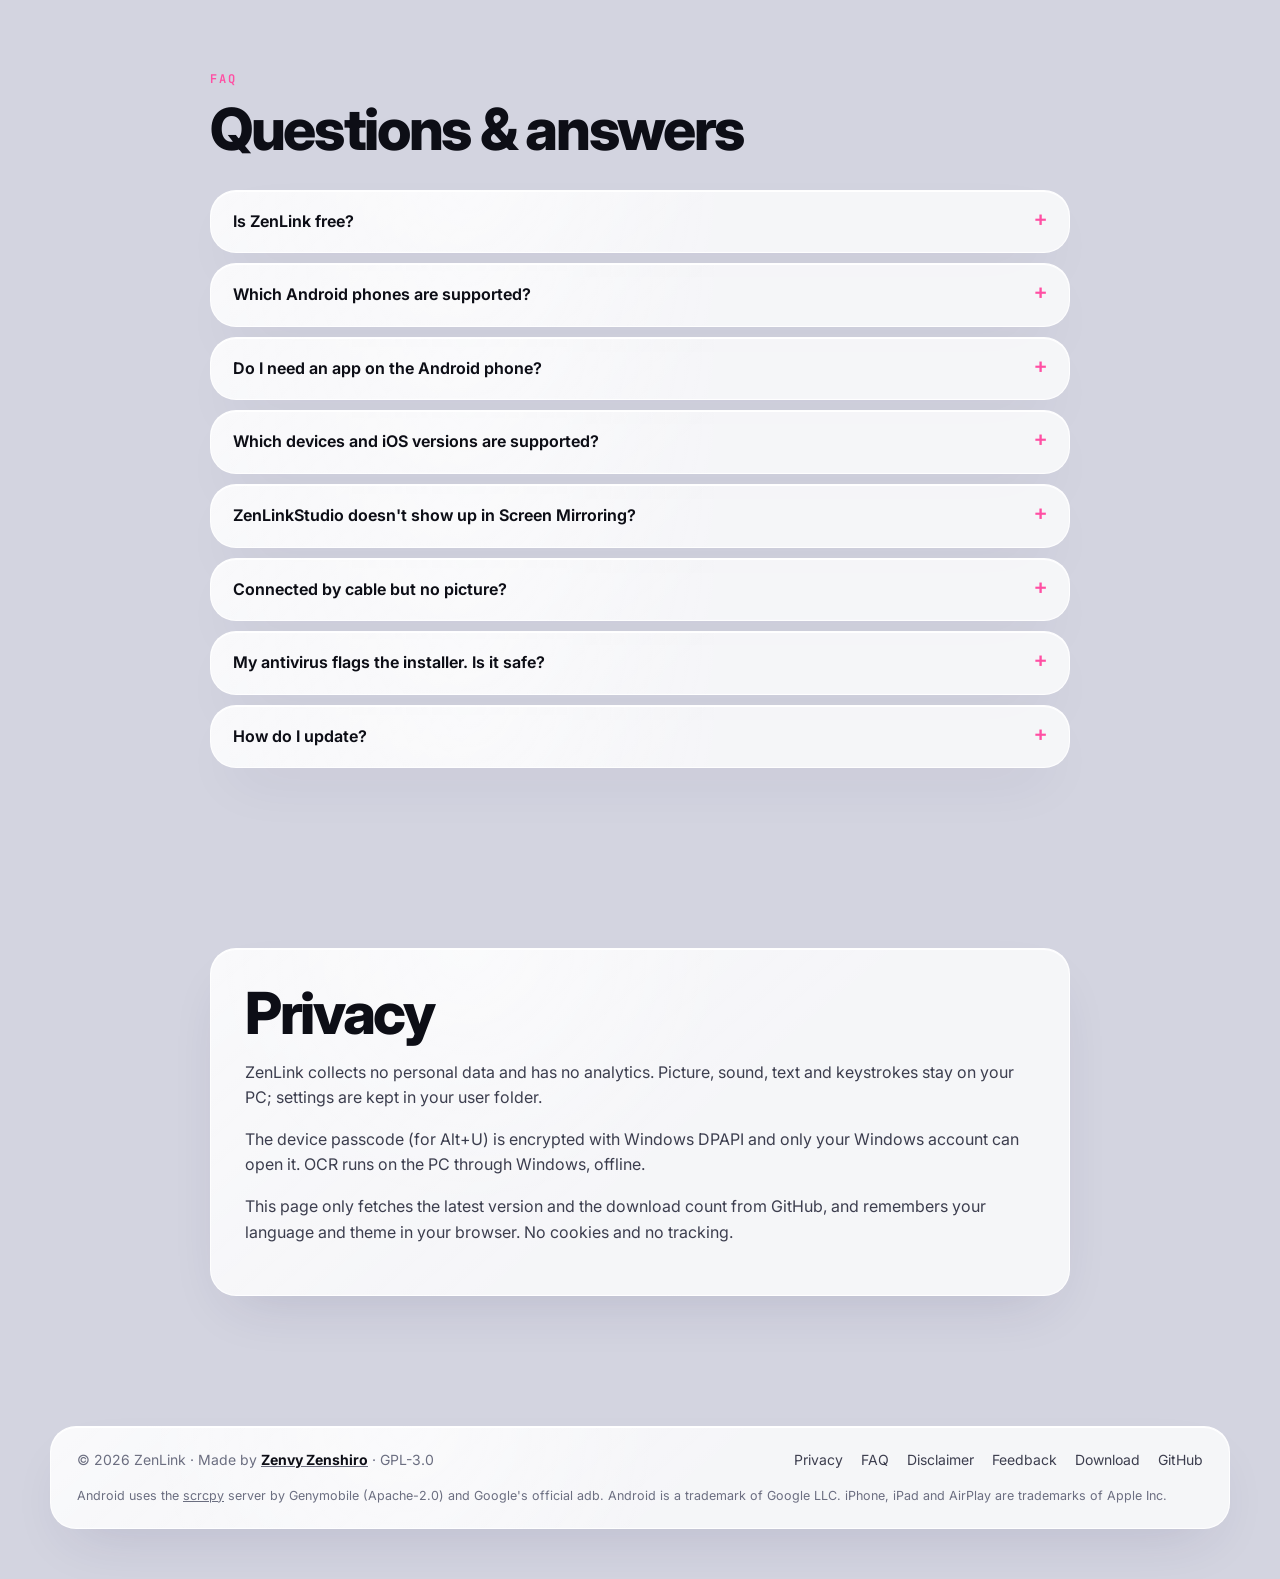
==== commit bed6e409: "docs: 2.5.11 changelog, website what's new and download badge Co-Authored-By: Claude Opus 5.5 <norep" ====
--- a/docs/index.html
+++ b/docs/index.html
@@ -104,7 +104,7 @@
       <a class="btn btn-love" href="https://sociabuzz.com/zenvy/tribe" target="_blank" rel="noopener" aria-label="Donate on Sociabuzz"><svg class="hrt" viewBox="0 0 24 24" fill="currentColor" aria-hidden="true"><path d="M12 21s-7.5-4.6-9.6-9.3C.9 8.2 3 4.5 6.6 4.5c2.1 0 3.6 1.1 5.4 3 1.8-1.9 3.3-3 5.4-3 3.6 0 5.7 3.7 4.2 7.2C19.5 16.4 12 21 12 21z"/></svg><span class="lbl">Donate</span></a>
     </div>
     <div class="meta">
-      <span><i class="dot"></i><span data-id="Versi" data-en="Version">Versi</span> <b class="ver">2.5.1</b></span>
+      <span><i class="dot"></i><span data-id="Versi" data-en="Version">Versi</span> <b class="ver">2.5.11</b></span>
       <span class="szchip"><s class="old-setup">60.8 MB</s> <b class="size">38.8 MB</b> <em class="save-setup">−37%</em></span>
       <span data-id="Gratis &amp; open source" data-en="Free &amp; open source">Gratis &amp; open source</span>
       <span><b class="dl-total">—</b> <span data-id="unduhan" data-en="downloads">unduhan</span></span>
@@ -531,8 +531,8 @@
   </div>
   <div class="shrink glass reveal">
     <div class="sh-head"><h3 data-id="Lebih kecil dari 2.2, padahal ada Android." data-en="Smaller than 2.2, with Android inside.">Lebih kecil dari 2.2, padahal ada Android.</h3><span class="fine" data-id="Ukuran file asli dari rilis GitHub" data-en="Real file sizes from the GitHub releases">Ukuran file asli dari rilis GitHub</span></div>
-    <div class="sh-row"><b>Setup.exe</b><div class="bars"><i class="b-old"><span>2.2.31 · <s class="old-setup">60.8 MB</s></span></i><i class="b-new" style="--w:63%" data-w="setup"><span><span class="ver">2.5.1</span> · <b class="size">38.8 MB</b></span></i></div><em class="save-setup">−37%</em></div>
-    <div class="sh-row"><b>Portable.exe</b><div class="bars"><i class="b-old"><span>2.2.31 · <s class="old-portable">81.8 MB</s></span></i><i class="b-new" style="--w:63%" data-w="portable"><span><span class="ver">2.5.1</span> · <b class="size-p">53.0 MB</b></span></i></div><em class="save-portable">−37%</em></div>
+    <div class="sh-row"><b>Setup.exe</b><div class="bars"><i class="b-old"><span>2.2.31 · <s class="old-setup">60.8 MB</s></span></i><i class="b-new" style="--w:63%" data-w="setup"><span><span class="ver">2.5.11</span> · <b class="size">38.8 MB</b></span></i></div><em class="save-setup">−37%</em></div>
+    <div class="sh-row"><b>Portable.exe</b><div class="bars"><i class="b-old"><span>2.2.31 · <s class="old-portable">81.8 MB</s></span></i><i class="b-new" style="--w:63%" data-w="portable"><span><span class="ver">2.5.11</span> · <b class="size-p">53.0 MB</b></span></i></div><em class="save-portable">−37%</em></div>
   </div>
   <p class="fine reveal" data-id="*Diukur di Windows 11 (Task Manager), jendela terbuka tanpa perangkat tersambung." data-en="*Measured on Windows 11 (Task Manager), window open with no device connected.">*Diukur di Windows 11 (Task Manager), jendela terbuka tanpa perangkat tersambung.</p>
 </section>
@@ -575,27 +575,27 @@
 <section id="baru" class="wrap">
   <div class="reveal">
     <span class="eyebrow" data-id="Yang baru" data-en="What's new">Yang baru</span>
-    <h2 data-id="Baru di <em>ZenLink 2.5.1.</em>" data-en="New in <em>ZenLink 2.5.1.</em>">Baru di <em>ZenLink 2.5.1.</em></h2>
-    <p class="sub" data-id="2.5.1 memperbarui 2.5.0 di tempat: pengaturan dan perangkatmu tetap. Di atas Android, jendela native Rust dan mode Apple dari 2.5." data-en="2.5.1 updates 2.5.0 in place: your settings and devices stay. On top of Android, the native Rust window and the Apple modes from 2.5.">2.5.1 memperbarui 2.5.0 di tempat: pengaturan dan perangkatmu tetap. Di atas Android, jendela native Rust dan mode Apple dari 2.5.</p>
+    <h2 data-id="Baru di &lt;em&gt;ZenLink 2.5.11.&lt;/em&gt;" data-en="New in &lt;em&gt;ZenLink 2.5.11.&lt;/em&gt;">Baru di <em>ZenLink 2.5.11.</em></h2>
+    <p class="sub" data-id="2.5.11 memperbarui 2.5.1 di tempat: pengaturan dan perangkatmu tetap." data-en="2.5.11 updates 2.5.1 in place: your settings and devices stay.">2.5.11 memperbarui 2.5.1 di tempat: pengaturan dan perangkatmu tetap.</p>
   </div>
   <div class="news">
     <div class="glass reveal">
       <span class="eyebrow" data-id="Fitur baru" data-en="New features">Fitur baru</span>
       <dl>
-        <dt data-id="Pilih iPhone / iPad-mu" data-en="Pick your iPhone / iPad">Pilih iPhone / iPad-mu</dt><dd data-id="Layar Apple menampilkan semua perangkat yang tersambung (USB atau Wi-Fi, versi iOS, status) dan yang pernah dipakai. Klik satu untuk dipilih." data-en="The Apple screen lists every connected device (USB or Wi-Fi, iOS version, status) and the ones you used before. Click one to choose it.">Layar Apple menampilkan semua perangkat yang tersambung (USB atau Wi-Fi, versi iOS, status) dan yang pernah dipakai. Klik satu untuk dipilih.</dd>
-        <dt data-id="Peluncur aplikasi Android" data-en="Android apps launcher">Peluncur aplikasi Android</dt><dd data-id="Tombol Apps di dock: grid aplikasi HP yang bisa dicari. Buka di layar HP, atau (Android 10+) di jendelanya sendiri." data-en="Apps in the dock: a searchable grid of the phone's apps. Open one on the phone's screen or (Android 10+) in its own window.">Tombol Apps di dock: grid aplikasi HP yang bisa dicari. Buka di layar HP, atau (Android 10+) di jendelanya sendiri.</dd>
-        <dt data-id="Seret file ke jendela" data-en="Drop files on the window">Seret file ke jendela</dt><dd data-id="Android: file .apk langsung terpasang, file lain masuk ke folder Download, dengan progres." data-en="Android: an .apk installs, any other file goes to the Download folder, with progress.">Android: file .apk langsung terpasang, file lain masuk ke folder Download, dengan progres.</dd>
-        <dt data-id="Update di dalam ZenLink" data-en="Updates inside ZenLink">Update di dalam ZenLink</dt><dd data-id="Pengaturan › Update mengecek GitHub (Stabil atau Beta), mengunduh dengan cek SHA-256 dan memperbarui di tempat." data-en="Settings › Updates checks GitHub (Stable or Beta), downloads with a SHA-256 check and updates in place.">Pengaturan › Update mengecek GitHub (Stabil atau Beta), mengunduh dengan cek SHA-256 dan memperbarui di tempat.</dd>
-        <dt data-id="Log di satu tempat" data-en="Logs in one place">Log di satu tempat</dt><dd data-id="Log jendela, backend, crash dan setup di satu folder. Pengaturan › Tentang › Buka folder log." data-en="Window, backend, crash and setup logs in one folder. Settings › About › Open log folder.">Log jendela, backend, crash dan setup di satu folder. Pengaturan › Tentang › Buka folder log.</dd>
+        <dt data-id="Menu perangkat" data-en="Device menu">Menu perangkat</dt><dd data-id="Tombol ☰ di samping Pengaturan membuka menu kiri: Beranda dan semua HP Android serta iPhone / iPad, lengkap dengan titik status. Perangkat terpilih punya panel Layar dan File di samping menu." data-en="A ☰ button next to Settings opens a menu on the left: Home and every Android phone and iPhone / iPad, each with a status dot. The selected device has Screen and Files panels beside the menu.">Tombol ☰ di samping Pengaturan membuka menu kiri: Beranda dan semua HP Android serta iPhone / iPad, lengkap dengan titik status. Perangkat terpilih punya panel Layar dan File di samping menu.</dd>
+        <dt data-id="Beranda tanpa pop-up" data-en="Home without pop-ups">Beranda tanpa pop-up</dt><dd data-id="Pilih Android atau iPhone / iPad, mode koneksi dan driver langsung di area utama." data-en="Pick Android or iPhone / iPad, the connection mode and the driver right in the main area.">Pilih Android atau iPhone / iPad, mode koneksi dan driver langsung di area utama.</dd>
+        <dt data-id="File manager HP (Android)" data-en="Phone file manager (Android)">File manager HP (Android)</dt><dd data-id="Jelajahi isi HP, salin ke PC, hapus, buat folder, dan seret file untuk diunggah ke folder yang terbuka." data-en="Browse the phone, copy to the PC, delete, make folders, and drop files to upload into the open folder.">Jelajahi isi HP, salin ke PC, hapus, buat folder, dan seret file untuk diunggah ke folder yang terbuka.</dd>
+        <dt data-id="Beberapa HP sekaligus" data-en="Several phones at once">Beberapa HP sekaligus</dt><dd data-id="Pisahkan HP ke jendelanya sendiri, lalu Gabung lagi ke jendela utama." data-en="Pop a phone out into its own window, and Join it back into the main window.">Pisahkan HP ke jendelanya sendiri, lalu Gabung lagi ke jendela utama.</dd>
+        <dt data-id="Suara dan buka kunci" data-en="Sound and unlock">Suara dan buka kunci</dt><dd data-id="Pilih suara di Windows, di perangkat, atau keduanya. Mode Apple Driver bisa membuka kunci lagi saat layar terkunci (opsional)." data-en="Choose sound on Windows, on the device or both. Apple Driver mode can unlock again when the screen locks (opt-in).">Pilih suara di Windows, di perangkat, atau keduanya. Mode Apple Driver bisa membuka kunci lagi saat layar terkunci (opsional).</dd>
       </dl>
     </div>
     <div class="glass reveal">
       <span class="eyebrow" data-id="Perbaikan" data-en="Fixes">Perbaikan</span>
       <ul class="fixes">
-        <li data-id="ZenLink Studio lewat Wi-Fi tidak lagi terlihat macet di &quot;Menghubungkan…&quot;: menunggu iPhone / iPad dan menampilkan langkah Screen Mirroring." data-en="ZenLink Studio over Wi-Fi no longer looks stuck on &quot;Connecting…&quot;: it waits for the iPhone / iPad and shows the Screen Mirroring steps.">ZenLink Studio lewat Wi-Fi tidak lagi terlihat macet di &quot;Menghubungkan…&quot;: menunggu iPhone / iPad dan menampilkan langkah Screen Mirroring.</li>
-        <li data-id="&quot;Backend not found&quot; sekarang menjelaskan apa yang kurang dan apa yang harus dilakukan." data-en="&quot;Backend not found&quot; now says what is missing and what to do.">&quot;Backend not found&quot; sekarang menjelaskan apa yang kurang dan apa yang harus dilakukan.</li>
-        <li data-id="Daftar aplikasi Android tidak lagi gagal dengan &quot;os error 10060&quot; di HP yang lebih lambat." data-en="The Android app list no longer fails with &quot;os error 10060&quot; on slower phones.">Daftar aplikasi Android tidak lagi gagal dengan &quot;os error 10060&quot; di HP yang lebih lambat.</li>
-        <li data-id="Installer: satu izin administrator untuk jaringan lokal sekarang juga mengizinkan adb bawaan." data-en="Installer: the one administrator prompt for the local network now also allows the bundled adb.">Installer: satu izin administrator untuk jaringan lokal sekarang juga mengizinkan adb bawaan.</li>
+        <li data-id="Mode Apple Driver dengan Smart App Control Windows: koneksi tidak lagi berhenti di &quot;Secure connection&quot; karena modul lzss diblokir (#2)." data-en="Apple Driver mode with Windows Smart App Control: the connection no longer stops at &quot;Secure connection&quot; because the lzss module was blocked (#2).">Mode Apple Driver dengan Smart App Control Windows: koneksi tidak lagi berhenti di &quot;Secure connection&quot; karena modul lzss diblokir (#2).</li>
+        <li data-id="adb diunduh dari aplikasi saat dibutuhkan (resmi dari Google, dicek SHA-256), jadi Setup dan Portable lebih kecil." data-en="adb is downloaded by the app when needed (Google&#x27;s official copy, SHA-256 checked), so Setup and Portable are smaller.">adb diunduh dari aplikasi saat dibutuhkan (resmi dari Google, dicek SHA-256), jadi Setup dan Portable lebih kecil.</li>
+        <li data-id="Saat mirroring, area di sekitar gambar tetap kaca, bukan hitam." data-en="While mirroring, the area around the picture keeps the glass look instead of black.">Saat mirroring, area di sekitar gambar tetap kaca, bukan hitam.</li>
+        <li data-id="Bahasa mengikuti Windows: Bahasa Indonesia bila ada di daftar bahasa Windows, selain itu English." data-en="Language follows Windows: Bahasa Indonesia when Windows lists it, English otherwise.">Bahasa mengikuti Windows: Bahasa Indonesia bila ada di daftar bahasa Windows, selain itu English.</li>
       </ul>
     </div>
   </div>
@@ -604,22 +604,22 @@
 <section id="unduh" class="wrap">
   <div class="dl glass reveal">
     <img class="logo" src="logo.png" alt="" width="88" height="88">
-    <h2 data-id="Dapatkan <em>ZenLink 2.5.1</em>" data-en="Get <em>ZenLink 2.5.1</em>">Dapatkan <em>ZenLink 2.5.1</em></h2>
+    <h2 data-id="Dapatkan <em>ZenLink 2.5.11</em>" data-en="Get <em>ZenLink 2.5.11</em>">Dapatkan <em>ZenLink 2.5.11</em></h2>
     <p class="sub" style="margin-left:auto;margin-right:auto" data-id="Windows 10 (versi 1809 atau lebih baru) atau Windows 11, 64-bit." data-en="Windows 10 (version 1809 or later) or Windows 11, 64-bit.">Windows 10 (versi 1809 atau lebih baru) atau Windows 11, 64-bit.</p>
     <div class="dlbtns">
       <div class="dlopt">
         <a class="btn btn-main" id="f-setup" href="https://github.com/zenvyzenshiro/zenlink/releases/latest"><svg viewBox="0 0 24 24" fill="none" stroke="currentColor" stroke-width="2.2" stroke-linecap="round" stroke-linejoin="round" aria-hidden="true"><path d="M12 3v12m0 0 5-5m-5 5-5-5M4 19h16"/></svg><span data-id="Unduh Installer" data-en="Download the installer">Unduh Installer</span></a>
-        <b><span data-id="Versi" data-en="Version">Versi</span> <span class="ver">2.5.1</span> · <span class="size">38.8 MB</span> <s class="old-setup">60.8 MB</s> · <span data-id="Disarankan" data-en="Recommended">Disarankan</span></b>
+        <b><span data-id="Versi" data-en="Version">Versi</span> <span class="ver">2.5.11</span> · <span class="size">38.8 MB</span> <s class="old-setup">60.8 MB</s> · <span data-id="Disarankan" data-en="Recommended">Disarankan</span></b>
         <span data-id="Pintasan Start Menu, uninstall dari Pengaturan. Pasang tanpa hak admin." data-en="Start Menu shortcut, uninstall from Settings. Installs without admin rights.">Pintasan Start Menu, uninstall dari Pengaturan. Pasang tanpa hak admin.</span>
       </div>
       <div class="dlopt">
         <a class="btn btn-glass" id="f-portable" href="https://github.com/zenvyzenshiro/zenlink/releases/latest"><span data-id="Unduh Portable" data-en="Download Portable">Unduh Portable</span></a>
-        <b><span data-id="Versi" data-en="Version">Versi</span> <span class="ver">2.5.1</span> · <span class="size-p">53.0 MB</span> <s class="old-portable">81.8 MB</s> · <span data-id="Satu file .exe" data-en="One .exe file">Satu file .exe</span></b>
+        <b><span data-id="Versi" data-en="Version">Versi</span> <span class="ver">2.5.11</span> · <span class="size-p">53.0 MB</span> <s class="old-portable">81.8 MB</s> · <span data-id="Satu file .exe" data-en="One .exe file">Satu file .exe</span></b>
         <span data-id="Tanpa instalasi. Data disimpan di %LOCALAPPDATA%\ZenLink-Next." data-en="No install. Data lives in %LOCALAPPDATA%\ZenLink-Next.">Tanpa instalasi. Data disimpan di %LOCALAPPDATA%\ZenLink-Next.</span>
       </div>
       <div class="dlopt">
         <a class="btn btn-glass" id="f-source" href="https://github.com/zenvyzenshiro/zenlink/releases/latest"><span data-id="Unduh ZIP Manual" data-en="Download manual ZIP">Unduh ZIP Manual</span></a>
-        <b><span data-id="Versi" data-en="Version">Versi</span> <span class="ver">2.5.1</span> · <span class="size-z">9.2 MB</span> · <span data-id="Instalasi manual" data-en="Manual install">Instalasi manual</span></b>
+        <b><span data-id="Versi" data-en="Version">Versi</span> <span class="ver">2.5.11</span> · <span class="size-z">9.2 MB</span> · <span data-id="Instalasi manual" data-en="Manual install">Instalasi manual</span></b>
         <span data-id="Ekstrak lalu jalankan. Berisi kode sumber, cocok untuk developer." data-en="Extract and run. Includes the source code, made for developers.">Ekstrak lalu jalankan. Berisi kode sumber, cocok untuk developer.</span>
       </div>
     </div>
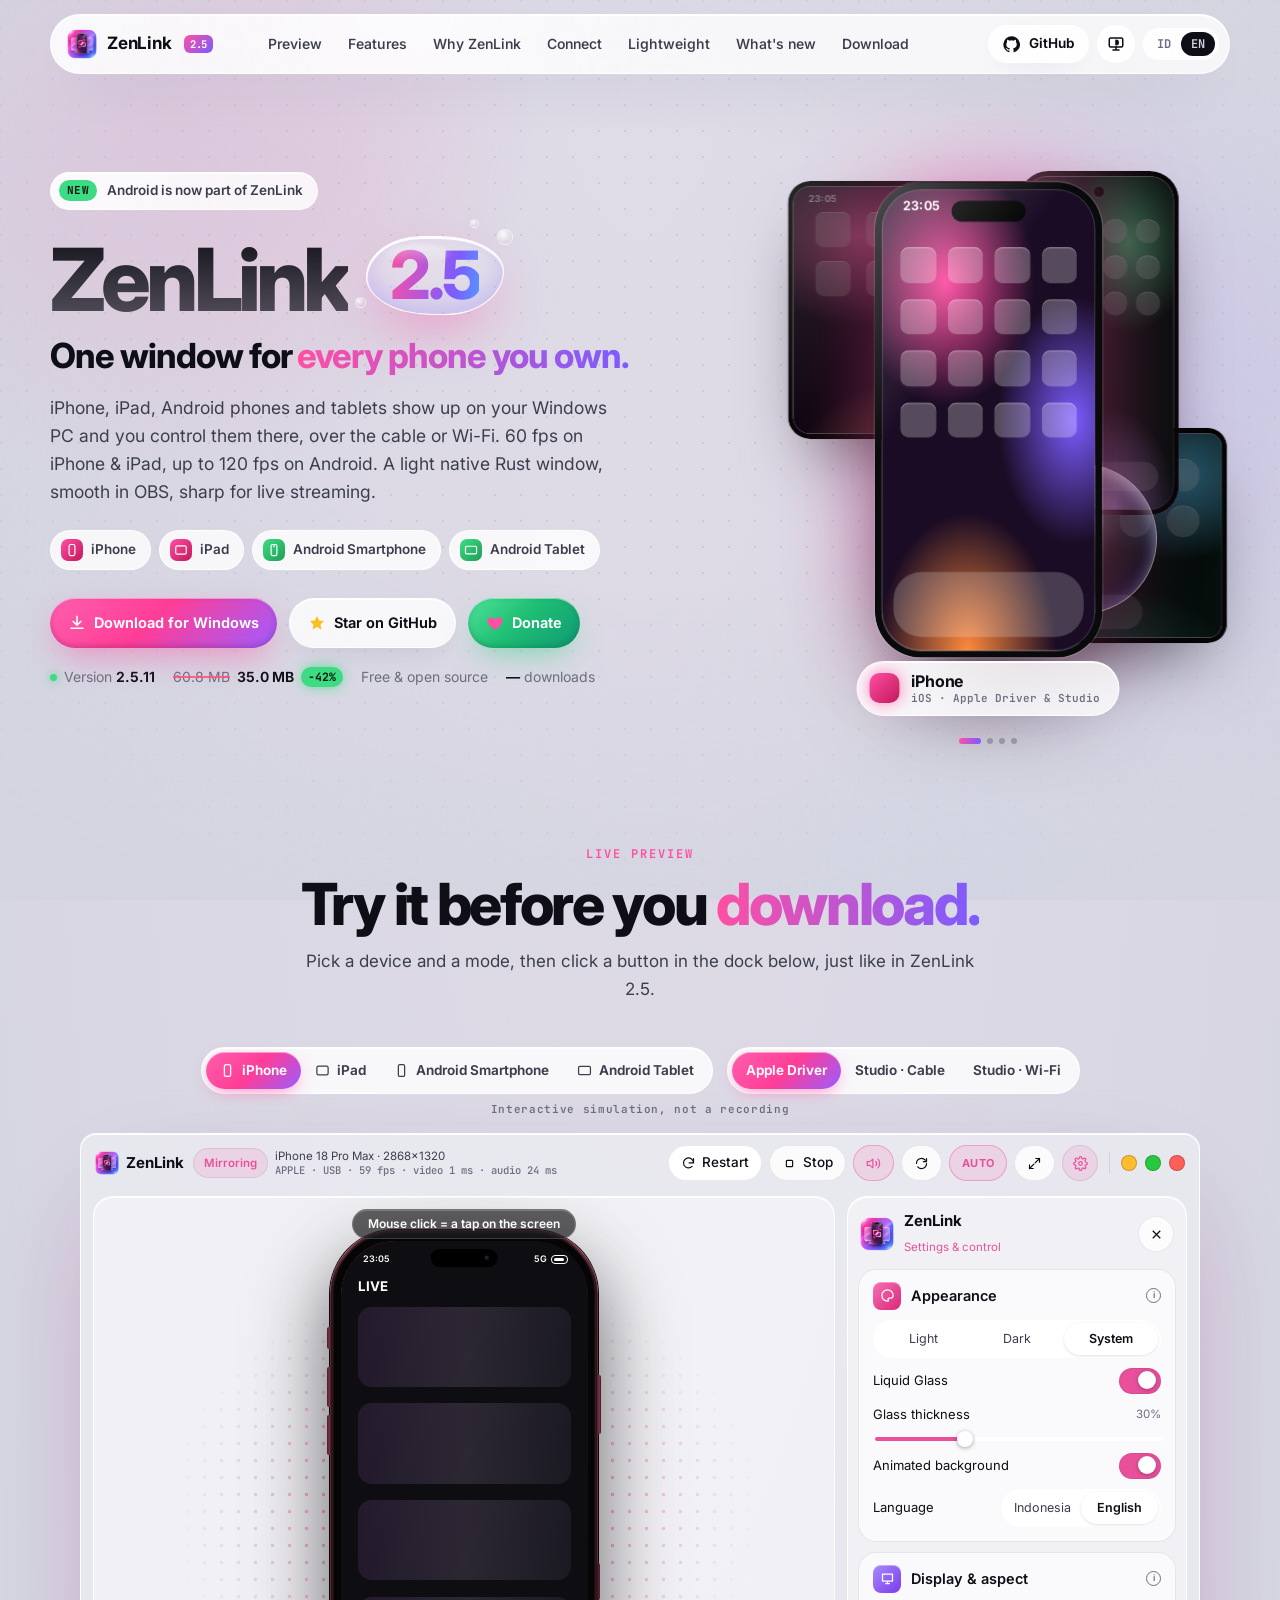
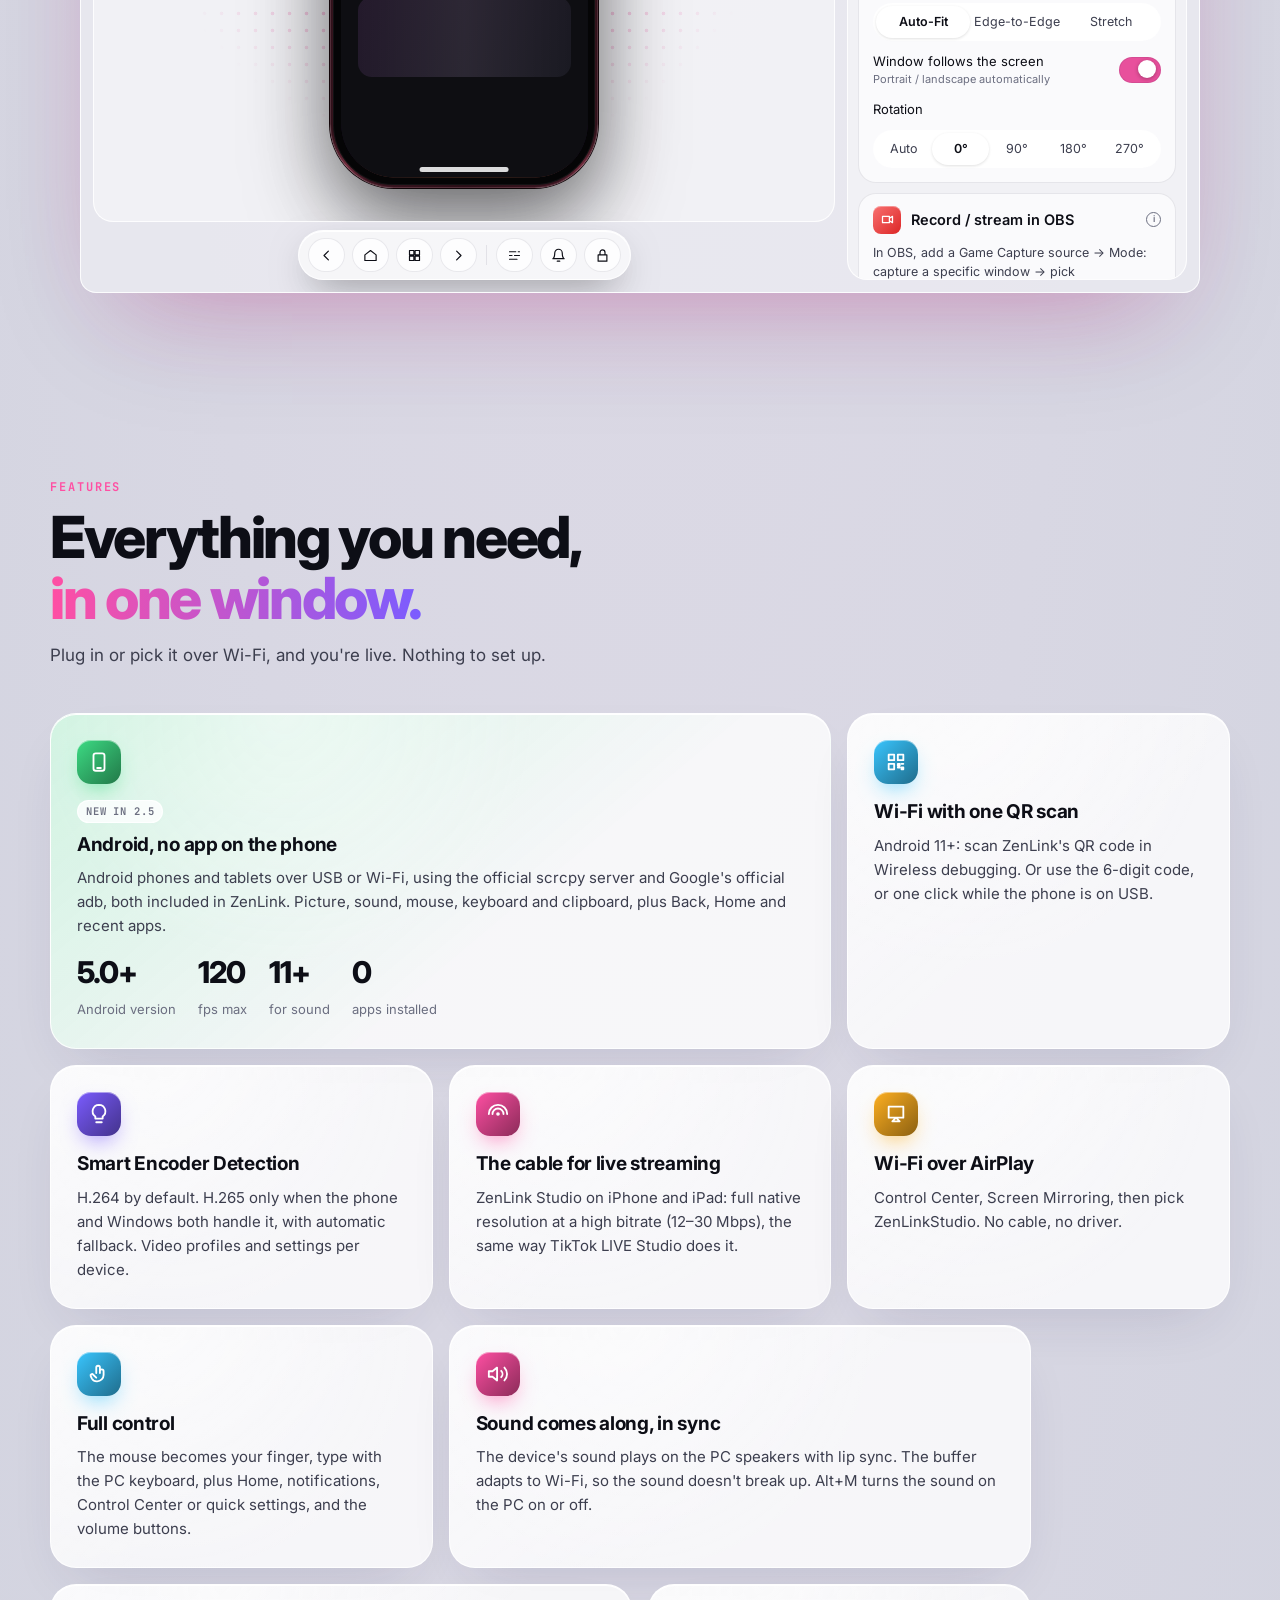
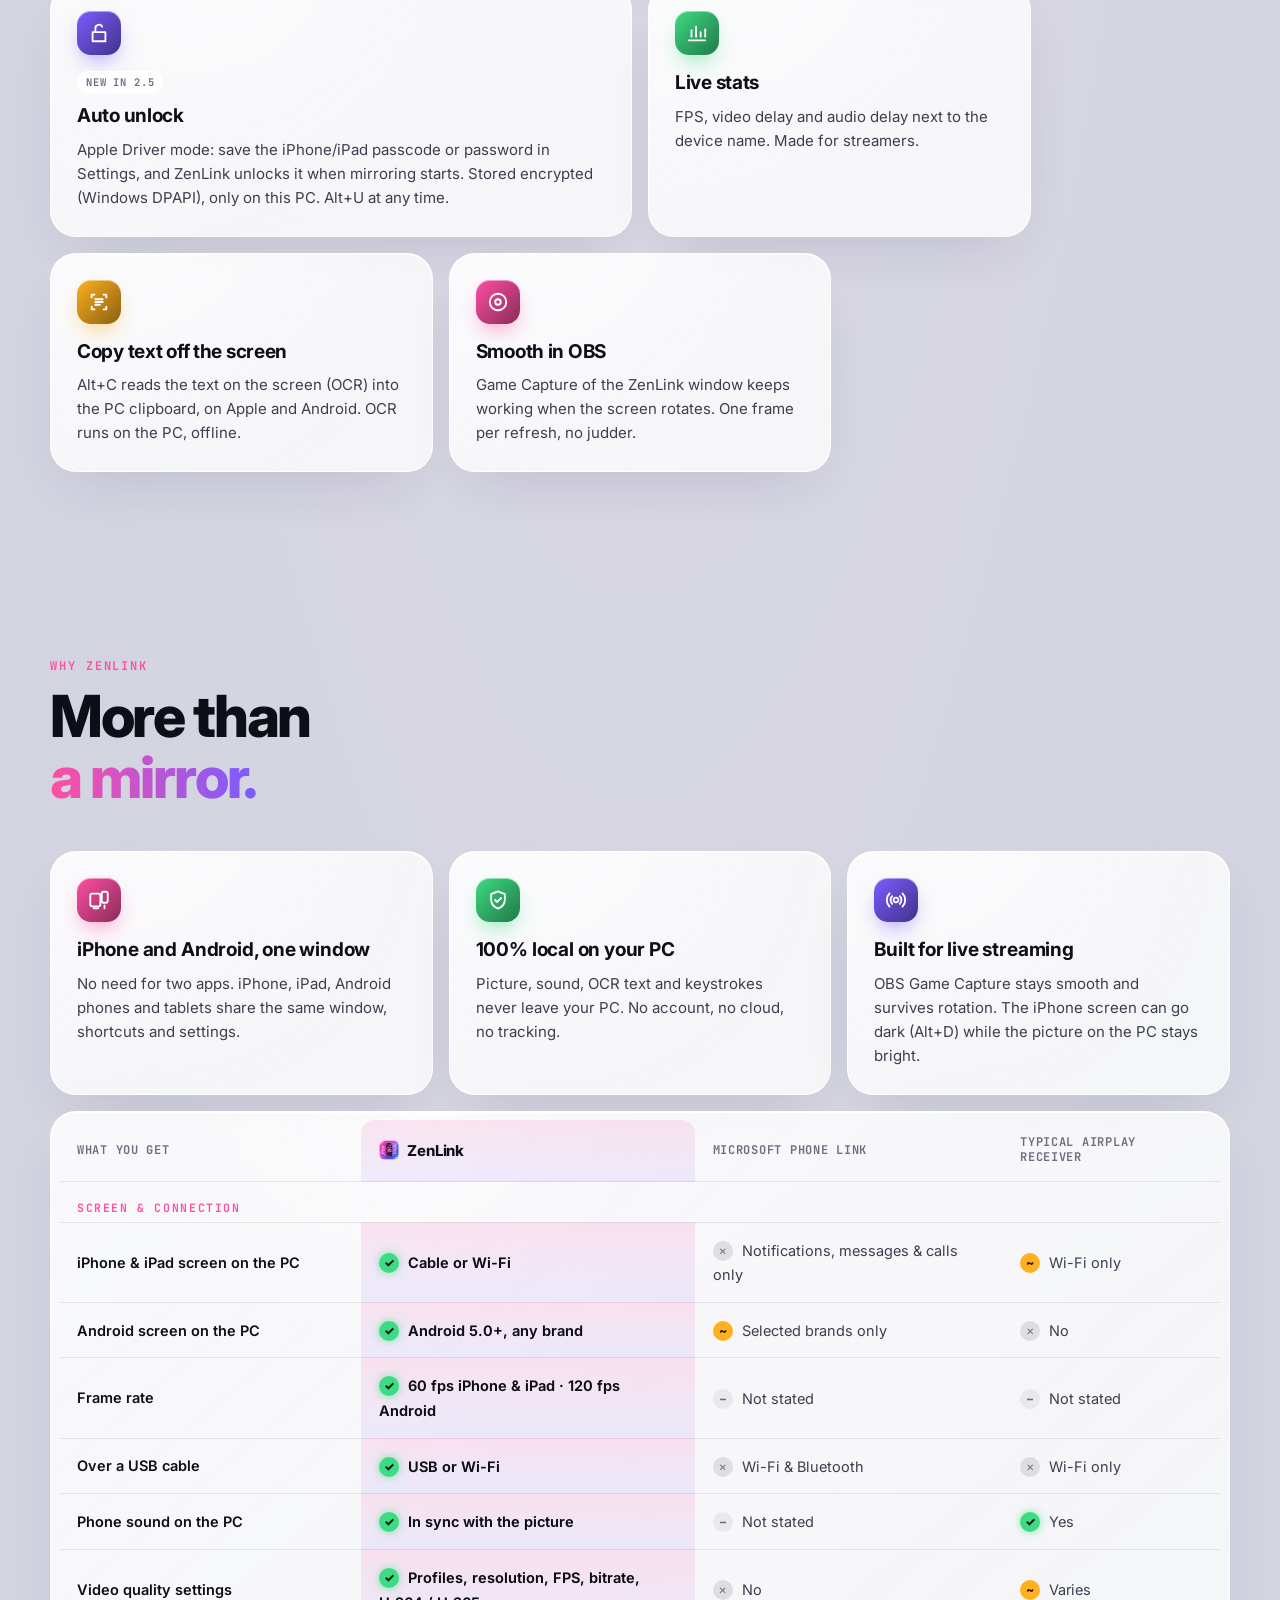
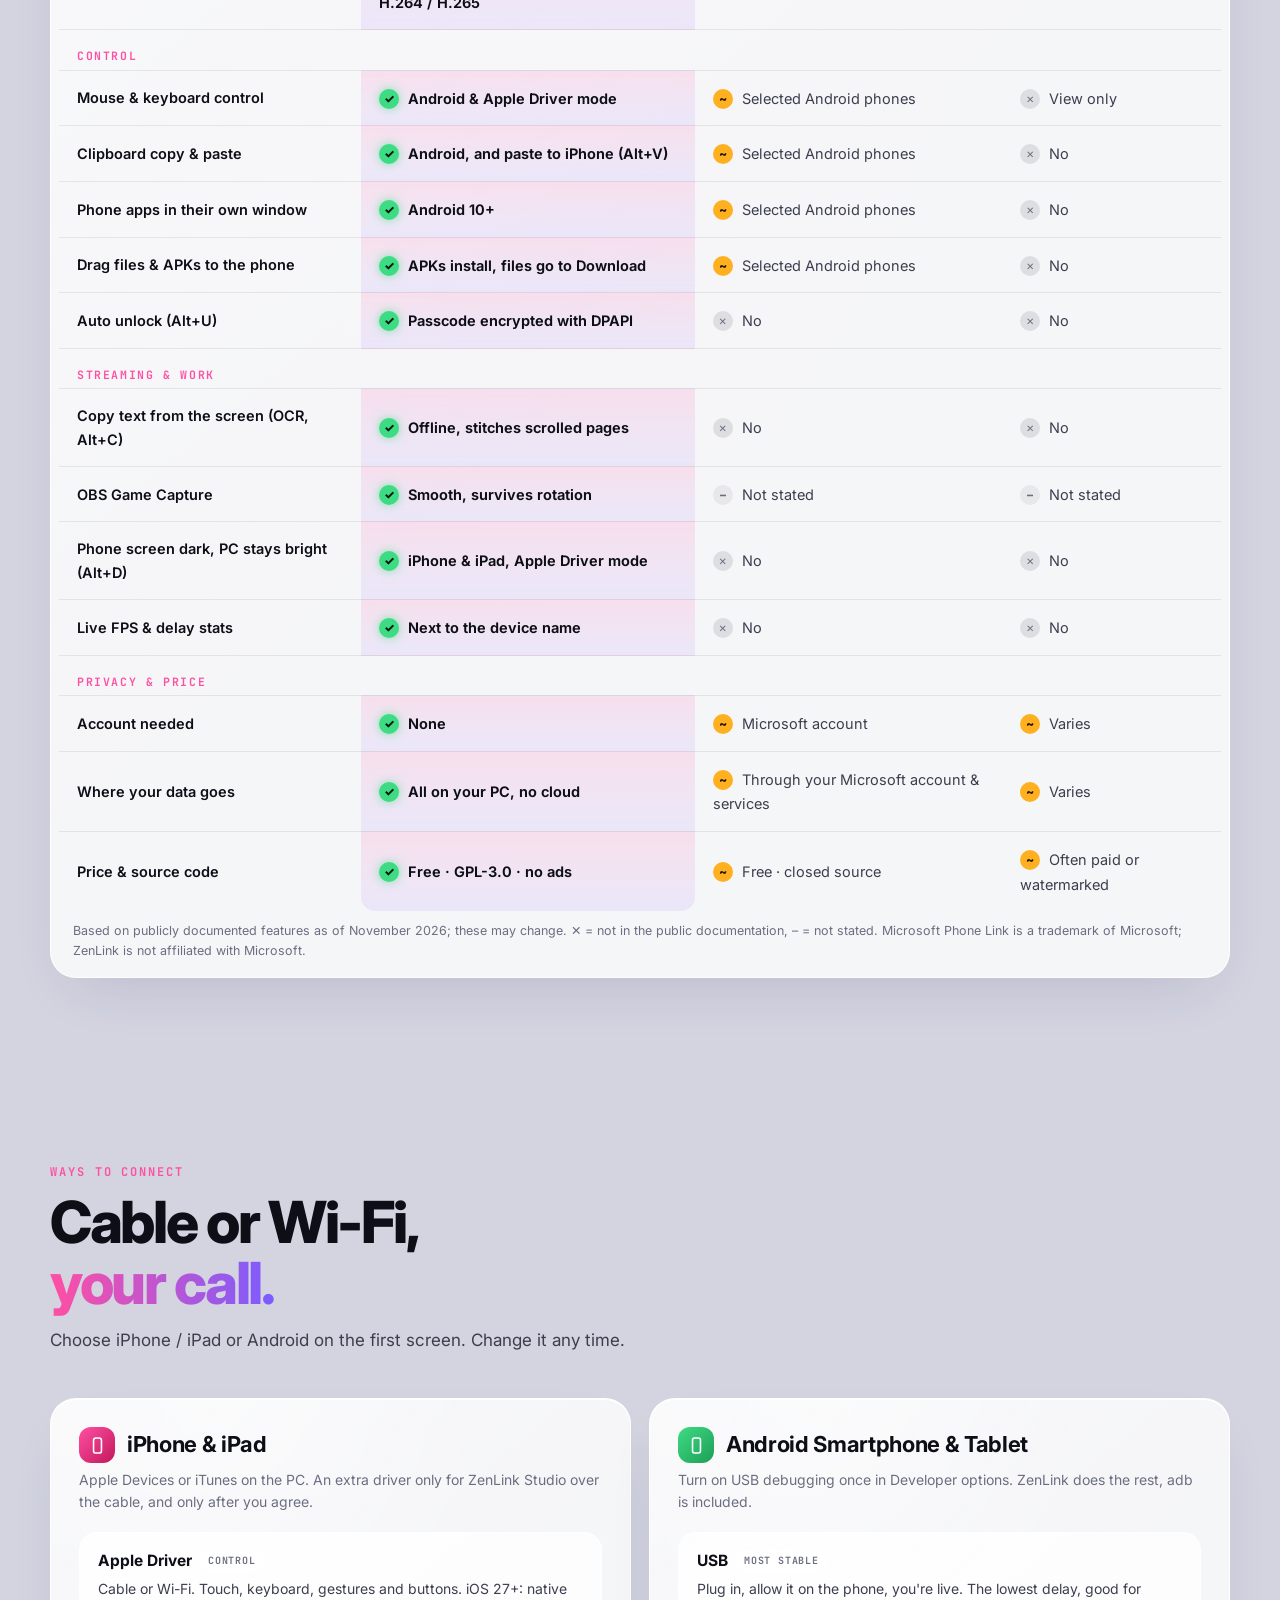
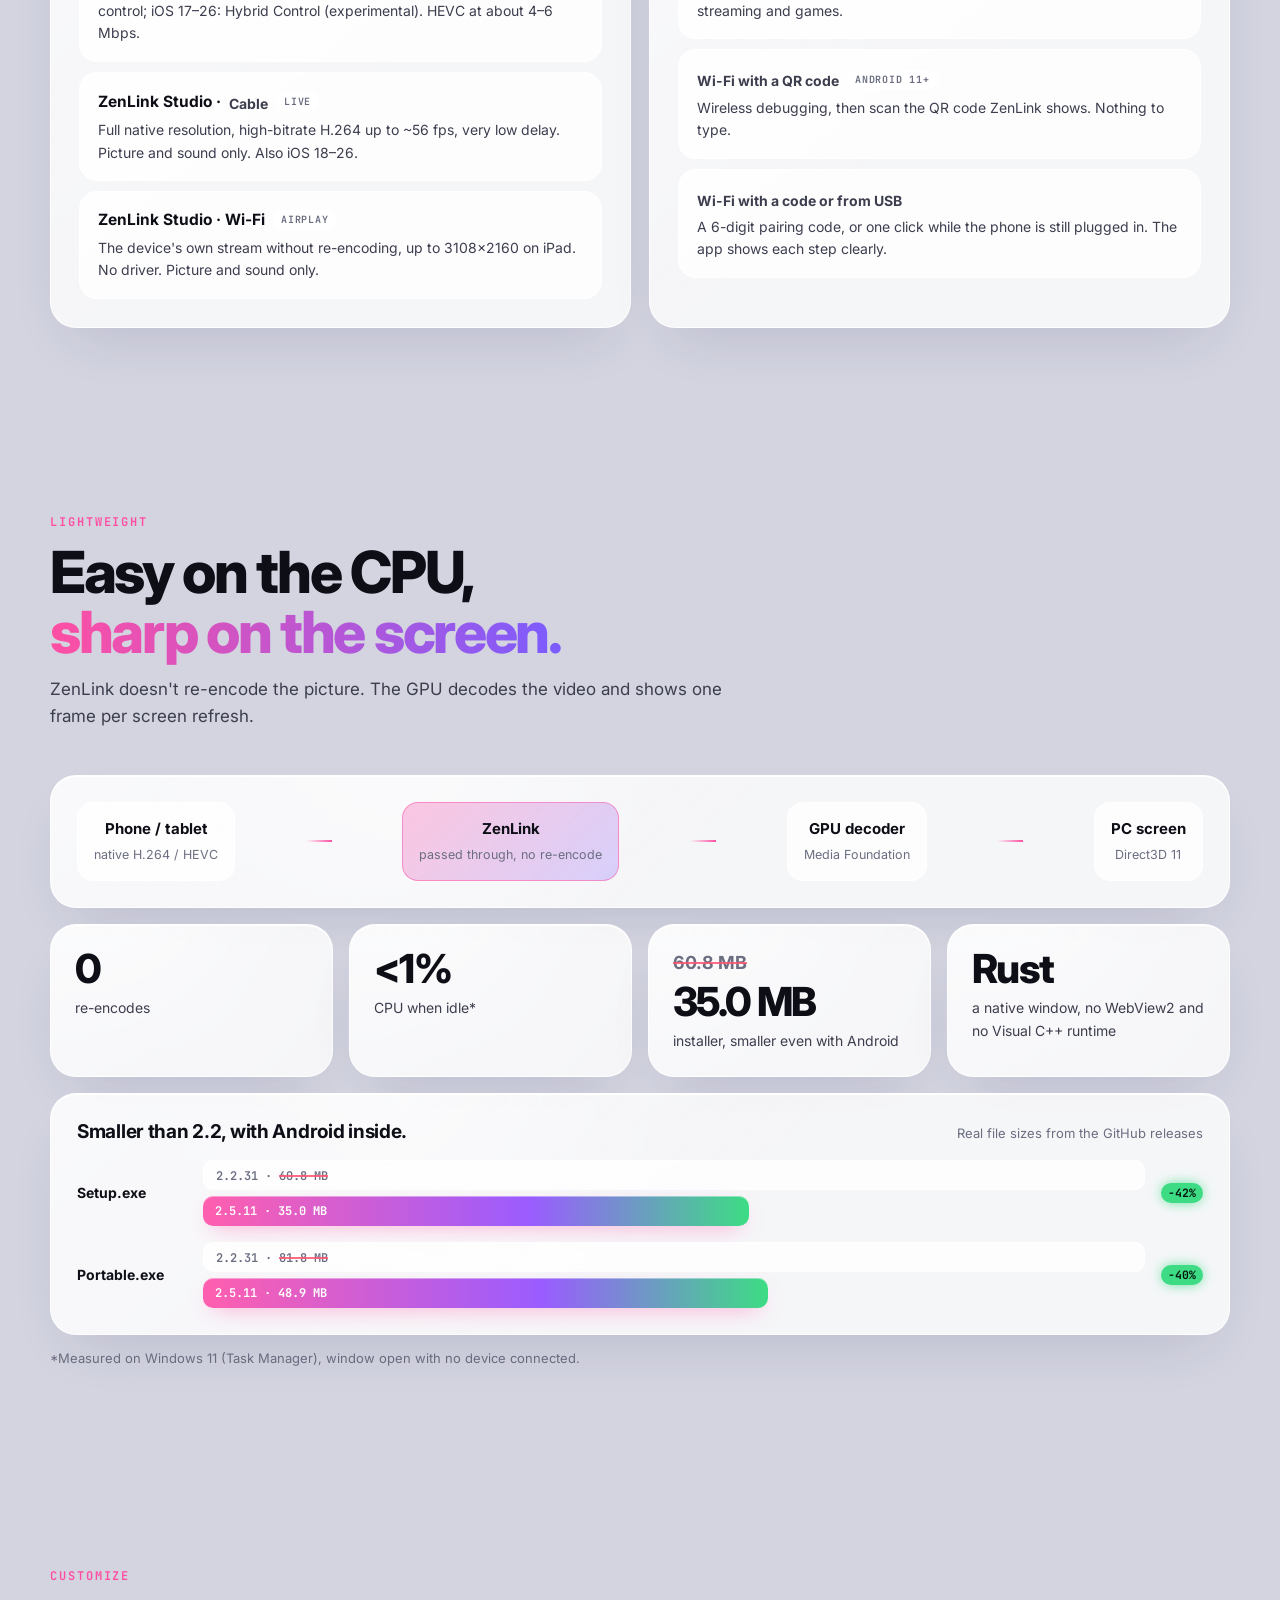
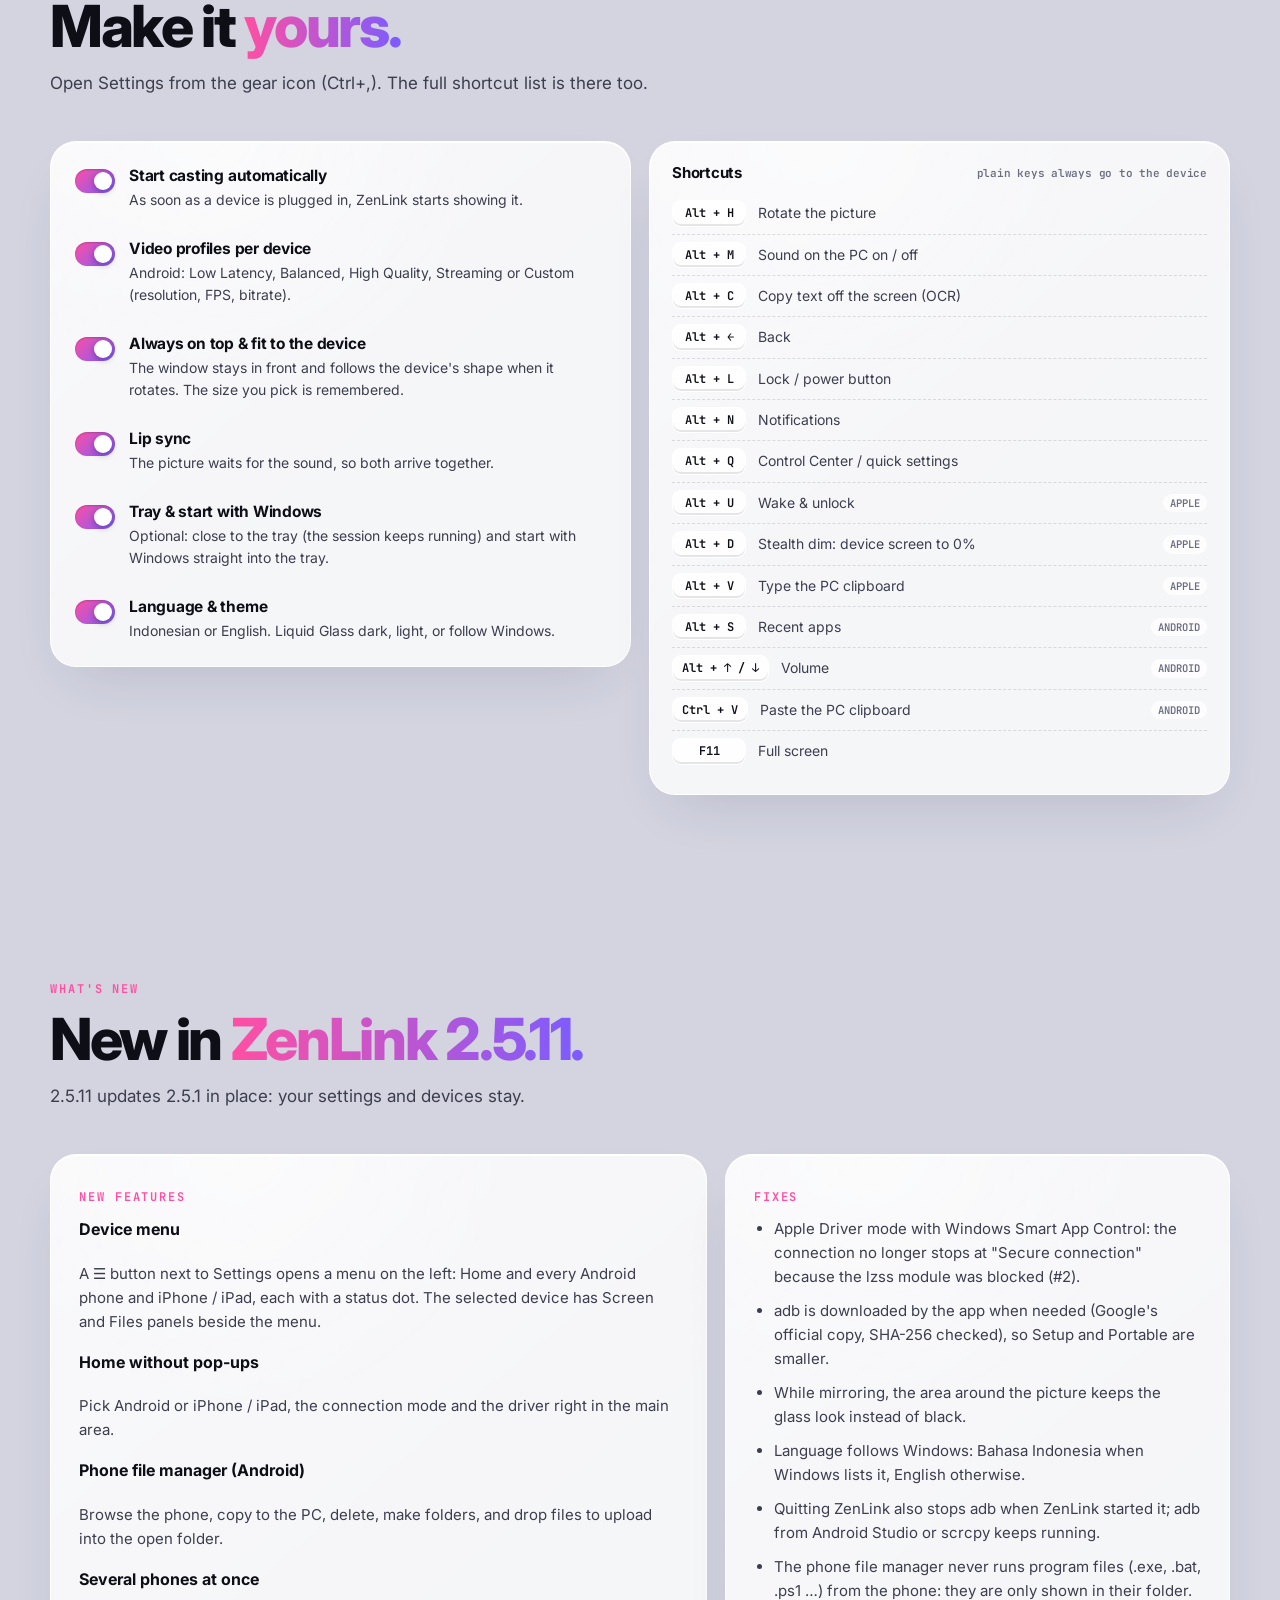
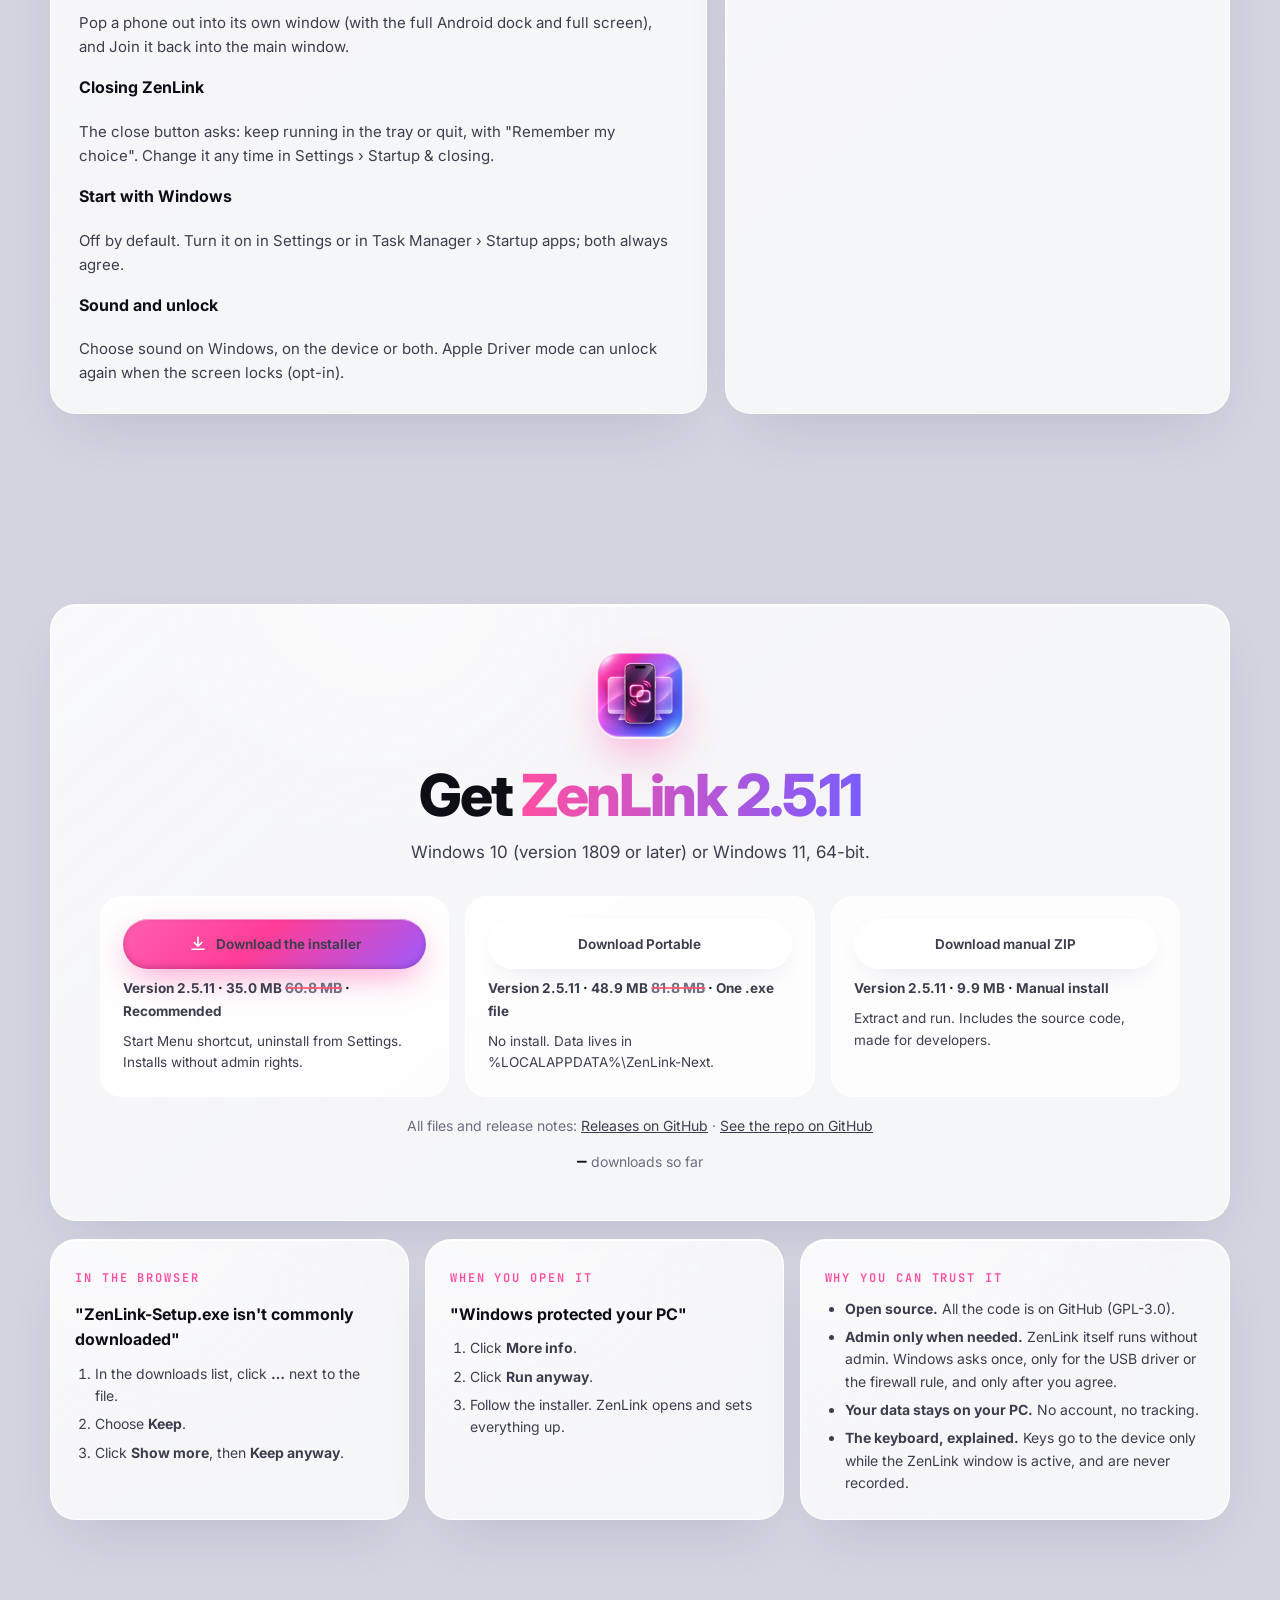
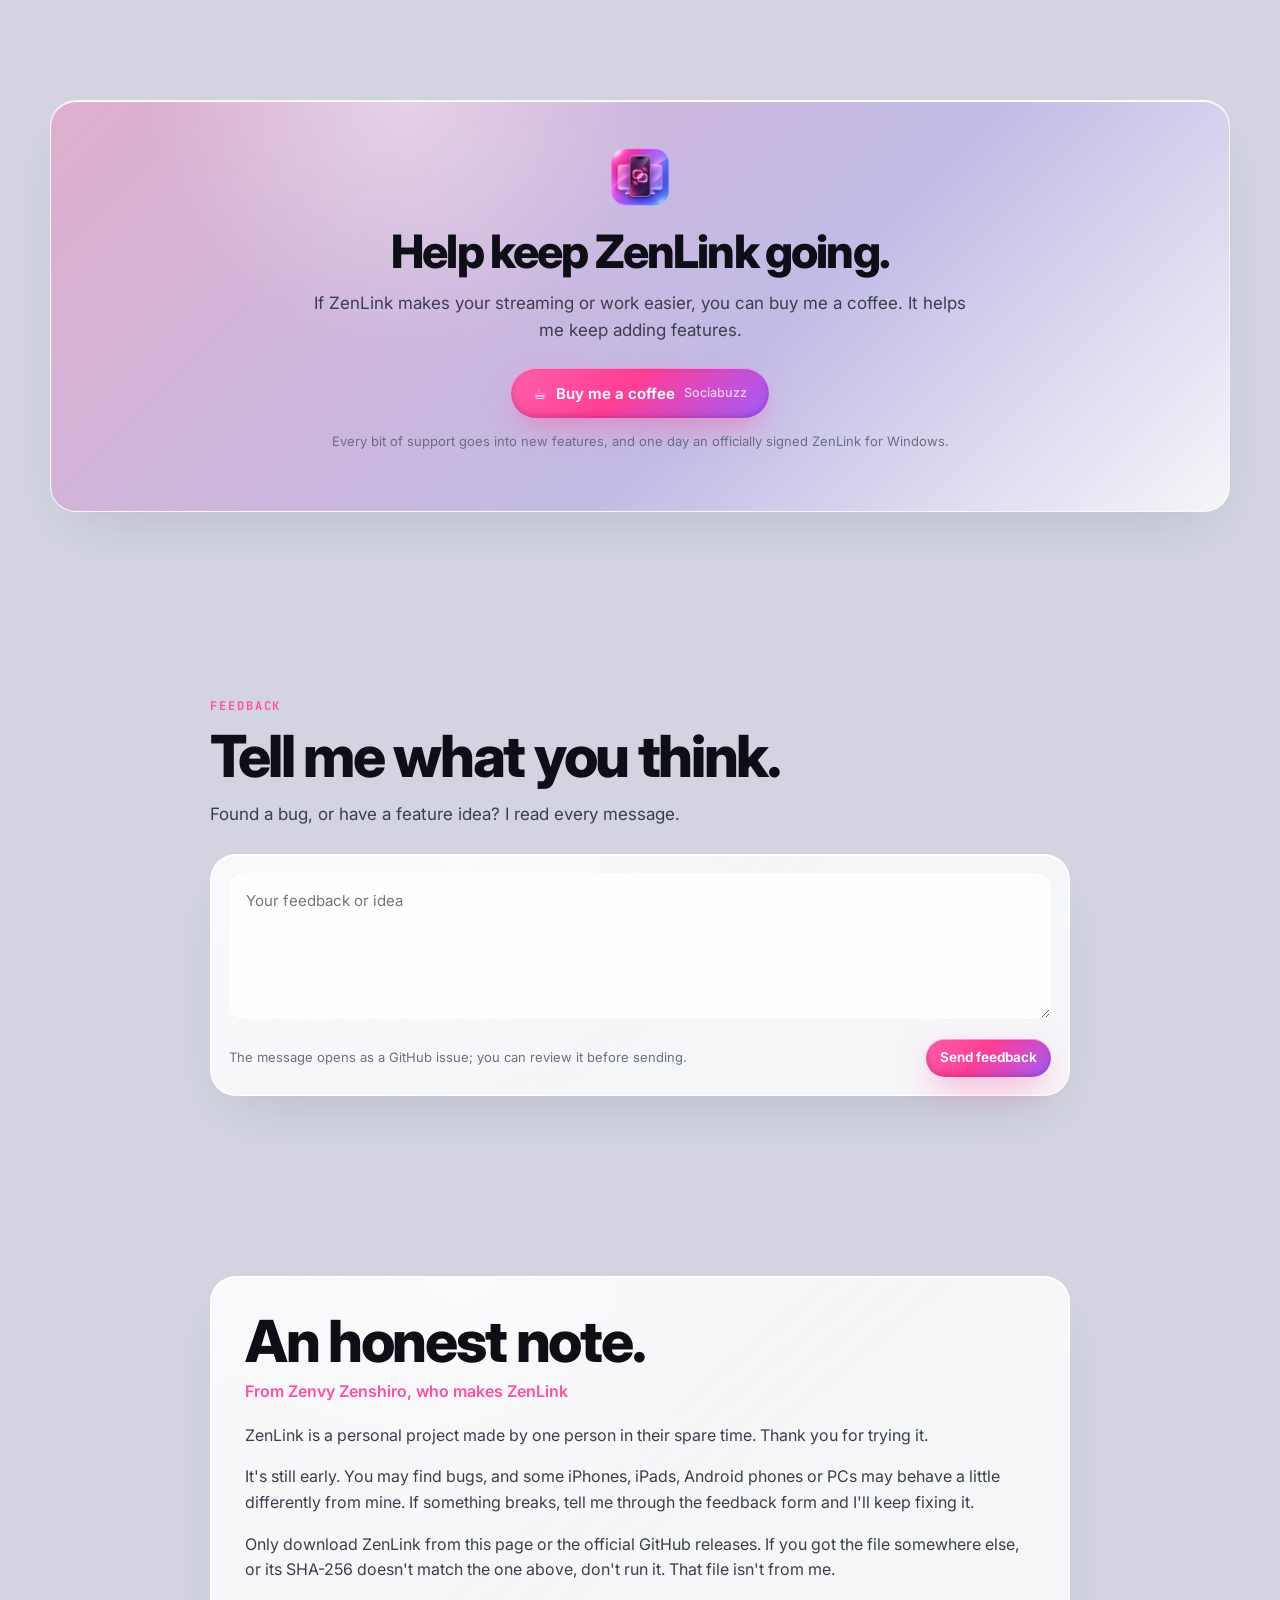
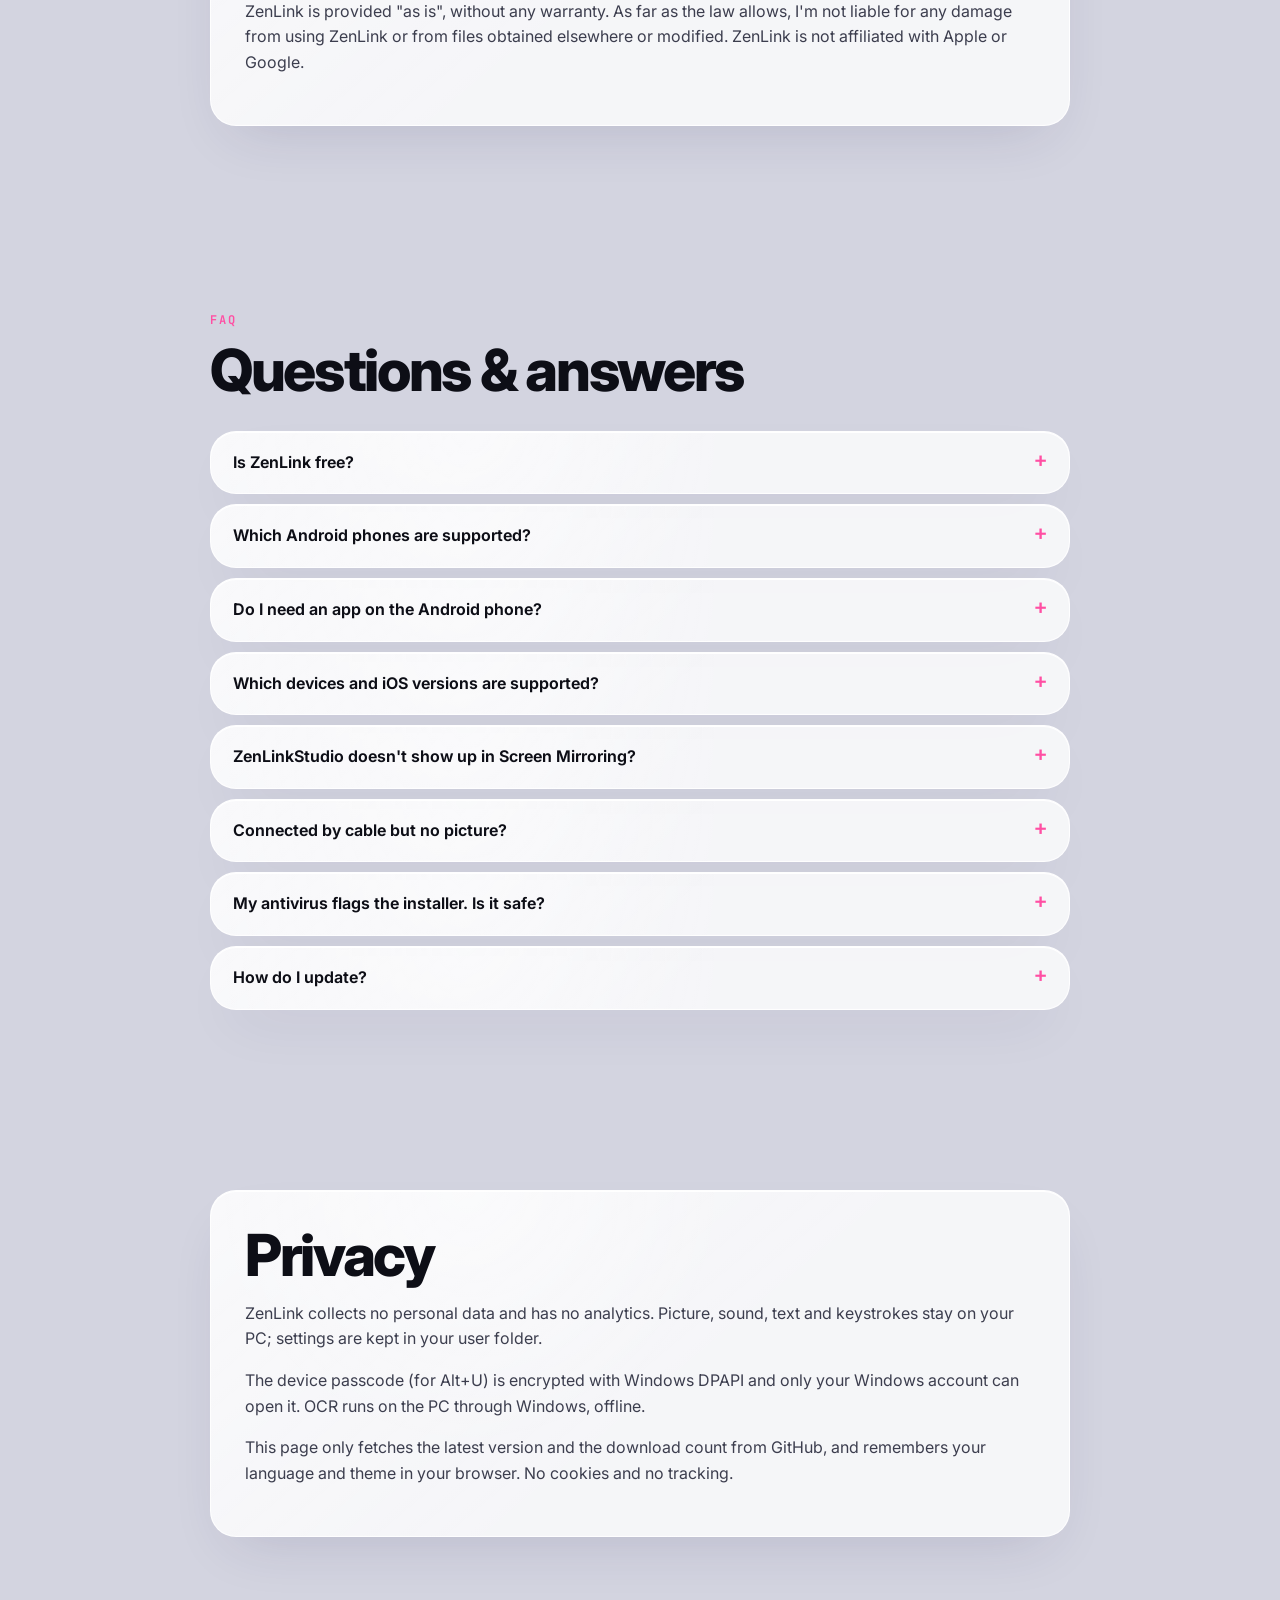
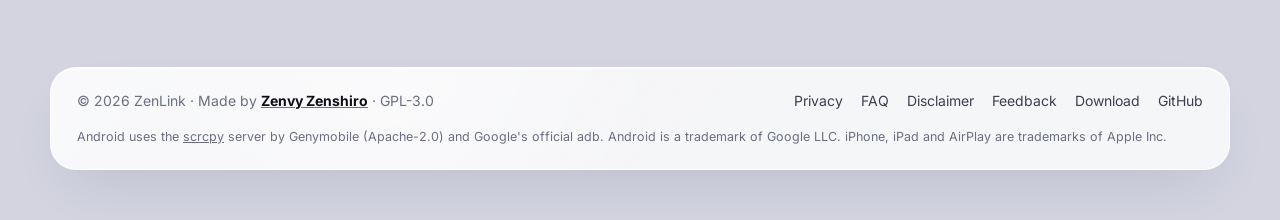
==== commit 14b3d890: "docs: website and README for the 2.5.11 closing, startup and pop-out features Website what's new add" ====
--- a/docs/index.html
+++ b/docs/index.html
@@ -105,7 +105,7 @@
     </div>
     <div class="meta">
       <span><i class="dot"></i><span data-id="Versi" data-en="Version">Versi</span> <b class="ver">2.5.11</b></span>
-      <span class="szchip"><s class="old-setup">60.8 MB</s> <b class="size">38.8 MB</b> <em class="save-setup">−37%</em></span>
+      <span class="szchip"><s class="old-setup">60.8 MB</s> <b class="size">35.0 MB</b> <em class="save-setup">−42%</em></span>
       <span data-id="Gratis &amp; open source" data-en="Free &amp; open source">Gratis &amp; open source</span>
       <span><b class="dl-total">—</b> <span data-id="unduhan" data-en="downloads">unduhan</span></span>
     </div>
@@ -526,13 +526,13 @@
   <div class="nums">
     <div class="num glass reveal"><b>0</b><span data-id="kali encode ulang" data-en="re-encodes">kali encode ulang</span></div>
     <div class="num glass reveal"><b>&lt;1%</b><span data-id="CPU saat siaga*" data-en="CPU when idle*">CPU saat siaga*</span></div>
-    <div class="num glass reveal"><s class="old old-setup">60.8 MB</s><b class="size">38.8 MB</b><span data-id="installer, lebih kecil padahal ada Android" data-en="installer, smaller even with Android">installer, lebih kecil padahal ada Android</span></div>
+    <div class="num glass reveal"><s class="old old-setup">60.8 MB</s><b class="size">35.0 MB</b><span data-id="installer, lebih kecil padahal ada Android" data-en="installer, smaller even with Android">installer, lebih kecil padahal ada Android</span></div>
     <div class="num glass reveal"><b>Rust</b><span data-id="jendela native, tanpa WebView2 dan tanpa Visual C++ runtime" data-en="a native window, no WebView2 and no Visual C++ runtime">jendela native, tanpa WebView2 dan tanpa Visual C++ runtime</span></div>
   </div>
   <div class="shrink glass reveal">
     <div class="sh-head"><h3 data-id="Lebih kecil dari 2.2, padahal ada Android." data-en="Smaller than 2.2, with Android inside.">Lebih kecil dari 2.2, padahal ada Android.</h3><span class="fine" data-id="Ukuran file asli dari rilis GitHub" data-en="Real file sizes from the GitHub releases">Ukuran file asli dari rilis GitHub</span></div>
-    <div class="sh-row"><b>Setup.exe</b><div class="bars"><i class="b-old"><span>2.2.31 · <s class="old-setup">60.8 MB</s></span></i><i class="b-new" style="--w:63%" data-w="setup"><span><span class="ver">2.5.11</span> · <b class="size">38.8 MB</b></span></i></div><em class="save-setup">−37%</em></div>
-    <div class="sh-row"><b>Portable.exe</b><div class="bars"><i class="b-old"><span>2.2.31 · <s class="old-portable">81.8 MB</s></span></i><i class="b-new" style="--w:63%" data-w="portable"><span><span class="ver">2.5.11</span> · <b class="size-p">53.0 MB</b></span></i></div><em class="save-portable">−37%</em></div>
+    <div class="sh-row"><b>Setup.exe</b><div class="bars"><i class="b-old"><span>2.2.31 · <s class="old-setup">60.8 MB</s></span></i><i class="b-new" style="--w:58%" data-w="setup"><span><span class="ver">2.5.11</span> · <b class="size">35.0 MB</b></span></i></div><em class="save-setup">−42%</em></div>
+    <div class="sh-row"><b>Portable.exe</b><div class="bars"><i class="b-old"><span>2.2.31 · <s class="old-portable">81.8 MB</s></span></i><i class="b-new" style="--w:60%" data-w="portable"><span><span class="ver">2.5.11</span> · <b class="size-p">48.9 MB</b></span></i></div><em class="save-portable">−40%</em></div>
   </div>
   <p class="fine reveal" data-id="*Diukur di Windows 11 (Task Manager), jendela terbuka tanpa perangkat tersambung." data-en="*Measured on Windows 11 (Task Manager), window open with no device connected.">*Diukur di Windows 11 (Task Manager), jendela terbuka tanpa perangkat tersambung.</p>
 </section>
@@ -585,7 +585,9 @@
         <dt data-id="Menu perangkat" data-en="Device menu">Menu perangkat</dt><dd data-id="Tombol ☰ di samping Pengaturan membuka menu kiri: Beranda dan semua HP Android serta iPhone / iPad, lengkap dengan titik status. Perangkat terpilih punya panel Layar dan File di samping menu." data-en="A ☰ button next to Settings opens a menu on the left: Home and every Android phone and iPhone / iPad, each with a status dot. The selected device has Screen and Files panels beside the menu.">Tombol ☰ di samping Pengaturan membuka menu kiri: Beranda dan semua HP Android serta iPhone / iPad, lengkap dengan titik status. Perangkat terpilih punya panel Layar dan File di samping menu.</dd>
         <dt data-id="Beranda tanpa pop-up" data-en="Home without pop-ups">Beranda tanpa pop-up</dt><dd data-id="Pilih Android atau iPhone / iPad, mode koneksi dan driver langsung di area utama." data-en="Pick Android or iPhone / iPad, the connection mode and the driver right in the main area.">Pilih Android atau iPhone / iPad, mode koneksi dan driver langsung di area utama.</dd>
         <dt data-id="File manager HP (Android)" data-en="Phone file manager (Android)">File manager HP (Android)</dt><dd data-id="Jelajahi isi HP, salin ke PC, hapus, buat folder, dan seret file untuk diunggah ke folder yang terbuka." data-en="Browse the phone, copy to the PC, delete, make folders, and drop files to upload into the open folder.">Jelajahi isi HP, salin ke PC, hapus, buat folder, dan seret file untuk diunggah ke folder yang terbuka.</dd>
-        <dt data-id="Beberapa HP sekaligus" data-en="Several phones at once">Beberapa HP sekaligus</dt><dd data-id="Pisahkan HP ke jendelanya sendiri, lalu Gabung lagi ke jendela utama." data-en="Pop a phone out into its own window, and Join it back into the main window.">Pisahkan HP ke jendelanya sendiri, lalu Gabung lagi ke jendela utama.</dd>
+        <dt data-id="Beberapa HP sekaligus" data-en="Several phones at once">Beberapa HP sekaligus</dt><dd data-id="Pisahkan HP ke jendelanya sendiri (dengan dock Android lengkap dan fullscreen), lalu Gabung lagi ke jendela utama." data-en="Pop a phone out into its own window (with the full Android dock and full screen), and Join it back into the main window.">Pisahkan HP ke jendelanya sendiri (dengan dock Android lengkap dan fullscreen), lalu Gabung lagi ke jendela utama.</dd>
+        <dt data-id="Menutup ZenLink" data-en="Closing ZenLink">Menutup ZenLink</dt><dd data-id="Tombol tutup bertanya: tetap jalan di tray atau keluar, dengan &quot;Ingat pilihan saya&quot;. Ubah kapan saja di Pengaturan › Startup &amp; penutupan." data-en="The close button asks: keep running in the tray or quit, with &quot;Remember my choice&quot;. Change it any time in Settings › Startup &amp; closing.">Tombol tutup bertanya: tetap jalan di tray atau keluar, dengan &quot;Ingat pilihan saya&quot;. Ubah kapan saja di Pengaturan › Startup &amp; penutupan.</dd>
+        <dt data-id="Mulai bersama Windows" data-en="Start with Windows">Mulai bersama Windows</dt><dd data-id="Mati secara bawaan. Nyalakan di Pengaturan atau Task Manager › Startup apps; keduanya selalu sama." data-en="Off by default. Turn it on in Settings or in Task Manager › Startup apps; both always agree.">Mati secara bawaan. Nyalakan di Pengaturan atau Task Manager › Startup apps; keduanya selalu sama.</dd>
         <dt data-id="Suara dan buka kunci" data-en="Sound and unlock">Suara dan buka kunci</dt><dd data-id="Pilih suara di Windows, di perangkat, atau keduanya. Mode Apple Driver bisa membuka kunci lagi saat layar terkunci (opsional)." data-en="Choose sound on Windows, on the device or both. Apple Driver mode can unlock again when the screen locks (opt-in).">Pilih suara di Windows, di perangkat, atau keduanya. Mode Apple Driver bisa membuka kunci lagi saat layar terkunci (opsional).</dd>
       </dl>
     </div>
@@ -596,6 +598,8 @@
         <li data-id="adb diunduh dari aplikasi saat dibutuhkan (resmi dari Google, dicek SHA-256), jadi Setup dan Portable lebih kecil." data-en="adb is downloaded by the app when needed (Google&#x27;s official copy, SHA-256 checked), so Setup and Portable are smaller.">adb diunduh dari aplikasi saat dibutuhkan (resmi dari Google, dicek SHA-256), jadi Setup dan Portable lebih kecil.</li>
         <li data-id="Saat mirroring, area di sekitar gambar tetap kaca, bukan hitam." data-en="While mirroring, the area around the picture keeps the glass look instead of black.">Saat mirroring, area di sekitar gambar tetap kaca, bukan hitam.</li>
         <li data-id="Bahasa mengikuti Windows: Bahasa Indonesia bila ada di daftar bahasa Windows, selain itu English." data-en="Language follows Windows: Bahasa Indonesia when Windows lists it, English otherwise.">Bahasa mengikuti Windows: Bahasa Indonesia bila ada di daftar bahasa Windows, selain itu English.</li>
+        <li data-id="Keluar dari ZenLink juga menghentikan adb bila ZenLink yang menyalakannya; adb milik Android Studio atau scrcpy tetap jalan." data-en="Quitting ZenLink also stops adb when ZenLink started it; adb from Android Studio or scrcpy keeps running.">Keluar dari ZenLink juga menghentikan adb bila ZenLink yang menyalakannya; adb milik Android Studio atau scrcpy tetap jalan.</li>
+        <li data-id="File manager HP tidak pernah menjalankan file program (.exe, .bat, .ps1 …) dari HP: file itu hanya ditampilkan di foldernya." data-en="The phone file manager never runs program files (.exe, .bat, .ps1 …) from the phone: they are only shown in their folder.">File manager HP tidak pernah menjalankan file program (.exe, .bat, .ps1 …) dari HP: file itu hanya ditampilkan di foldernya.</li>
       </ul>
     </div>
   </div>
@@ -609,17 +613,17 @@
     <div class="dlbtns">
       <div class="dlopt">
         <a class="btn btn-main" id="f-setup" href="https://github.com/zenvyzenshiro/zenlink/releases/latest"><svg viewBox="0 0 24 24" fill="none" stroke="currentColor" stroke-width="2.2" stroke-linecap="round" stroke-linejoin="round" aria-hidden="true"><path d="M12 3v12m0 0 5-5m-5 5-5-5M4 19h16"/></svg><span data-id="Unduh Installer" data-en="Download the installer">Unduh Installer</span></a>
-        <b><span data-id="Versi" data-en="Version">Versi</span> <span class="ver">2.5.11</span> · <span class="size">38.8 MB</span> <s class="old-setup">60.8 MB</s> · <span data-id="Disarankan" data-en="Recommended">Disarankan</span></b>
+        <b><span data-id="Versi" data-en="Version">Versi</span> <span class="ver">2.5.11</span> · <span class="size">35.0 MB</span> <s class="old-setup">60.8 MB</s> · <span data-id="Disarankan" data-en="Recommended">Disarankan</span></b>
         <span data-id="Pintasan Start Menu, uninstall dari Pengaturan. Pasang tanpa hak admin." data-en="Start Menu shortcut, uninstall from Settings. Installs without admin rights.">Pintasan Start Menu, uninstall dari Pengaturan. Pasang tanpa hak admin.</span>
       </div>
       <div class="dlopt">
         <a class="btn btn-glass" id="f-portable" href="https://github.com/zenvyzenshiro/zenlink/releases/latest"><span data-id="Unduh Portable" data-en="Download Portable">Unduh Portable</span></a>
-        <b><span data-id="Versi" data-en="Version">Versi</span> <span class="ver">2.5.11</span> · <span class="size-p">53.0 MB</span> <s class="old-portable">81.8 MB</s> · <span data-id="Satu file .exe" data-en="One .exe file">Satu file .exe</span></b>
+        <b><span data-id="Versi" data-en="Version">Versi</span> <span class="ver">2.5.11</span> · <span class="size-p">48.9 MB</span> <s class="old-portable">81.8 MB</s> · <span data-id="Satu file .exe" data-en="One .exe file">Satu file .exe</span></b>
         <span data-id="Tanpa instalasi. Data disimpan di %LOCALAPPDATA%\ZenLink-Next." data-en="No install. Data lives in %LOCALAPPDATA%\ZenLink-Next.">Tanpa instalasi. Data disimpan di %LOCALAPPDATA%\ZenLink-Next.</span>
       </div>
       <div class="dlopt">
         <a class="btn btn-glass" id="f-source" href="https://github.com/zenvyzenshiro/zenlink/releases/latest"><span data-id="Unduh ZIP Manual" data-en="Download manual ZIP">Unduh ZIP Manual</span></a>
-        <b><span data-id="Versi" data-en="Version">Versi</span> <span class="ver">2.5.11</span> · <span class="size-z">9.2 MB</span> · <span data-id="Instalasi manual" data-en="Manual install">Instalasi manual</span></b>
+        <b><span data-id="Versi" data-en="Version">Versi</span> <span class="ver">2.5.11</span> · <span class="size-z">9.9 MB</span> · <span data-id="Instalasi manual" data-en="Manual install">Instalasi manual</span></b>
         <span data-id="Ekstrak lalu jalankan. Berisi kode sumber, cocok untuk developer." data-en="Extract and run. Includes the source code, made for developers.">Ekstrak lalu jalankan. Berisi kode sumber, cocok untuk developer.</span>
       </div>
     </div>
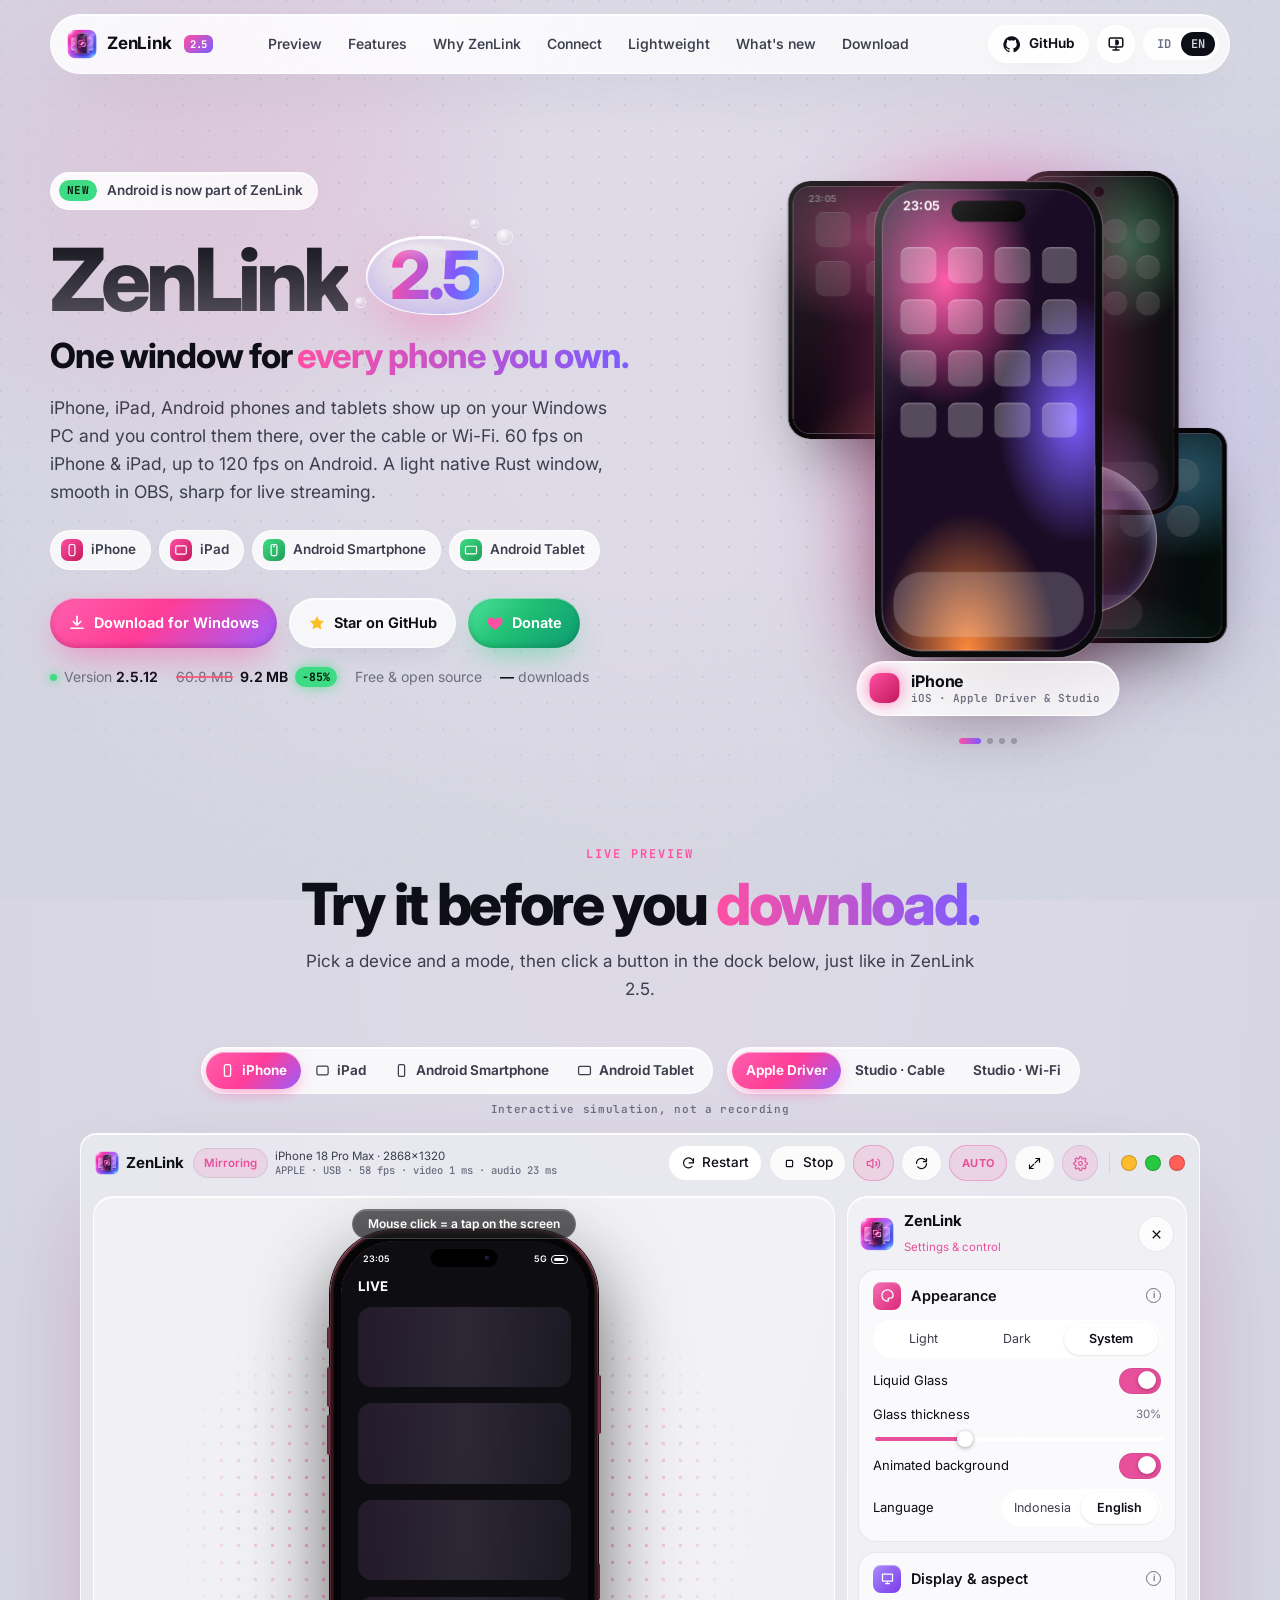
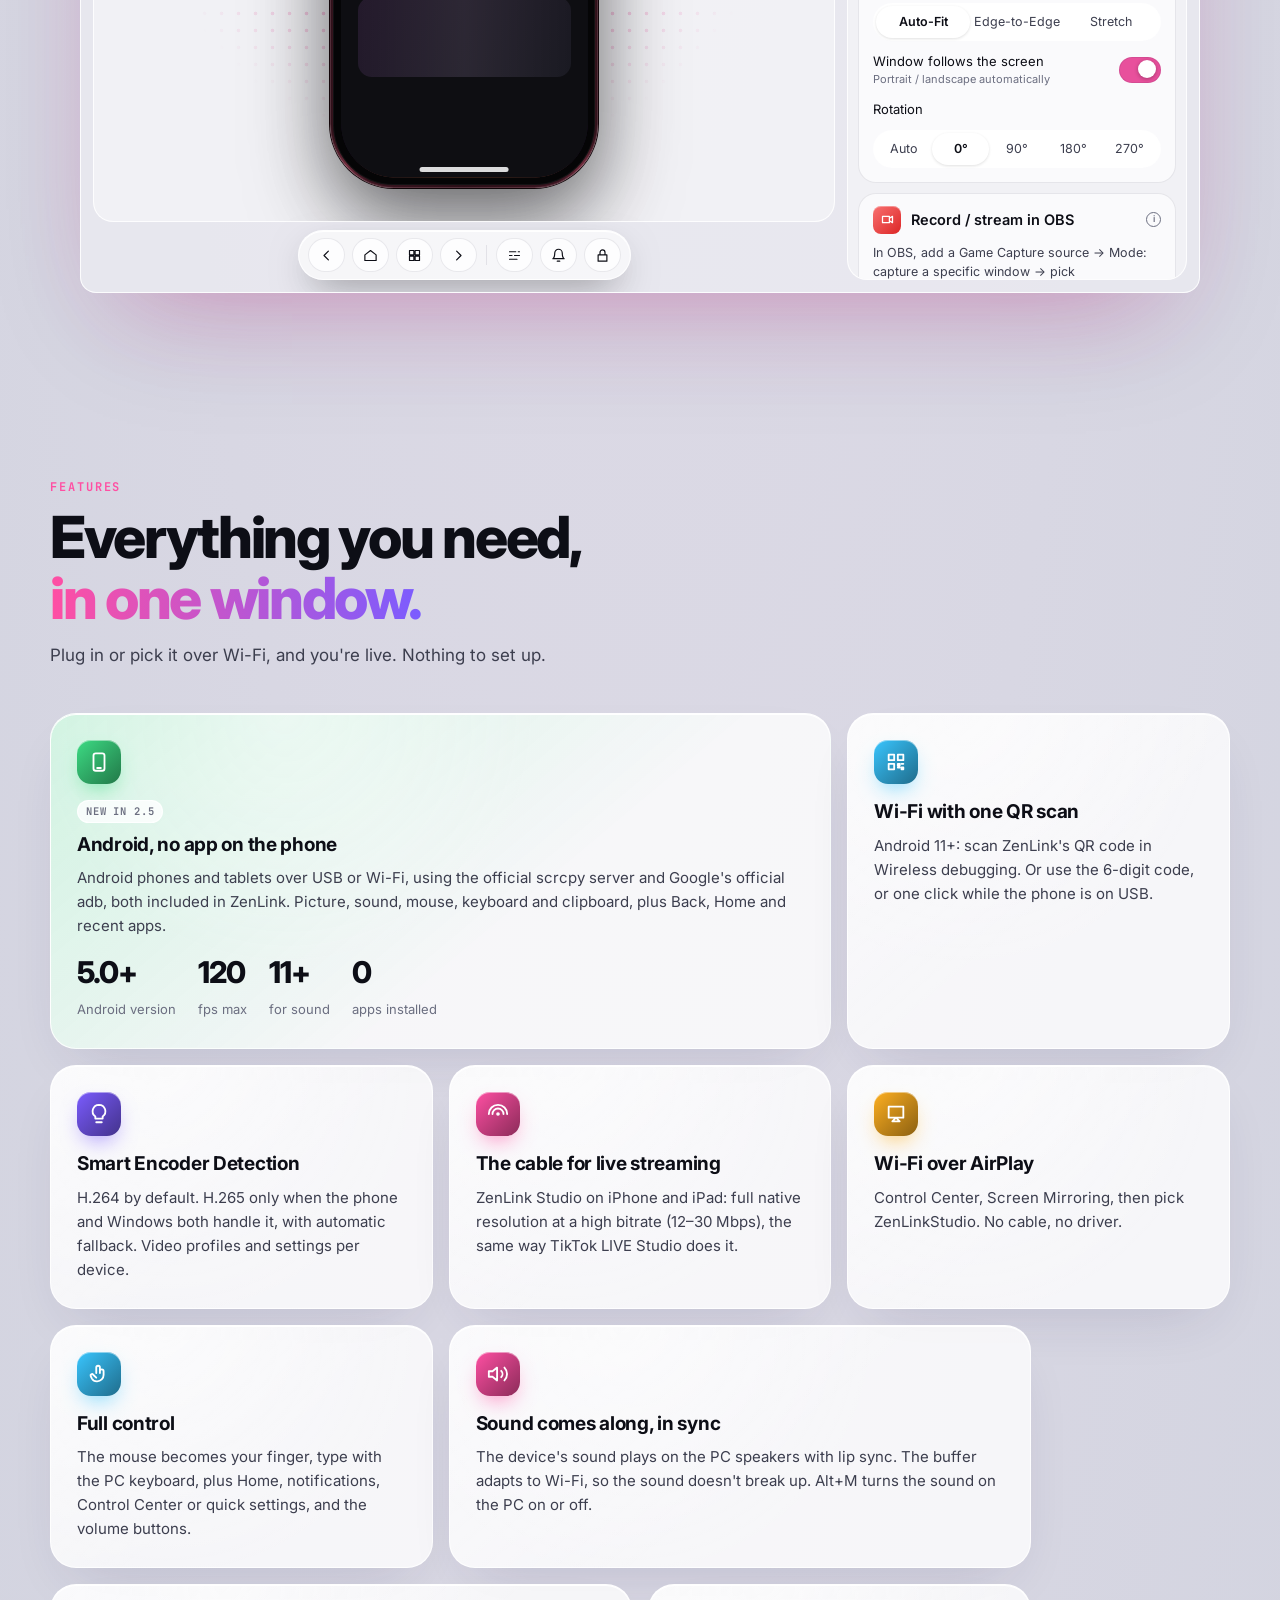
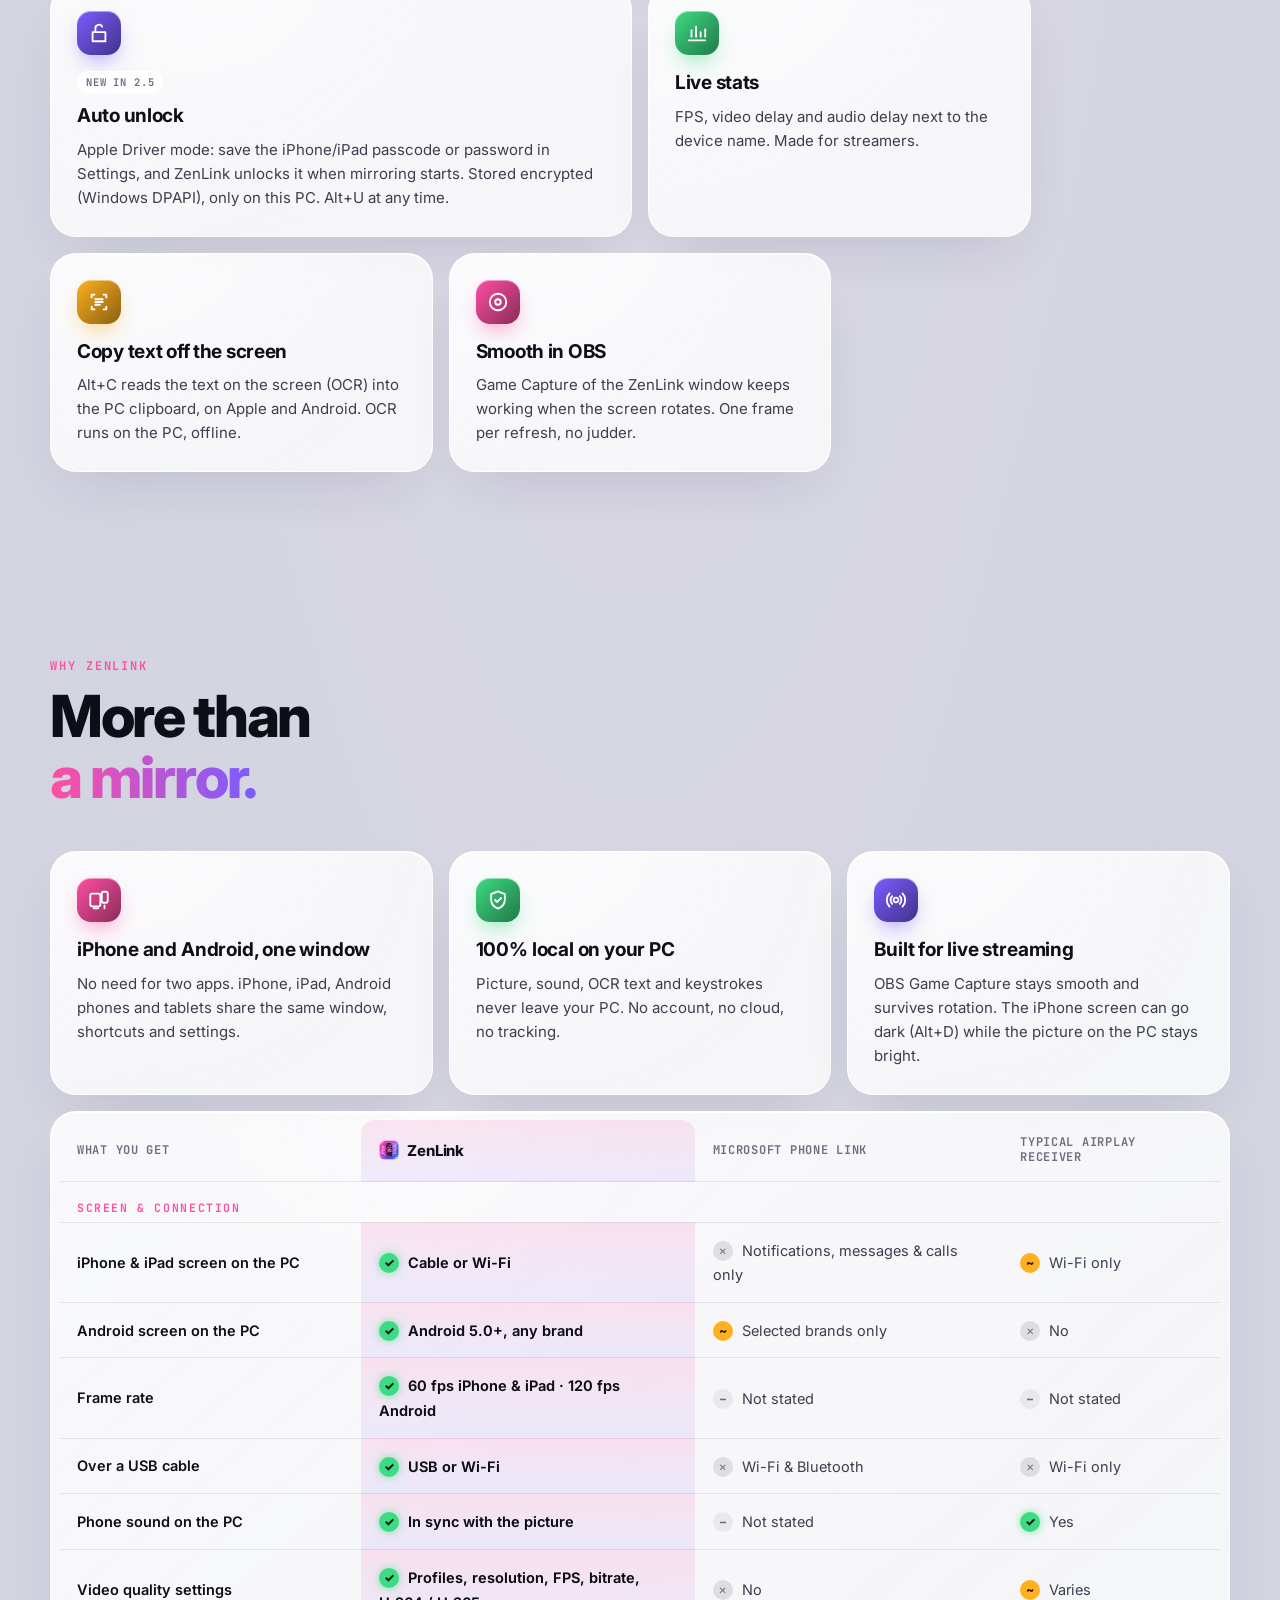
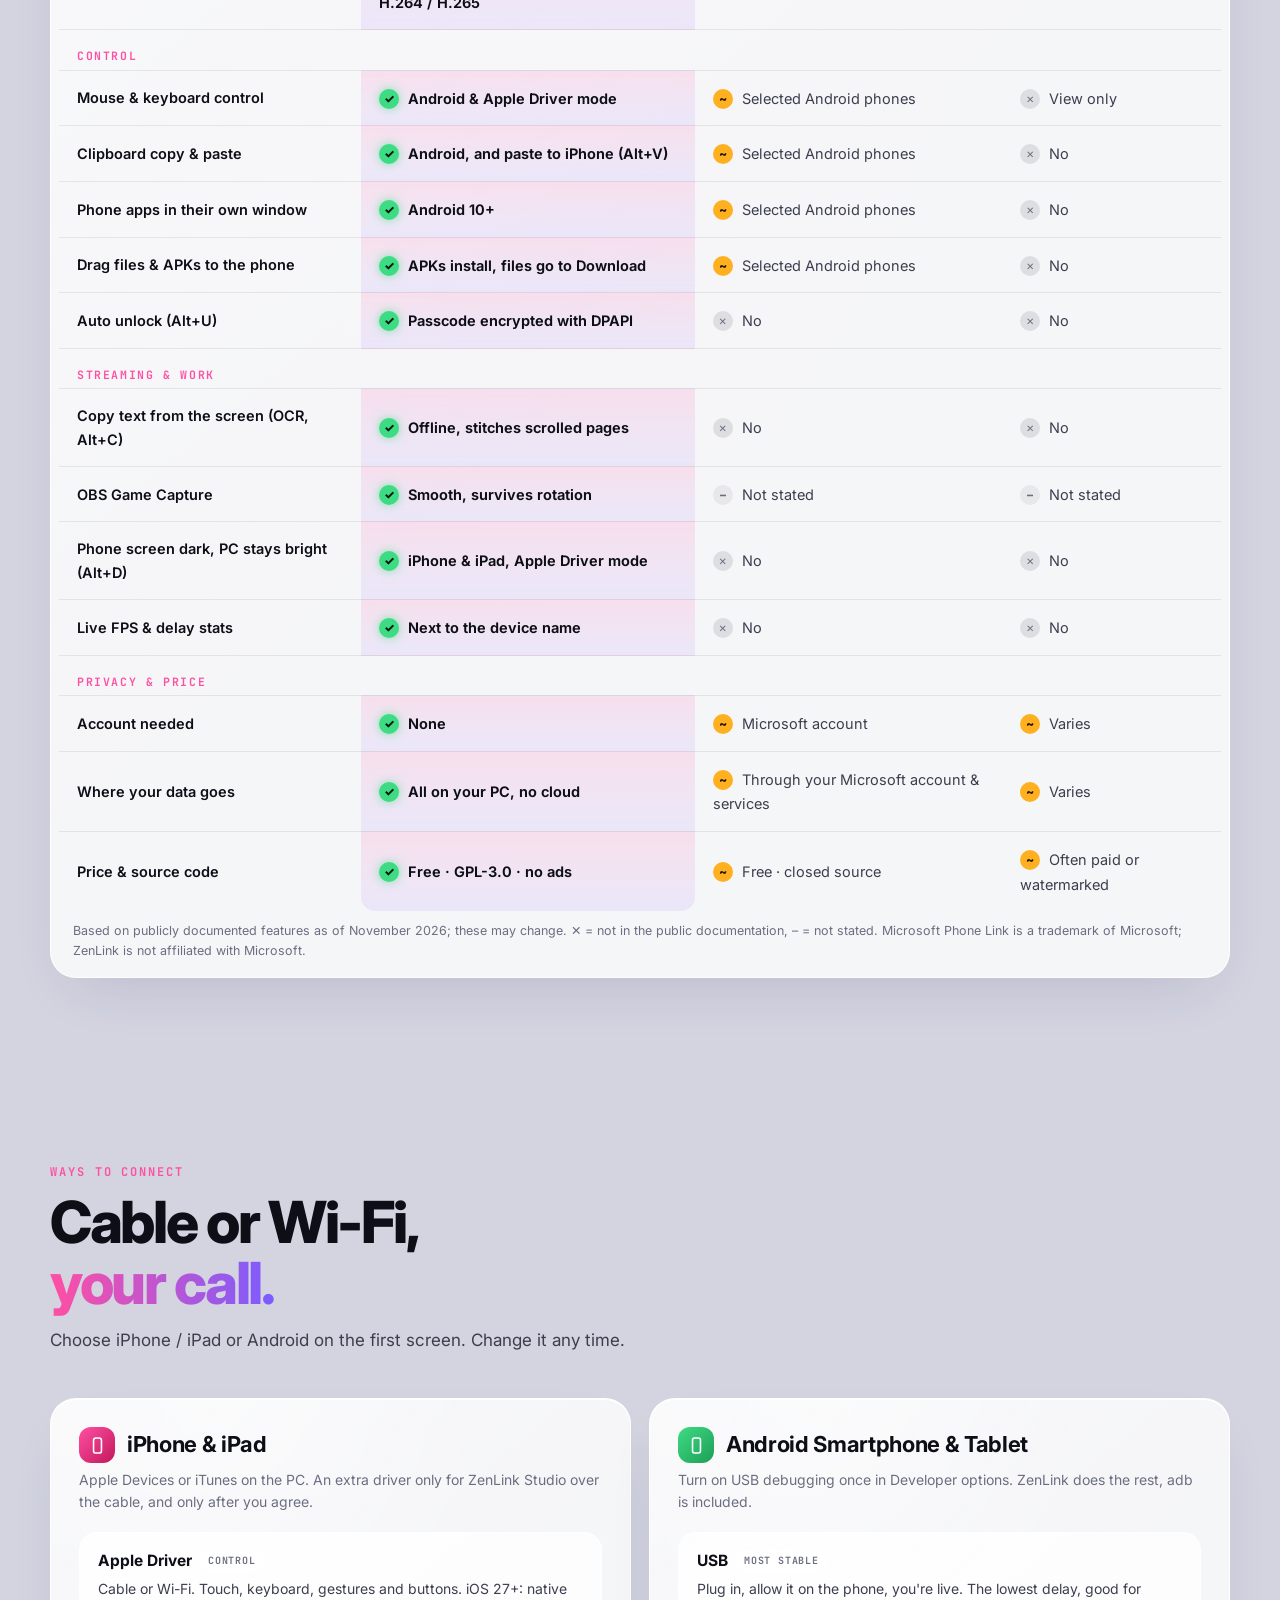
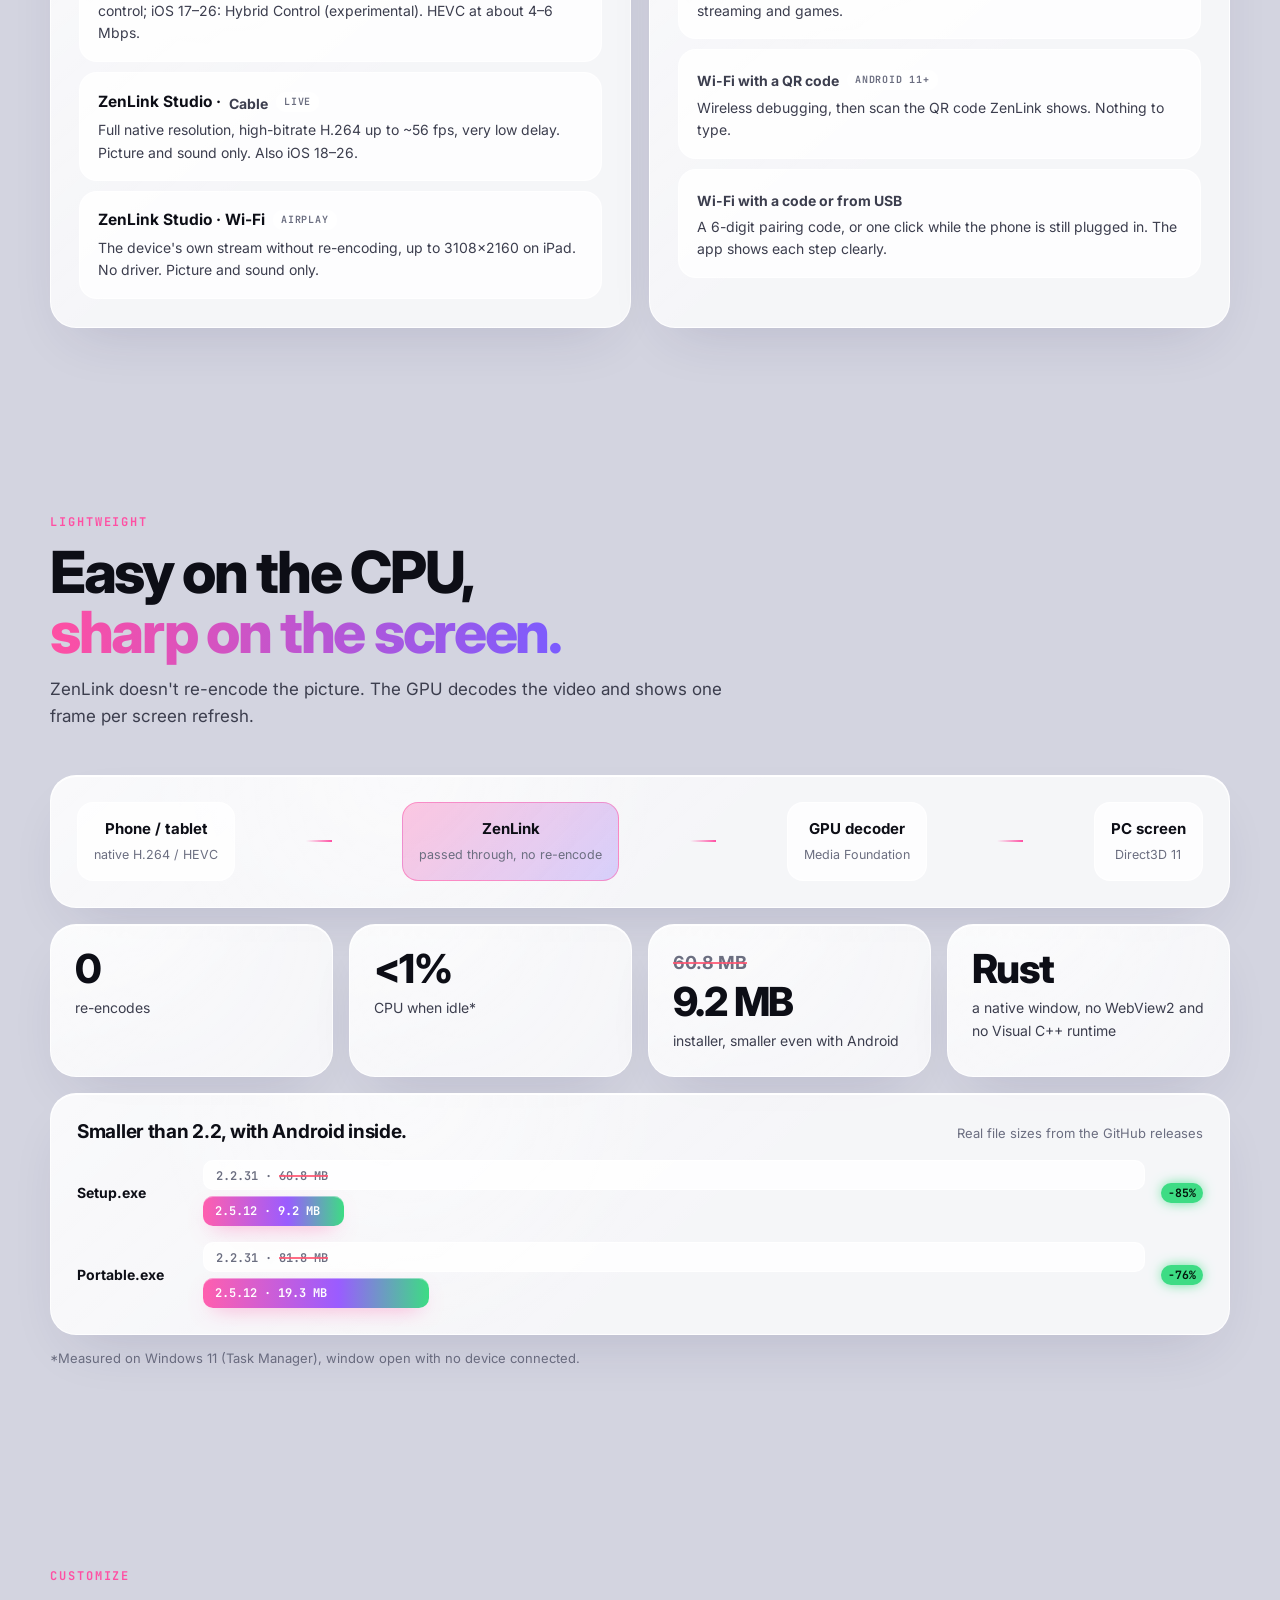
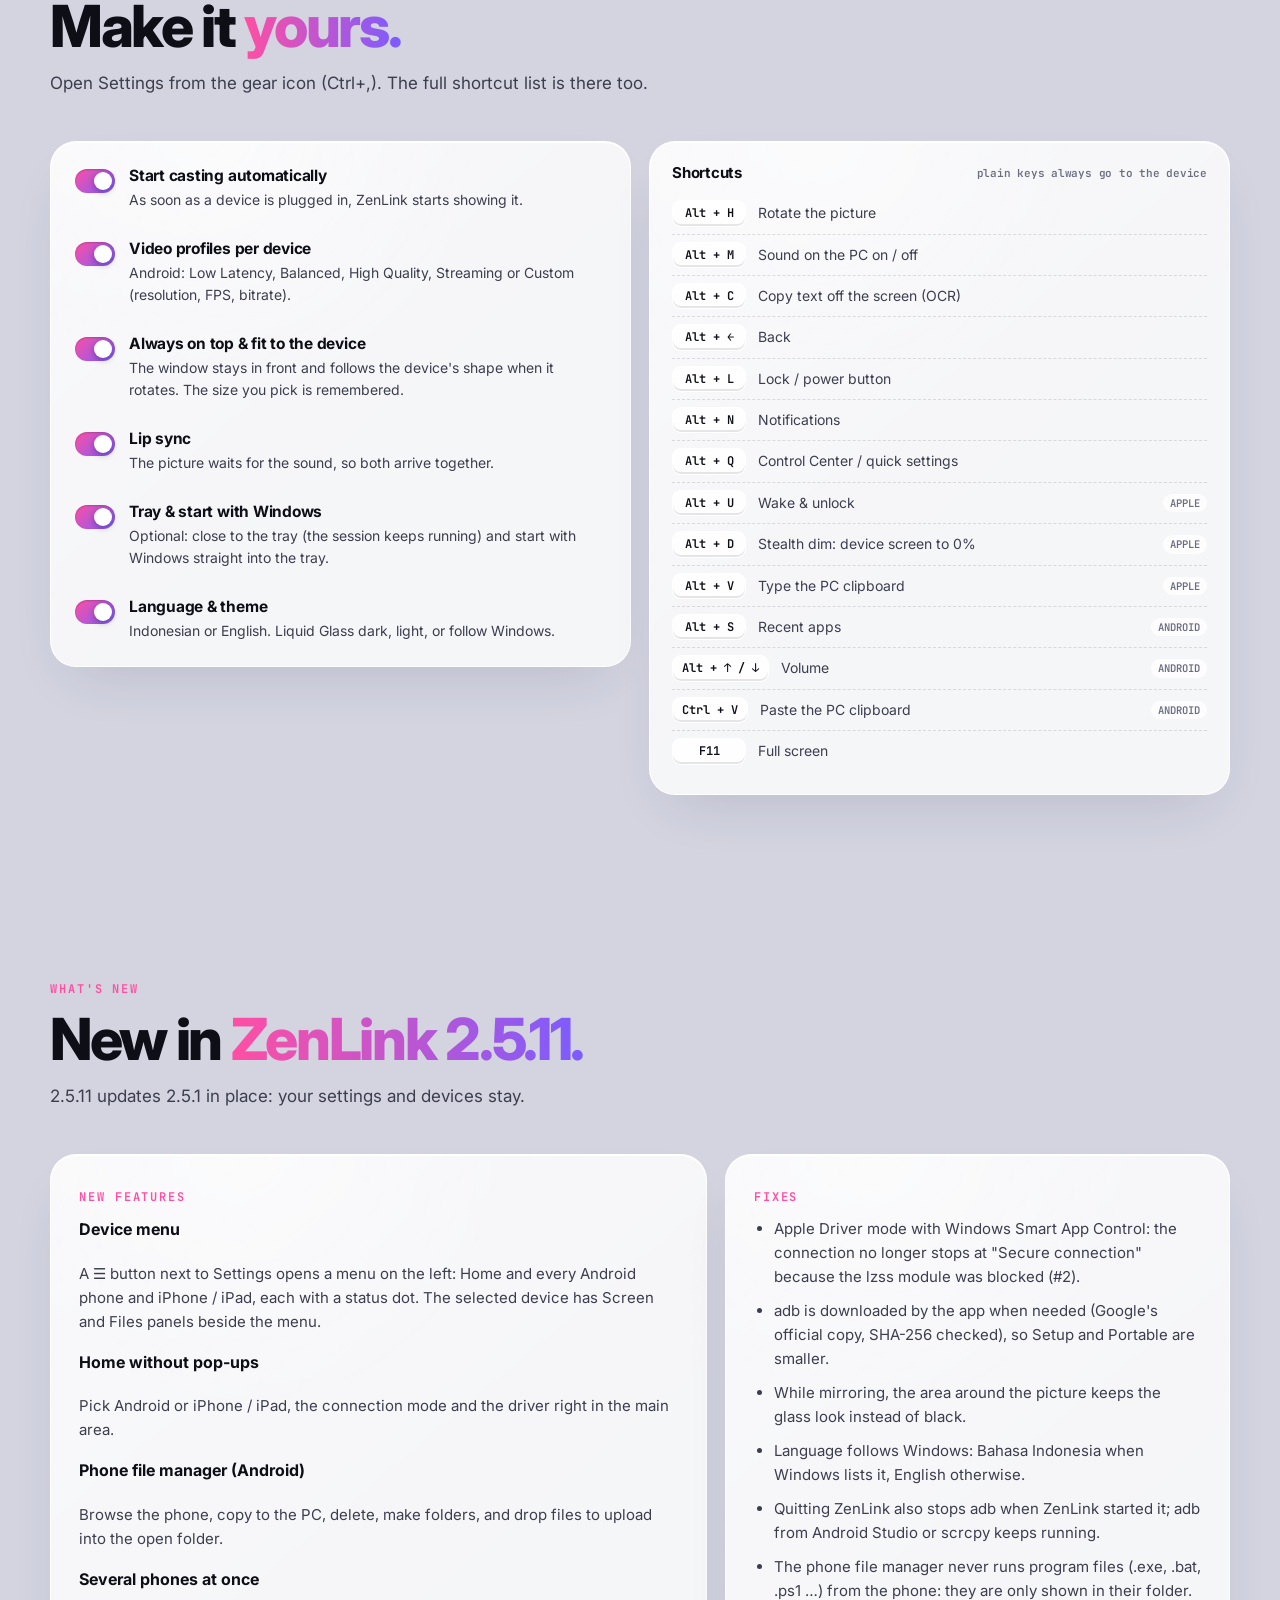
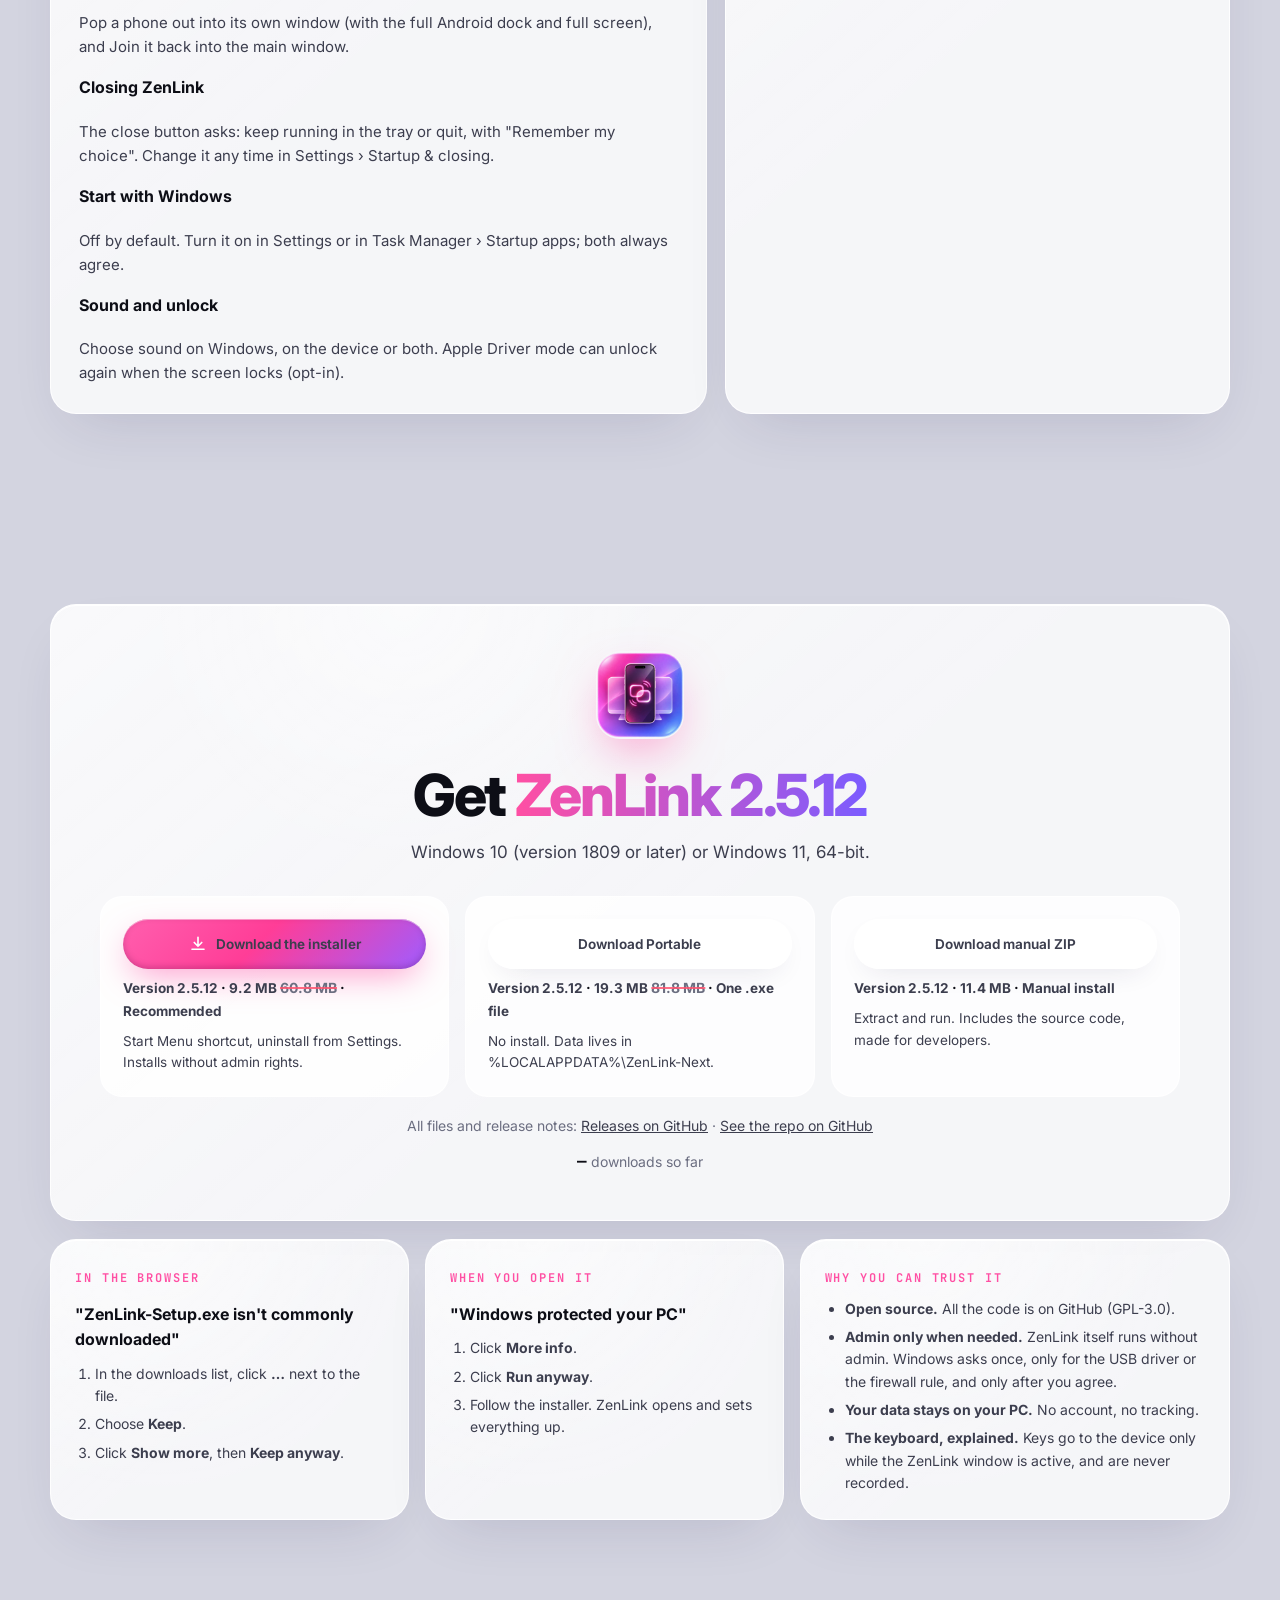
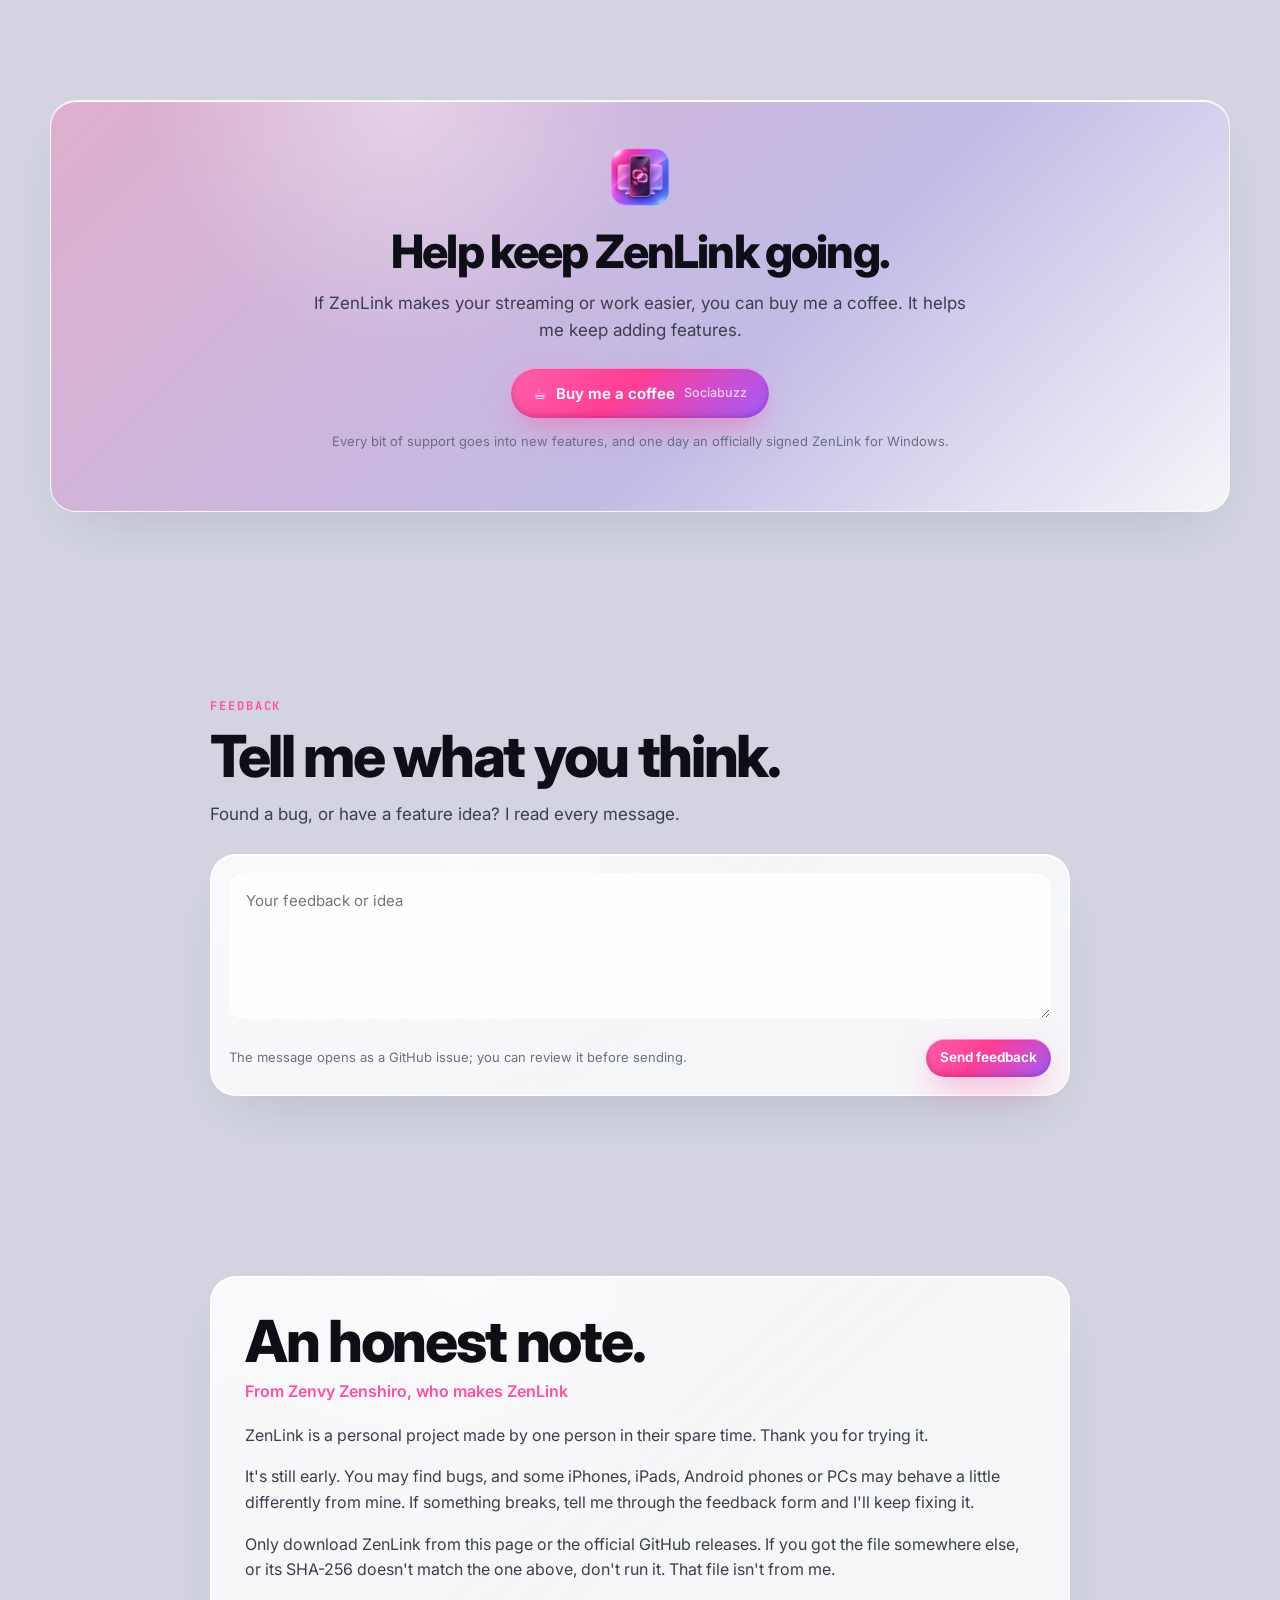
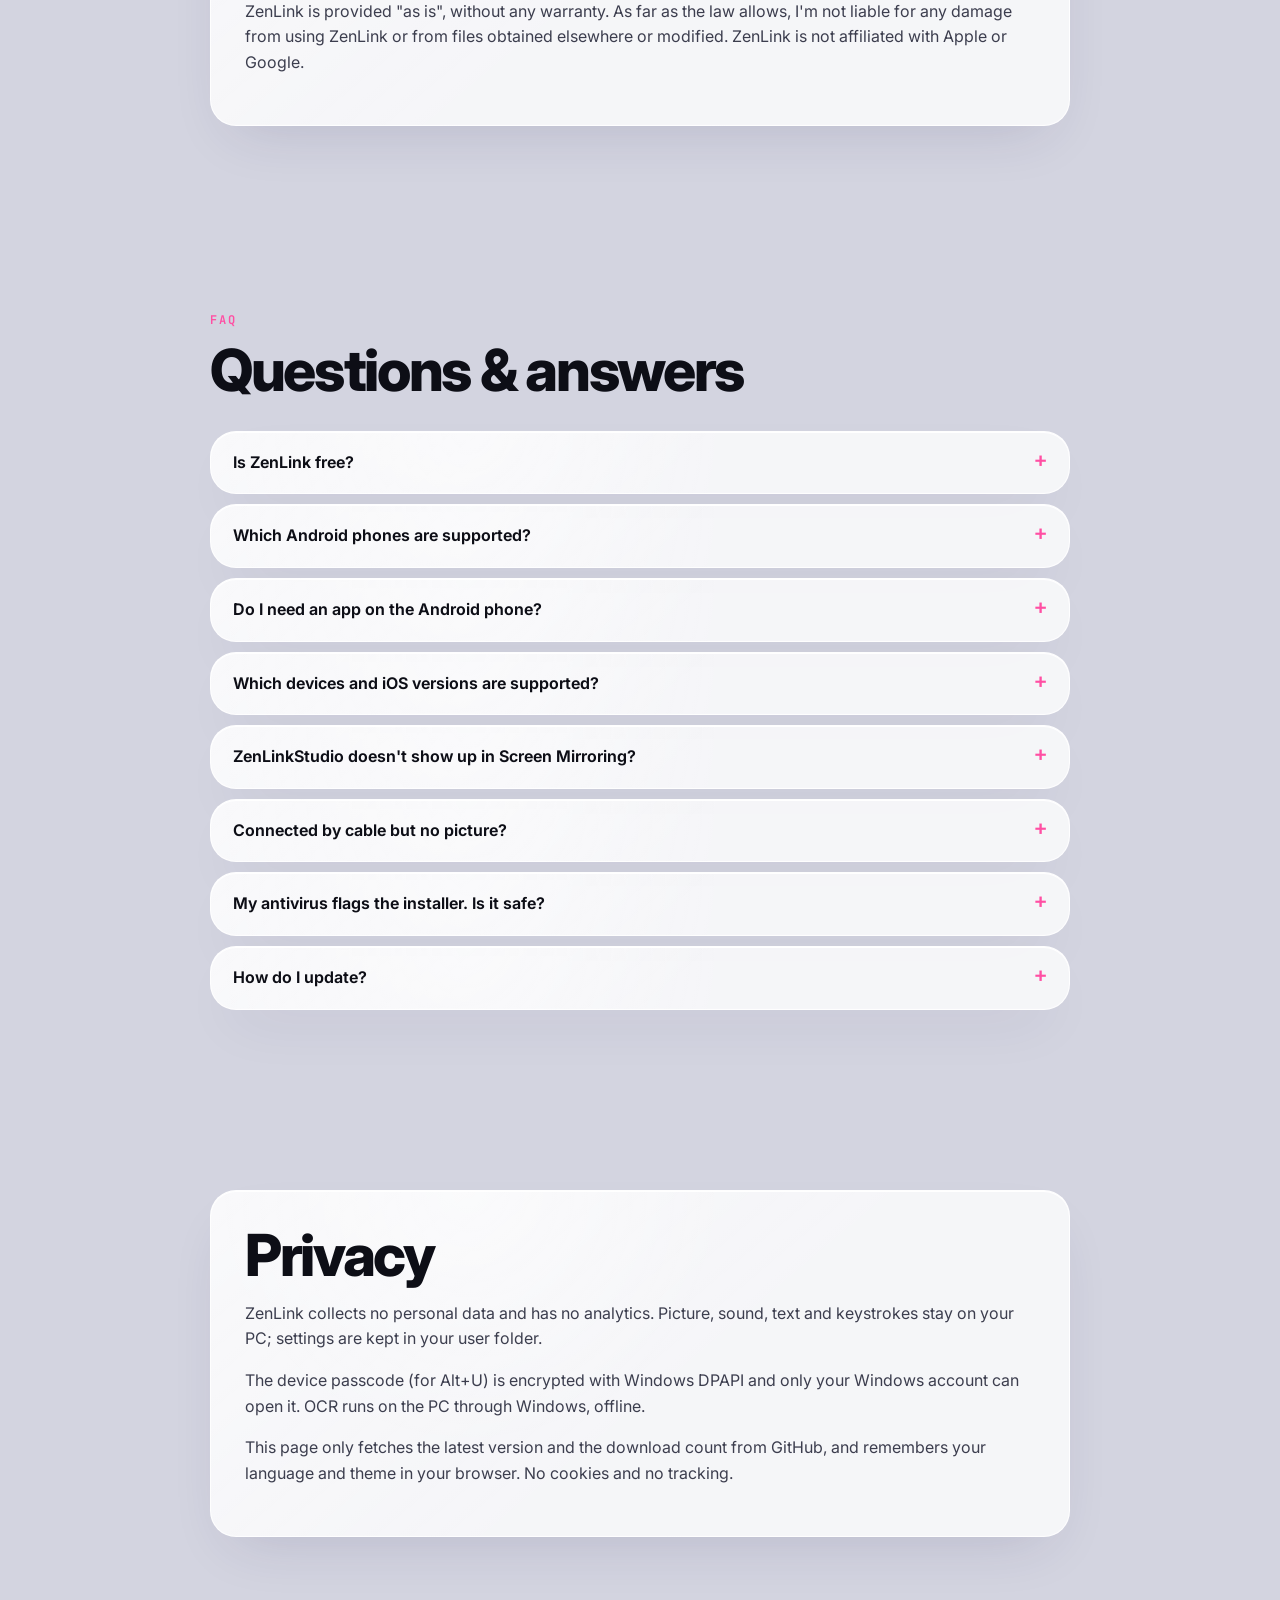
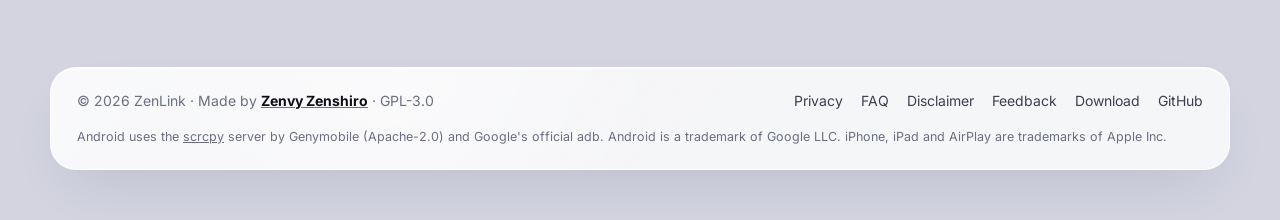
==== commit 6e09fef2: "Release notes and website sizes for 2.5.12 Setup 9.2 MB (was 60.8 in 2.2.31), Portable 19.3 MB, Manu" ====
--- a/docs/index.html
+++ b/docs/index.html
@@ -104,8 +104,8 @@
       <a class="btn btn-love" href="https://sociabuzz.com/zenvy/tribe" target="_blank" rel="noopener" aria-label="Donate on Sociabuzz"><svg class="hrt" viewBox="0 0 24 24" fill="currentColor" aria-hidden="true"><path d="M12 21s-7.5-4.6-9.6-9.3C.9 8.2 3 4.5 6.6 4.5c2.1 0 3.6 1.1 5.4 3 1.8-1.9 3.3-3 5.4-3 3.6 0 5.7 3.7 4.2 7.2C19.5 16.4 12 21 12 21z"/></svg><span class="lbl">Donate</span></a>
     </div>
     <div class="meta">
-      <span><i class="dot"></i><span data-id="Versi" data-en="Version">Versi</span> <b class="ver">2.5.11</b></span>
-      <span class="szchip"><s class="old-setup">60.8 MB</s> <b class="size">35.0 MB</b> <em class="save-setup">−42%</em></span>
+      <span><i class="dot"></i><span data-id="Versi" data-en="Version">Versi</span> <b class="ver">2.5.12</b></span>
+      <span class="szchip"><s class="old-setup">60.8 MB</s> <b class="size">9.2 MB</b> <em class="save-setup">−85%</em></span>
       <span data-id="Gratis &amp; open source" data-en="Free &amp; open source">Gratis &amp; open source</span>
       <span><b class="dl-total">—</b> <span data-id="unduhan" data-en="downloads">unduhan</span></span>
     </div>
@@ -526,13 +526,13 @@
   <div class="nums">
     <div class="num glass reveal"><b>0</b><span data-id="kali encode ulang" data-en="re-encodes">kali encode ulang</span></div>
     <div class="num glass reveal"><b>&lt;1%</b><span data-id="CPU saat siaga*" data-en="CPU when idle*">CPU saat siaga*</span></div>
-    <div class="num glass reveal"><s class="old old-setup">60.8 MB</s><b class="size">35.0 MB</b><span data-id="installer, lebih kecil padahal ada Android" data-en="installer, smaller even with Android">installer, lebih kecil padahal ada Android</span></div>
+    <div class="num glass reveal"><s class="old old-setup">60.8 MB</s><b class="size">9.2 MB</b><span data-id="installer, lebih kecil padahal ada Android" data-en="installer, smaller even with Android">installer, lebih kecil padahal ada Android</span></div>
     <div class="num glass reveal"><b>Rust</b><span data-id="jendela native, tanpa WebView2 dan tanpa Visual C++ runtime" data-en="a native window, no WebView2 and no Visual C++ runtime">jendela native, tanpa WebView2 dan tanpa Visual C++ runtime</span></div>
   </div>
   <div class="shrink glass reveal">
     <div class="sh-head"><h3 data-id="Lebih kecil dari 2.2, padahal ada Android." data-en="Smaller than 2.2, with Android inside.">Lebih kecil dari 2.2, padahal ada Android.</h3><span class="fine" data-id="Ukuran file asli dari rilis GitHub" data-en="Real file sizes from the GitHub releases">Ukuran file asli dari rilis GitHub</span></div>
-    <div class="sh-row"><b>Setup.exe</b><div class="bars"><i class="b-old"><span>2.2.31 · <s class="old-setup">60.8 MB</s></span></i><i class="b-new" style="--w:58%" data-w="setup"><span><span class="ver">2.5.11</span> · <b class="size">35.0 MB</b></span></i></div><em class="save-setup">−42%</em></div>
-    <div class="sh-row"><b>Portable.exe</b><div class="bars"><i class="b-old"><span>2.2.31 · <s class="old-portable">81.8 MB</s></span></i><i class="b-new" style="--w:60%" data-w="portable"><span><span class="ver">2.5.11</span> · <b class="size-p">48.9 MB</b></span></i></div><em class="save-portable">−40%</em></div>
+    <div class="sh-row"><b>Setup.exe</b><div class="bars"><i class="b-old"><span>2.2.31 · <s class="old-setup">60.8 MB</s></span></i><i class="b-new" style="--w:15%" data-w="setup"><span><span class="ver">2.5.12</span> · <b class="size">9.2 MB</b></span></i></div><em class="save-setup">−85%</em></div>
+    <div class="sh-row"><b>Portable.exe</b><div class="bars"><i class="b-old"><span>2.2.31 · <s class="old-portable">81.8 MB</s></span></i><i class="b-new" style="--w:24%" data-w="portable"><span><span class="ver">2.5.12</span> · <b class="size-p">19.3 MB</b></span></i></div><em class="save-portable">−76%</em></div>
   </div>
   <p class="fine reveal" data-id="*Diukur di Windows 11 (Task Manager), jendela terbuka tanpa perangkat tersambung." data-en="*Measured on Windows 11 (Task Manager), window open with no device connected.">*Diukur di Windows 11 (Task Manager), jendela terbuka tanpa perangkat tersambung.</p>
 </section>
@@ -608,22 +608,22 @@
 <section id="unduh" class="wrap">
   <div class="dl glass reveal">
     <img class="logo" src="logo.png" alt="" width="88" height="88">
-    <h2 data-id="Dapatkan <em>ZenLink 2.5.11</em>" data-en="Get <em>ZenLink 2.5.11</em>">Dapatkan <em>ZenLink 2.5.11</em></h2>
+    <h2 data-id="Dapatkan <em>ZenLink 2.5.12</em>" data-en="Get <em>ZenLink 2.5.12</em>">Dapatkan <em>ZenLink 2.5.12</em></h2>
     <p class="sub" style="margin-left:auto;margin-right:auto" data-id="Windows 10 (versi 1809 atau lebih baru) atau Windows 11, 64-bit." data-en="Windows 10 (version 1809 or later) or Windows 11, 64-bit.">Windows 10 (versi 1809 atau lebih baru) atau Windows 11, 64-bit.</p>
     <div class="dlbtns">
       <div class="dlopt">
         <a class="btn btn-main" id="f-setup" href="https://github.com/zenvyzenshiro/zenlink/releases/latest"><svg viewBox="0 0 24 24" fill="none" stroke="currentColor" stroke-width="2.2" stroke-linecap="round" stroke-linejoin="round" aria-hidden="true"><path d="M12 3v12m0 0 5-5m-5 5-5-5M4 19h16"/></svg><span data-id="Unduh Installer" data-en="Download the installer">Unduh Installer</span></a>
-        <b><span data-id="Versi" data-en="Version">Versi</span> <span class="ver">2.5.11</span> · <span class="size">35.0 MB</span> <s class="old-setup">60.8 MB</s> · <span data-id="Disarankan" data-en="Recommended">Disarankan</span></b>
+        <b><span data-id="Versi" data-en="Version">Versi</span> <span class="ver">2.5.12</span> · <span class="size">9.2 MB</span> <s class="old-setup">60.8 MB</s> · <span data-id="Disarankan" data-en="Recommended">Disarankan</span></b>
         <span data-id="Pintasan Start Menu, uninstall dari Pengaturan. Pasang tanpa hak admin." data-en="Start Menu shortcut, uninstall from Settings. Installs without admin rights.">Pintasan Start Menu, uninstall dari Pengaturan. Pasang tanpa hak admin.</span>
       </div>
       <div class="dlopt">
         <a class="btn btn-glass" id="f-portable" href="https://github.com/zenvyzenshiro/zenlink/releases/latest"><span data-id="Unduh Portable" data-en="Download Portable">Unduh Portable</span></a>
-        <b><span data-id="Versi" data-en="Version">Versi</span> <span class="ver">2.5.11</span> · <span class="size-p">48.9 MB</span> <s class="old-portable">81.8 MB</s> · <span data-id="Satu file .exe" data-en="One .exe file">Satu file .exe</span></b>
+        <b><span data-id="Versi" data-en="Version">Versi</span> <span class="ver">2.5.12</span> · <span class="size-p">19.3 MB</span> <s class="old-portable">81.8 MB</s> · <span data-id="Satu file .exe" data-en="One .exe file">Satu file .exe</span></b>
         <span data-id="Tanpa instalasi. Data disimpan di %LOCALAPPDATA%\ZenLink-Next." data-en="No install. Data lives in %LOCALAPPDATA%\ZenLink-Next.">Tanpa instalasi. Data disimpan di %LOCALAPPDATA%\ZenLink-Next.</span>
       </div>
       <div class="dlopt">
         <a class="btn btn-glass" id="f-source" href="https://github.com/zenvyzenshiro/zenlink/releases/latest"><span data-id="Unduh ZIP Manual" data-en="Download manual ZIP">Unduh ZIP Manual</span></a>
-        <b><span data-id="Versi" data-en="Version">Versi</span> <span class="ver">2.5.11</span> · <span class="size-z">9.9 MB</span> · <span data-id="Instalasi manual" data-en="Manual install">Instalasi manual</span></b>
+        <b><span data-id="Versi" data-en="Version">Versi</span> <span class="ver">2.5.12</span> · <span class="size-z">11.4 MB</span> · <span data-id="Instalasi manual" data-en="Manual install">Instalasi manual</span></b>
         <span data-id="Ekstrak lalu jalankan. Berisi kode sumber, cocok untuk developer." data-en="Extract and run. Includes the source code, made for developers.">Ekstrak lalu jalankan. Berisi kode sumber, cocok untuk developer.</span>
       </div>
     </div>
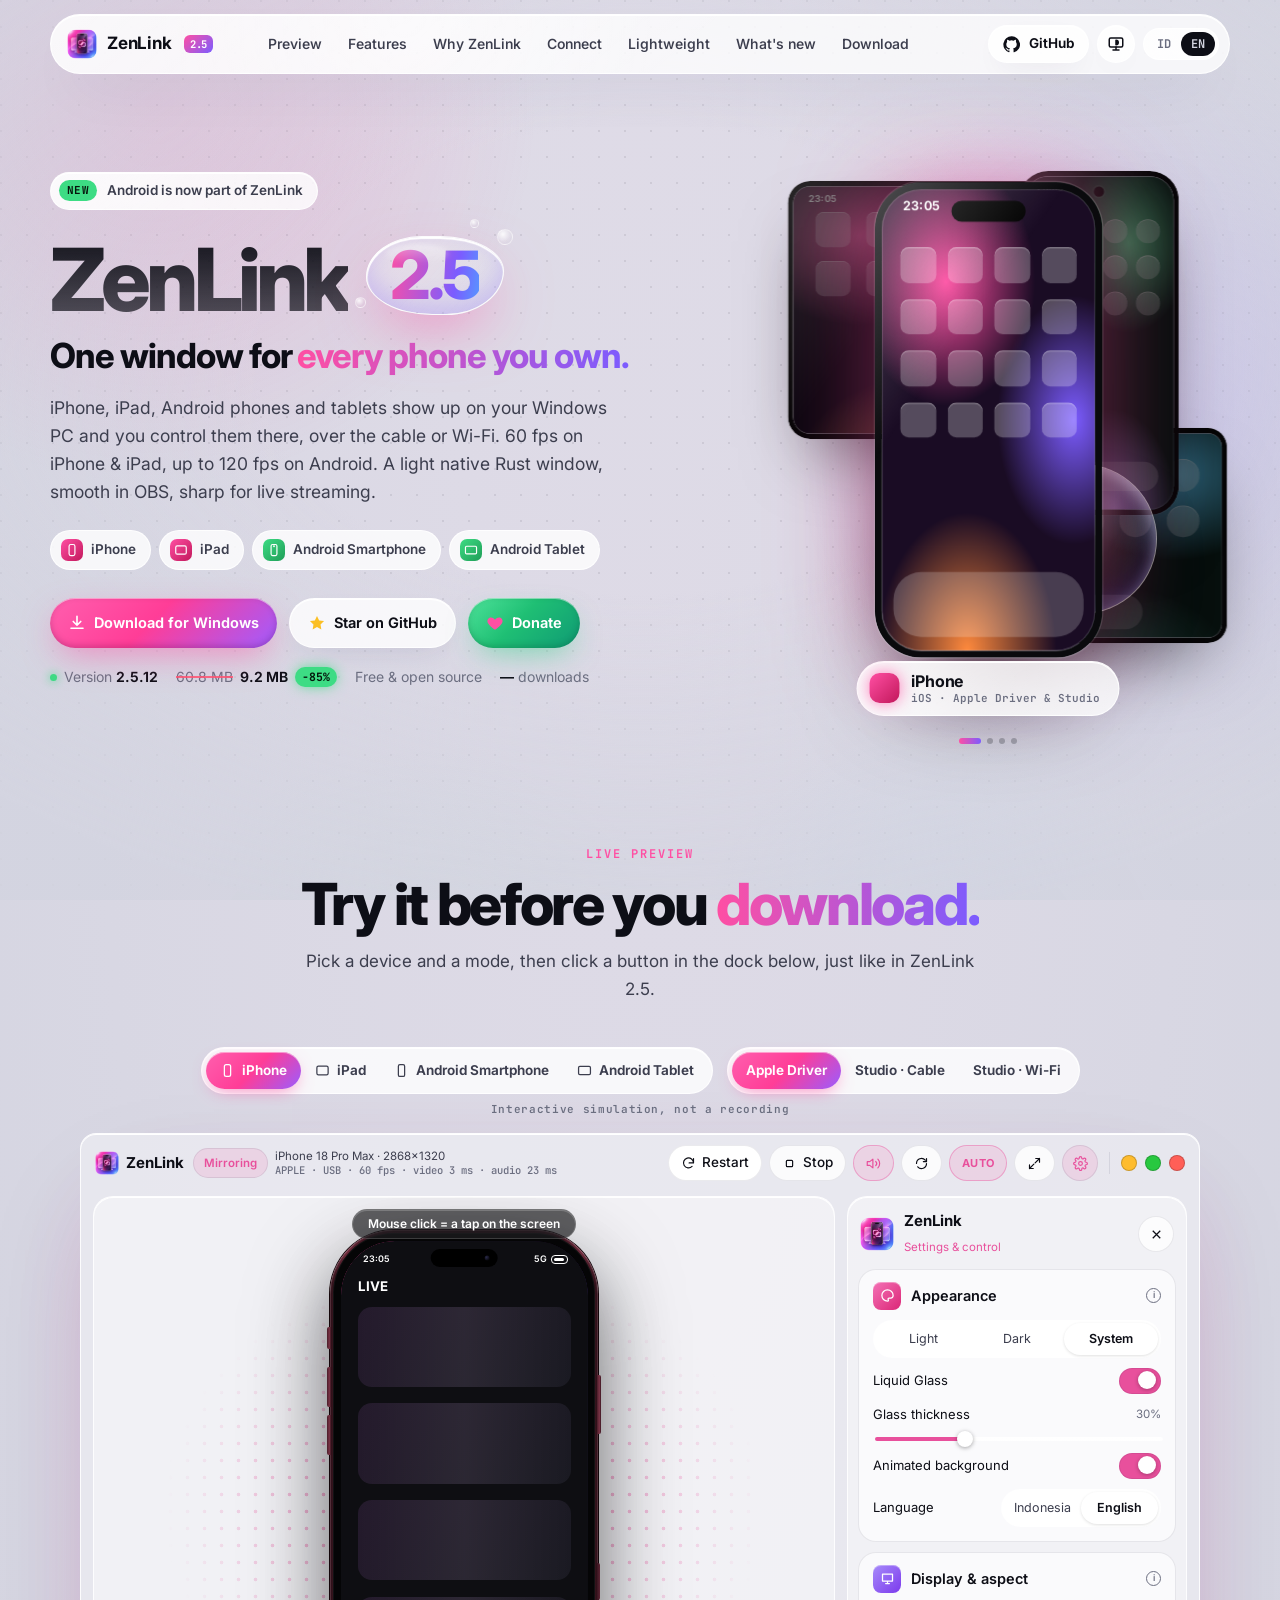
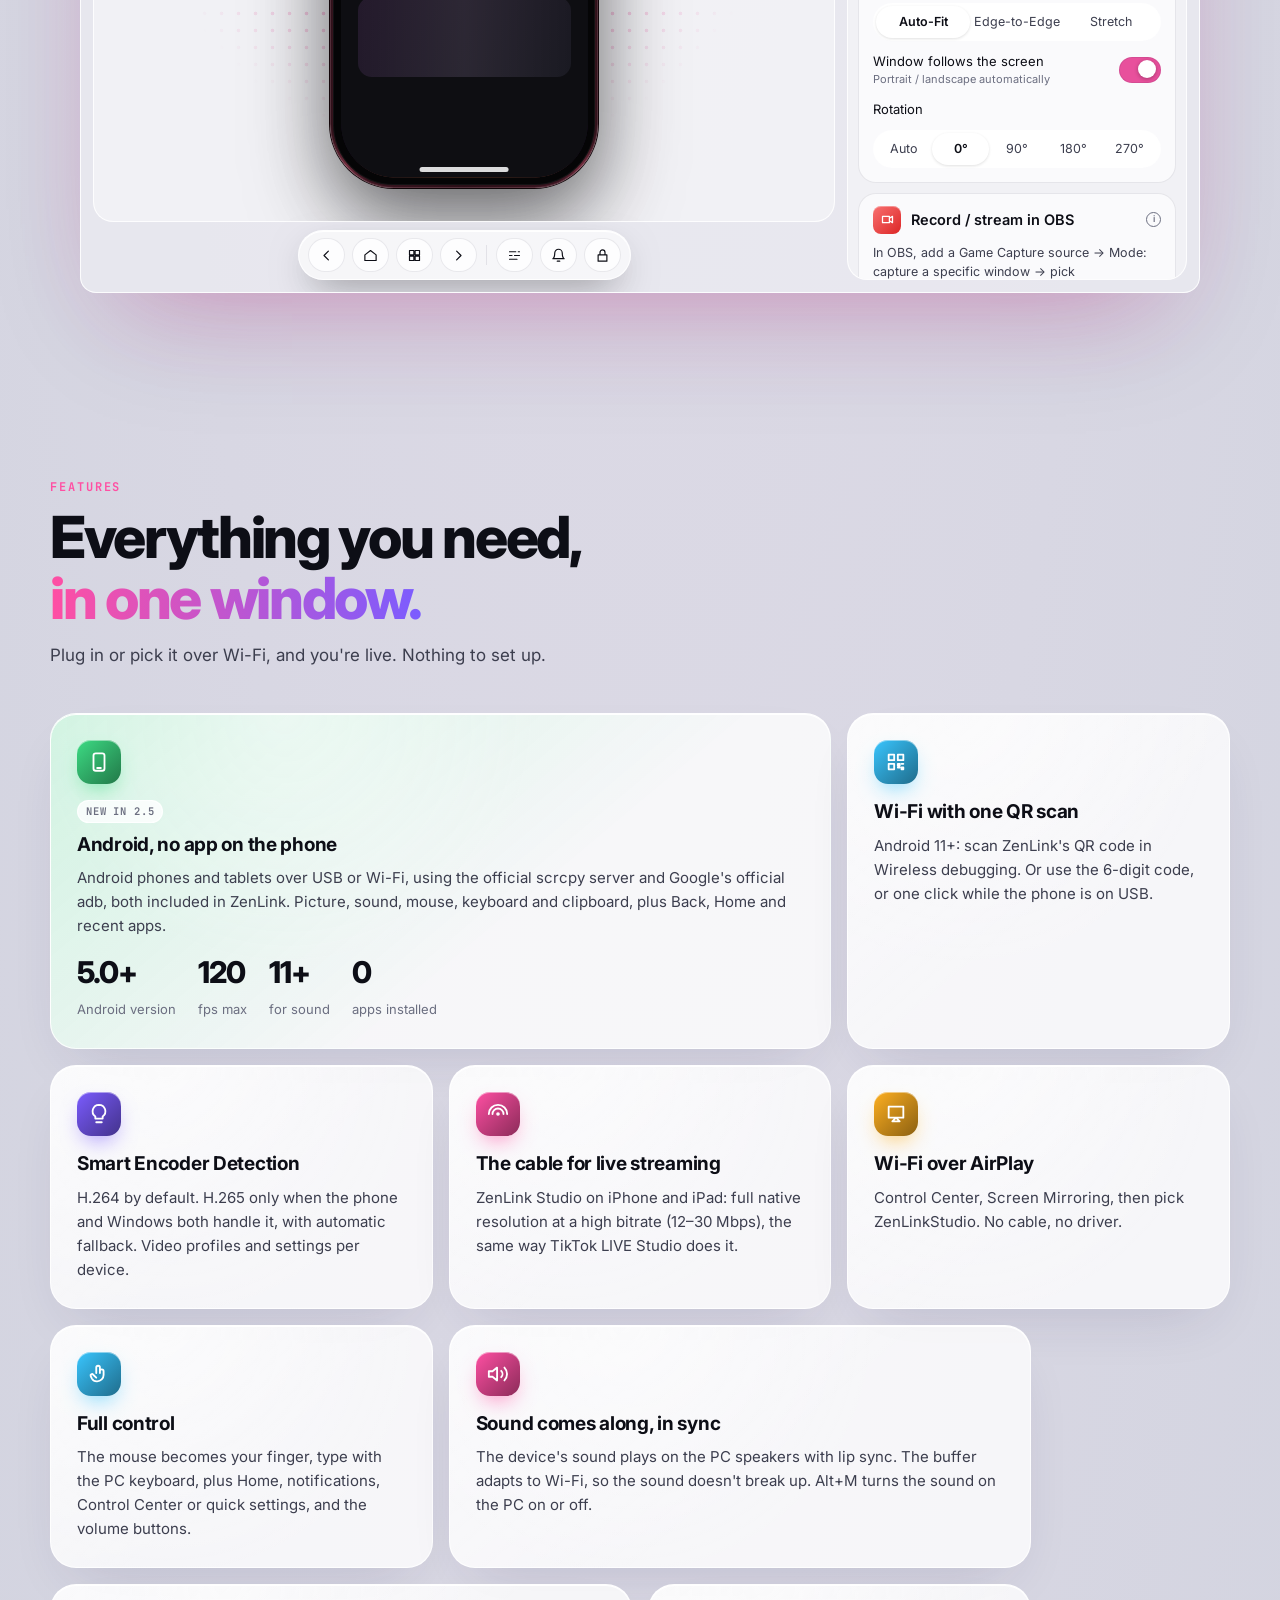
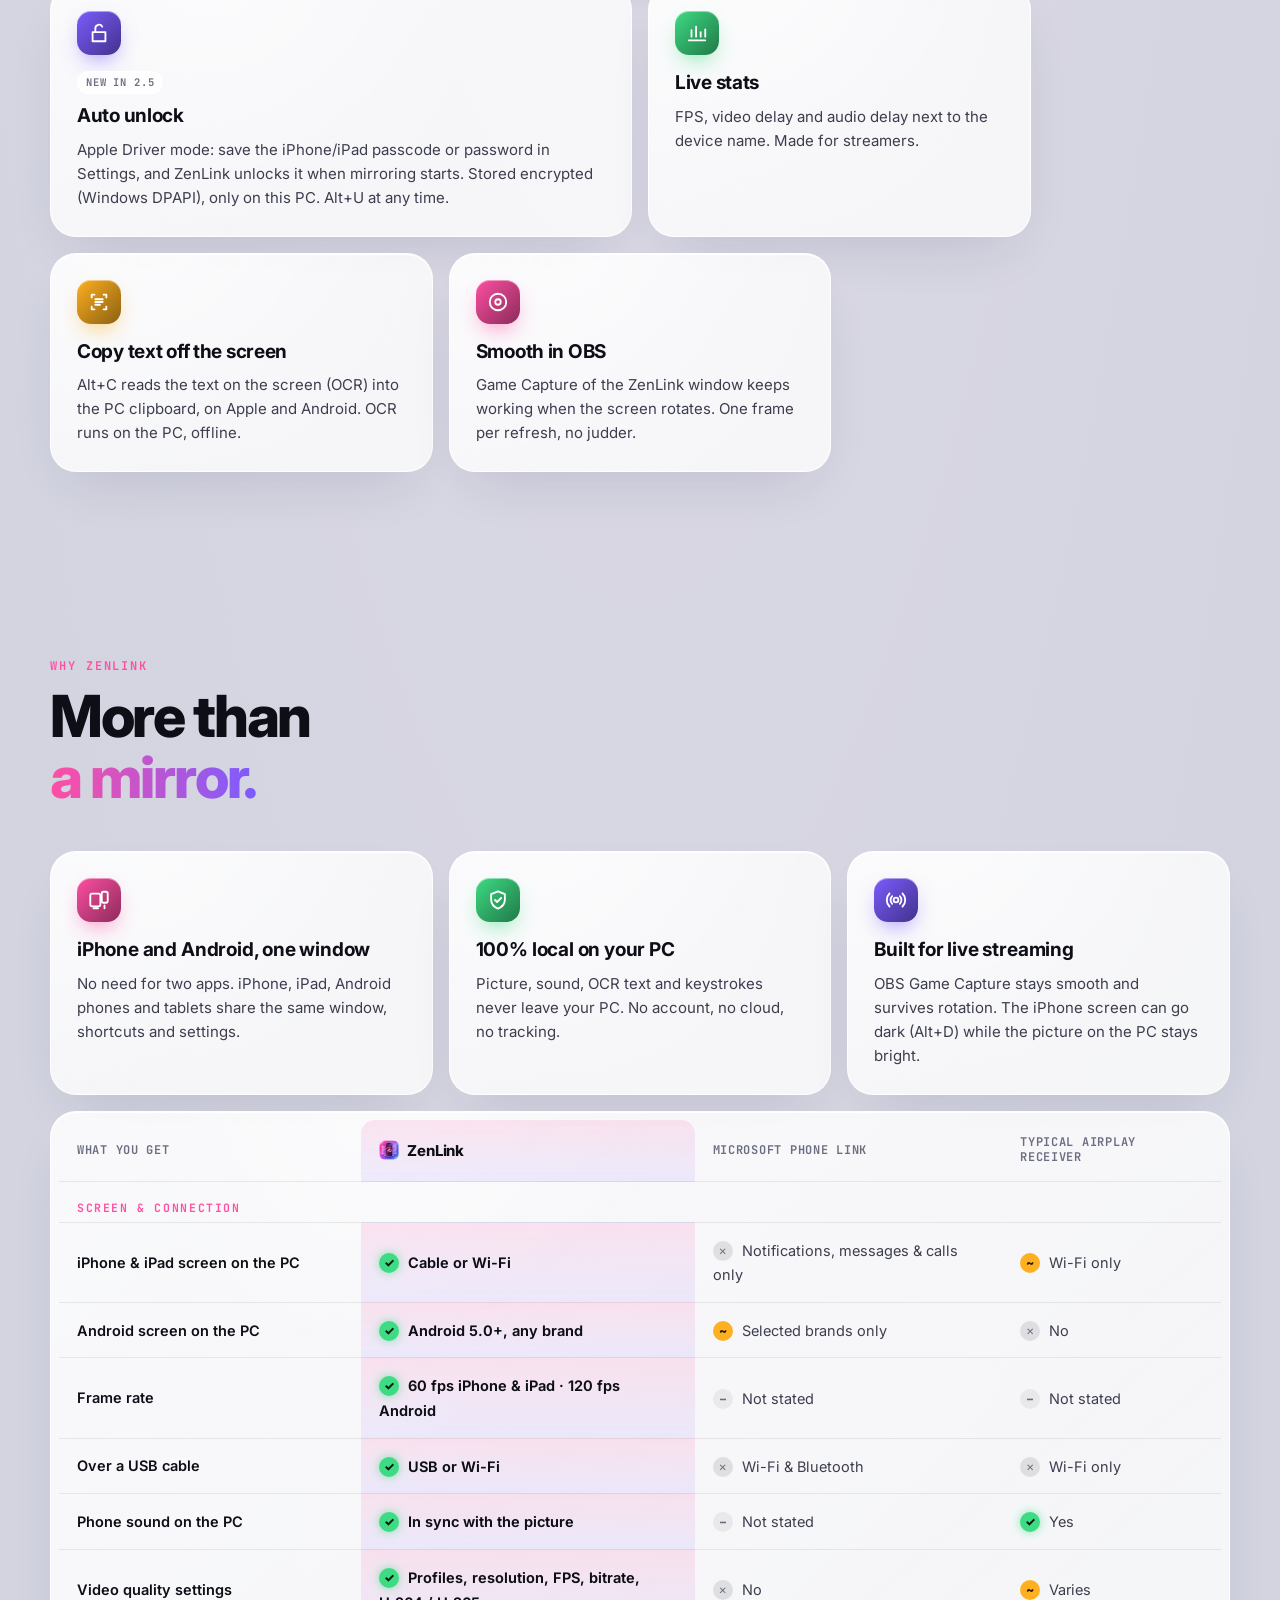
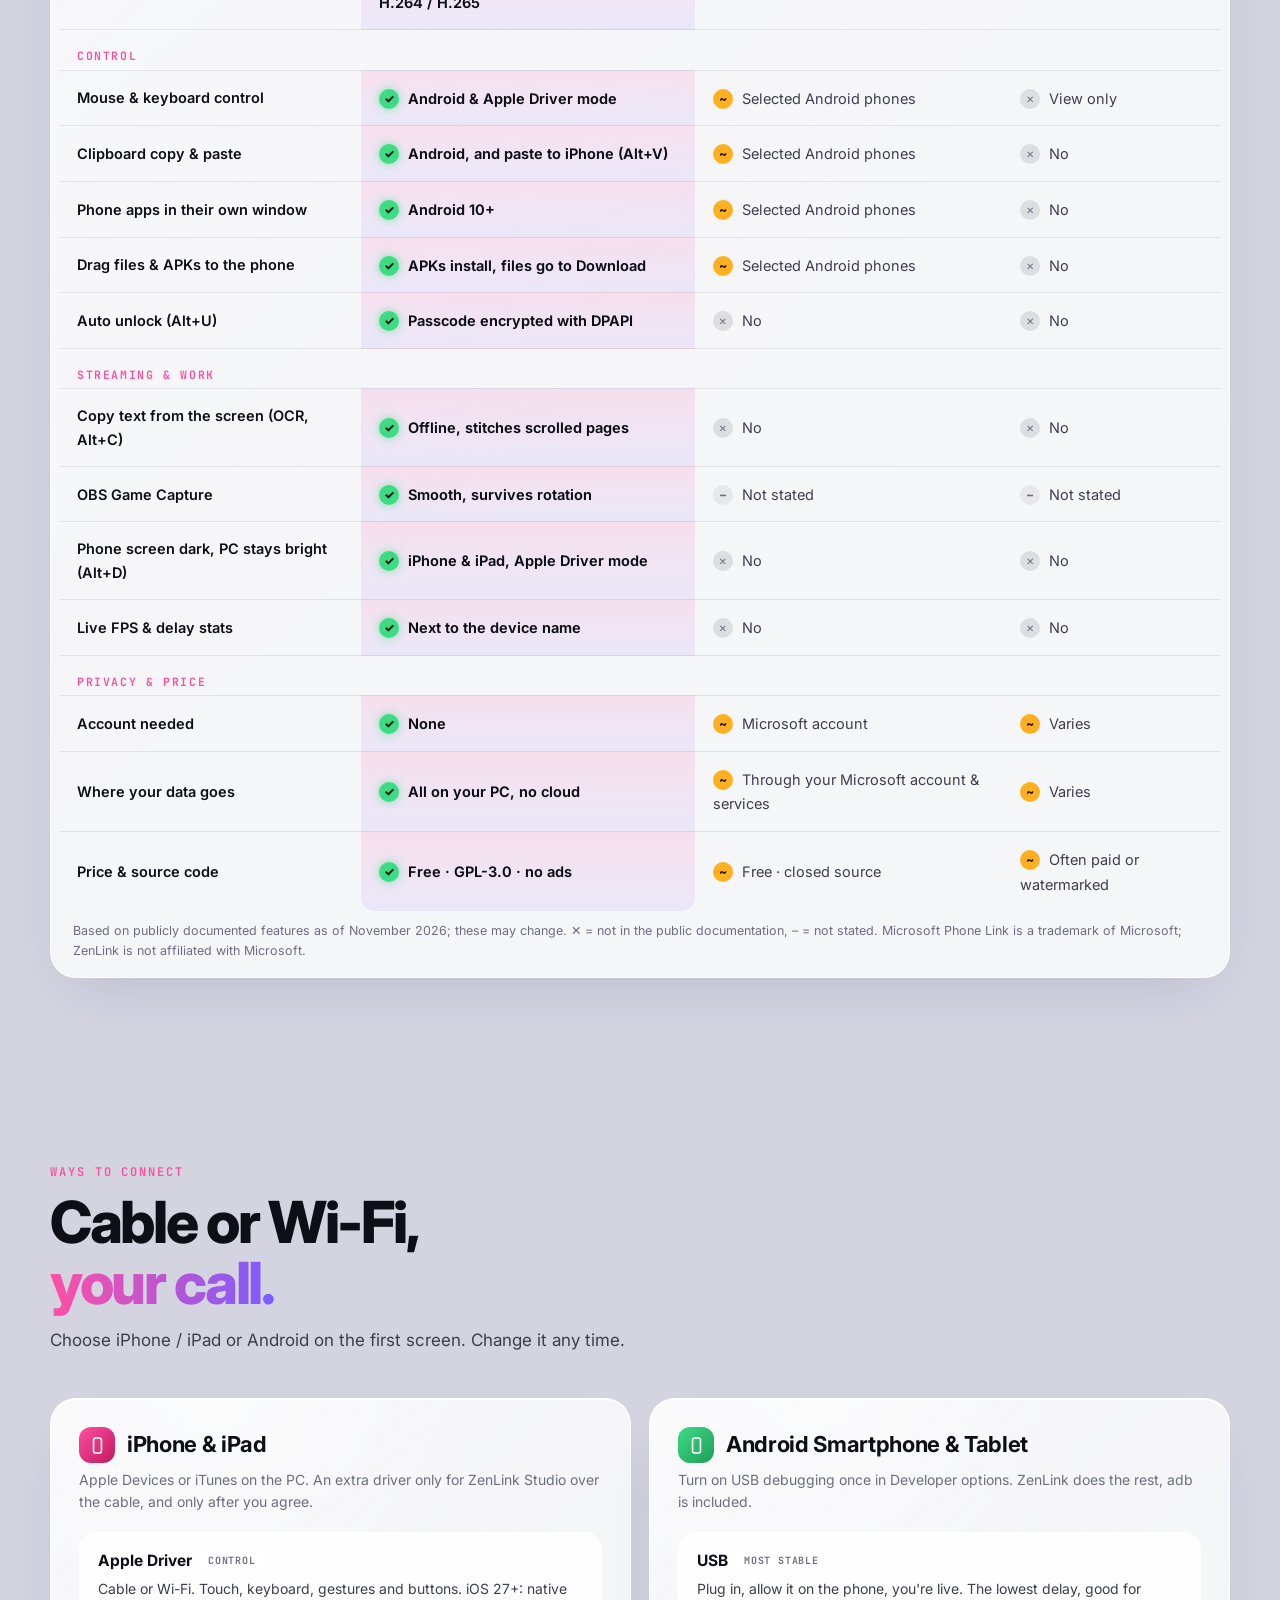
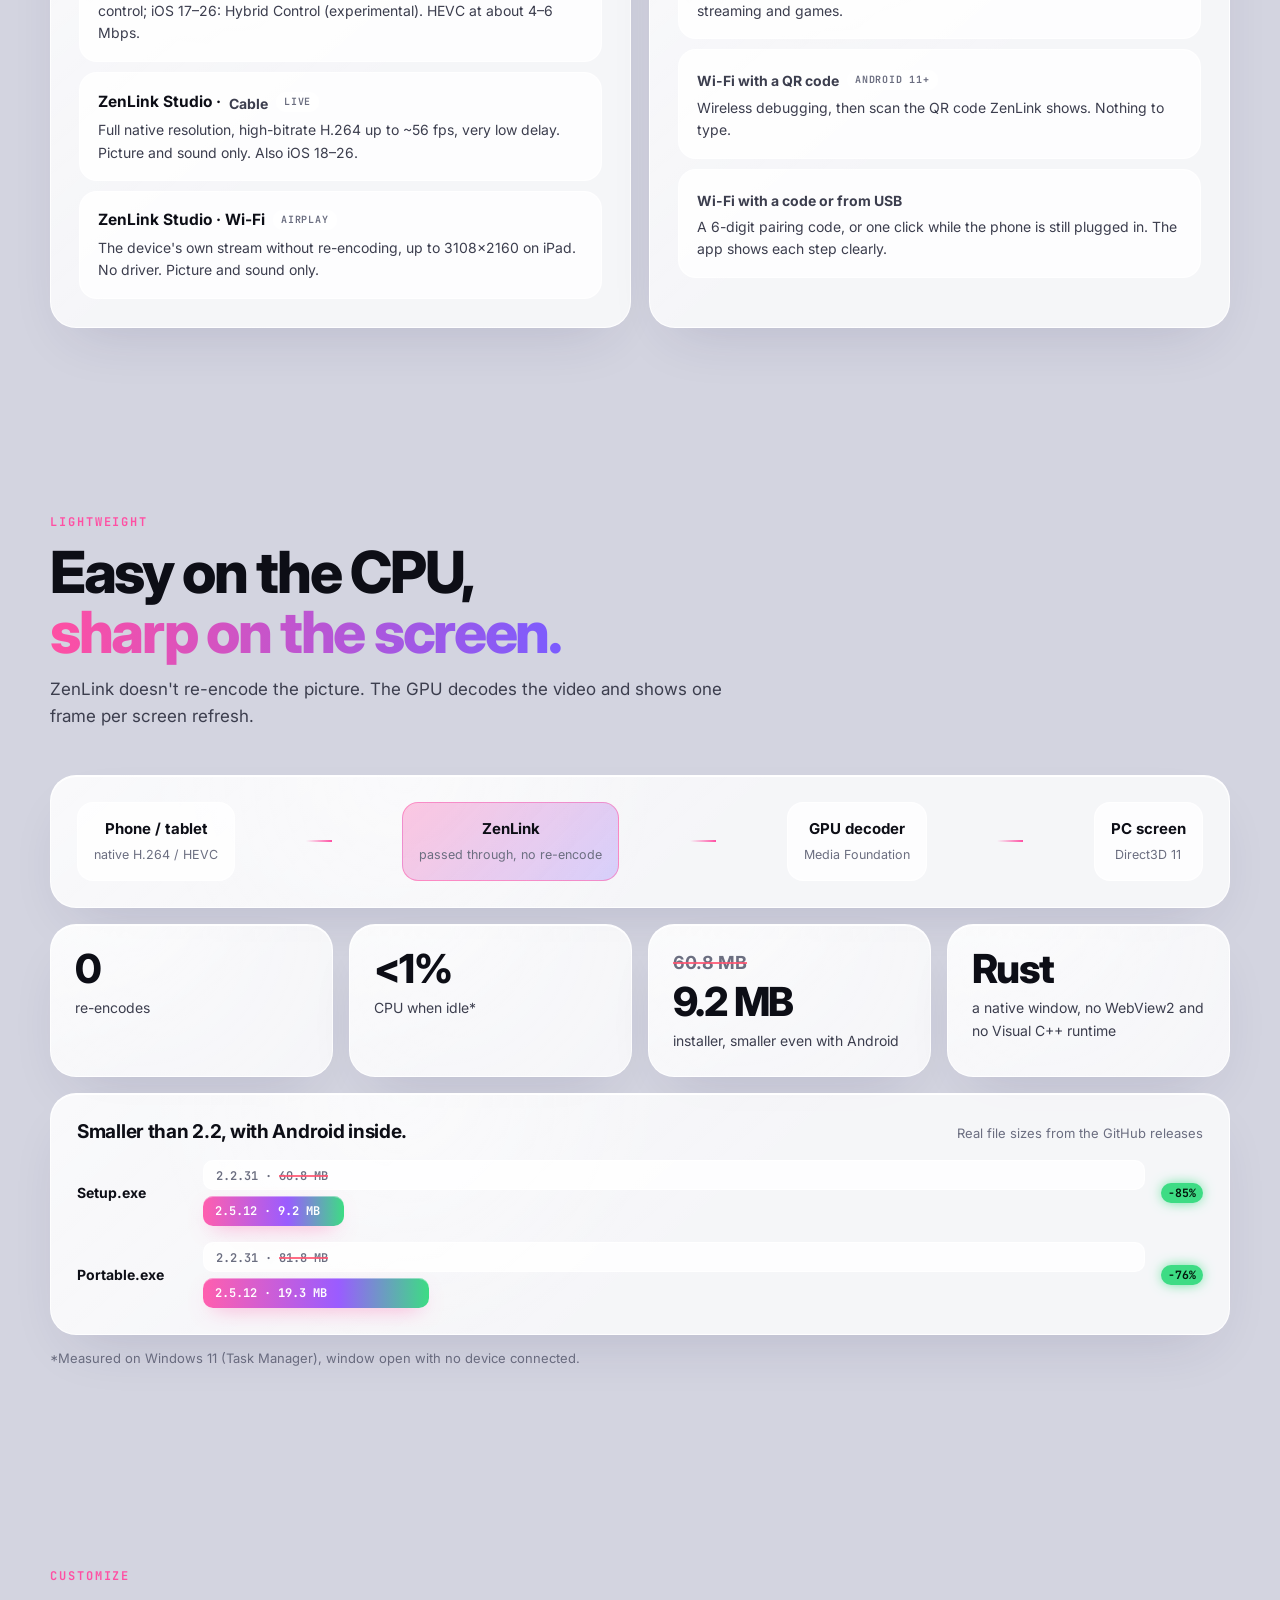
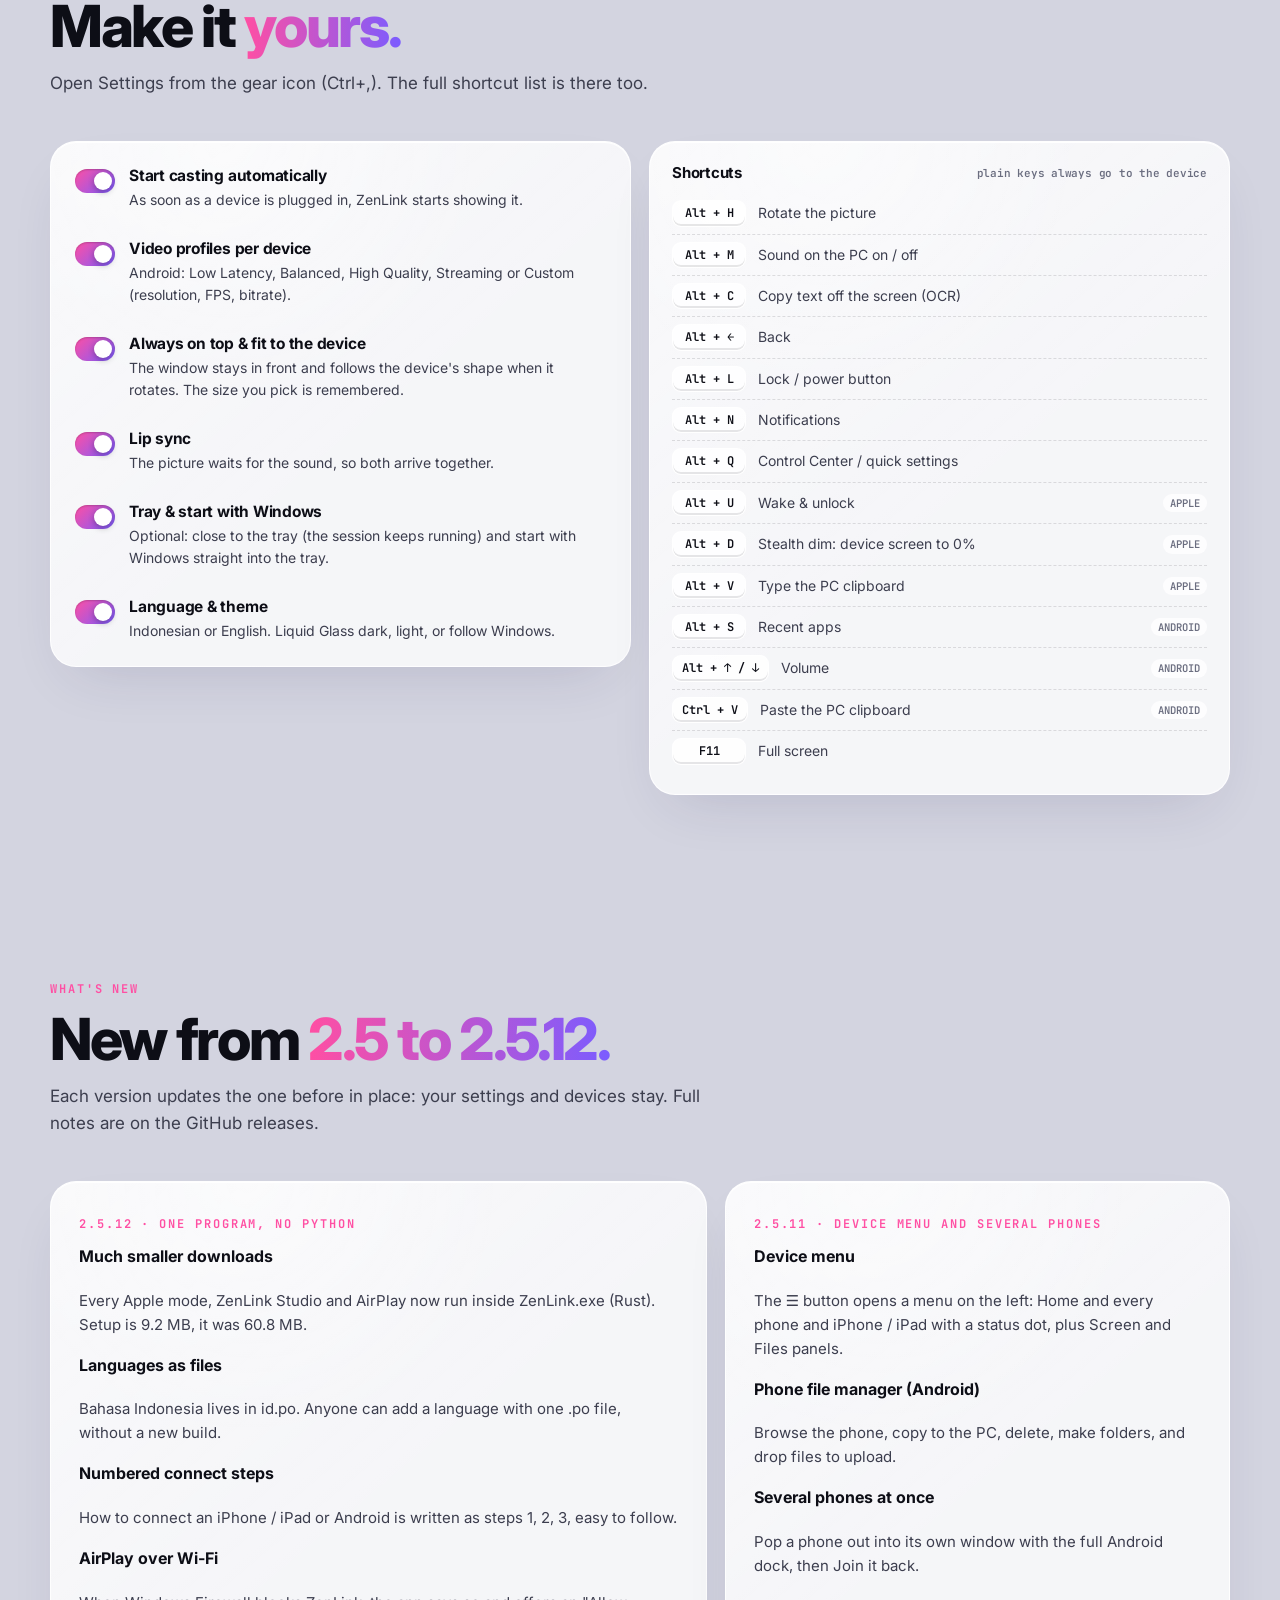
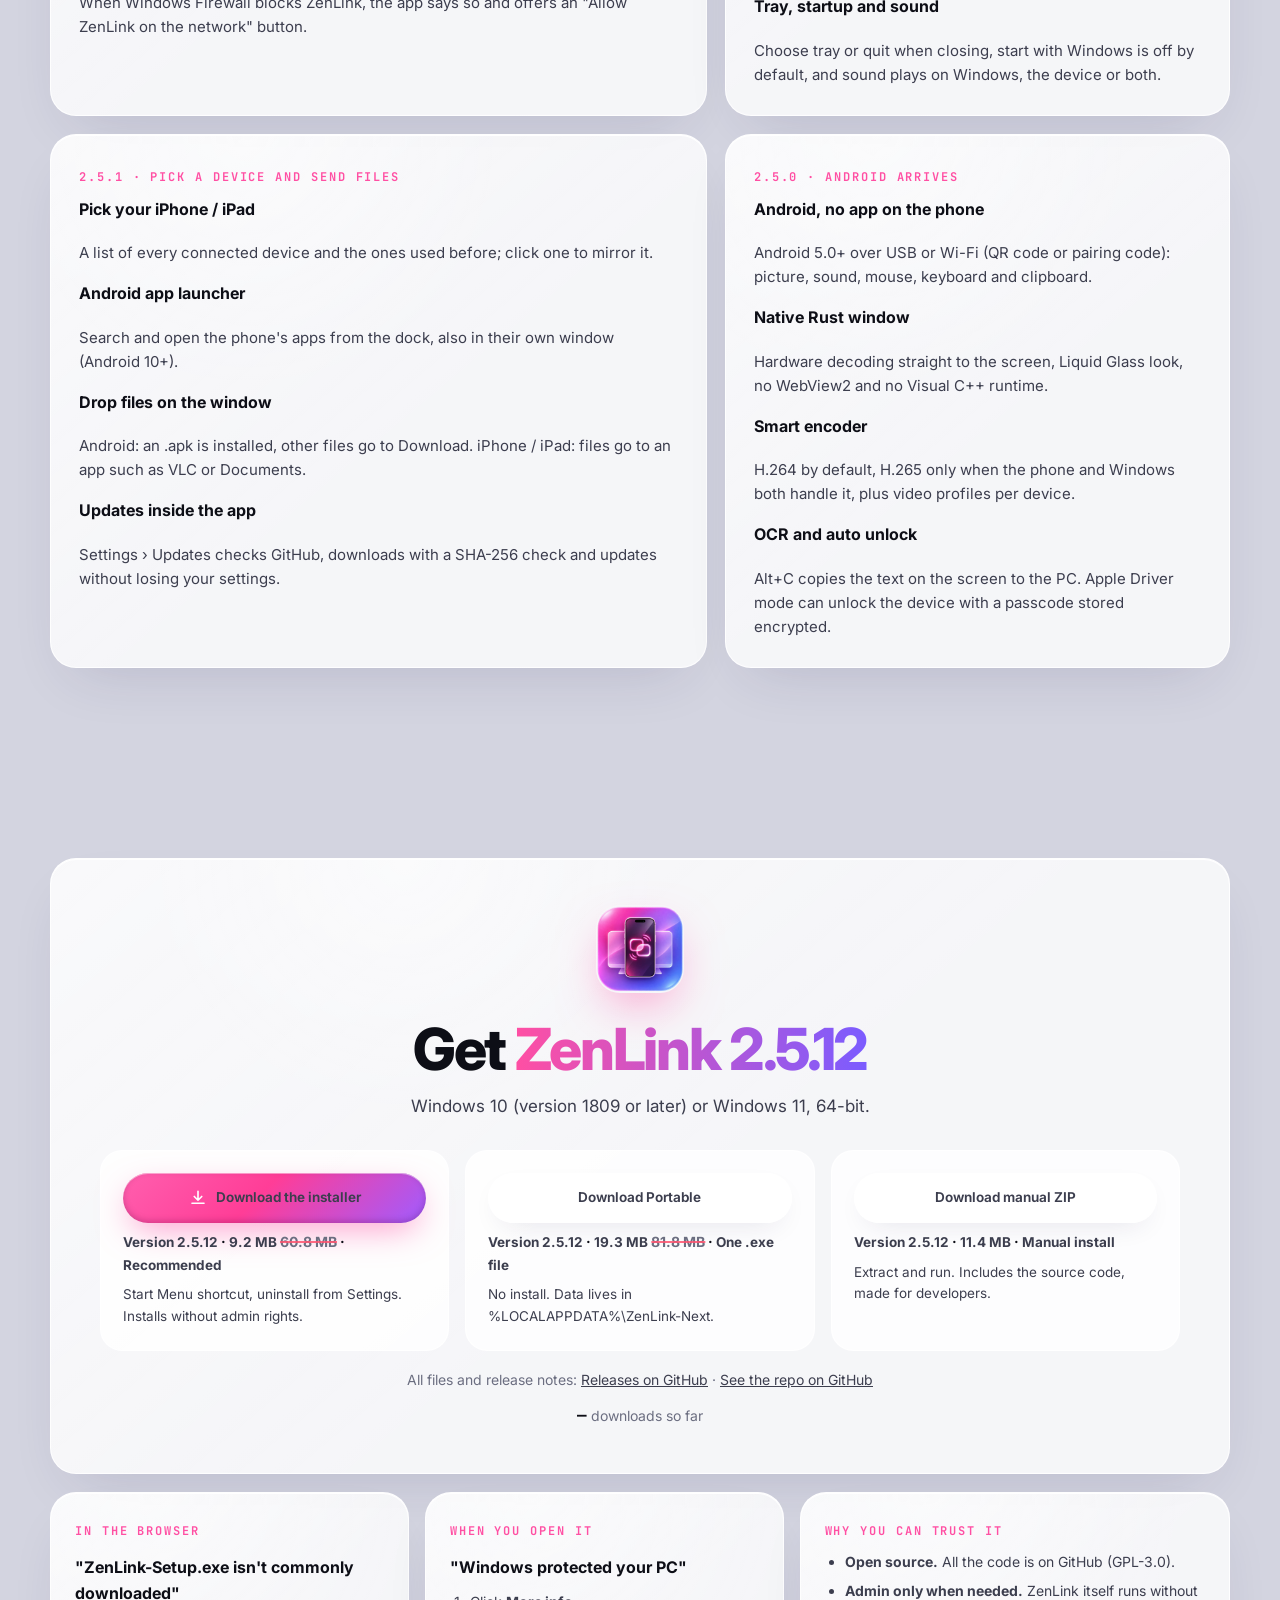
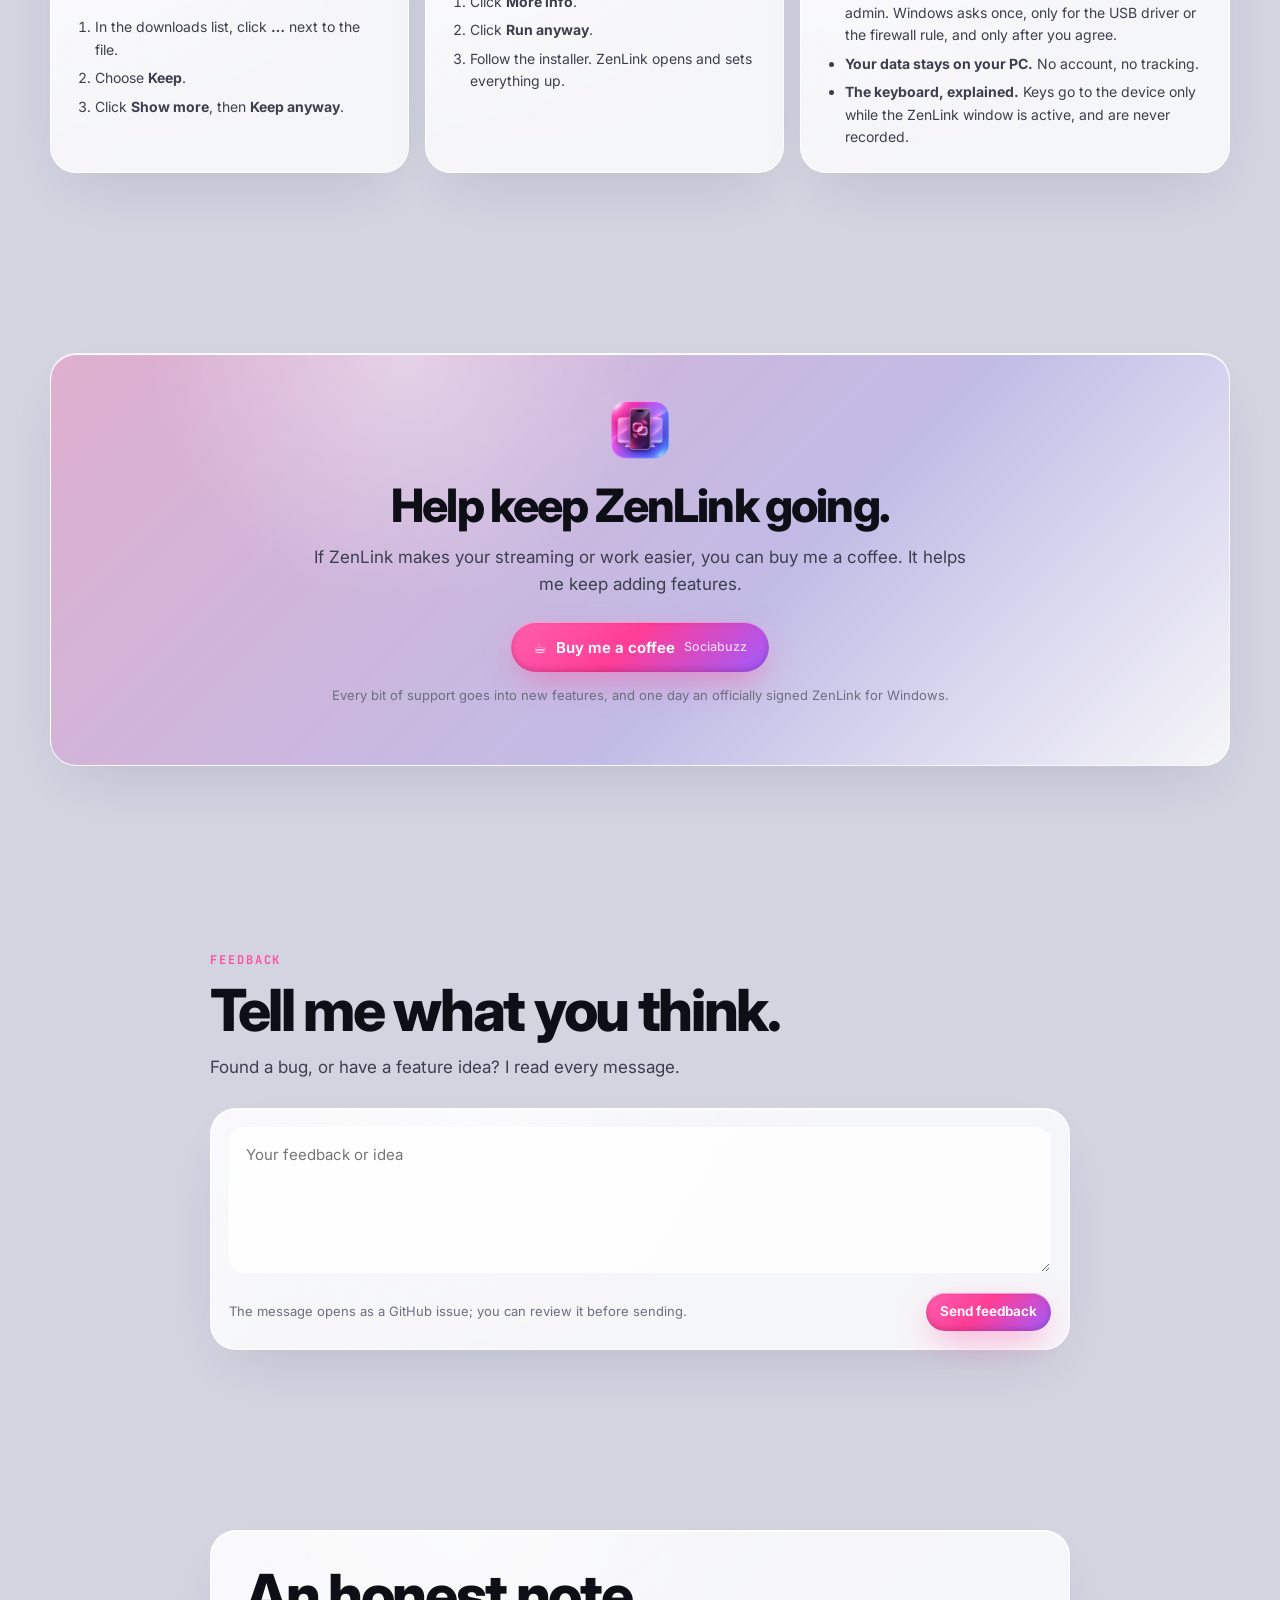
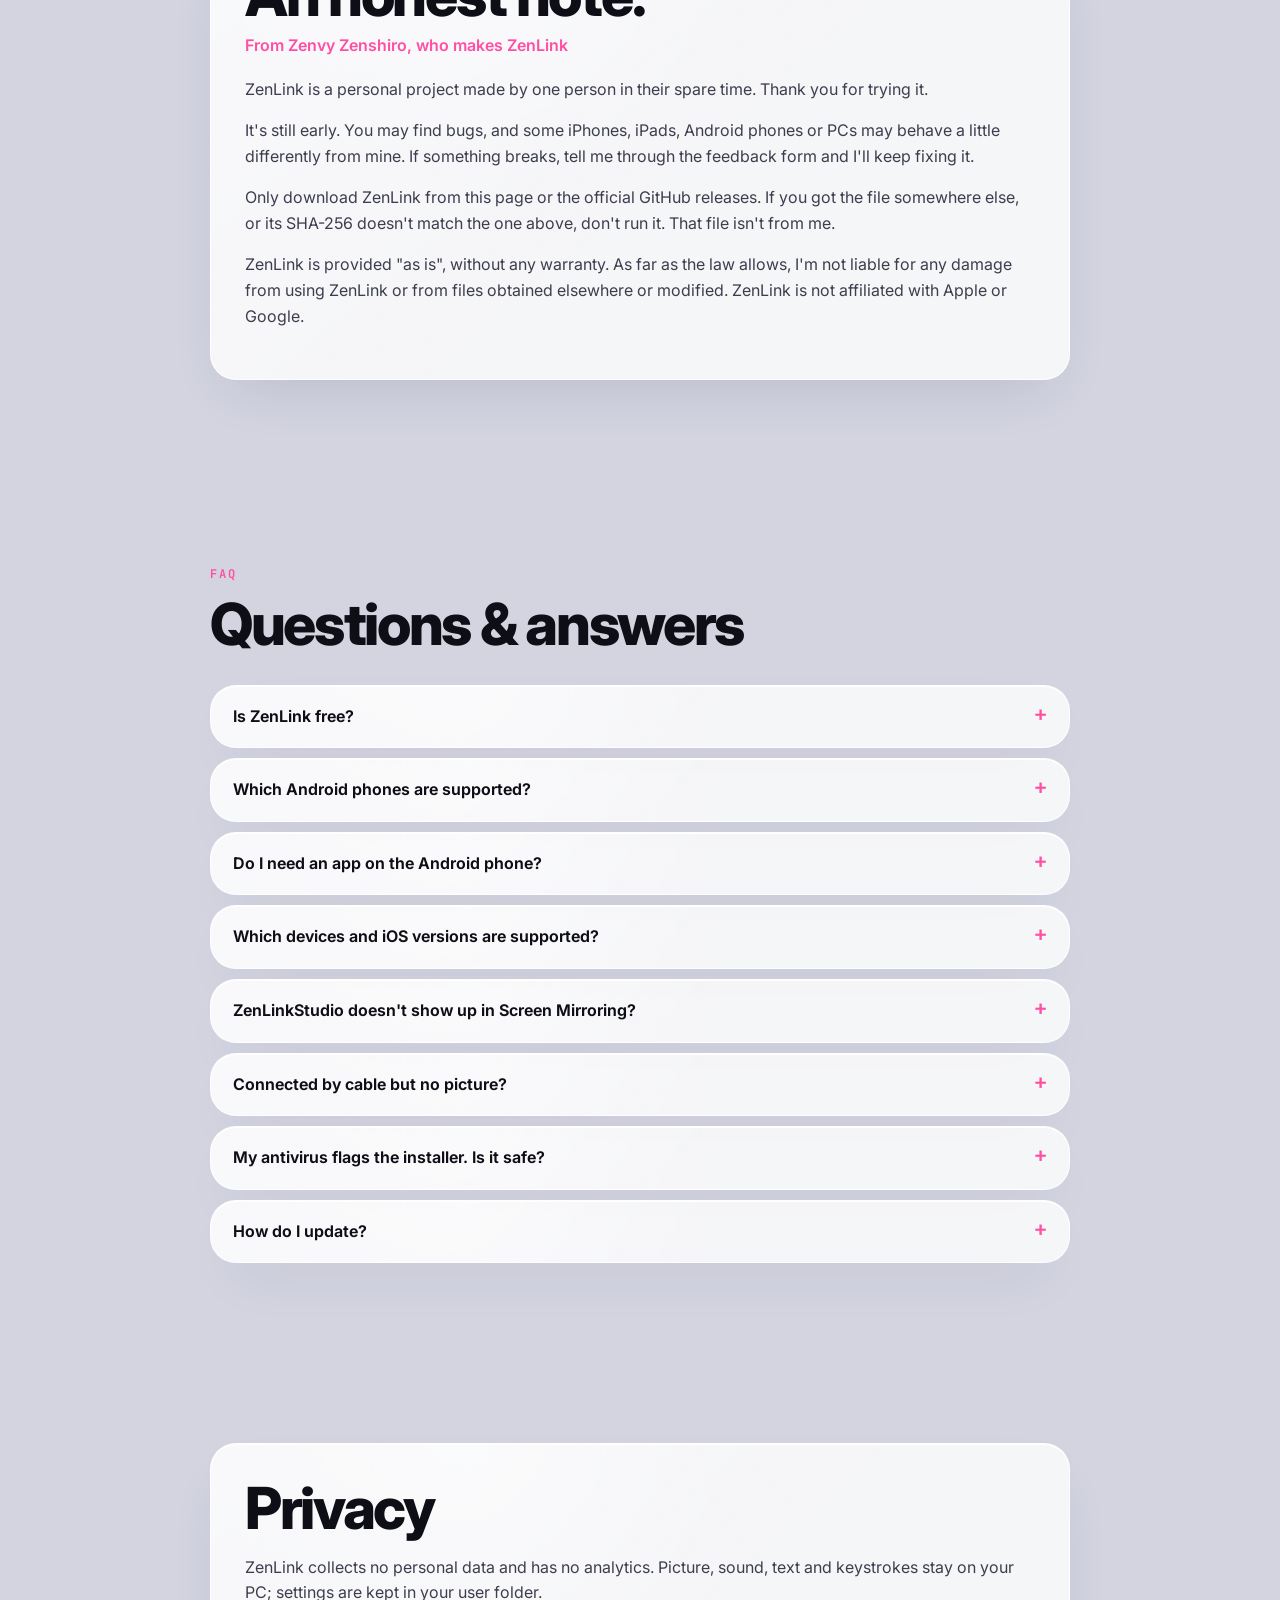
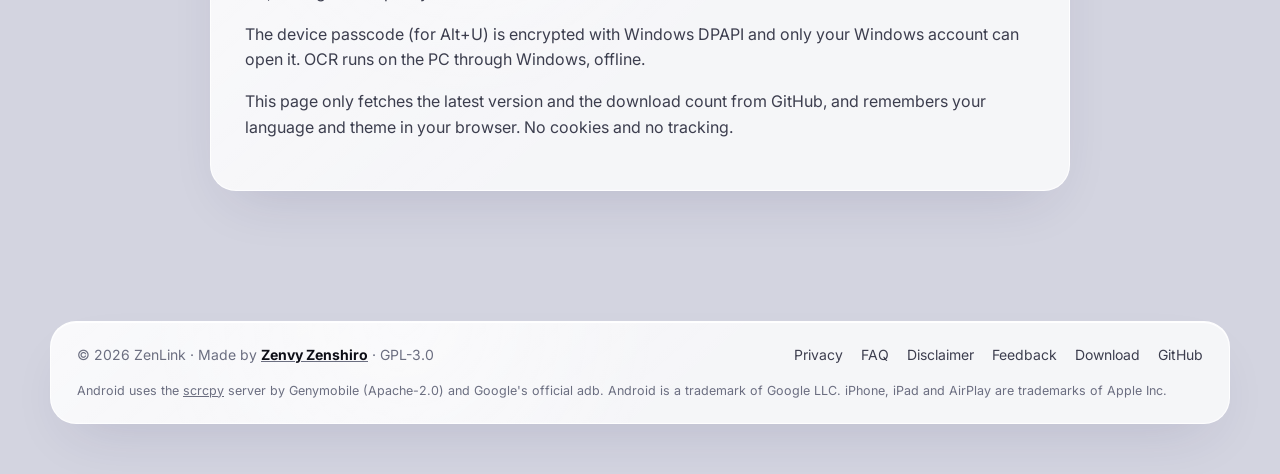
==== commit b14cfe47: "Website: what's new from 2.5 to 2.5.12 One card per version (2.5.12, 2.5.11, 2.5.1, 2.5.0) in Indone" ====
--- a/docs/index.html
+++ b/docs/index.html
@@ -574,33 +574,46 @@
 
 <section id="baru" class="wrap">
   <div class="reveal">
-    <span class="eyebrow" data-id="Yang baru" data-en="What's new">Yang baru</span>
-    <h2 data-id="Baru di &lt;em&gt;ZenLink 2.5.11.&lt;/em&gt;" data-en="New in &lt;em&gt;ZenLink 2.5.11.&lt;/em&gt;">Baru di <em>ZenLink 2.5.11.</em></h2>
-    <p class="sub" data-id="2.5.11 memperbarui 2.5.1 di tempat: pengaturan dan perangkatmu tetap." data-en="2.5.11 updates 2.5.1 in place: your settings and devices stay.">2.5.11 memperbarui 2.5.1 di tempat: pengaturan dan perangkatmu tetap.</p>
+    <span class="eyebrow" data-id="Yang baru" data-en="What&#x27;s new">Yang baru</span>
+    <h2 data-id="Yang baru dari &lt;em&gt;2.5 sampai 2.5.12.&lt;/em&gt;" data-en="New from &lt;em&gt;2.5 to 2.5.12.&lt;/em&gt;">Yang baru dari <em>2.5 sampai 2.5.12.</em></h2>
+    <p class="sub" data-id="Setiap versi memperbarui versi sebelumnya di tempat: pengaturan dan perangkatmu tetap. Catatan lengkap ada di rilis GitHub." data-en="Each version updates the one before in place: your settings and devices stay. Full notes are on the GitHub releases.">Setiap versi memperbarui versi sebelumnya di tempat: pengaturan dan perangkatmu tetap. Catatan lengkap ada di rilis GitHub.</p>
   </div>
   <div class="news">
     <div class="glass reveal">
-      <span class="eyebrow" data-id="Fitur baru" data-en="New features">Fitur baru</span>
+      <span class="eyebrow">2.5.12 · <span data-id="Satu program, tanpa Python" data-en="One program, no Python">Satu program, tanpa Python</span></span>
       <dl>
-        <dt data-id="Menu perangkat" data-en="Device menu">Menu perangkat</dt><dd data-id="Tombol ☰ di samping Pengaturan membuka menu kiri: Beranda dan semua HP Android serta iPhone / iPad, lengkap dengan titik status. Perangkat terpilih punya panel Layar dan File di samping menu." data-en="A ☰ button next to Settings opens a menu on the left: Home and every Android phone and iPhone / iPad, each with a status dot. The selected device has Screen and Files panels beside the menu.">Tombol ☰ di samping Pengaturan membuka menu kiri: Beranda dan semua HP Android serta iPhone / iPad, lengkap dengan titik status. Perangkat terpilih punya panel Layar dan File di samping menu.</dd>
-        <dt data-id="Beranda tanpa pop-up" data-en="Home without pop-ups">Beranda tanpa pop-up</dt><dd data-id="Pilih Android atau iPhone / iPad, mode koneksi dan driver langsung di area utama." data-en="Pick Android or iPhone / iPad, the connection mode and the driver right in the main area.">Pilih Android atau iPhone / iPad, mode koneksi dan driver langsung di area utama.</dd>
-        <dt data-id="File manager HP (Android)" data-en="Phone file manager (Android)">File manager HP (Android)</dt><dd data-id="Jelajahi isi HP, salin ke PC, hapus, buat folder, dan seret file untuk diunggah ke folder yang terbuka." data-en="Browse the phone, copy to the PC, delete, make folders, and drop files to upload into the open folder.">Jelajahi isi HP, salin ke PC, hapus, buat folder, dan seret file untuk diunggah ke folder yang terbuka.</dd>
-        <dt data-id="Beberapa HP sekaligus" data-en="Several phones at once">Beberapa HP sekaligus</dt><dd data-id="Pisahkan HP ke jendelanya sendiri (dengan dock Android lengkap dan fullscreen), lalu Gabung lagi ke jendela utama." data-en="Pop a phone out into its own window (with the full Android dock and full screen), and Join it back into the main window.">Pisahkan HP ke jendelanya sendiri (dengan dock Android lengkap dan fullscreen), lalu Gabung lagi ke jendela utama.</dd>
-        <dt data-id="Menutup ZenLink" data-en="Closing ZenLink">Menutup ZenLink</dt><dd data-id="Tombol tutup bertanya: tetap jalan di tray atau keluar, dengan &quot;Ingat pilihan saya&quot;. Ubah kapan saja di Pengaturan › Startup &amp; penutupan." data-en="The close button asks: keep running in the tray or quit, with &quot;Remember my choice&quot;. Change it any time in Settings › Startup &amp; closing.">Tombol tutup bertanya: tetap jalan di tray atau keluar, dengan &quot;Ingat pilihan saya&quot;. Ubah kapan saja di Pengaturan › Startup &amp; penutupan.</dd>
-        <dt data-id="Mulai bersama Windows" data-en="Start with Windows">Mulai bersama Windows</dt><dd data-id="Mati secara bawaan. Nyalakan di Pengaturan atau Task Manager › Startup apps; keduanya selalu sama." data-en="Off by default. Turn it on in Settings or in Task Manager › Startup apps; both always agree.">Mati secara bawaan. Nyalakan di Pengaturan atau Task Manager › Startup apps; keduanya selalu sama.</dd>
-        <dt data-id="Suara dan buka kunci" data-en="Sound and unlock">Suara dan buka kunci</dt><dd data-id="Pilih suara di Windows, di perangkat, atau keduanya. Mode Apple Driver bisa membuka kunci lagi saat layar terkunci (opsional)." data-en="Choose sound on Windows, on the device or both. Apple Driver mode can unlock again when the screen locks (opt-in).">Pilih suara di Windows, di perangkat, atau keduanya. Mode Apple Driver bisa membuka kunci lagi saat layar terkunci (opsional).</dd>
+        <dt data-id="Unduhan jauh lebih kecil" data-en="Much smaller downloads">Unduhan jauh lebih kecil</dt><dd data-id="Semua mode Apple, ZenLink Studio dan AirPlay kini jalan di dalam ZenLink.exe (Rust). Setup 9.2 MB, dulu 60.8 MB." data-en="Every Apple mode, ZenLink Studio and AirPlay now run inside ZenLink.exe (Rust). Setup is 9.2 MB, it was 60.8 MB.">Semua mode Apple, ZenLink Studio dan AirPlay kini jalan di dalam ZenLink.exe (Rust). Setup 9.2 MB, dulu 60.8 MB.</dd>
+        <dt data-id="Bahasa berbasis file" data-en="Languages as files">Bahasa berbasis file</dt><dd data-id="Bahasa Indonesia ada di file id.po. Siapa pun bisa menambah bahasa dengan satu file .po, tanpa build ulang." data-en="Bahasa Indonesia lives in id.po. Anyone can add a language with one .po file, without a new build.">Bahasa Indonesia ada di file id.po. Siapa pun bisa menambah bahasa dengan satu file .po, tanpa build ulang.</dd>
+        <dt data-id="Langkah sambung bernomor" data-en="Numbered connect steps">Langkah sambung bernomor</dt><dd data-id="Cara menyambungkan iPhone / iPad dan Android ditulis 1, 2, 3 supaya mudah diikuti." data-en="How to connect an iPhone / iPad or Android is written as steps 1, 2, 3, easy to follow.">Cara menyambungkan iPhone / iPad dan Android ditulis 1, 2, 3 supaya mudah diikuti.</dd>
+        <dt data-id="AirPlay lewat Wi-Fi" data-en="AirPlay over Wi-Fi">AirPlay lewat Wi-Fi</dt><dd data-id="Kalau Windows Firewall memblokir ZenLink, aplikasi memberi tahu dan menyediakan tombol &quot;Izinkan ZenLink di jaringan&quot;." data-en="When Windows Firewall blocks ZenLink, the app says so and offers an &quot;Allow ZenLink on the network&quot; button.">Kalau Windows Firewall memblokir ZenLink, aplikasi memberi tahu dan menyediakan tombol &quot;Izinkan ZenLink di jaringan&quot;.</dd>
       </dl>
     </div>
     <div class="glass reveal">
-      <span class="eyebrow" data-id="Perbaikan" data-en="Fixes">Perbaikan</span>
-      <ul class="fixes">
-        <li data-id="Mode Apple Driver dengan Smart App Control Windows: koneksi tidak lagi berhenti di &quot;Secure connection&quot; karena modul lzss diblokir (#2)." data-en="Apple Driver mode with Windows Smart App Control: the connection no longer stops at &quot;Secure connection&quot; because the lzss module was blocked (#2).">Mode Apple Driver dengan Smart App Control Windows: koneksi tidak lagi berhenti di &quot;Secure connection&quot; karena modul lzss diblokir (#2).</li>
-        <li data-id="adb diunduh dari aplikasi saat dibutuhkan (resmi dari Google, dicek SHA-256), jadi Setup dan Portable lebih kecil." data-en="adb is downloaded by the app when needed (Google&#x27;s official copy, SHA-256 checked), so Setup and Portable are smaller.">adb diunduh dari aplikasi saat dibutuhkan (resmi dari Google, dicek SHA-256), jadi Setup dan Portable lebih kecil.</li>
-        <li data-id="Saat mirroring, area di sekitar gambar tetap kaca, bukan hitam." data-en="While mirroring, the area around the picture keeps the glass look instead of black.">Saat mirroring, area di sekitar gambar tetap kaca, bukan hitam.</li>
-        <li data-id="Bahasa mengikuti Windows: Bahasa Indonesia bila ada di daftar bahasa Windows, selain itu English." data-en="Language follows Windows: Bahasa Indonesia when Windows lists it, English otherwise.">Bahasa mengikuti Windows: Bahasa Indonesia bila ada di daftar bahasa Windows, selain itu English.</li>
-        <li data-id="Keluar dari ZenLink juga menghentikan adb bila ZenLink yang menyalakannya; adb milik Android Studio atau scrcpy tetap jalan." data-en="Quitting ZenLink also stops adb when ZenLink started it; adb from Android Studio or scrcpy keeps running.">Keluar dari ZenLink juga menghentikan adb bila ZenLink yang menyalakannya; adb milik Android Studio atau scrcpy tetap jalan.</li>
-        <li data-id="File manager HP tidak pernah menjalankan file program (.exe, .bat, .ps1 …) dari HP: file itu hanya ditampilkan di foldernya." data-en="The phone file manager never runs program files (.exe, .bat, .ps1 …) from the phone: they are only shown in their folder.">File manager HP tidak pernah menjalankan file program (.exe, .bat, .ps1 …) dari HP: file itu hanya ditampilkan di foldernya.</li>
-      </ul>
+      <span class="eyebrow">2.5.11 · <span data-id="Menu perangkat dan beberapa HP" data-en="Device menu and several phones">Menu perangkat dan beberapa HP</span></span>
+      <dl>
+        <dt data-id="Menu perangkat" data-en="Device menu">Menu perangkat</dt><dd data-id="Tombol ☰ membuka menu kiri: Beranda dan semua HP serta iPhone / iPad dengan titik status, plus panel Layar dan File." data-en="The ☰ button opens a menu on the left: Home and every phone and iPhone / iPad with a status dot, plus Screen and Files panels.">Tombol ☰ membuka menu kiri: Beranda dan semua HP serta iPhone / iPad dengan titik status, plus panel Layar dan File.</dd>
+        <dt data-id="File manager HP (Android)" data-en="Phone file manager (Android)">File manager HP (Android)</dt><dd data-id="Jelajahi isi HP, salin ke PC, hapus, buat folder, dan seret file untuk diunggah." data-en="Browse the phone, copy to the PC, delete, make folders, and drop files to upload.">Jelajahi isi HP, salin ke PC, hapus, buat folder, dan seret file untuk diunggah.</dd>
+        <dt data-id="Beberapa HP sekaligus" data-en="Several phones at once">Beberapa HP sekaligus</dt><dd data-id="Pisahkan HP ke jendelanya sendiri dengan dock Android lengkap, lalu Gabung lagi ke jendela utama." data-en="Pop a phone out into its own window with the full Android dock, then Join it back.">Pisahkan HP ke jendelanya sendiri dengan dock Android lengkap, lalu Gabung lagi ke jendela utama.</dd>
+        <dt data-id="Tray, startup dan suara" data-en="Tray, startup and sound">Tray, startup dan suara</dt><dd data-id="Pilih tetap di tray atau keluar saat menutup, mulai bersama Windows mati secara bawaan, dan suara di Windows, perangkat, atau keduanya." data-en="Choose tray or quit when closing, start with Windows is off by default, and sound plays on Windows, the device or both.">Pilih tetap di tray atau keluar saat menutup, mulai bersama Windows mati secara bawaan, dan suara di Windows, perangkat, atau keduanya.</dd>
+      </dl>
+    </div>
+    <div class="glass reveal">
+      <span class="eyebrow">2.5.1 · <span data-id="Pilih perangkat dan kirim file" data-en="Pick a device and send files">Pilih perangkat dan kirim file</span></span>
+      <dl>
+        <dt data-id="Pilih iPhone / iPad" data-en="Pick your iPhone / iPad">Pilih iPhone / iPad</dt><dd data-id="Daftar semua perangkat yang tersambung dan yang pernah dipakai; klik satu untuk dimirror." data-en="A list of every connected device and the ones used before; click one to mirror it.">Daftar semua perangkat yang tersambung dan yang pernah dipakai; klik satu untuk dimirror.</dd>
+        <dt data-id="Peluncur aplikasi Android" data-en="Android app launcher">Peluncur aplikasi Android</dt><dd data-id="Cari dan buka aplikasi HP dari dock, juga di jendelanya sendiri (Android 10+)." data-en="Search and open the phone&#x27;s apps from the dock, also in their own window (Android 10+).">Cari dan buka aplikasi HP dari dock, juga di jendelanya sendiri (Android 10+).</dd>
+        <dt data-id="Seret file ke jendela" data-en="Drop files on the window">Seret file ke jendela</dt><dd data-id="Android: .apk dipasang, file lain masuk ke Download. iPhone / iPad: file masuk ke aplikasi seperti VLC atau Documents." data-en="Android: an .apk is installed, other files go to Download. iPhone / iPad: files go to an app such as VLC or Documents.">Android: .apk dipasang, file lain masuk ke Download. iPhone / iPad: file masuk ke aplikasi seperti VLC atau Documents.</dd>
+        <dt data-id="Update di dalam aplikasi" data-en="Updates inside the app">Update di dalam aplikasi</dt><dd data-id="Pengaturan › Update mengecek GitHub, mengunduh dengan cek SHA-256, dan memperbarui tanpa menghapus pengaturan." data-en="Settings › Updates checks GitHub, downloads with a SHA-256 check and updates without losing your settings.">Pengaturan › Update mengecek GitHub, mengunduh dengan cek SHA-256, dan memperbarui tanpa menghapus pengaturan.</dd>
+      </dl>
+    </div>
+    <div class="glass reveal">
+      <span class="eyebrow">2.5.0 · <span data-id="Android hadir" data-en="Android arrives">Android hadir</span></span>
+      <dl>
+        <dt data-id="Android tanpa aplikasi di HP" data-en="Android, no app on the phone">Android tanpa aplikasi di HP</dt><dd data-id="Android 5.0+ lewat USB atau Wi-Fi (kode QR atau kode pairing): gambar, suara, mouse, keyboard dan clipboard." data-en="Android 5.0+ over USB or Wi-Fi (QR code or pairing code): picture, sound, mouse, keyboard and clipboard.">Android 5.0+ lewat USB atau Wi-Fi (kode QR atau kode pairing): gambar, suara, mouse, keyboard dan clipboard.</dd>
+        <dt data-id="Jendela Rust native" data-en="Native Rust window">Jendela Rust native</dt><dd data-id="Decode hardware langsung ke layar, tampilan Liquid Glass, tanpa WebView2 dan tanpa Visual C++ runtime." data-en="Hardware decoding straight to the screen, Liquid Glass look, no WebView2 and no Visual C++ runtime.">Decode hardware langsung ke layar, tampilan Liquid Glass, tanpa WebView2 dan tanpa Visual C++ runtime.</dd>
+        <dt data-id="Encoder pintar" data-en="Smart encoder">Encoder pintar</dt><dd data-id="H.264 bawaan, H.265 hanya bila HP dan Windows sama-sama mendukung, plus profil video per perangkat." data-en="H.264 by default, H.265 only when the phone and Windows both handle it, plus video profiles per device.">H.264 bawaan, H.265 hanya bila HP dan Windows sama-sama mendukung, plus profil video per perangkat.</dd>
+        <dt data-id="OCR dan buka kunci otomatis" data-en="OCR and auto unlock">OCR dan buka kunci otomatis</dt><dd data-id="Alt+C menyalin teks di layar ke PC. Mode Apple Driver bisa membuka kunci perangkat dengan kode sandi yang disimpan terenkripsi." data-en="Alt+C copies the text on the screen to the PC. Apple Driver mode can unlock the device with a passcode stored encrypted.">Alt+C menyalin teks di layar ke PC. Mode Apple Driver bisa membuka kunci perangkat dengan kode sandi yang disimpan terenkripsi.</dd>
+      </dl>
     </div>
   </div>
 </section>
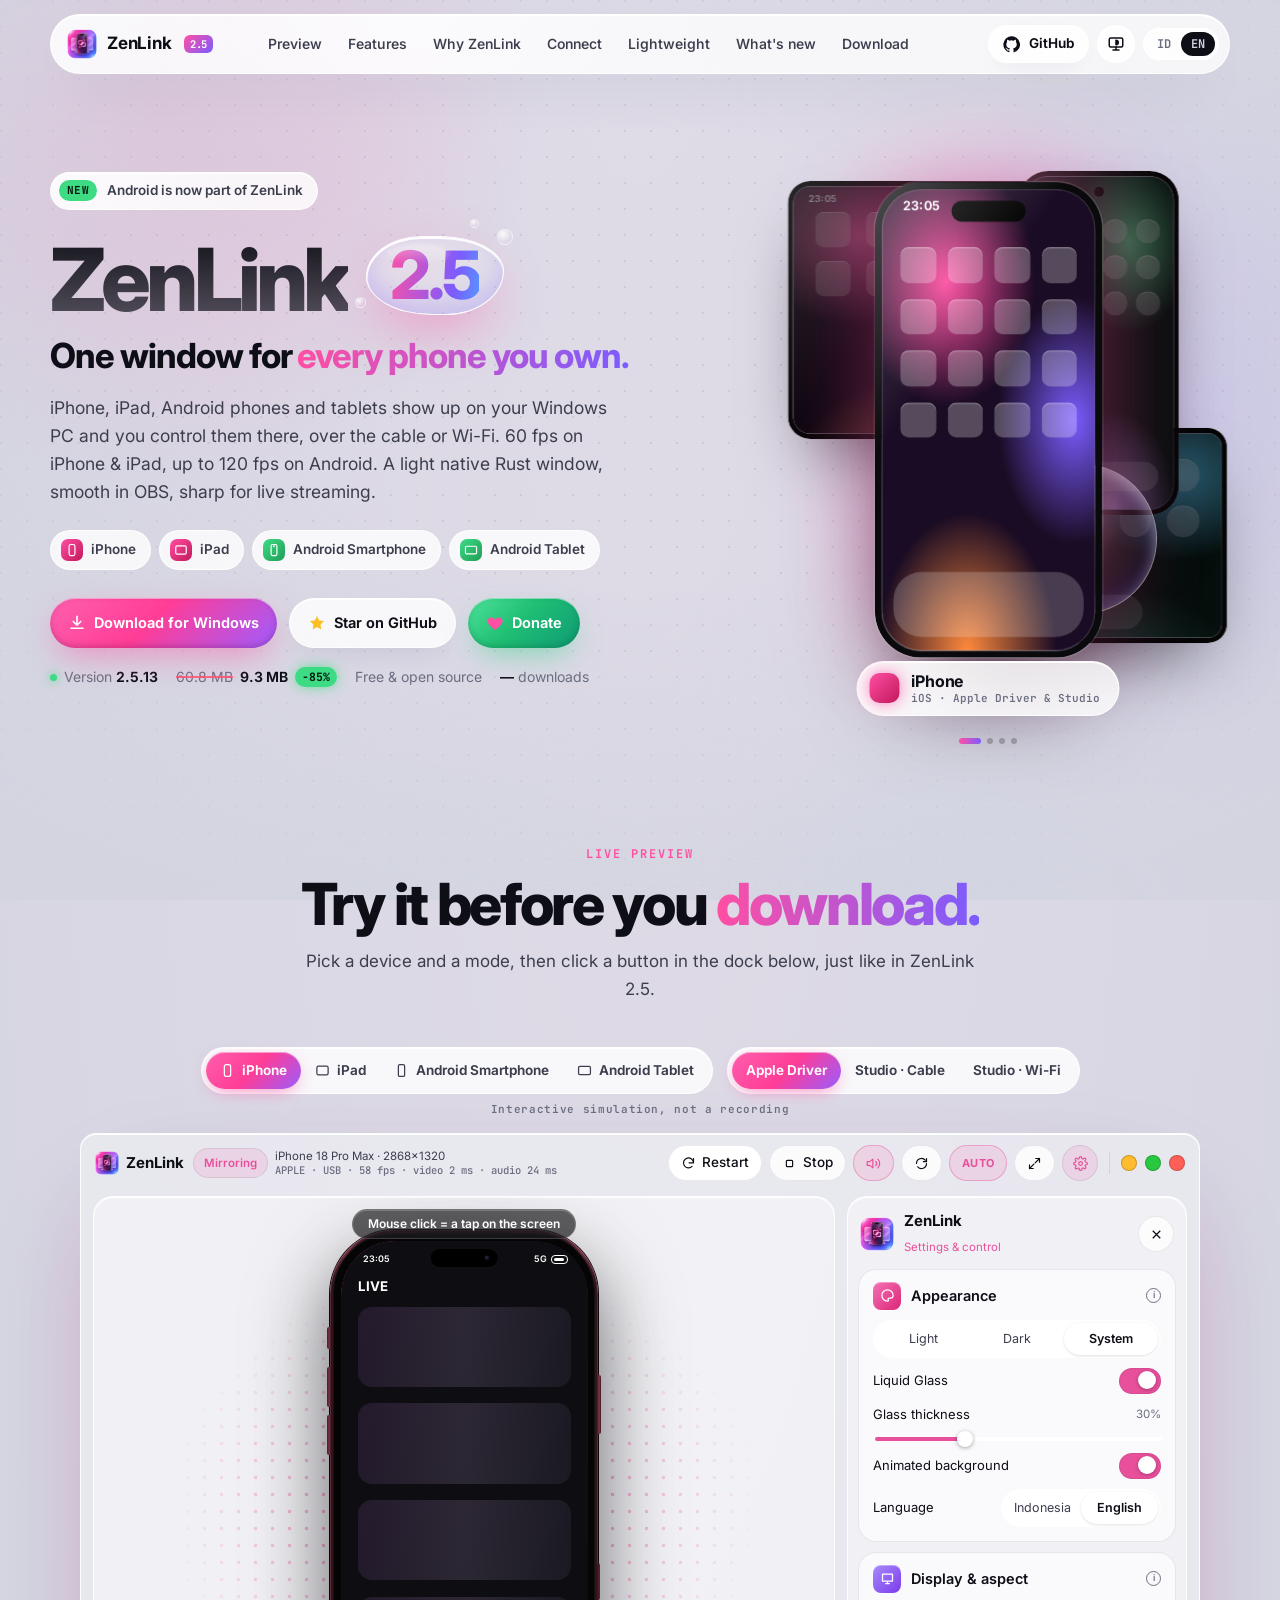
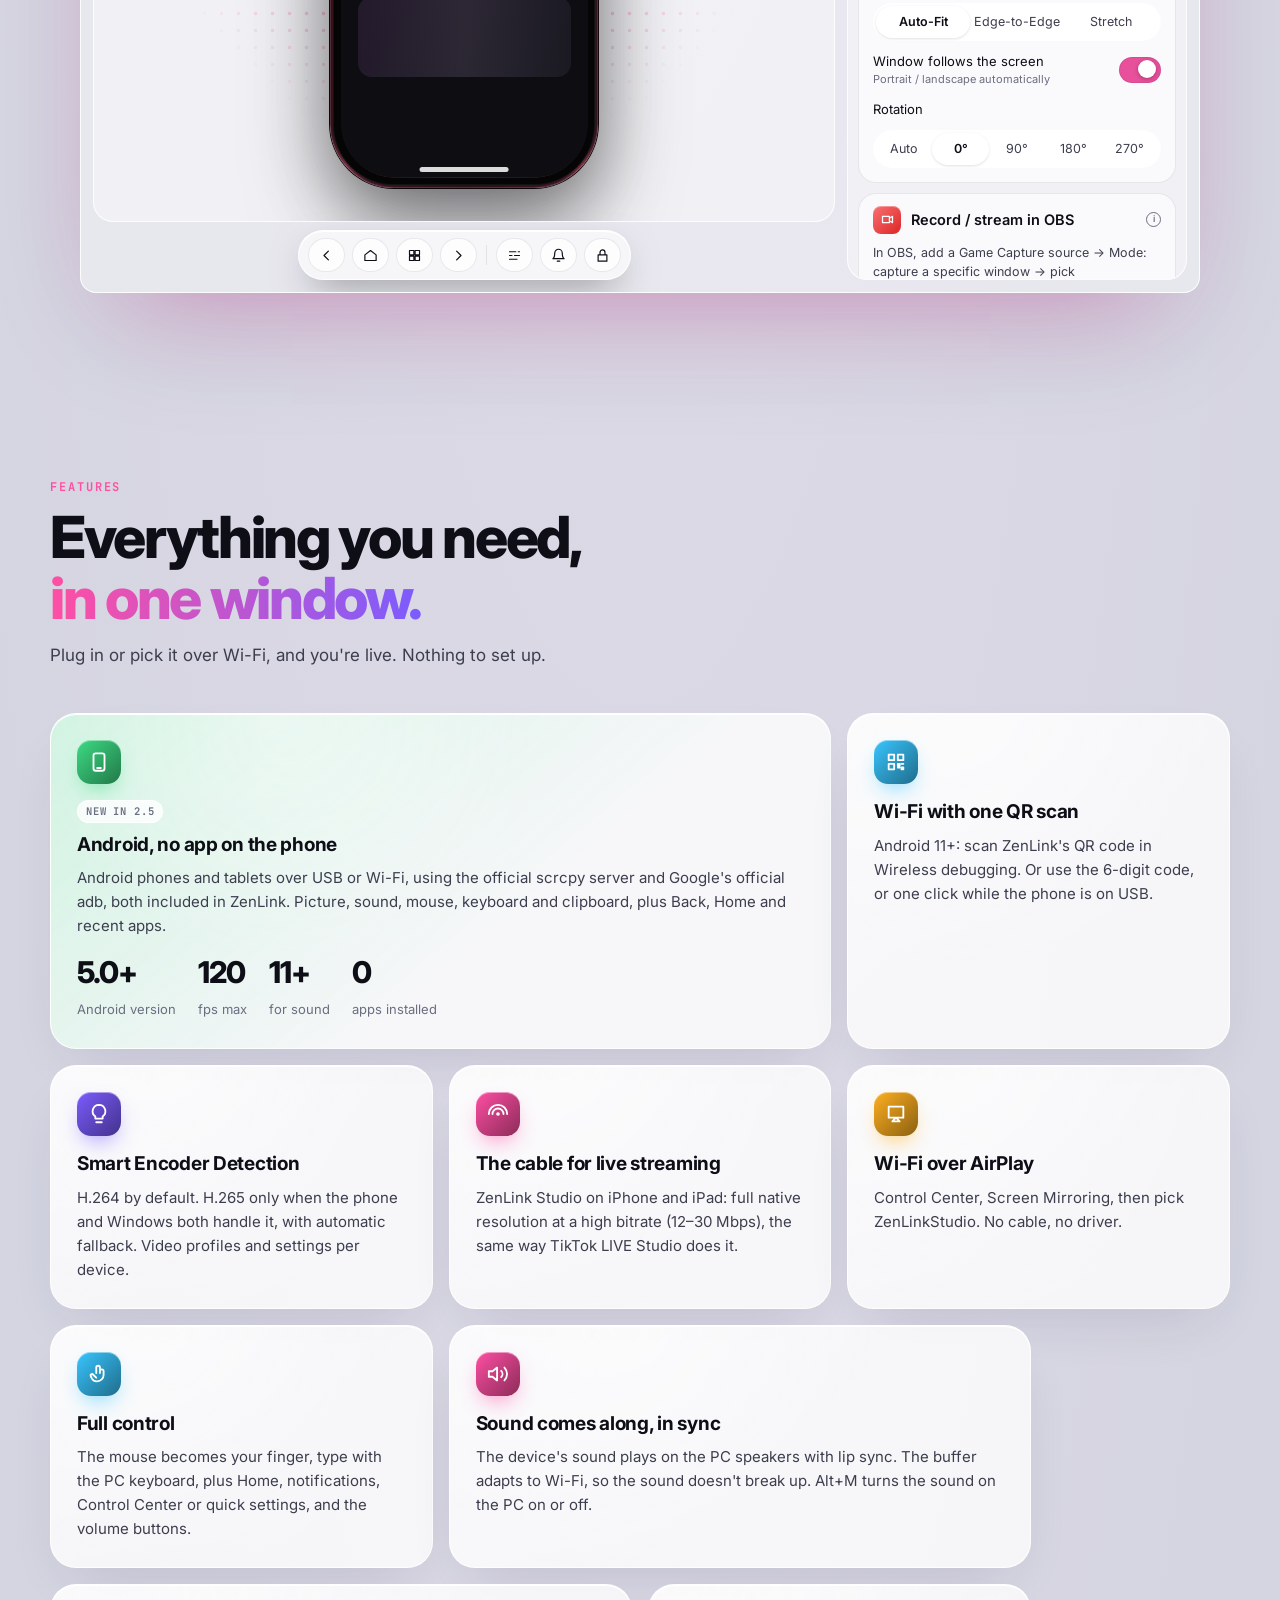
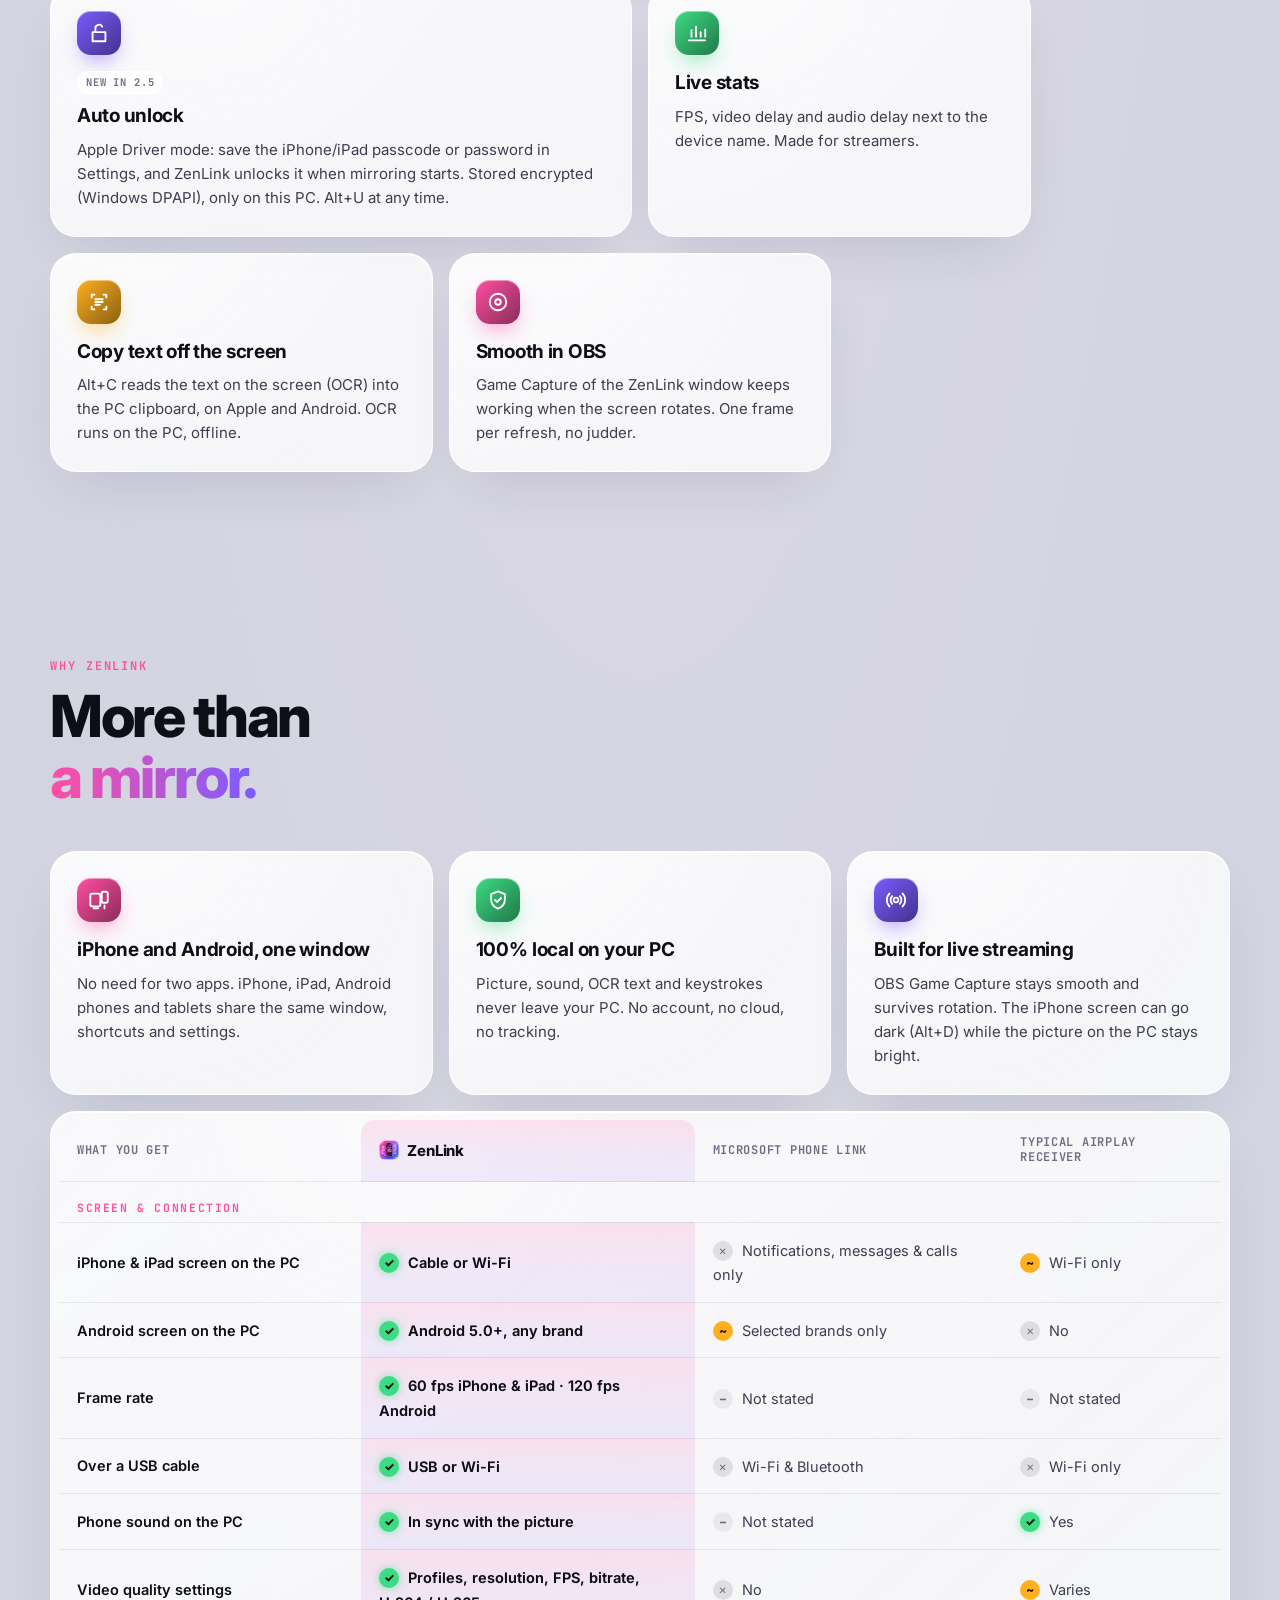
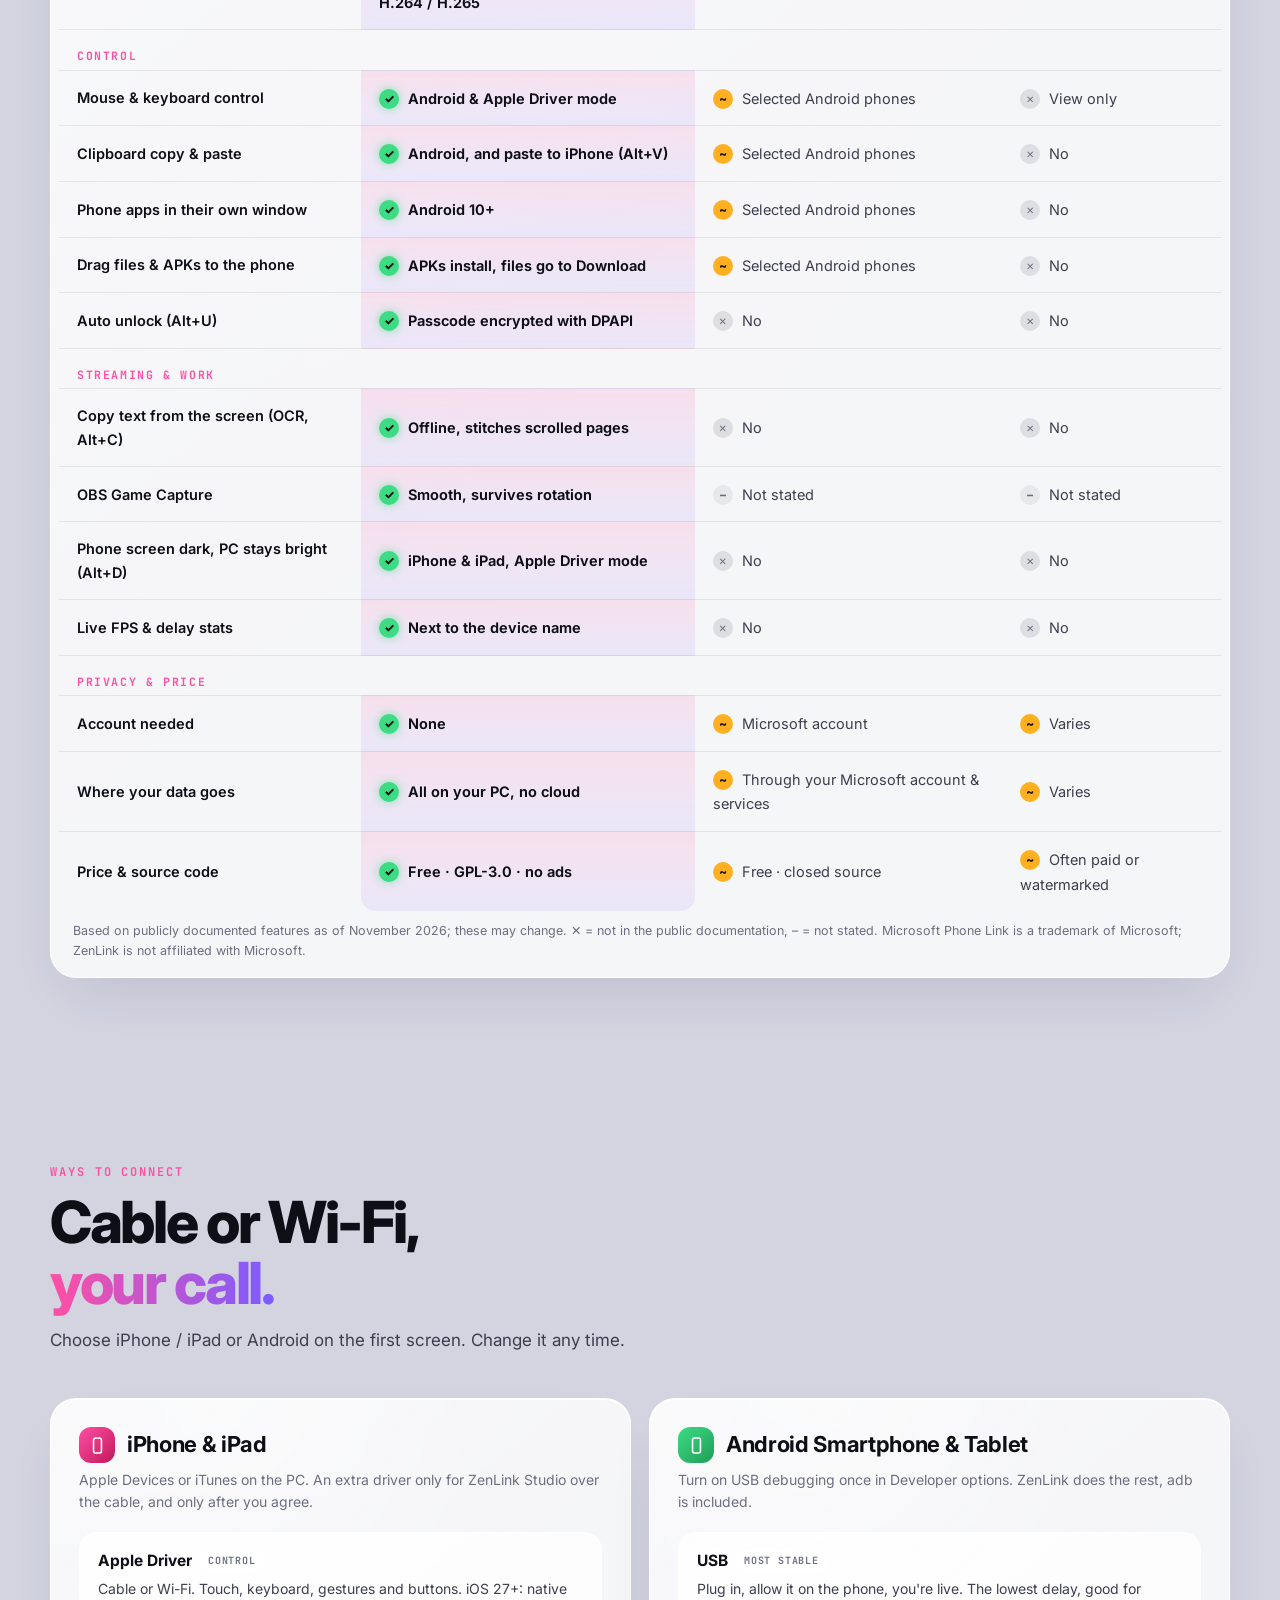
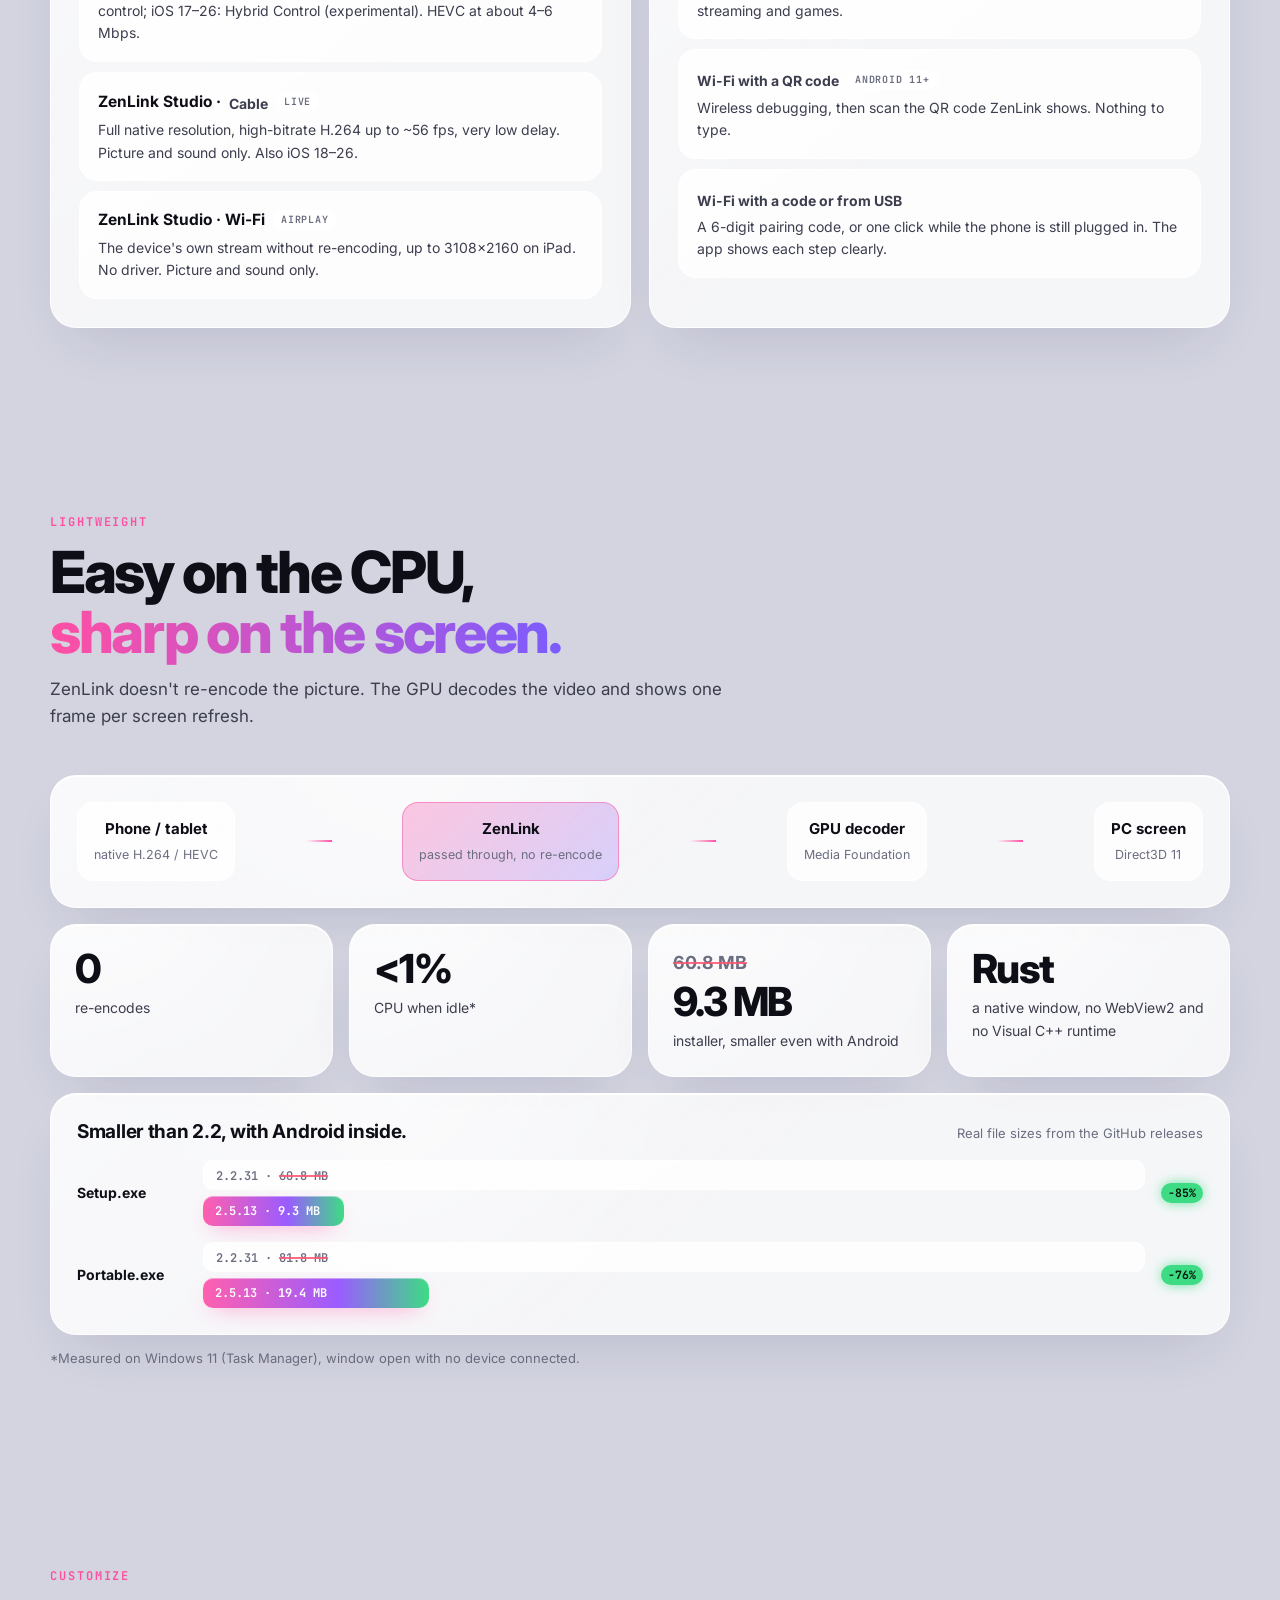
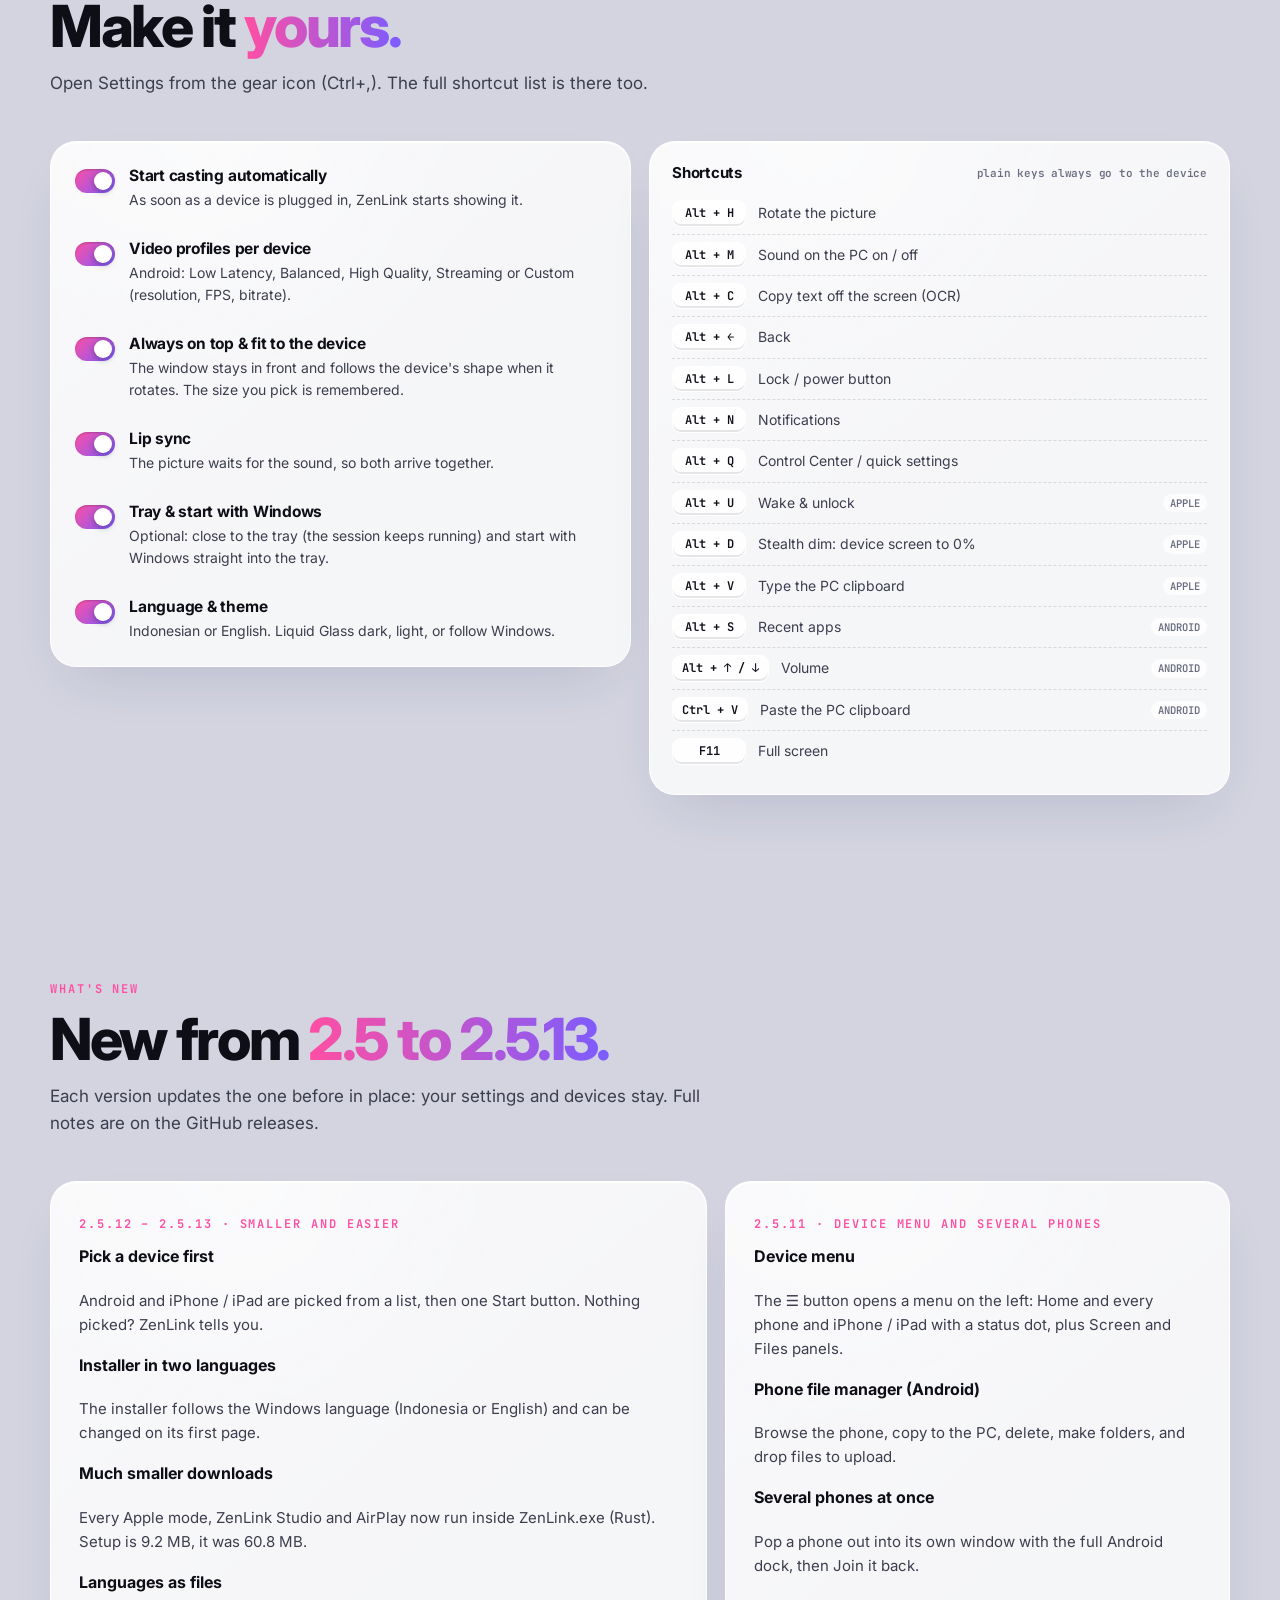
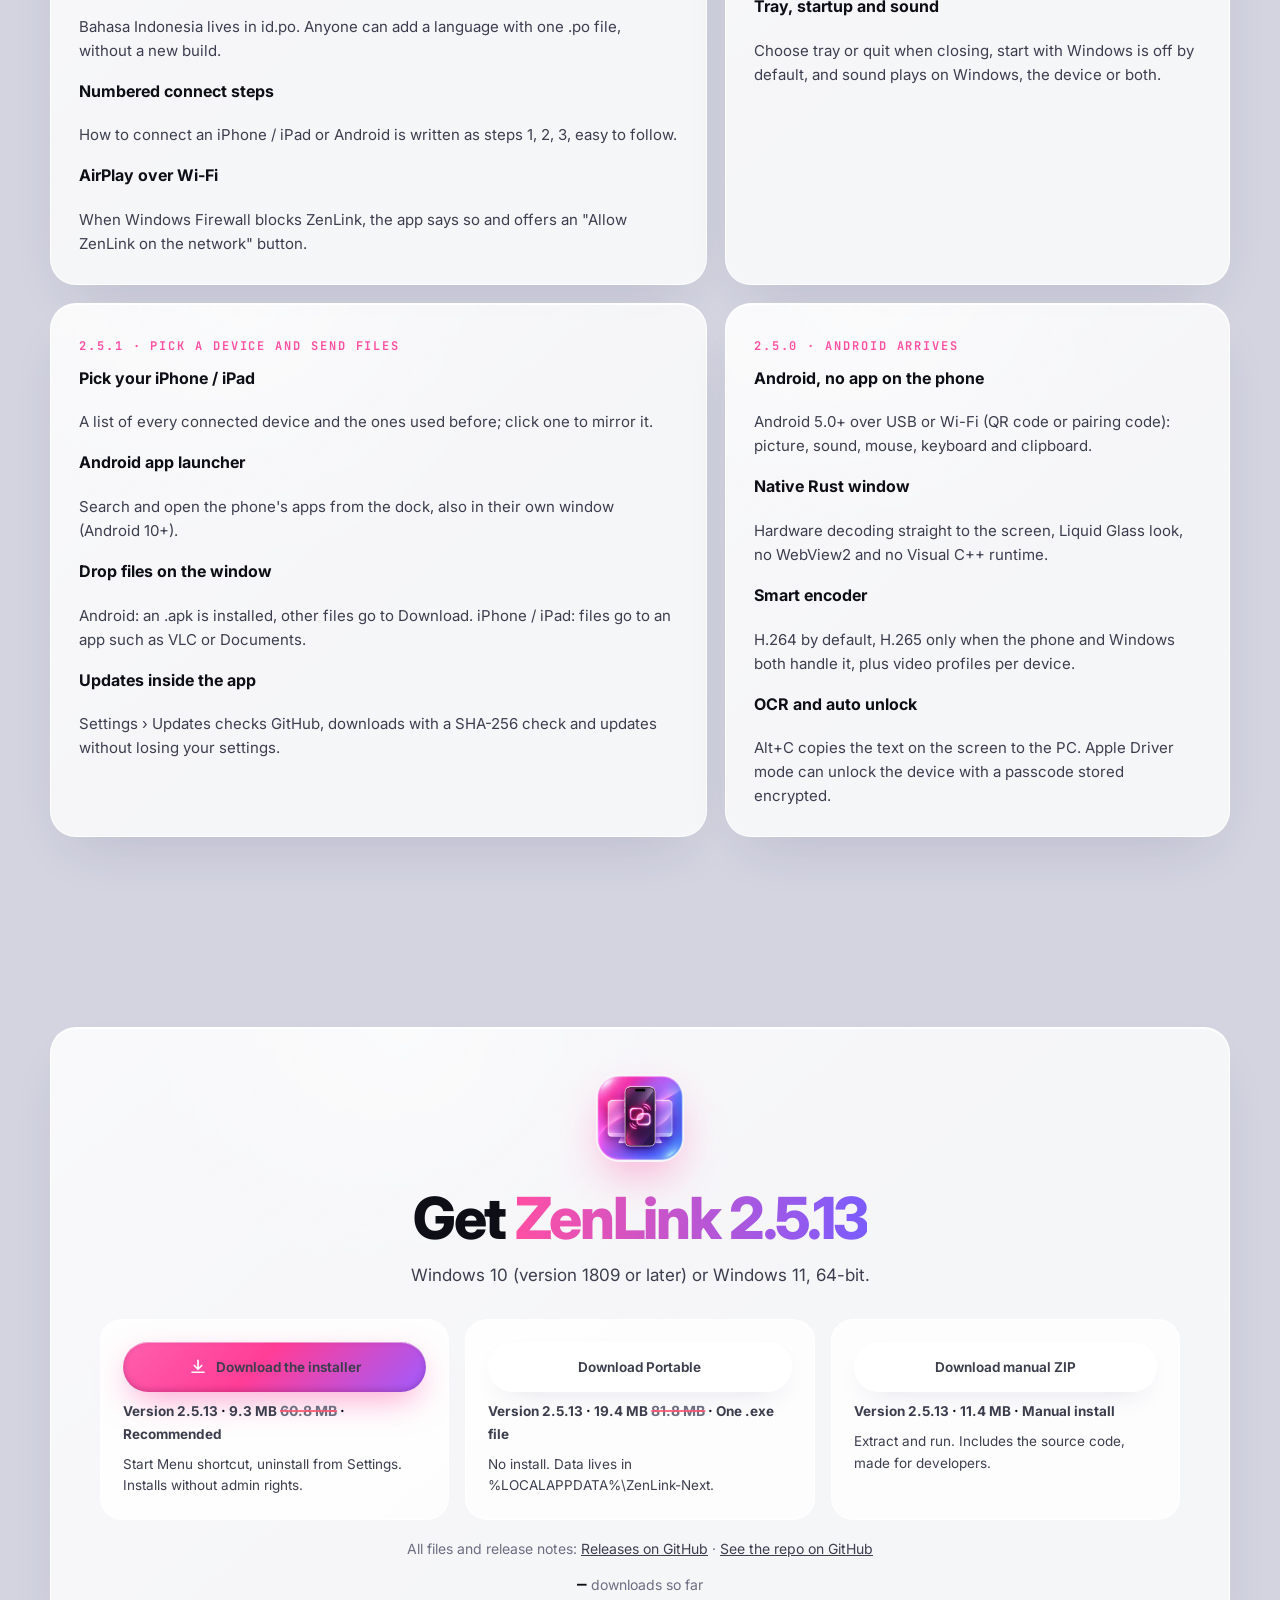
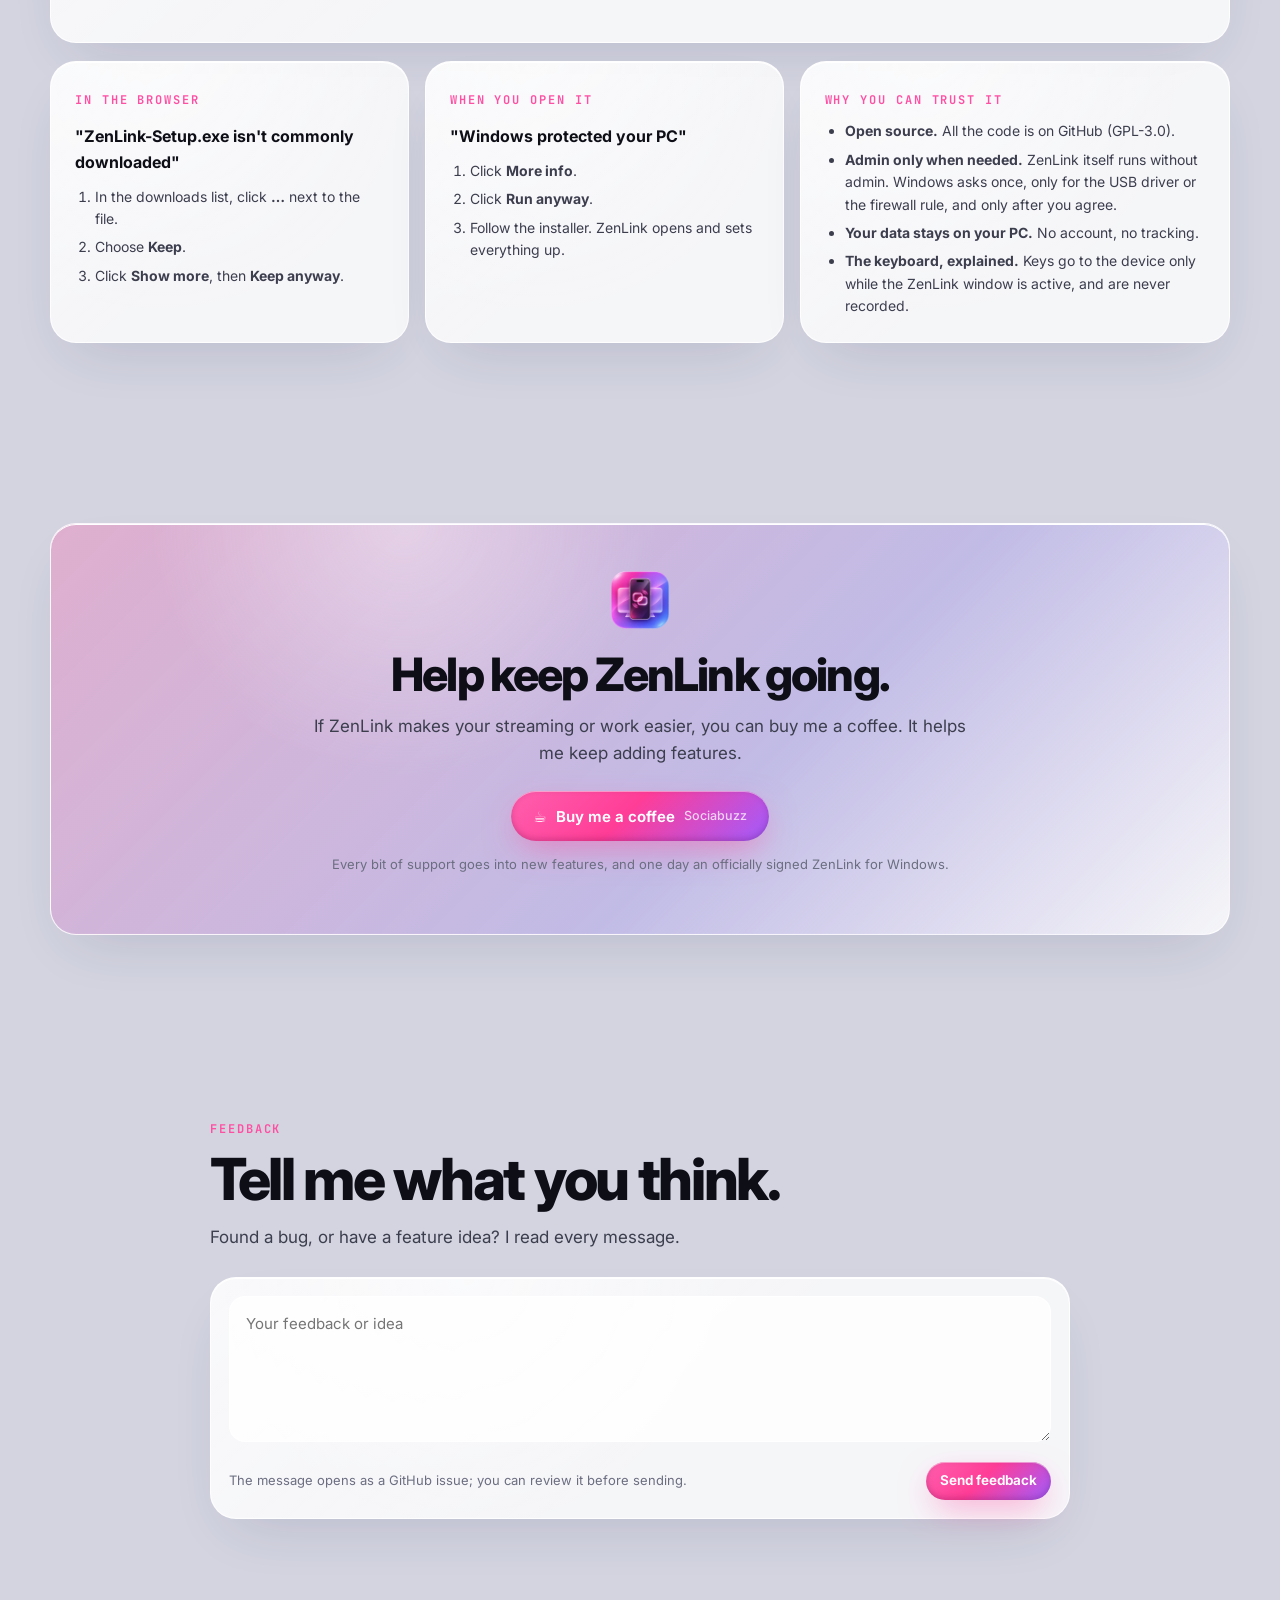
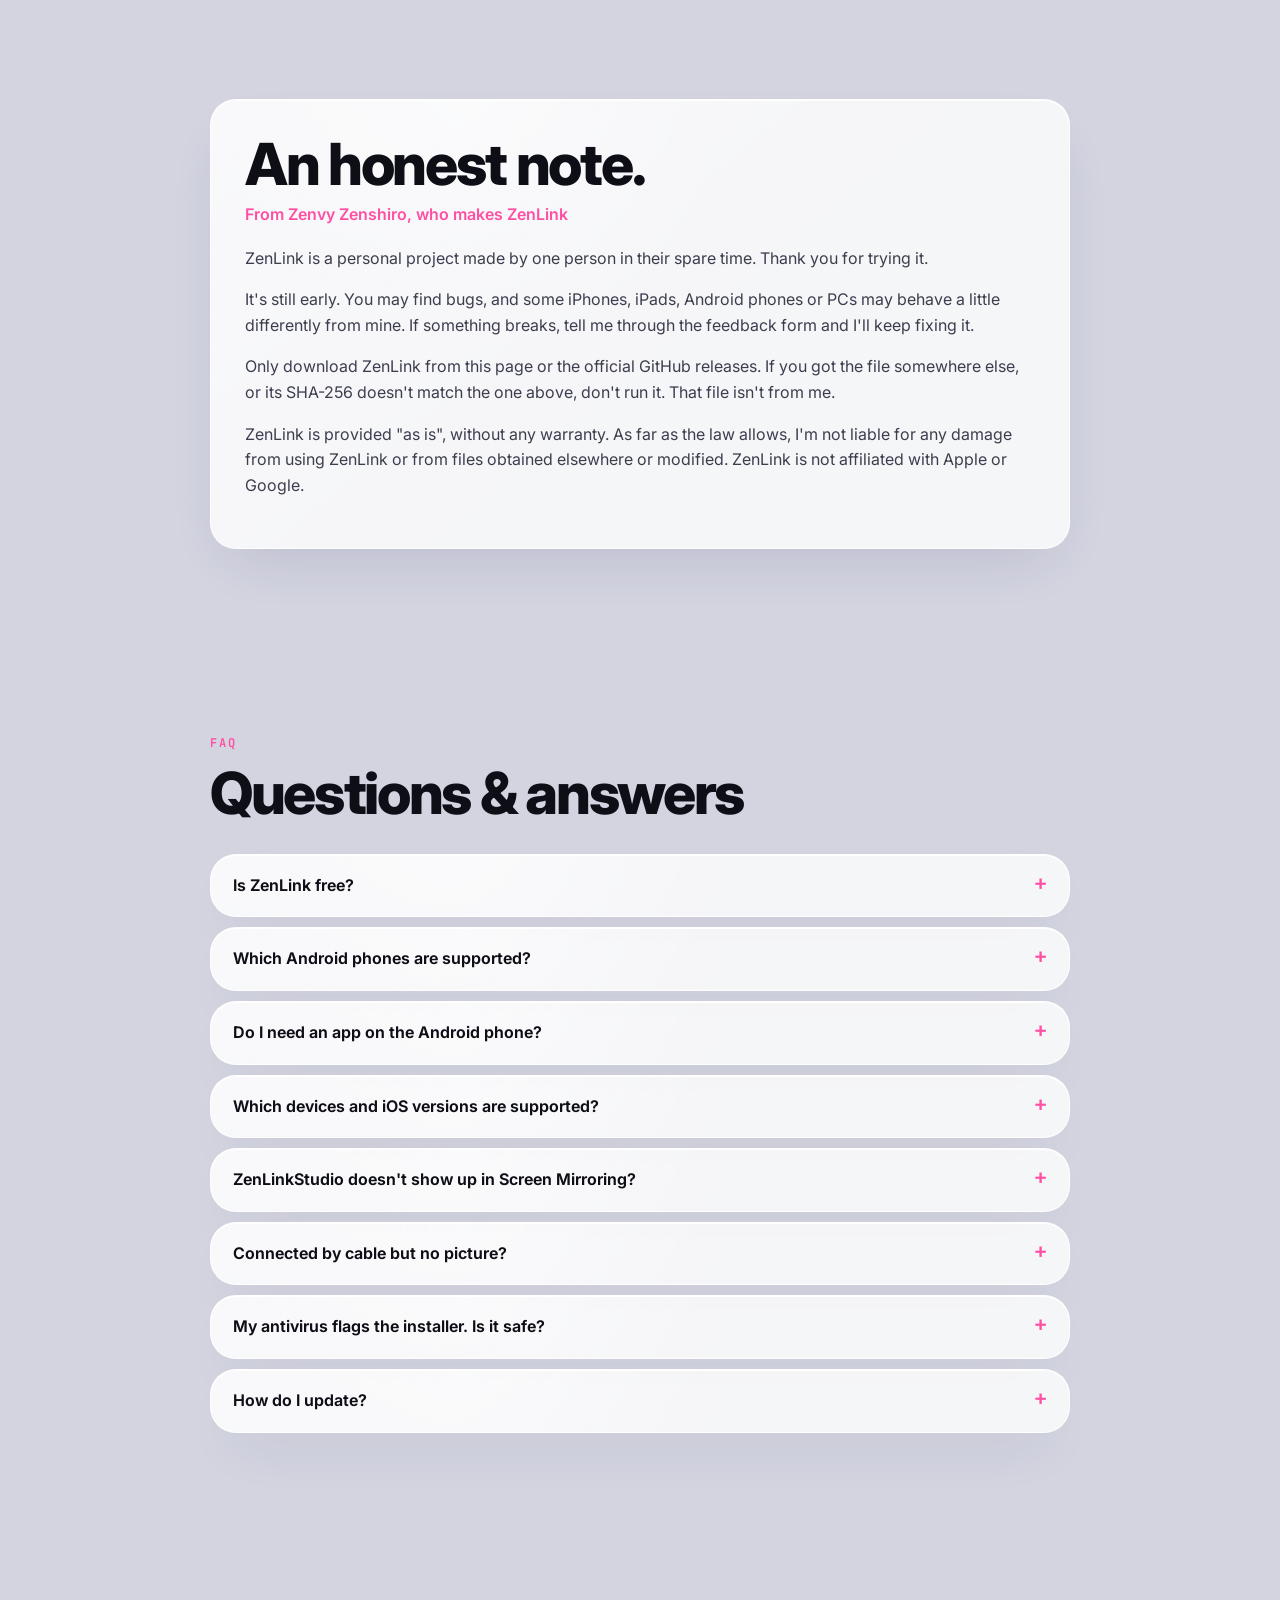
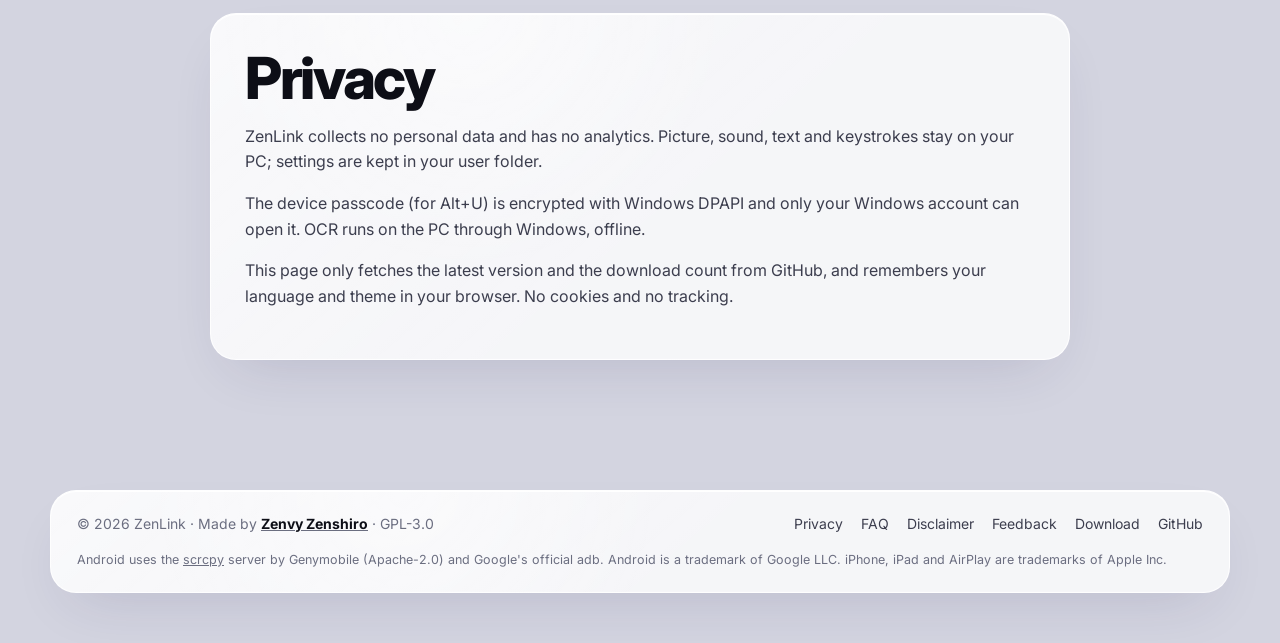
==== commit a54f5a3a: "Website: 2.5.13 sizes and what's new Co-Authored-By: Claude Opus 5.5 <noreply@anthropic.com>" ====
--- a/docs/index.html
+++ b/docs/index.html
@@ -104,8 +104,8 @@
       <a class="btn btn-love" href="https://sociabuzz.com/zenvy/tribe" target="_blank" rel="noopener" aria-label="Donate on Sociabuzz"><svg class="hrt" viewBox="0 0 24 24" fill="currentColor" aria-hidden="true"><path d="M12 21s-7.5-4.6-9.6-9.3C.9 8.2 3 4.5 6.6 4.5c2.1 0 3.6 1.1 5.4 3 1.8-1.9 3.3-3 5.4-3 3.6 0 5.7 3.7 4.2 7.2C19.5 16.4 12 21 12 21z"/></svg><span class="lbl">Donate</span></a>
     </div>
     <div class="meta">
-      <span><i class="dot"></i><span data-id="Versi" data-en="Version">Versi</span> <b class="ver">2.5.12</b></span>
-      <span class="szchip"><s class="old-setup">60.8 MB</s> <b class="size">9.2 MB</b> <em class="save-setup">−85%</em></span>
+      <span><i class="dot"></i><span data-id="Versi" data-en="Version">Versi</span> <b class="ver">2.5.13</b></span>
+      <span class="szchip"><s class="old-setup">60.8 MB</s> <b class="size">9.3 MB</b> <em class="save-setup">−85%</em></span>
       <span data-id="Gratis &amp; open source" data-en="Free &amp; open source">Gratis &amp; open source</span>
       <span><b class="dl-total">—</b> <span data-id="unduhan" data-en="downloads">unduhan</span></span>
     </div>
@@ -526,13 +526,13 @@
   <div class="nums">
     <div class="num glass reveal"><b>0</b><span data-id="kali encode ulang" data-en="re-encodes">kali encode ulang</span></div>
     <div class="num glass reveal"><b>&lt;1%</b><span data-id="CPU saat siaga*" data-en="CPU when idle*">CPU saat siaga*</span></div>
-    <div class="num glass reveal"><s class="old old-setup">60.8 MB</s><b class="size">9.2 MB</b><span data-id="installer, lebih kecil padahal ada Android" data-en="installer, smaller even with Android">installer, lebih kecil padahal ada Android</span></div>
+    <div class="num glass reveal"><s class="old old-setup">60.8 MB</s><b class="size">9.3 MB</b><span data-id="installer, lebih kecil padahal ada Android" data-en="installer, smaller even with Android">installer, lebih kecil padahal ada Android</span></div>
     <div class="num glass reveal"><b>Rust</b><span data-id="jendela native, tanpa WebView2 dan tanpa Visual C++ runtime" data-en="a native window, no WebView2 and no Visual C++ runtime">jendela native, tanpa WebView2 dan tanpa Visual C++ runtime</span></div>
   </div>
   <div class="shrink glass reveal">
     <div class="sh-head"><h3 data-id="Lebih kecil dari 2.2, padahal ada Android." data-en="Smaller than 2.2, with Android inside.">Lebih kecil dari 2.2, padahal ada Android.</h3><span class="fine" data-id="Ukuran file asli dari rilis GitHub" data-en="Real file sizes from the GitHub releases">Ukuran file asli dari rilis GitHub</span></div>
-    <div class="sh-row"><b>Setup.exe</b><div class="bars"><i class="b-old"><span>2.2.31 · <s class="old-setup">60.8 MB</s></span></i><i class="b-new" style="--w:15%" data-w="setup"><span><span class="ver">2.5.12</span> · <b class="size">9.2 MB</b></span></i></div><em class="save-setup">−85%</em></div>
-    <div class="sh-row"><b>Portable.exe</b><div class="bars"><i class="b-old"><span>2.2.31 · <s class="old-portable">81.8 MB</s></span></i><i class="b-new" style="--w:24%" data-w="portable"><span><span class="ver">2.5.12</span> · <b class="size-p">19.3 MB</b></span></i></div><em class="save-portable">−76%</em></div>
+    <div class="sh-row"><b>Setup.exe</b><div class="bars"><i class="b-old"><span>2.2.31 · <s class="old-setup">60.8 MB</s></span></i><i class="b-new" style="--w:15%" data-w="setup"><span><span class="ver">2.5.13</span> · <b class="size">9.3 MB</b></span></i></div><em class="save-setup">−85%</em></div>
+    <div class="sh-row"><b>Portable.exe</b><div class="bars"><i class="b-old"><span>2.2.31 · <s class="old-portable">81.8 MB</s></span></i><i class="b-new" style="--w:24%" data-w="portable"><span><span class="ver">2.5.13</span> · <b class="size-p">19.4 MB</b></span></i></div><em class="save-portable">−76%</em></div>
   </div>
   <p class="fine reveal" data-id="*Diukur di Windows 11 (Task Manager), jendela terbuka tanpa perangkat tersambung." data-en="*Measured on Windows 11 (Task Manager), window open with no device connected.">*Diukur di Windows 11 (Task Manager), jendela terbuka tanpa perangkat tersambung.</p>
 </section>
@@ -575,13 +575,15 @@
 <section id="baru" class="wrap">
   <div class="reveal">
     <span class="eyebrow" data-id="Yang baru" data-en="What&#x27;s new">Yang baru</span>
-    <h2 data-id="Yang baru dari &lt;em&gt;2.5 sampai 2.5.12.&lt;/em&gt;" data-en="New from &lt;em&gt;2.5 to 2.5.12.&lt;/em&gt;">Yang baru dari <em>2.5 sampai 2.5.12.</em></h2>
+    <h2 data-id="Yang baru dari &lt;em&gt;2.5 sampai 2.5.13.&lt;/em&gt;" data-en="New from &lt;em&gt;2.5 to 2.5.13.&lt;/em&gt;">Yang baru dari <em>2.5 sampai 2.5.13.</em></h2>
     <p class="sub" data-id="Setiap versi memperbarui versi sebelumnya di tempat: pengaturan dan perangkatmu tetap. Catatan lengkap ada di rilis GitHub." data-en="Each version updates the one before in place: your settings and devices stay. Full notes are on the GitHub releases.">Setiap versi memperbarui versi sebelumnya di tempat: pengaturan dan perangkatmu tetap. Catatan lengkap ada di rilis GitHub.</p>
   </div>
   <div class="news">
     <div class="glass reveal">
-      <span class="eyebrow">2.5.12 · <span data-id="Satu program, tanpa Python" data-en="One program, no Python">Satu program, tanpa Python</span></span>
+      <span class="eyebrow">2.5.12 – 2.5.13 · <span data-id="Lebih kecil, lebih mudah" data-en="Smaller and easier">Lebih kecil, lebih mudah</span></span>
       <dl>
+        <dt data-id="Pilih perangkat dulu" data-en="Pick a device first">Pilih perangkat dulu</dt><dd data-id="Android dan iPhone / iPad dipilih dari daftar, lalu satu tombol Mulai. Belum memilih? ZenLink memberi tahu." data-en="Android and iPhone / iPad are picked from a list, then one Start button. Nothing picked? ZenLink tells you.">Android dan iPhone / iPad dipilih dari daftar, lalu satu tombol Mulai. Belum memilih? ZenLink memberi tahu.</dd>
+        <dt data-id="Installer dua bahasa" data-en="Installer in two languages">Installer dua bahasa</dt><dd data-id="Installer mengikuti bahasa Windows (Indonesia atau English) dan bisa diganti di halaman pertama." data-en="The installer follows the Windows language (Indonesia or English) and can be changed on its first page.">Installer mengikuti bahasa Windows (Indonesia atau English) dan bisa diganti di halaman pertama.</dd>
         <dt data-id="Unduhan jauh lebih kecil" data-en="Much smaller downloads">Unduhan jauh lebih kecil</dt><dd data-id="Semua mode Apple, ZenLink Studio dan AirPlay kini jalan di dalam ZenLink.exe (Rust). Setup 9.2 MB, dulu 60.8 MB." data-en="Every Apple mode, ZenLink Studio and AirPlay now run inside ZenLink.exe (Rust). Setup is 9.2 MB, it was 60.8 MB.">Semua mode Apple, ZenLink Studio dan AirPlay kini jalan di dalam ZenLink.exe (Rust). Setup 9.2 MB, dulu 60.8 MB.</dd>
         <dt data-id="Bahasa berbasis file" data-en="Languages as files">Bahasa berbasis file</dt><dd data-id="Bahasa Indonesia ada di file id.po. Siapa pun bisa menambah bahasa dengan satu file .po, tanpa build ulang." data-en="Bahasa Indonesia lives in id.po. Anyone can add a language with one .po file, without a new build.">Bahasa Indonesia ada di file id.po. Siapa pun bisa menambah bahasa dengan satu file .po, tanpa build ulang.</dd>
         <dt data-id="Langkah sambung bernomor" data-en="Numbered connect steps">Langkah sambung bernomor</dt><dd data-id="Cara menyambungkan iPhone / iPad dan Android ditulis 1, 2, 3 supaya mudah diikuti." data-en="How to connect an iPhone / iPad or Android is written as steps 1, 2, 3, easy to follow.">Cara menyambungkan iPhone / iPad dan Android ditulis 1, 2, 3 supaya mudah diikuti.</dd>
@@ -621,22 +623,22 @@
 <section id="unduh" class="wrap">
   <div class="dl glass reveal">
     <img class="logo" src="logo.png" alt="" width="88" height="88">
-    <h2 data-id="Dapatkan <em>ZenLink 2.5.12</em>" data-en="Get <em>ZenLink 2.5.12</em>">Dapatkan <em>ZenLink 2.5.12</em></h2>
+    <h2 data-id="Dapatkan <em>ZenLink 2.5.13</em>" data-en="Get <em>ZenLink 2.5.13</em>">Dapatkan <em>ZenLink 2.5.13</em></h2>
     <p class="sub" style="margin-left:auto;margin-right:auto" data-id="Windows 10 (versi 1809 atau lebih baru) atau Windows 11, 64-bit." data-en="Windows 10 (version 1809 or later) or Windows 11, 64-bit.">Windows 10 (versi 1809 atau lebih baru) atau Windows 11, 64-bit.</p>
     <div class="dlbtns">
       <div class="dlopt">
         <a class="btn btn-main" id="f-setup" href="https://github.com/zenvyzenshiro/zenlink/releases/latest"><svg viewBox="0 0 24 24" fill="none" stroke="currentColor" stroke-width="2.2" stroke-linecap="round" stroke-linejoin="round" aria-hidden="true"><path d="M12 3v12m0 0 5-5m-5 5-5-5M4 19h16"/></svg><span data-id="Unduh Installer" data-en="Download the installer">Unduh Installer</span></a>
-        <b><span data-id="Versi" data-en="Version">Versi</span> <span class="ver">2.5.12</span> · <span class="size">9.2 MB</span> <s class="old-setup">60.8 MB</s> · <span data-id="Disarankan" data-en="Recommended">Disarankan</span></b>
+        <b><span data-id="Versi" data-en="Version">Versi</span> <span class="ver">2.5.13</span> · <span class="size">9.3 MB</span> <s class="old-setup">60.8 MB</s> · <span data-id="Disarankan" data-en="Recommended">Disarankan</span></b>
         <span data-id="Pintasan Start Menu, uninstall dari Pengaturan. Pasang tanpa hak admin." data-en="Start Menu shortcut, uninstall from Settings. Installs without admin rights.">Pintasan Start Menu, uninstall dari Pengaturan. Pasang tanpa hak admin.</span>
       </div>
       <div class="dlopt">
         <a class="btn btn-glass" id="f-portable" href="https://github.com/zenvyzenshiro/zenlink/releases/latest"><span data-id="Unduh Portable" data-en="Download Portable">Unduh Portable</span></a>
-        <b><span data-id="Versi" data-en="Version">Versi</span> <span class="ver">2.5.12</span> · <span class="size-p">19.3 MB</span> <s class="old-portable">81.8 MB</s> · <span data-id="Satu file .exe" data-en="One .exe file">Satu file .exe</span></b>
+        <b><span data-id="Versi" data-en="Version">Versi</span> <span class="ver">2.5.13</span> · <span class="size-p">19.4 MB</span> <s class="old-portable">81.8 MB</s> · <span data-id="Satu file .exe" data-en="One .exe file">Satu file .exe</span></b>
         <span data-id="Tanpa instalasi. Data disimpan di %LOCALAPPDATA%\ZenLink-Next." data-en="No install. Data lives in %LOCALAPPDATA%\ZenLink-Next.">Tanpa instalasi. Data disimpan di %LOCALAPPDATA%\ZenLink-Next.</span>
       </div>
       <div class="dlopt">
         <a class="btn btn-glass" id="f-source" href="https://github.com/zenvyzenshiro/zenlink/releases/latest"><span data-id="Unduh ZIP Manual" data-en="Download manual ZIP">Unduh ZIP Manual</span></a>
-        <b><span data-id="Versi" data-en="Version">Versi</span> <span class="ver">2.5.12</span> · <span class="size-z">11.4 MB</span> · <span data-id="Instalasi manual" data-en="Manual install">Instalasi manual</span></b>
+        <b><span data-id="Versi" data-en="Version">Versi</span> <span class="ver">2.5.13</span> · <span class="size-z">11.4 MB</span> · <span data-id="Instalasi manual" data-en="Manual install">Instalasi manual</span></b>
         <span data-id="Ekstrak lalu jalankan. Berisi kode sumber, cocok untuk developer." data-en="Extract and run. Includes the source code, made for developers.">Ekstrak lalu jalankan. Berisi kode sumber, cocok untuk developer.</span>
       </div>
     </div>
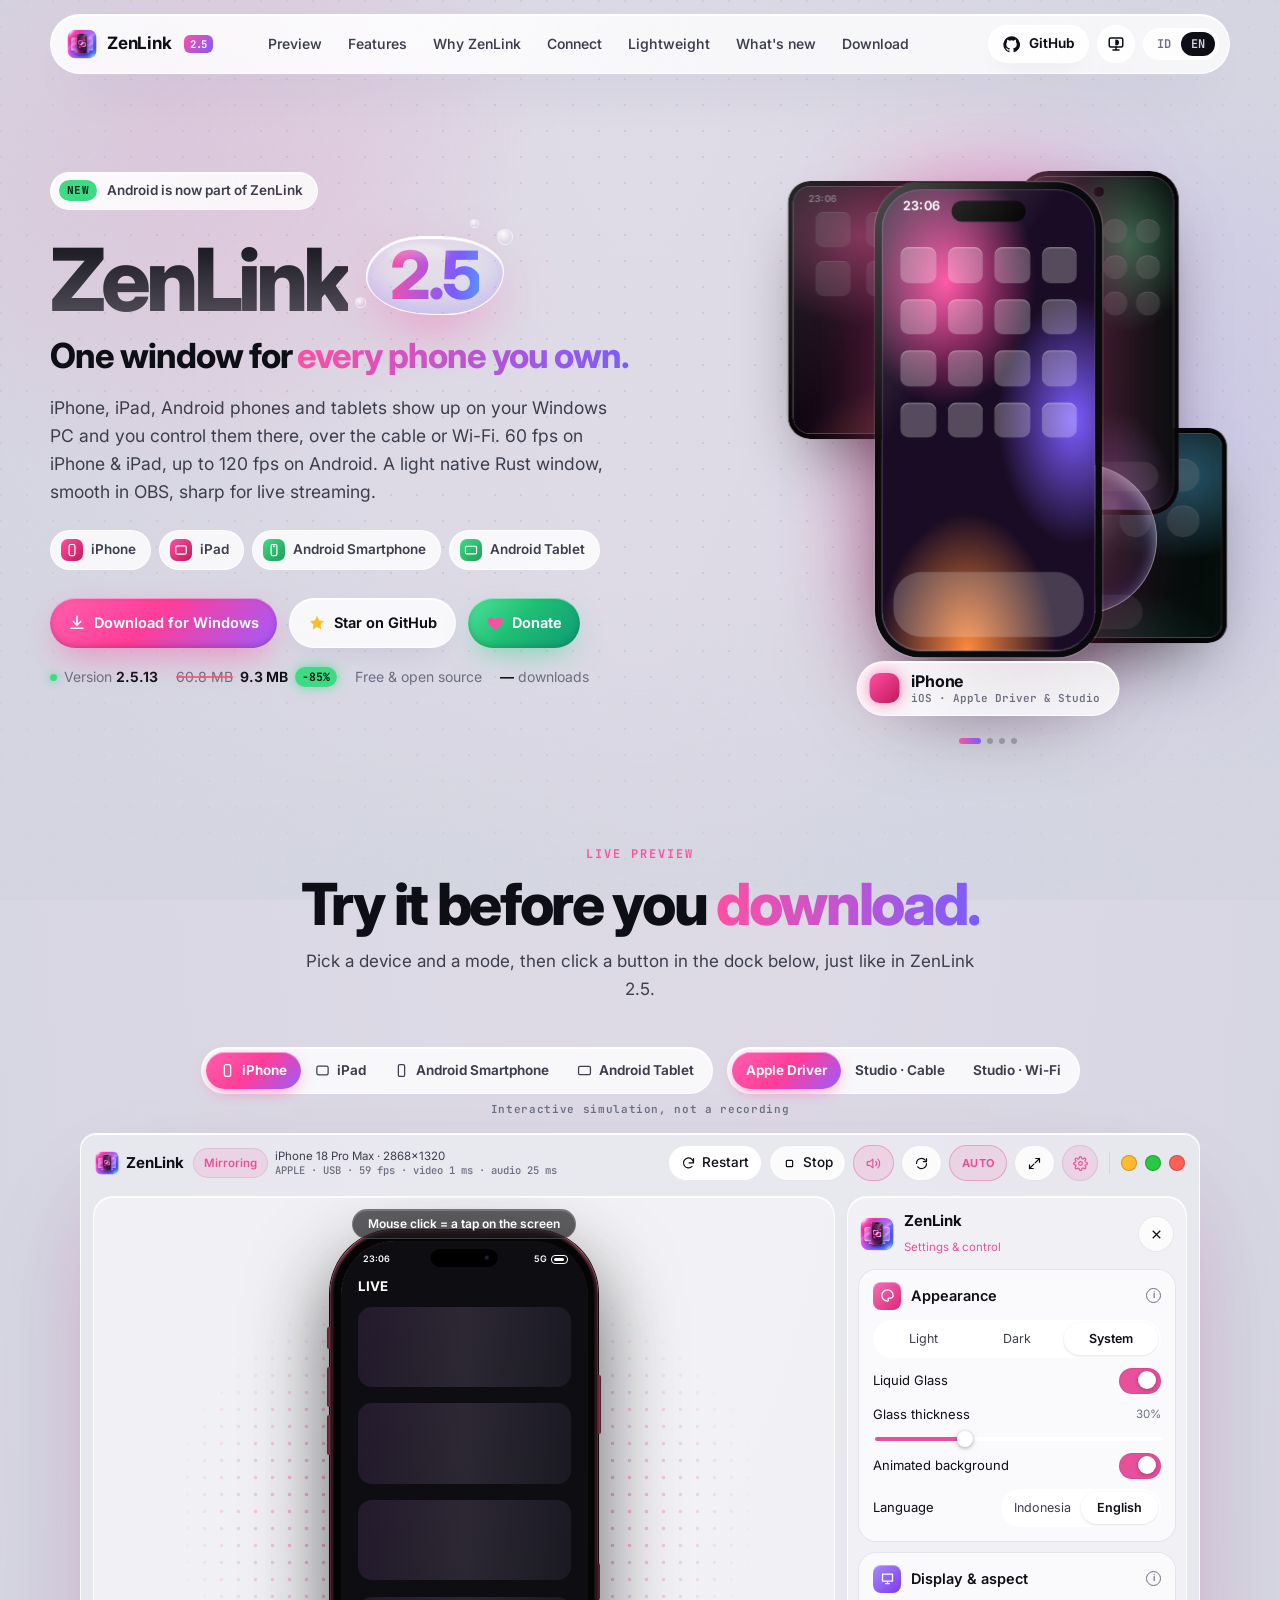
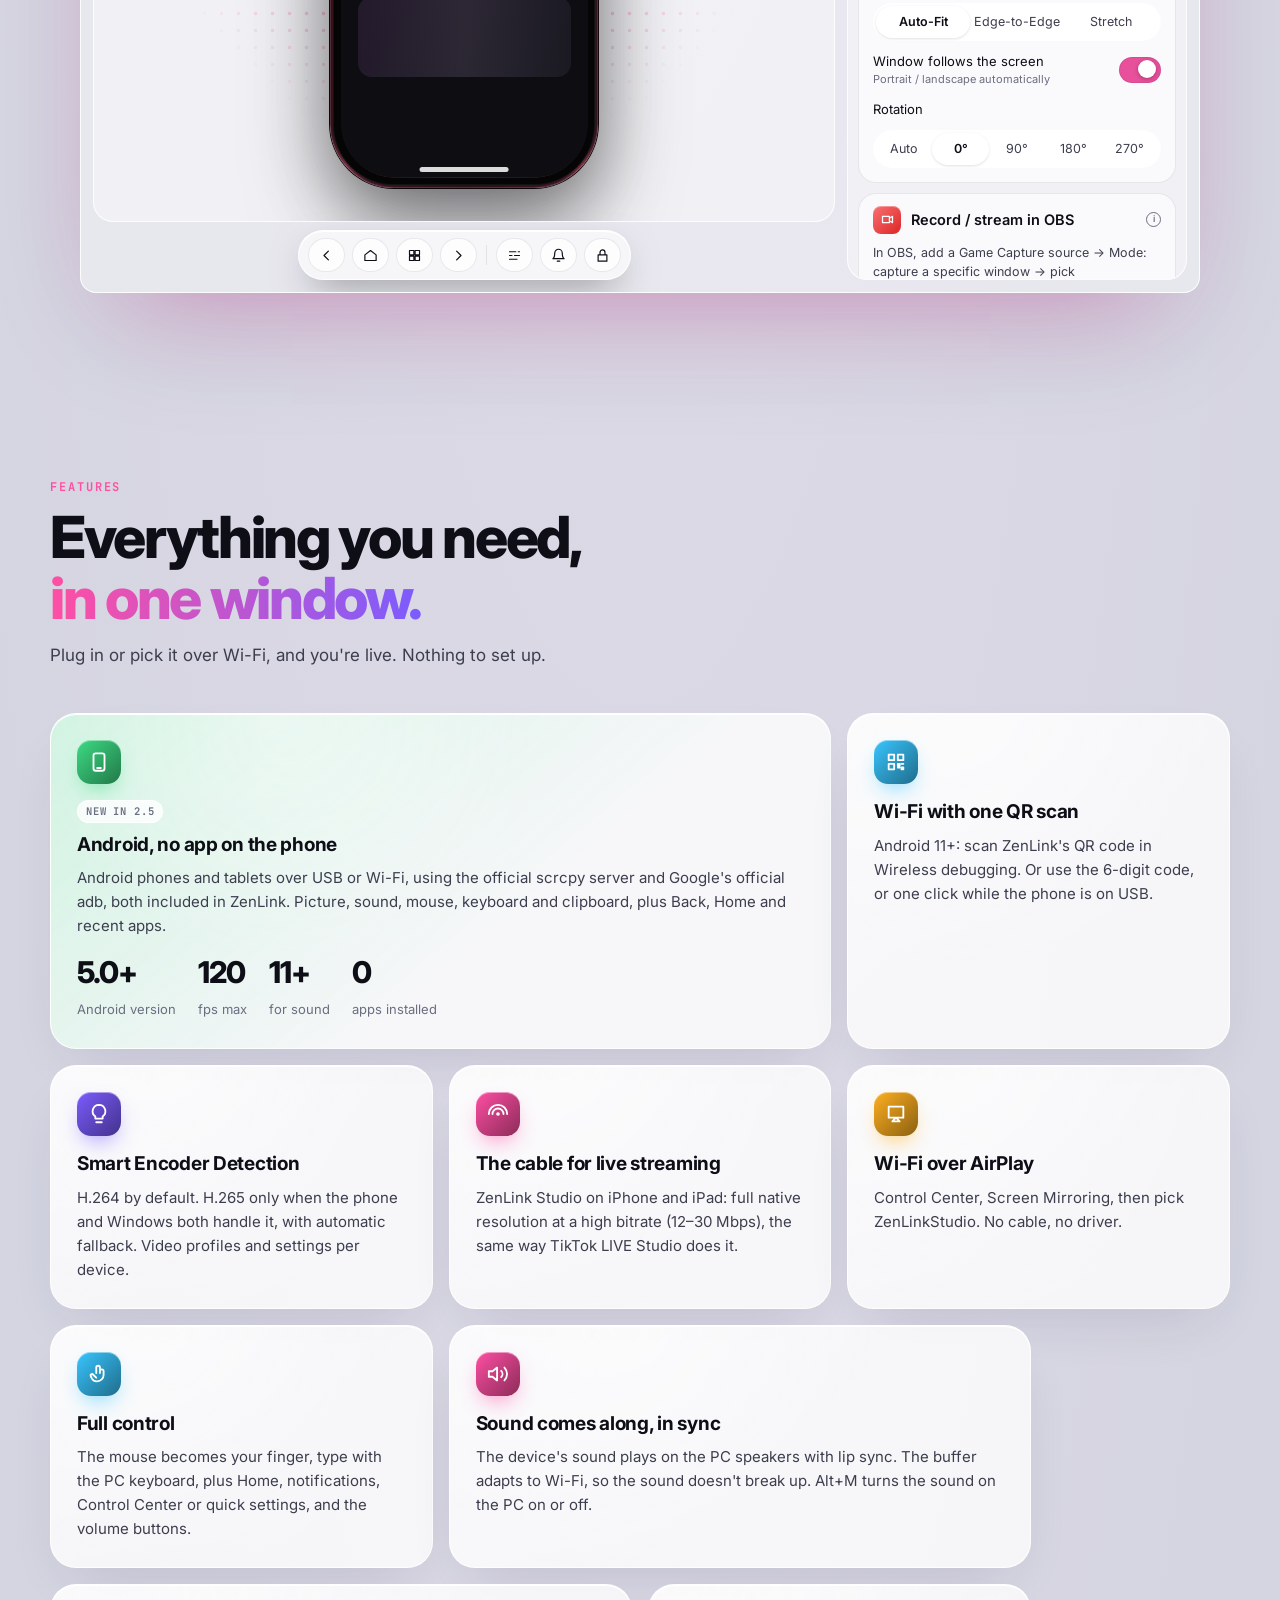
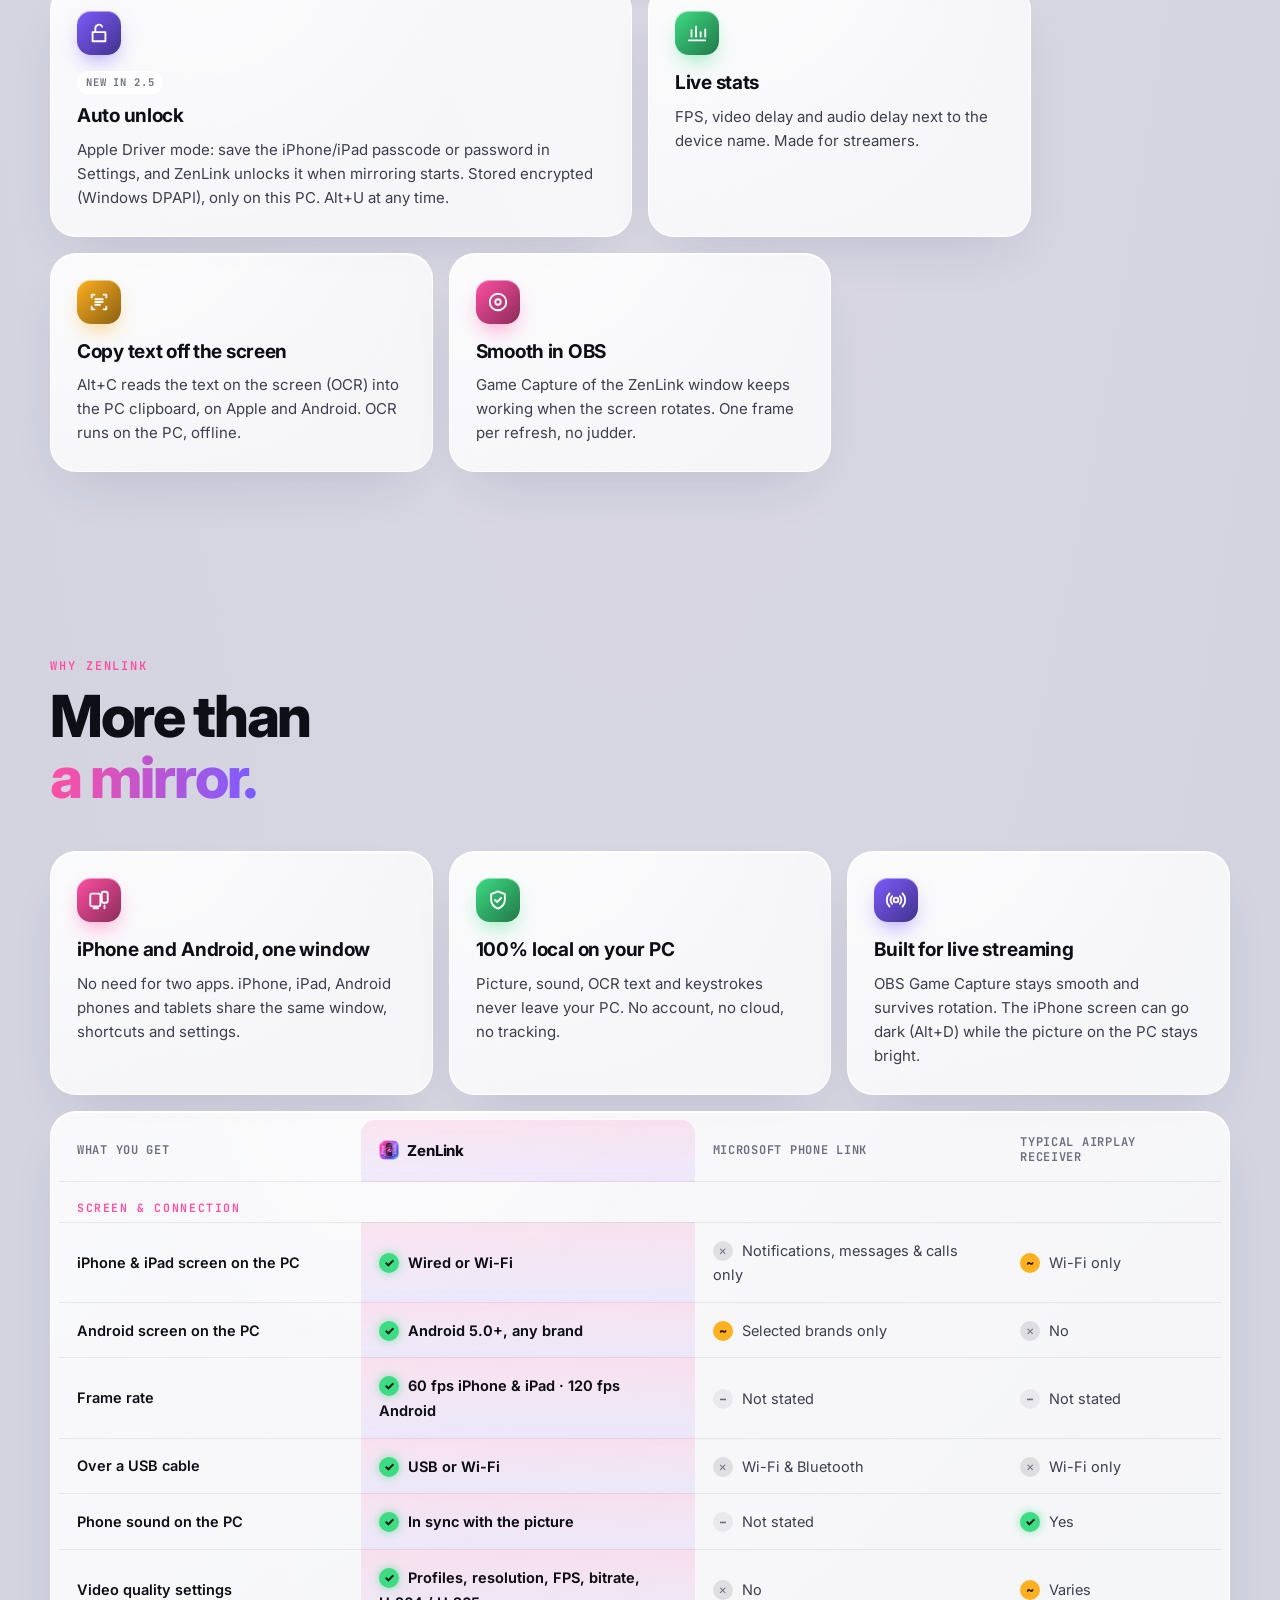
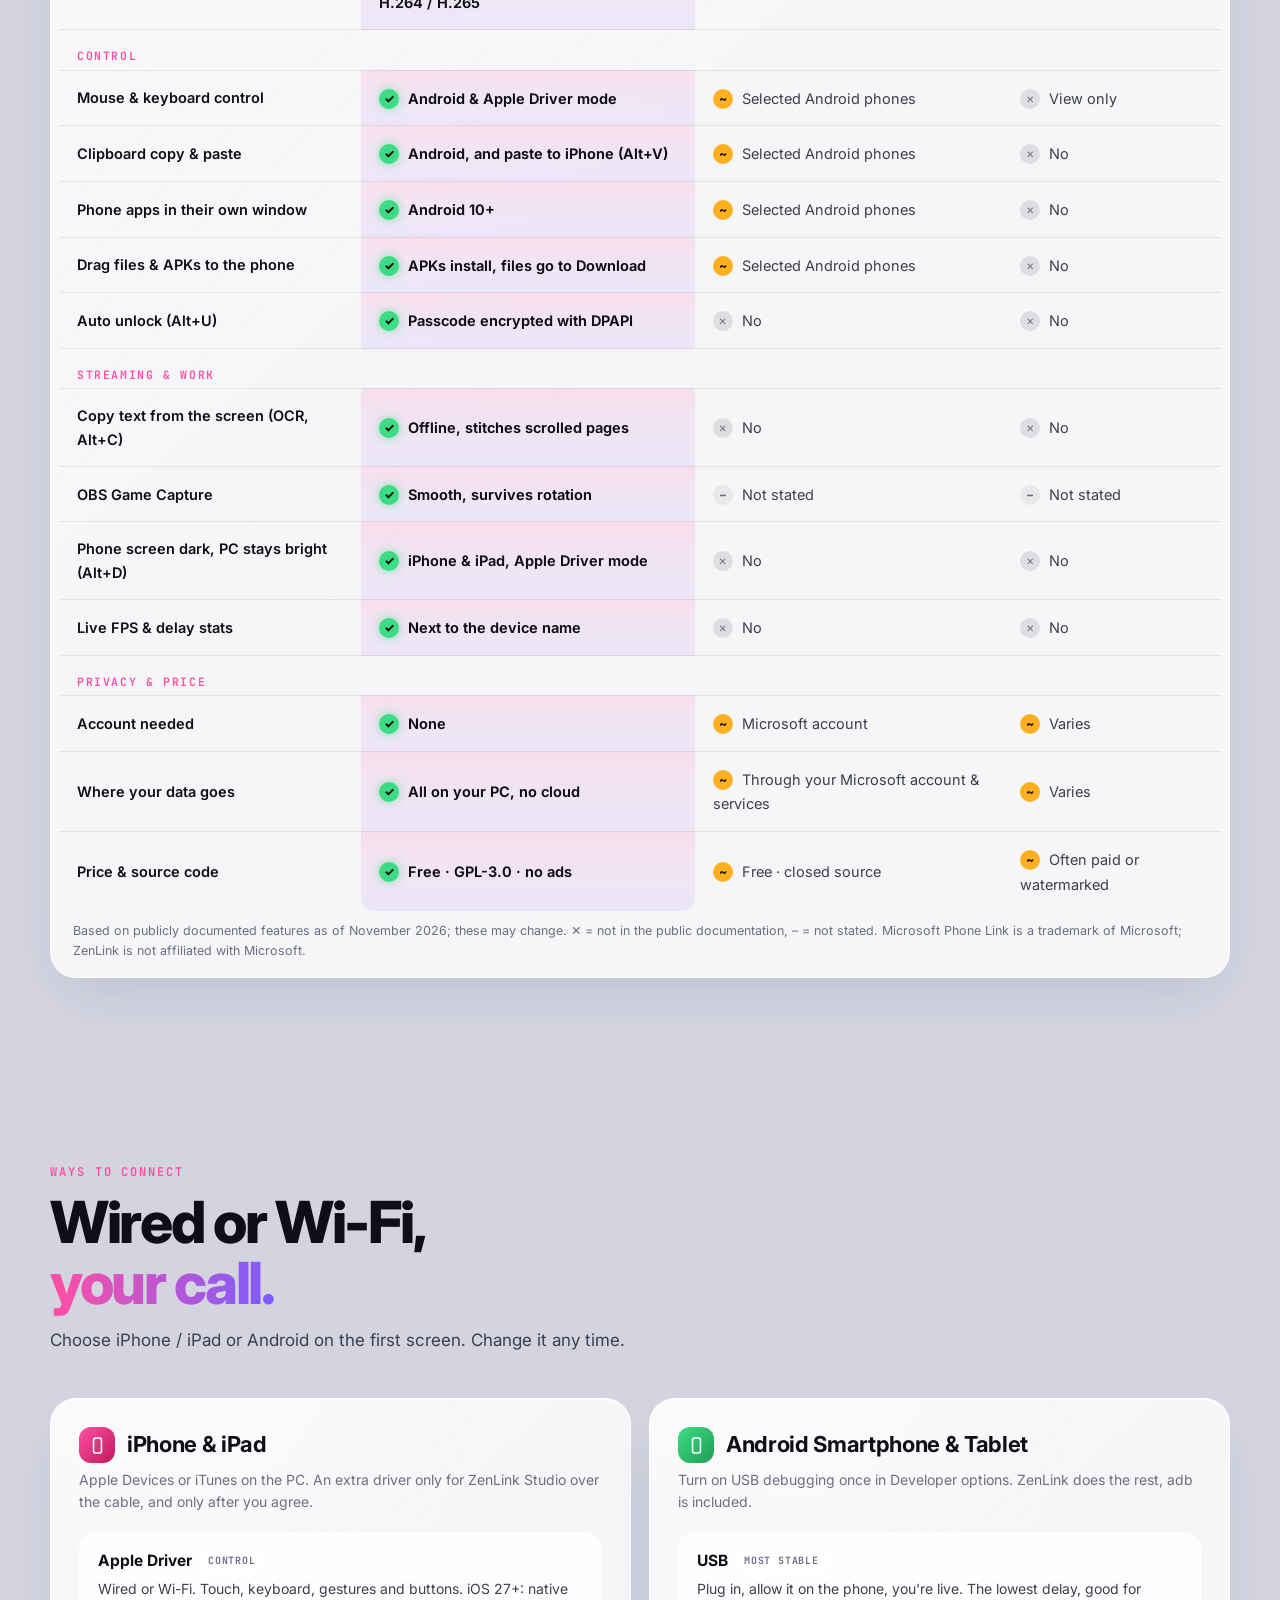
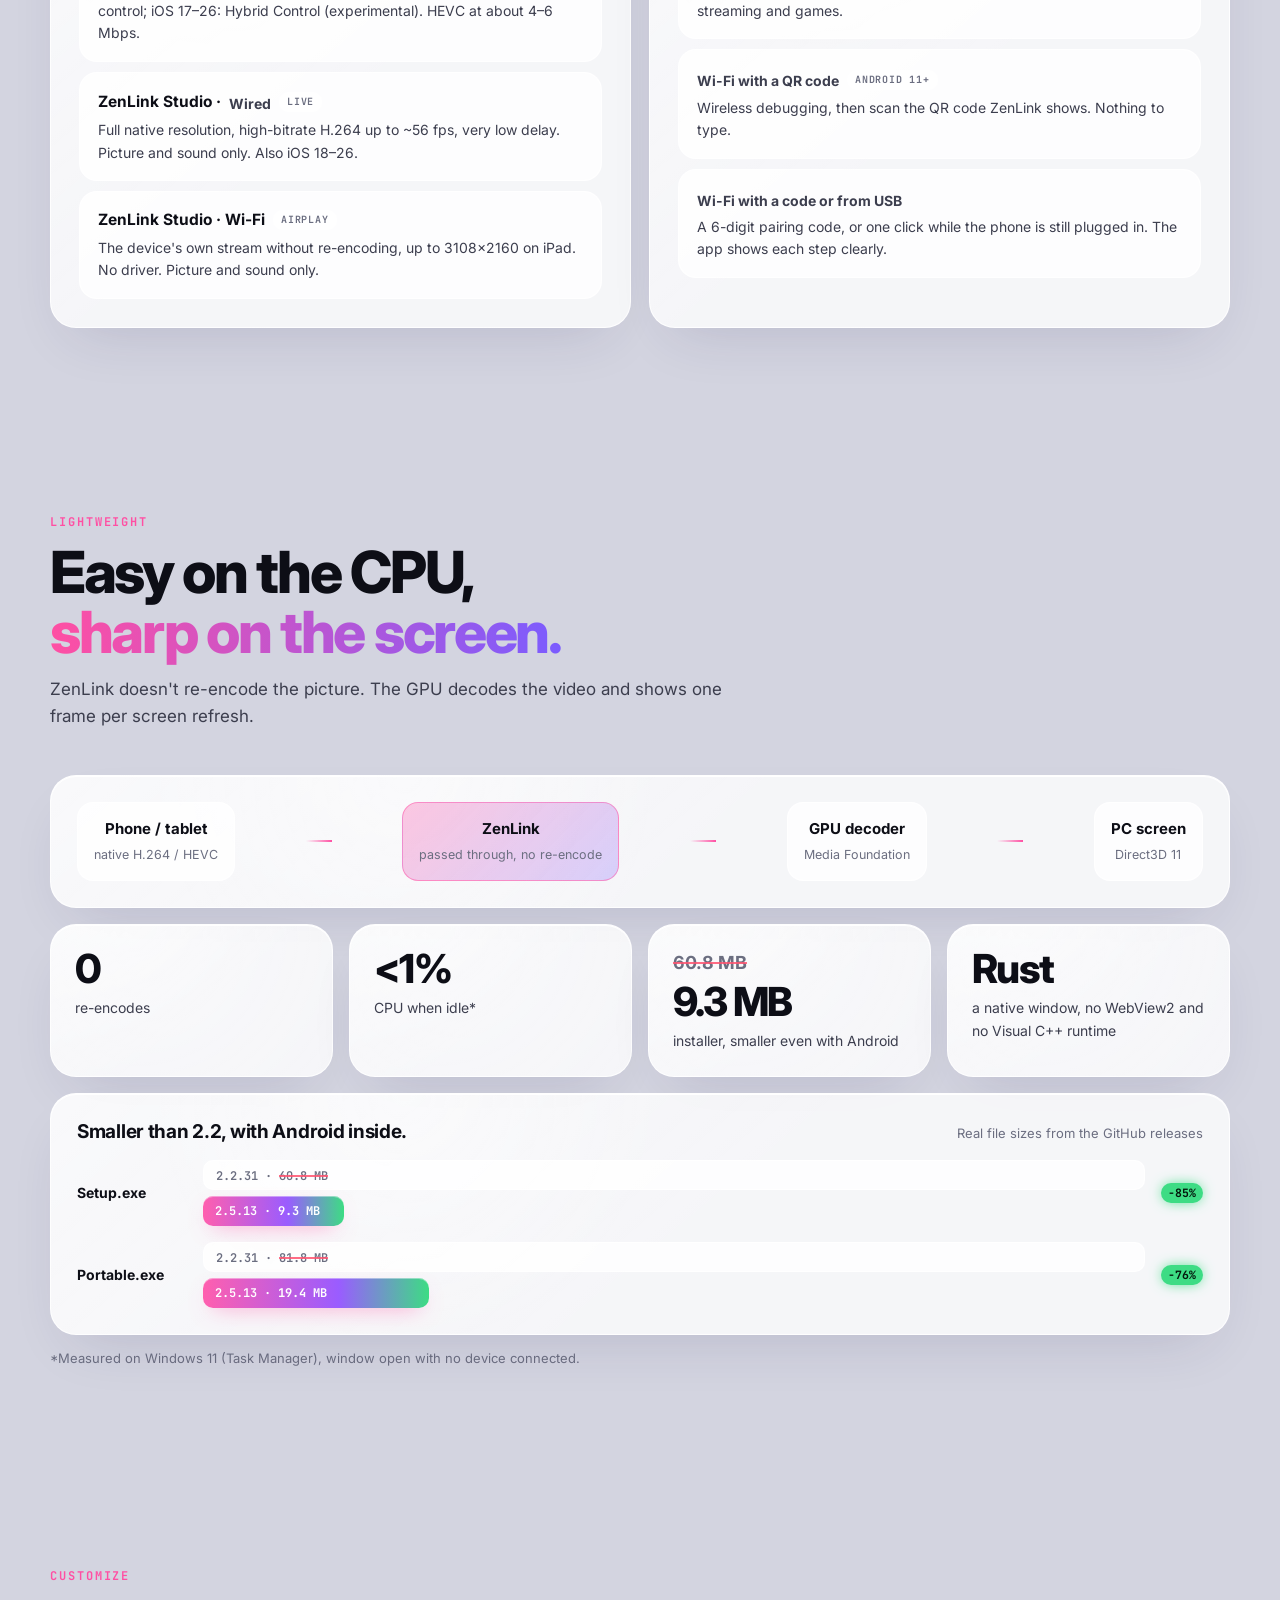
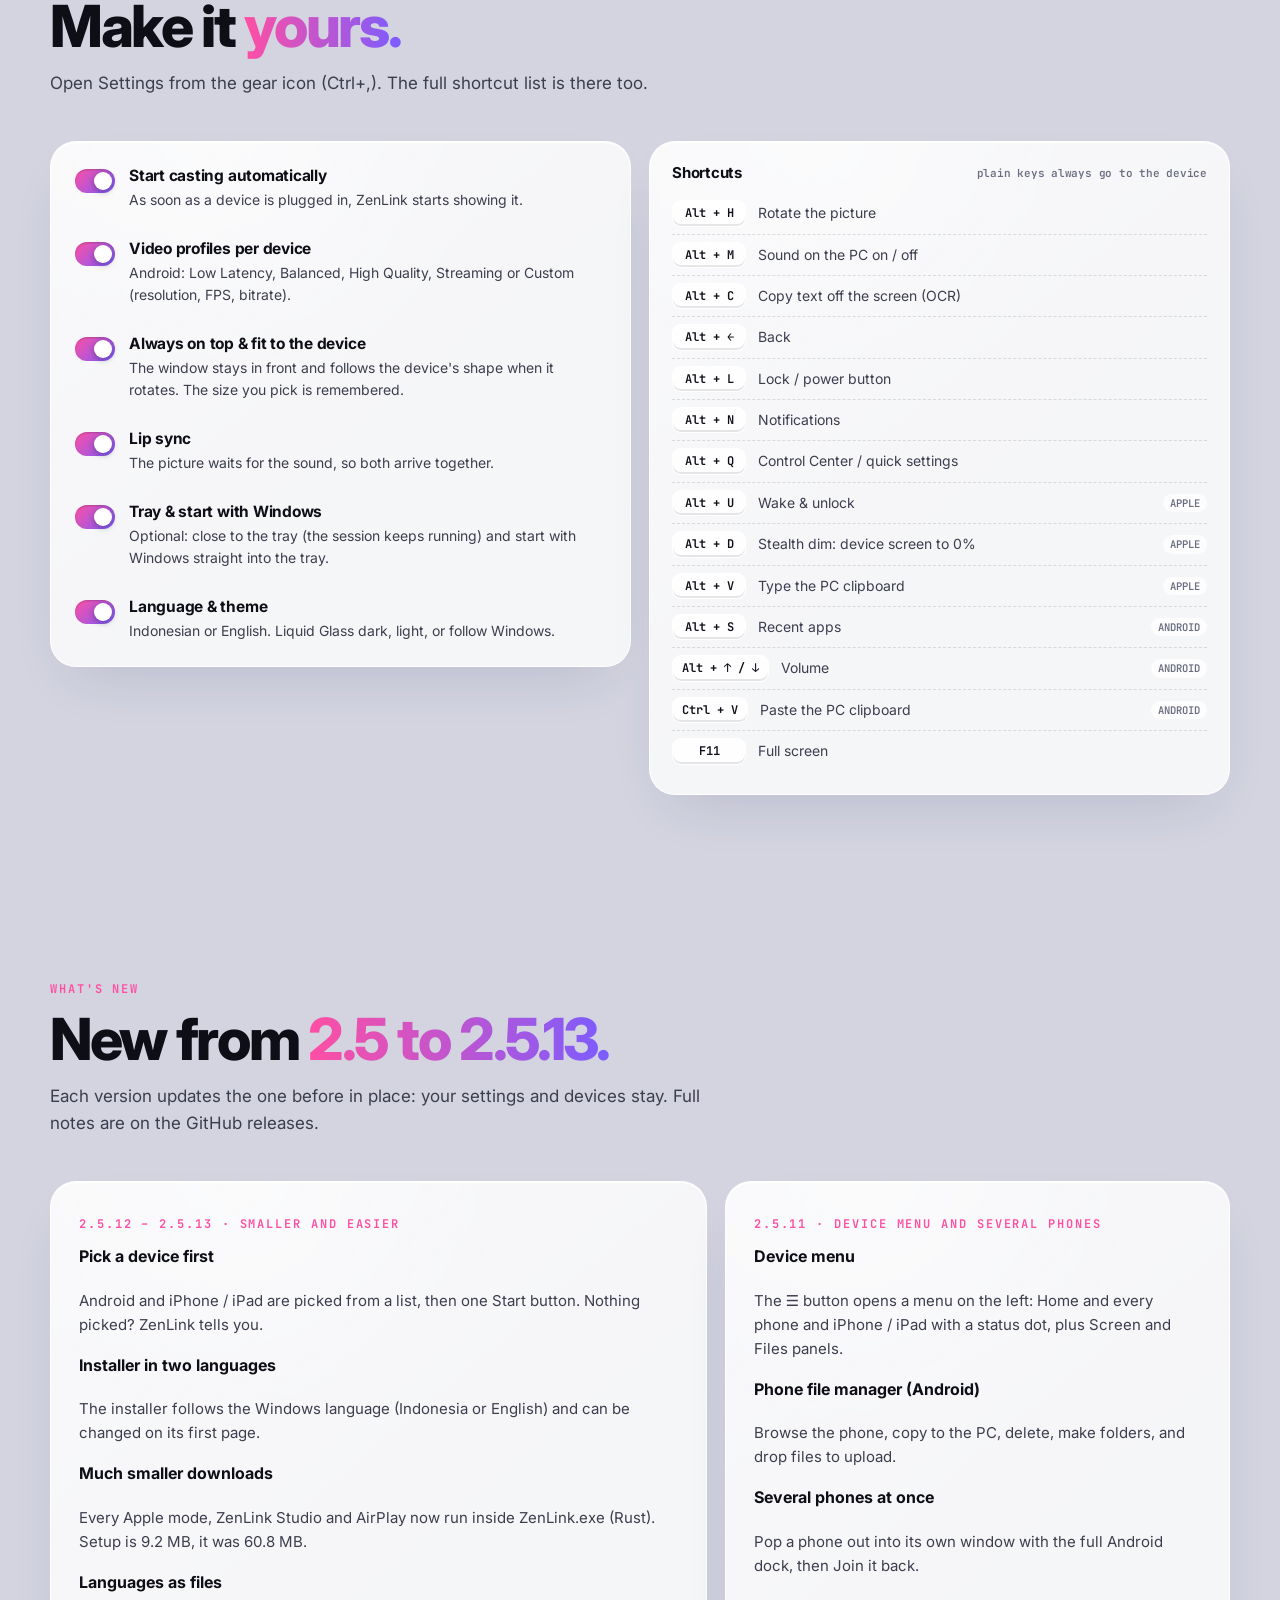
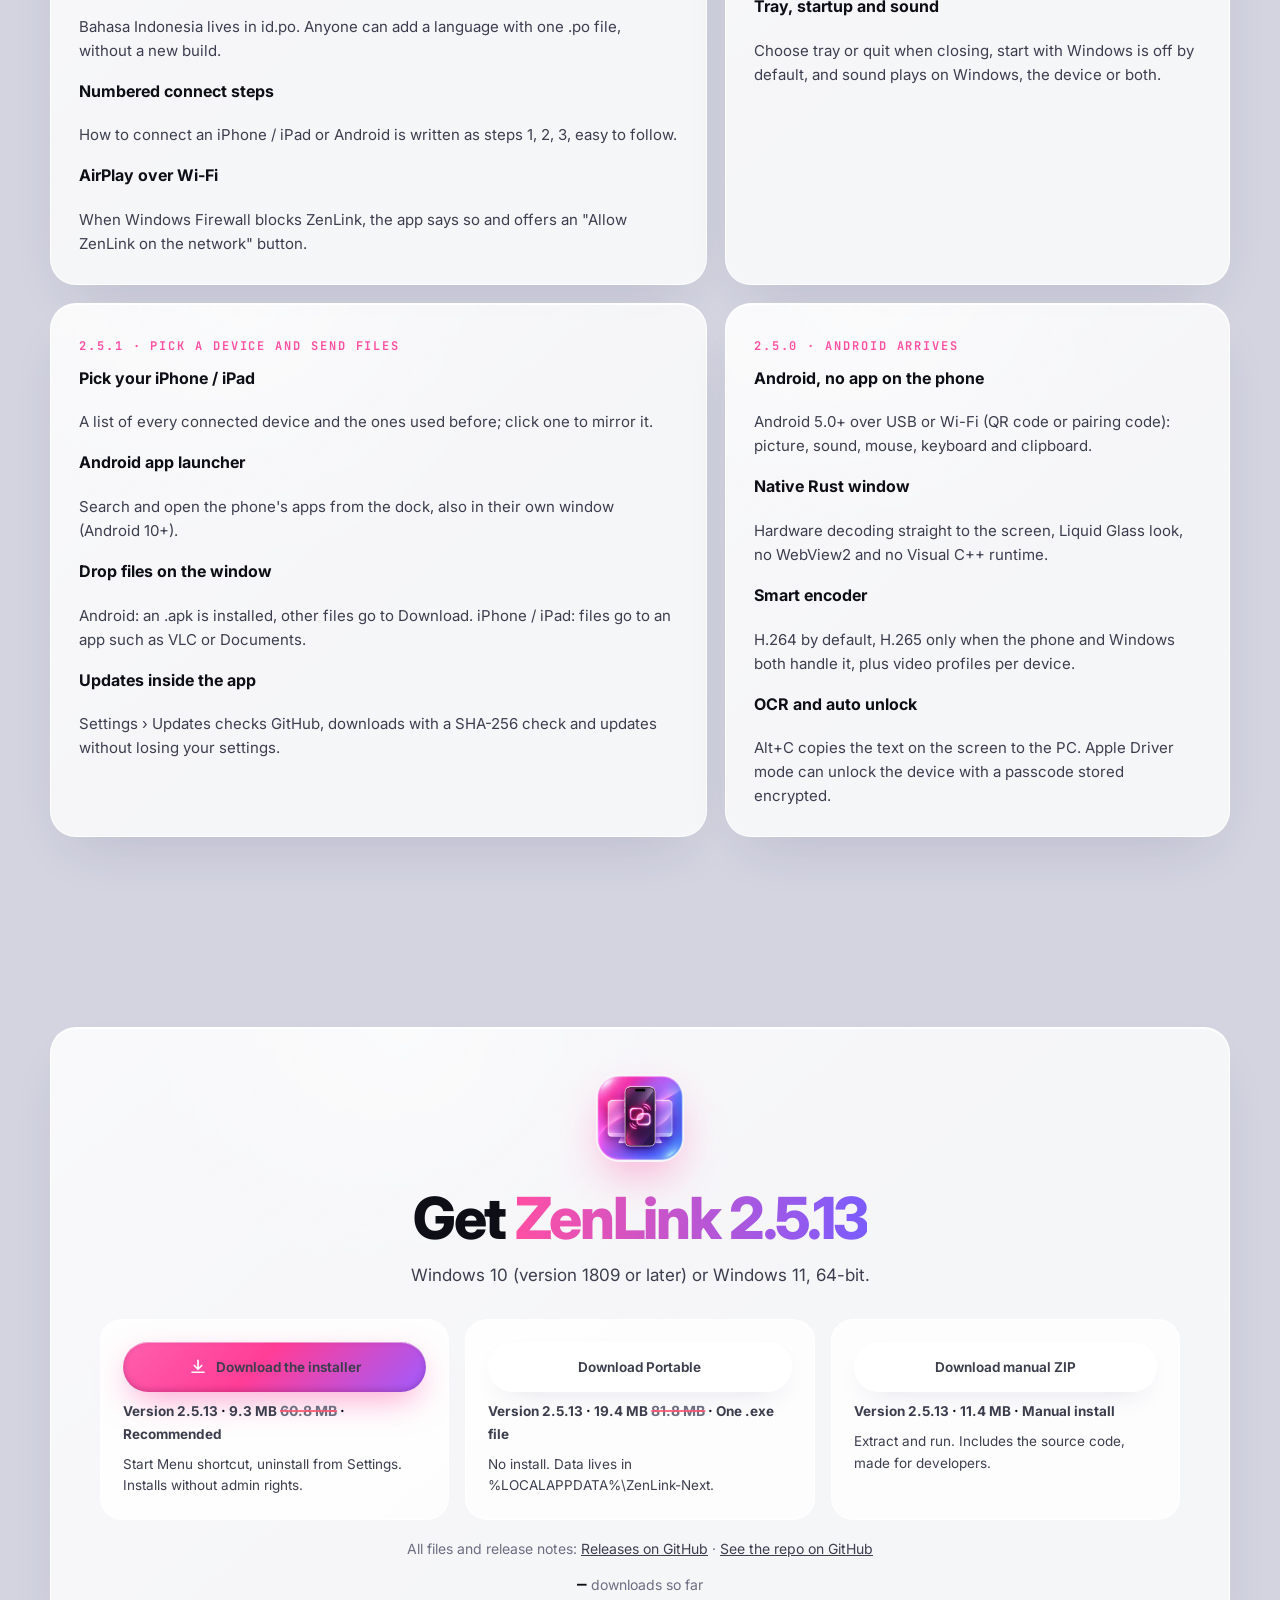
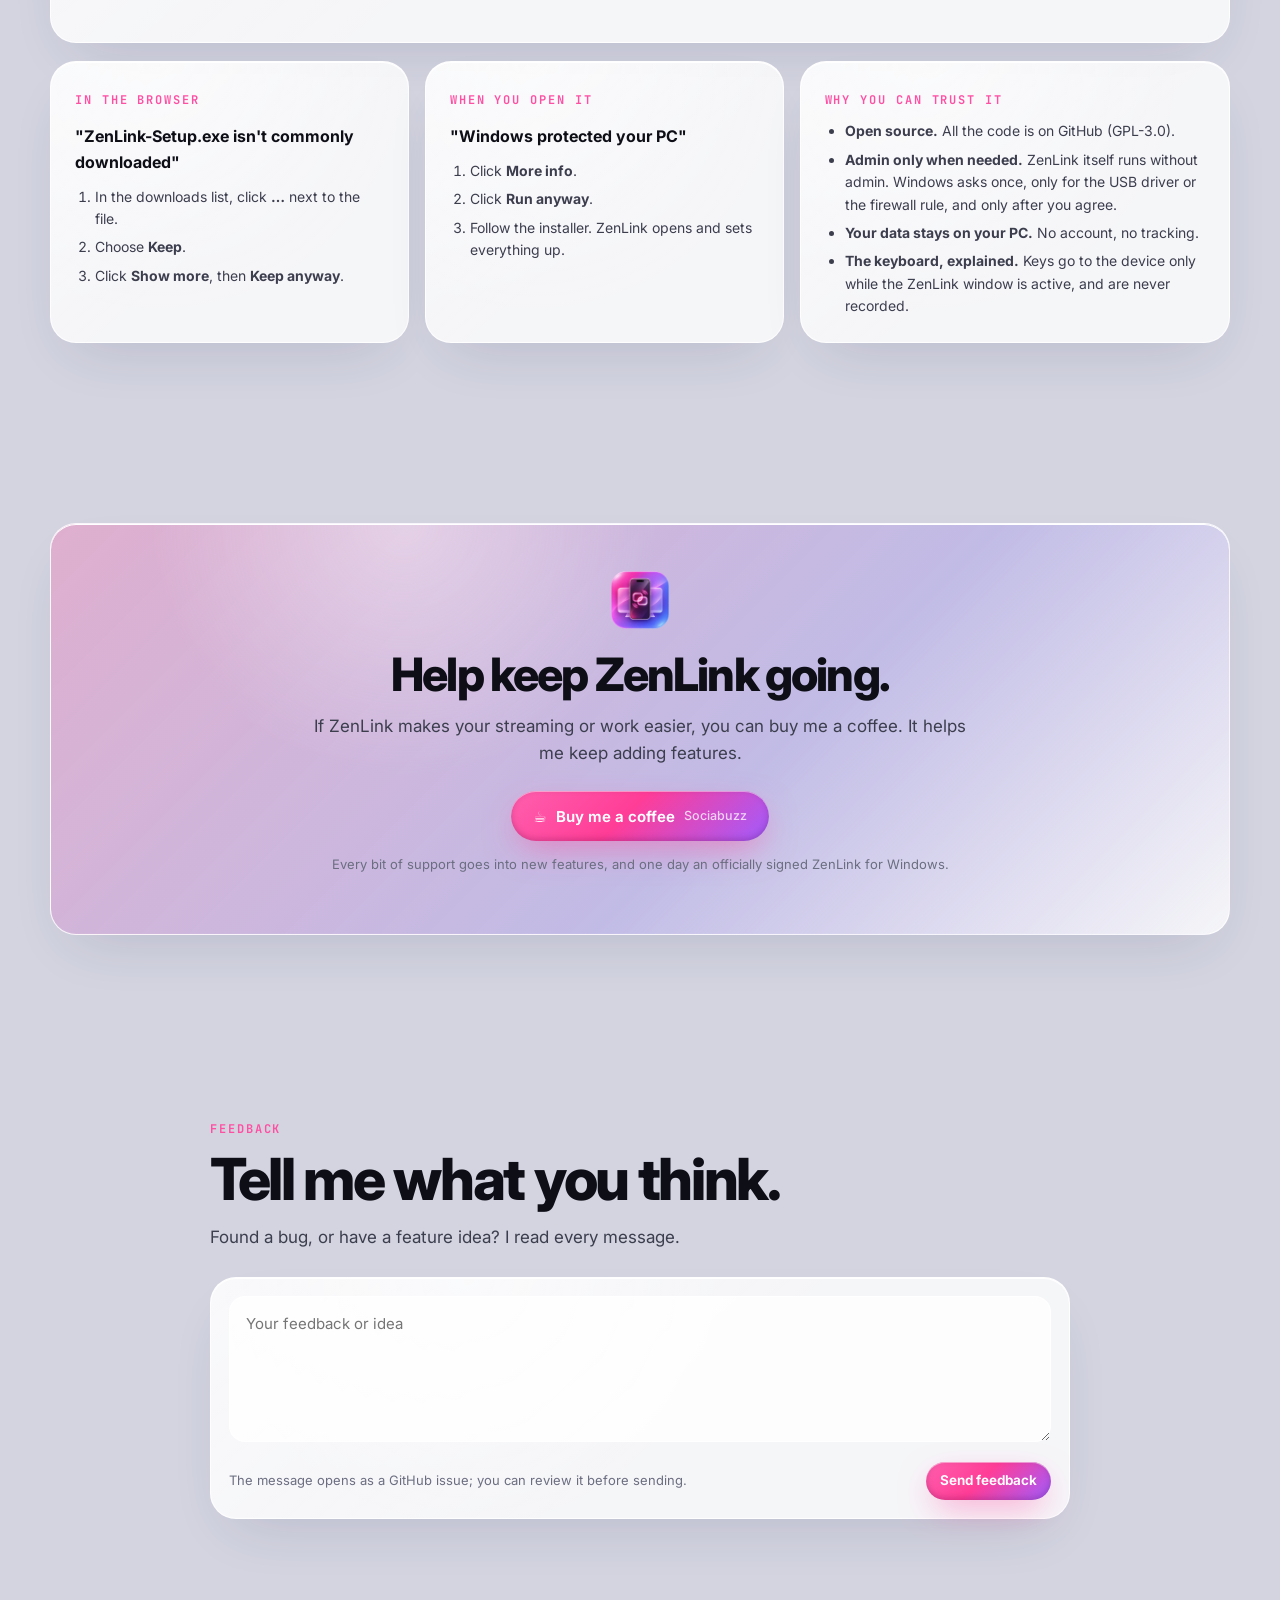
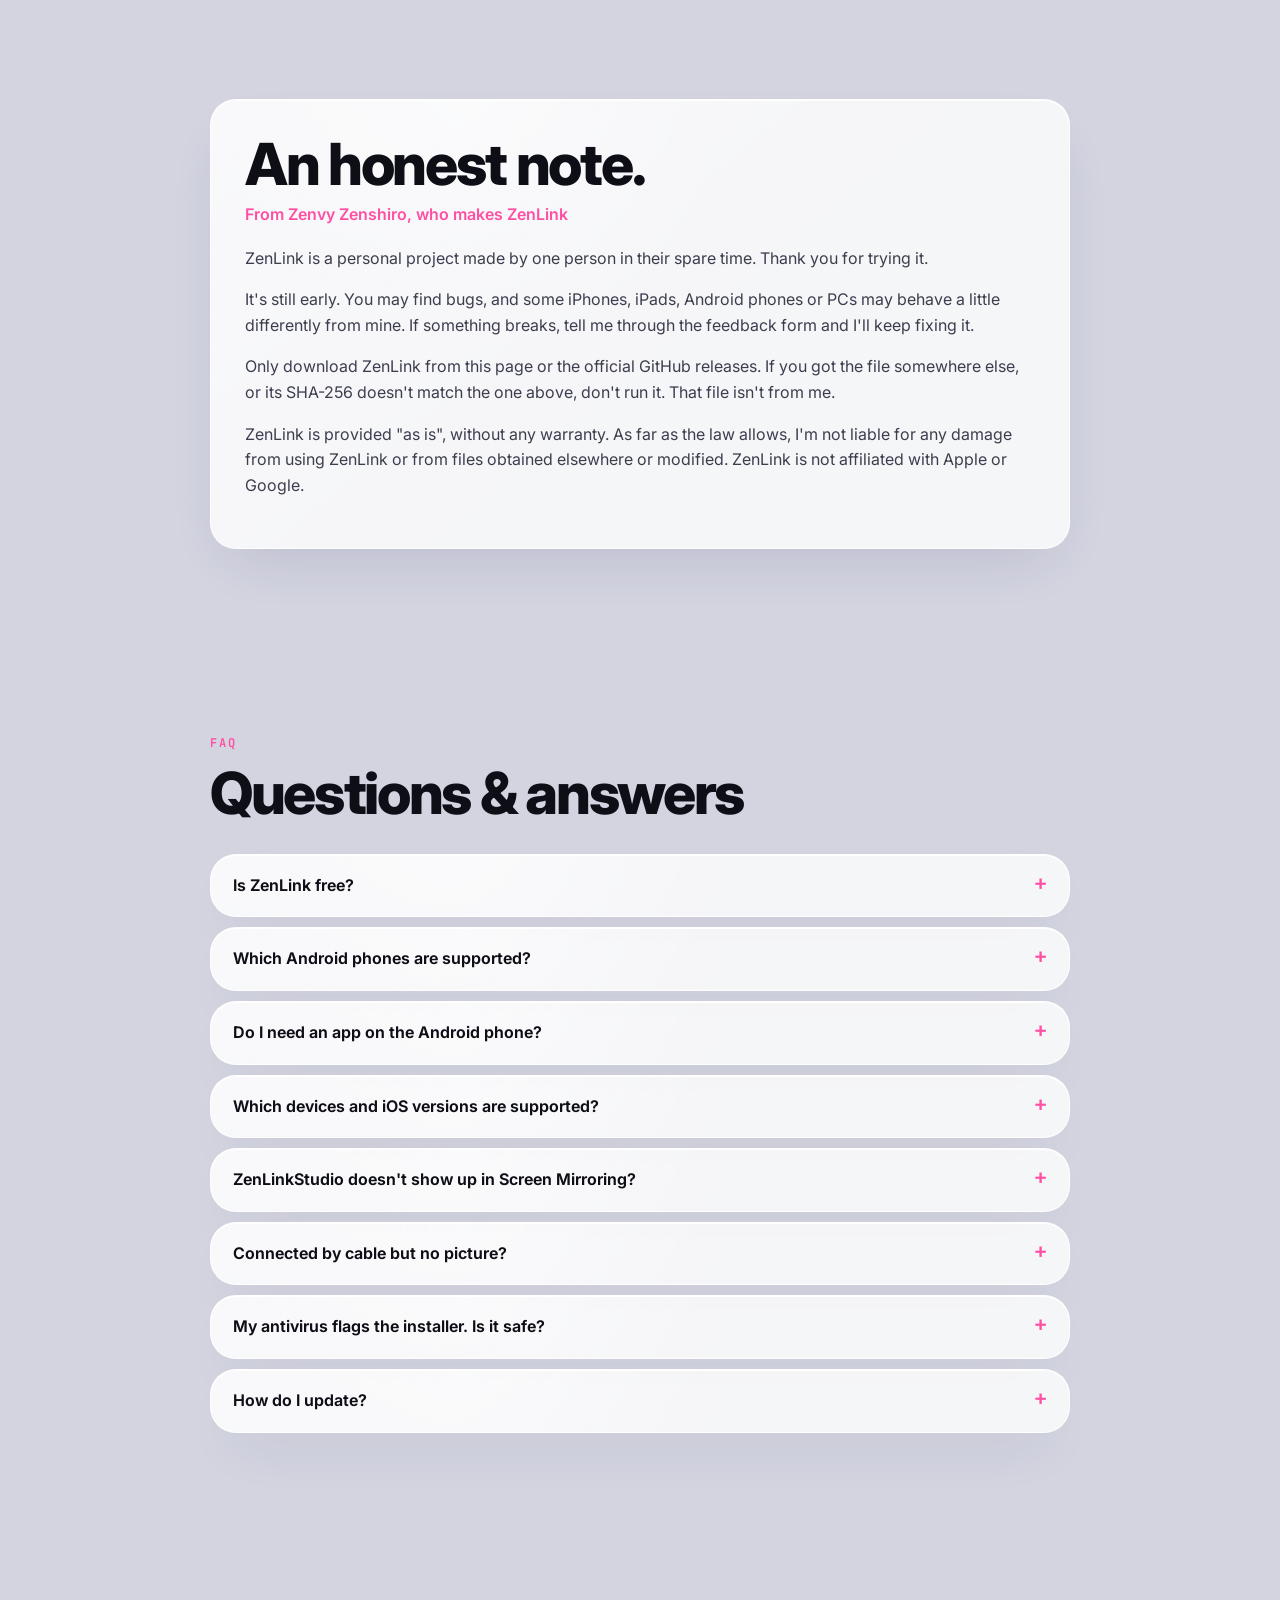
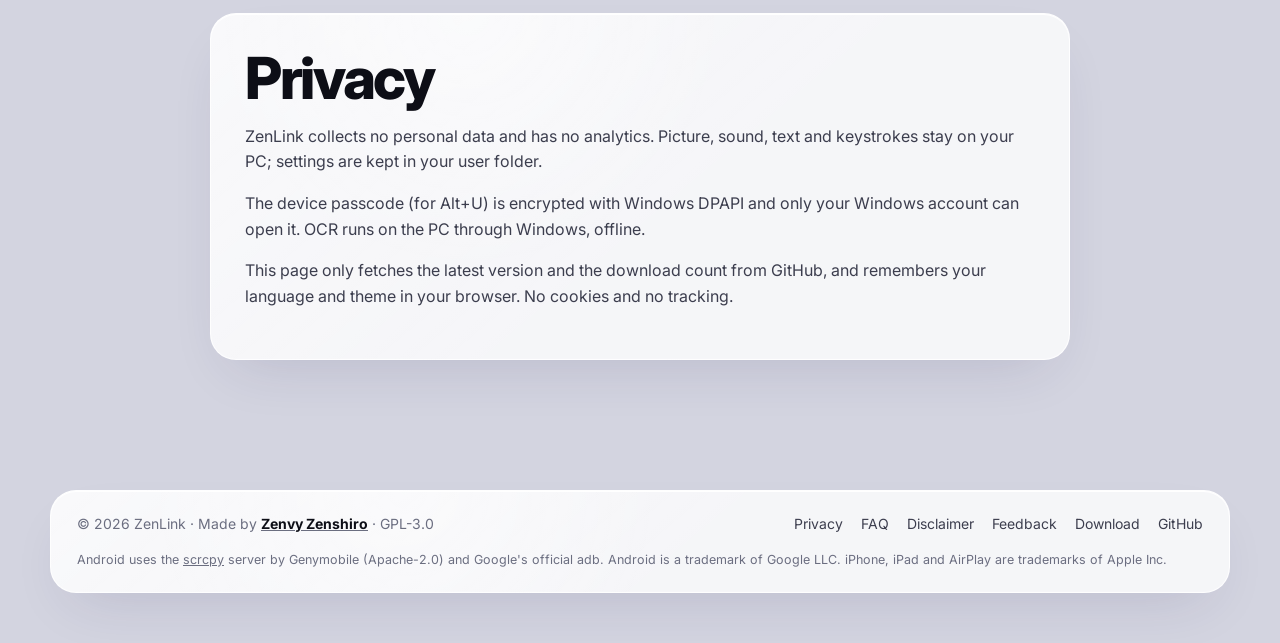
==== commit 6628e61a: "Website: Wired instead of Cable for the connection choice (English) Co-Authored-By: Claude Opus 5.5 " ====
--- a/docs/index.html
+++ b/docs/index.html
@@ -364,7 +364,7 @@
           <tr class="grp"><th colspan="4" scope="rowgroup" data-id="Layar &amp; koneksi" data-en="Screen &amp; connection">Layar &amp; koneksi</th></tr>
           <tr>
             <th scope="row" data-id="Layar iPhone &amp; iPad di PC" data-en="iPhone &amp; iPad screen on the PC">Layar iPhone &amp; iPad di PC</th>
-            <td class="zl"><i class="y"></i><span data-id="Kabel atau Wi-Fi" data-en="Cable or Wi-Fi">Kabel atau Wi-Fi</span></td>
+            <td class="zl"><i class="y"></i><span data-id="Kabel atau Wi-Fi" data-en="Wired or Wi-Fi">Kabel atau Wi-Fi</span></td>
             <td><i class="n"></i><span data-id="Hanya notifikasi, pesan &amp; panggilan" data-en="Notifications, messages &amp; calls only">Hanya notifikasi, pesan &amp; panggilan</span></td>
             <td><i class="p"></i><span data-id="Wi-Fi saja" data-en="Wi-Fi only">Wi-Fi saja</span></td>
           </tr>
@@ -483,7 +483,7 @@
 <section id="mode" class="wrap">
   <div class="reveal">
     <span class="eyebrow" data-id="Cara sambung" data-en="Ways to connect">Cara sambung</span>
-    <h2 data-id="Kabel atau Wi-Fi,<br><em>kamu yang pilih.</em>" data-en="Cable or Wi-Fi,<br><em>your call.</em>">Kabel atau Wi-Fi,<br><em>kamu yang pilih.</em></h2>
+    <h2 data-id="Kabel atau Wi-Fi,<br><em>kamu yang pilih.</em>" data-en="Wired or Wi-Fi,<br><em>your call.</em>">Kabel atau Wi-Fi,<br><em>kamu yang pilih.</em></h2>
     <p class="sub" data-id="Pilih iPhone / iPad atau Android di menu pertama. Ganti kapan saja." data-en="Choose iPhone / iPad or Android on the first screen. Change it any time.">Pilih iPhone / iPad atau Android di menu pertama. Ganti kapan saja.</p>
   </div>
   <div class="modes">
@@ -491,8 +491,8 @@
       <h3><i style="background:linear-gradient(135deg,var(--pink),#c2185b)"><svg viewBox="0 0 24 24"><rect x="7" y="2.5" width="10" height="19" rx="3"/></svg></i>iPhone &amp; iPad</h3>
       <p class="how" data-id="Apple Devices atau iTunes di PC. Driver tambahan hanya untuk ZenLink Studio lewat kabel, dan hanya setelah kamu setuju." data-en="Apple Devices or iTunes on the PC. An extra driver only for ZenLink Studio over the cable, and only after you agree.">Apple Devices atau iTunes di PC. Driver tambahan hanya untuk ZenLink Studio lewat kabel, dan hanya setelah kamu setuju.</p>
       <div class="mlist">
-        <div class="m"><b>Apple Driver <small data-id="KONTROL" data-en="CONTROL">KONTROL</small></b><span data-id="Kabel atau Wi-Fi. Sentuh, keyboard, gesture dan tombol. iOS 27+: kontrol native; iOS 17–26: Hybrid Control (eksperimental). HEVC sekitar 4–6 Mbps." data-en="Cable or Wi-Fi. Touch, keyboard, gestures and buttons. iOS 27+: native control; iOS 17–26: Hybrid Control (experimental). HEVC at about 4–6 Mbps.">Kabel atau Wi-Fi. Sentuh, keyboard, gesture dan tombol. iOS 27+: kontrol native; iOS 17–26: Hybrid Control (eksperimental). HEVC sekitar 4–6 Mbps.</span></div>
-        <div class="m"><b>ZenLink Studio · <span data-id="Kabel" data-en="Cable">Kabel</span> <small>LIVE</small></b><span data-id="Resolusi native penuh, H.264 bitrate tinggi hingga ~56 fps, delay sangat rendah. Gambar dan suara saja. Juga iOS 18–26." data-en="Full native resolution, high-bitrate H.264 up to ~56 fps, very low delay. Picture and sound only. Also iOS 18–26.">Resolusi native penuh, H.264 bitrate tinggi hingga ~56 fps, delay sangat rendah. Gambar dan suara saja. Juga iOS 18–26.</span></div>
+        <div class="m"><b>Apple Driver <small data-id="KONTROL" data-en="CONTROL">KONTROL</small></b><span data-id="Kabel atau Wi-Fi. Sentuh, keyboard, gesture dan tombol. iOS 27+: kontrol native; iOS 17–26: Hybrid Control (eksperimental). HEVC sekitar 4–6 Mbps." data-en="Wired or Wi-Fi. Touch, keyboard, gestures and buttons. iOS 27+: native control; iOS 17–26: Hybrid Control (experimental). HEVC at about 4–6 Mbps.">Kabel atau Wi-Fi. Sentuh, keyboard, gesture dan tombol. iOS 27+: kontrol native; iOS 17–26: Hybrid Control (eksperimental). HEVC sekitar 4–6 Mbps.</span></div>
+        <div class="m"><b>ZenLink Studio · <span data-id="Kabel" data-en="Wired">Kabel</span> <small>LIVE</small></b><span data-id="Resolusi native penuh, H.264 bitrate tinggi hingga ~56 fps, delay sangat rendah. Gambar dan suara saja. Juga iOS 18–26." data-en="Full native resolution, high-bitrate H.264 up to ~56 fps, very low delay. Picture and sound only. Also iOS 18–26.">Resolusi native penuh, H.264 bitrate tinggi hingga ~56 fps, delay sangat rendah. Gambar dan suara saja. Juga iOS 18–26.</span></div>
         <div class="m"><b>ZenLink Studio · Wi-Fi <small>AIRPLAY</small></b><span data-id="Stream asli perangkat tanpa encode ulang, hingga 3108×2160 di iPad. Tanpa driver. Gambar dan suara saja." data-en="The device's own stream without re-encoding, up to 3108×2160 on iPad. No driver. Picture and sound only.">Stream asli perangkat tanpa encode ulang, hingga 3108×2160 di iPad. Tanpa driver. Gambar dan suara saja.</span></div>
       </div>
     </div>
